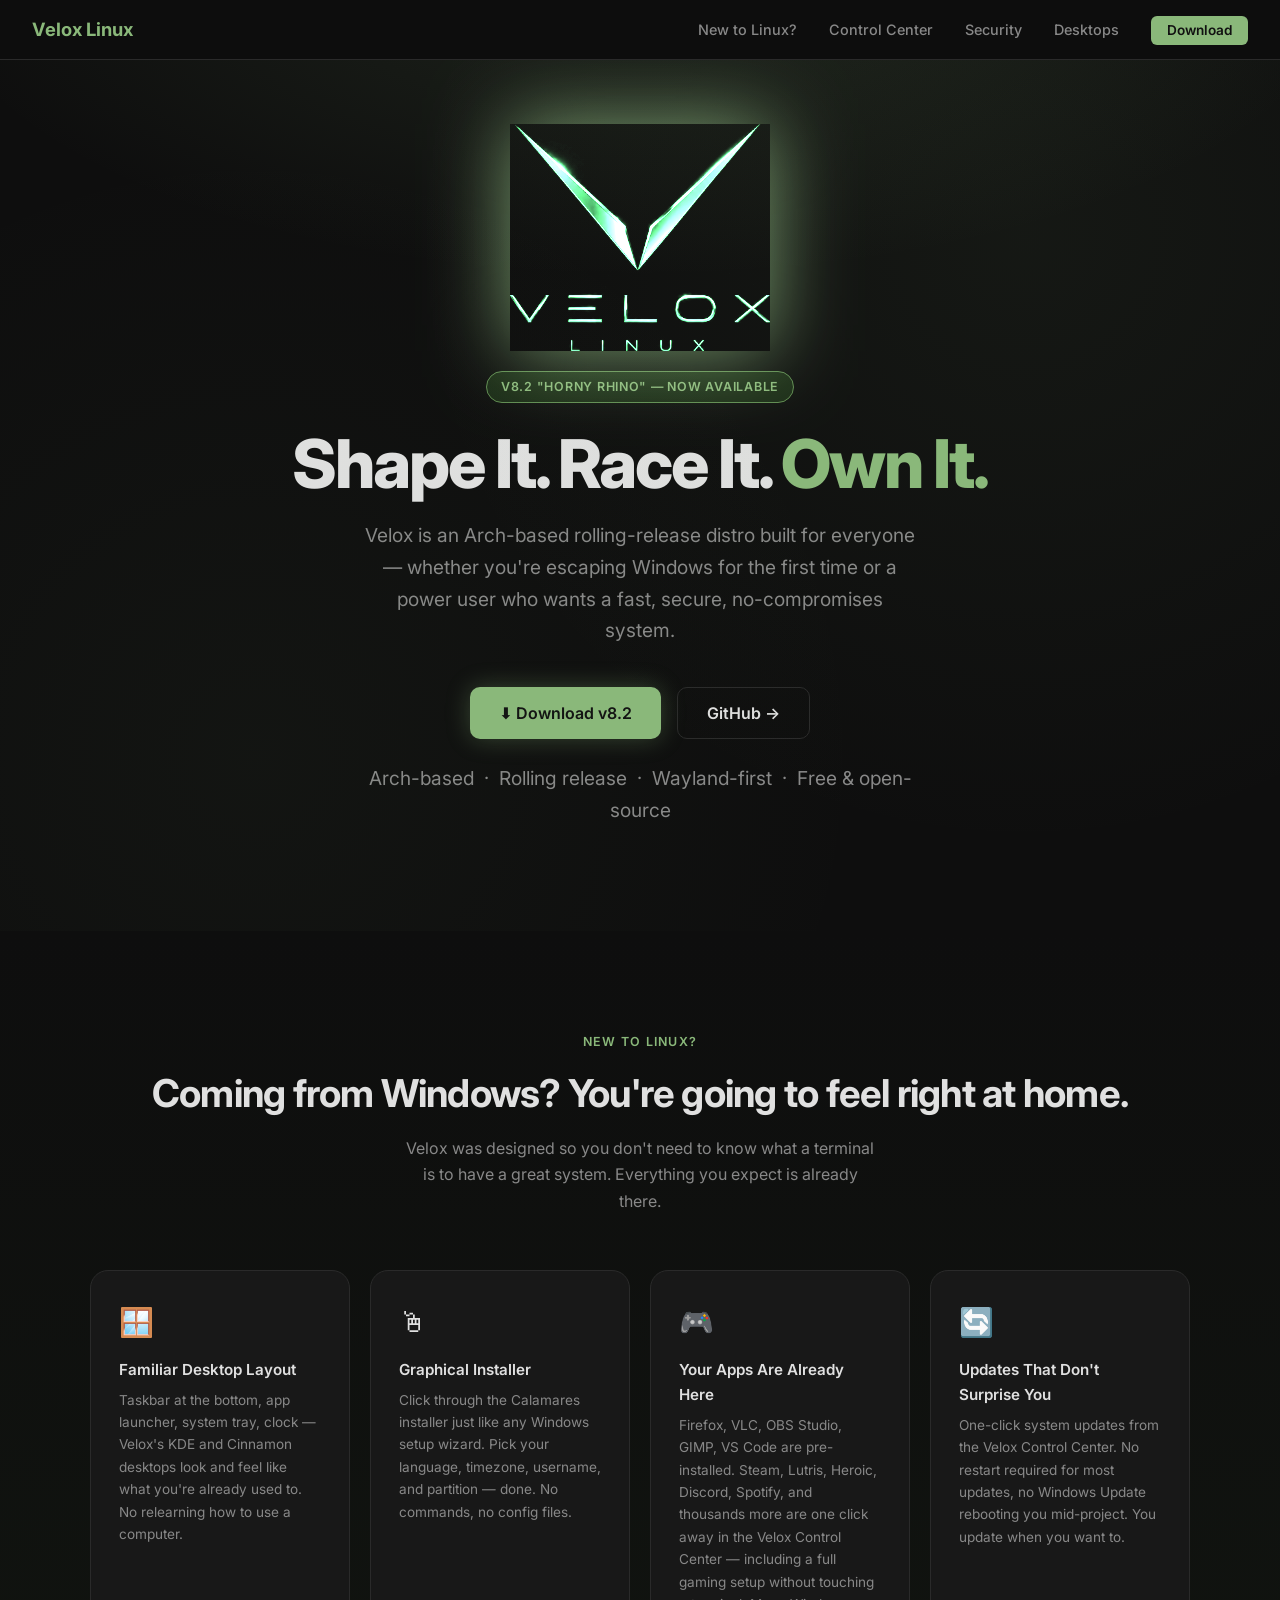
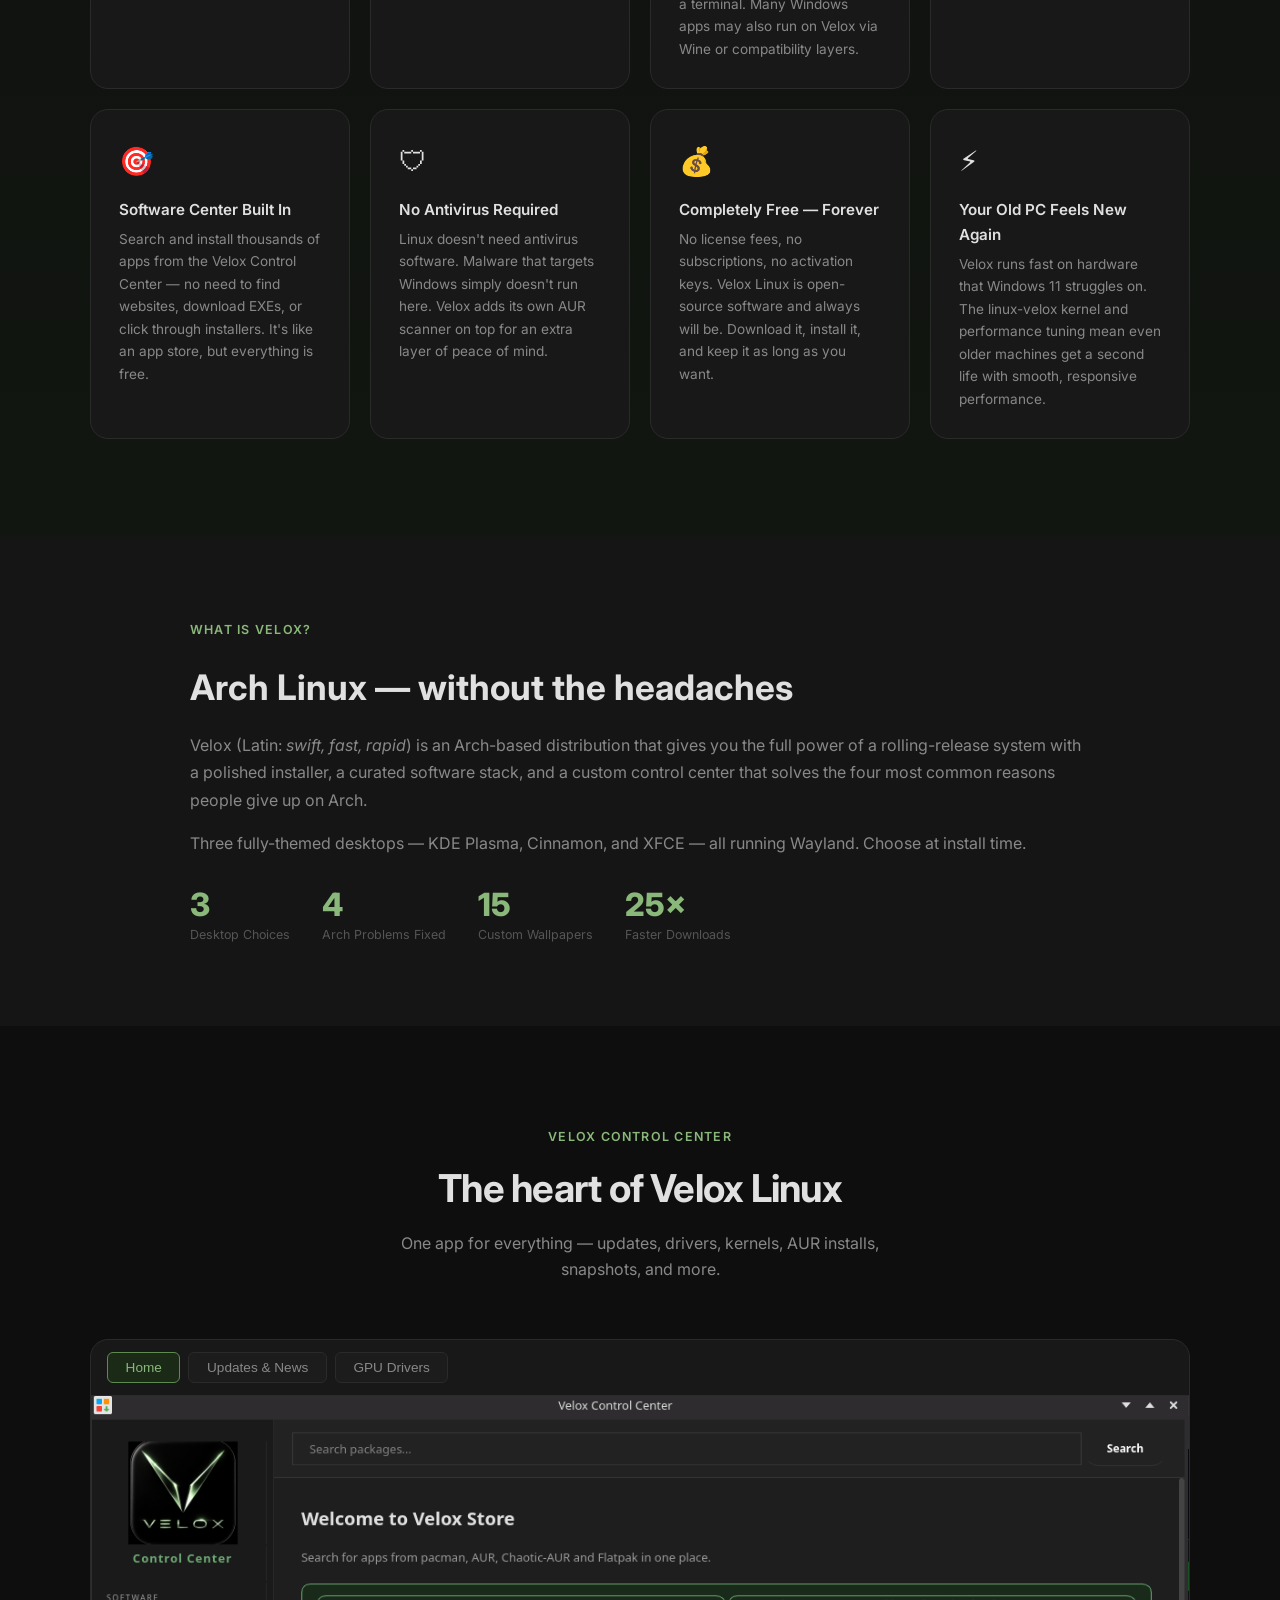
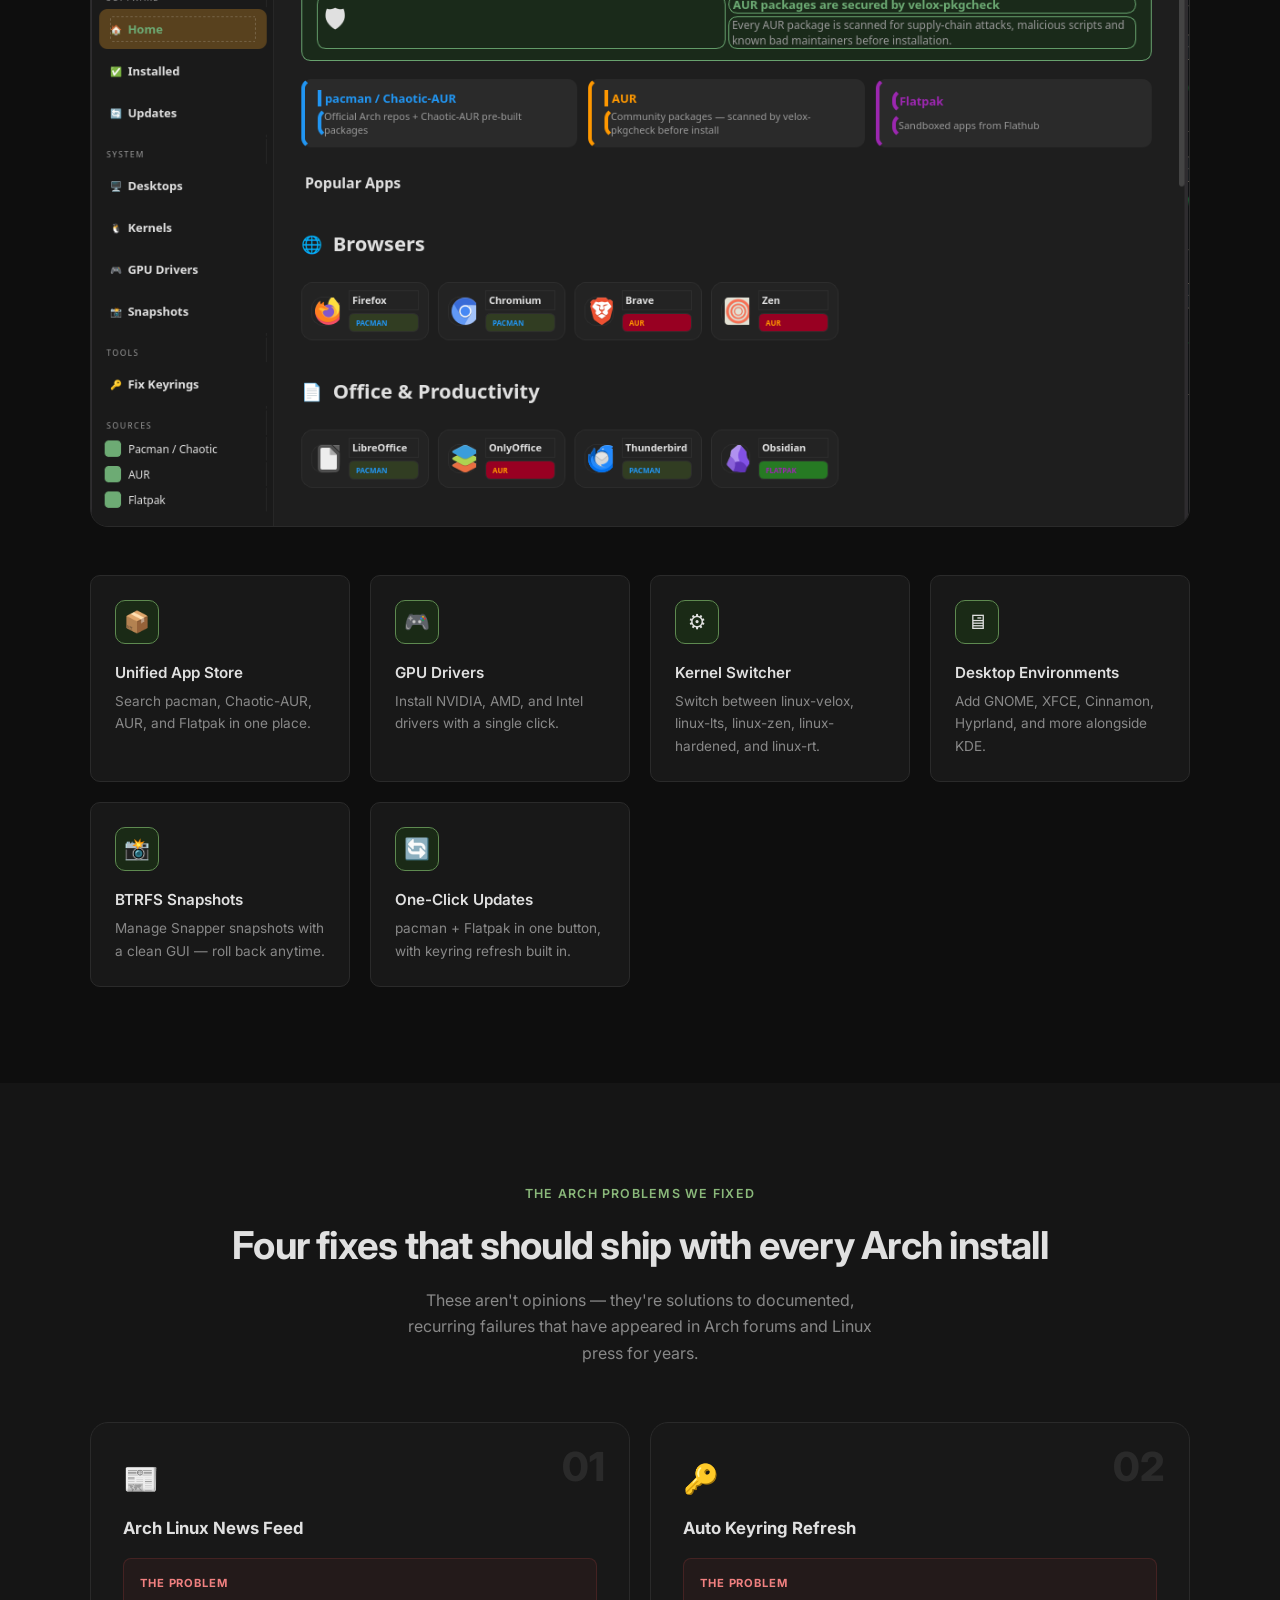
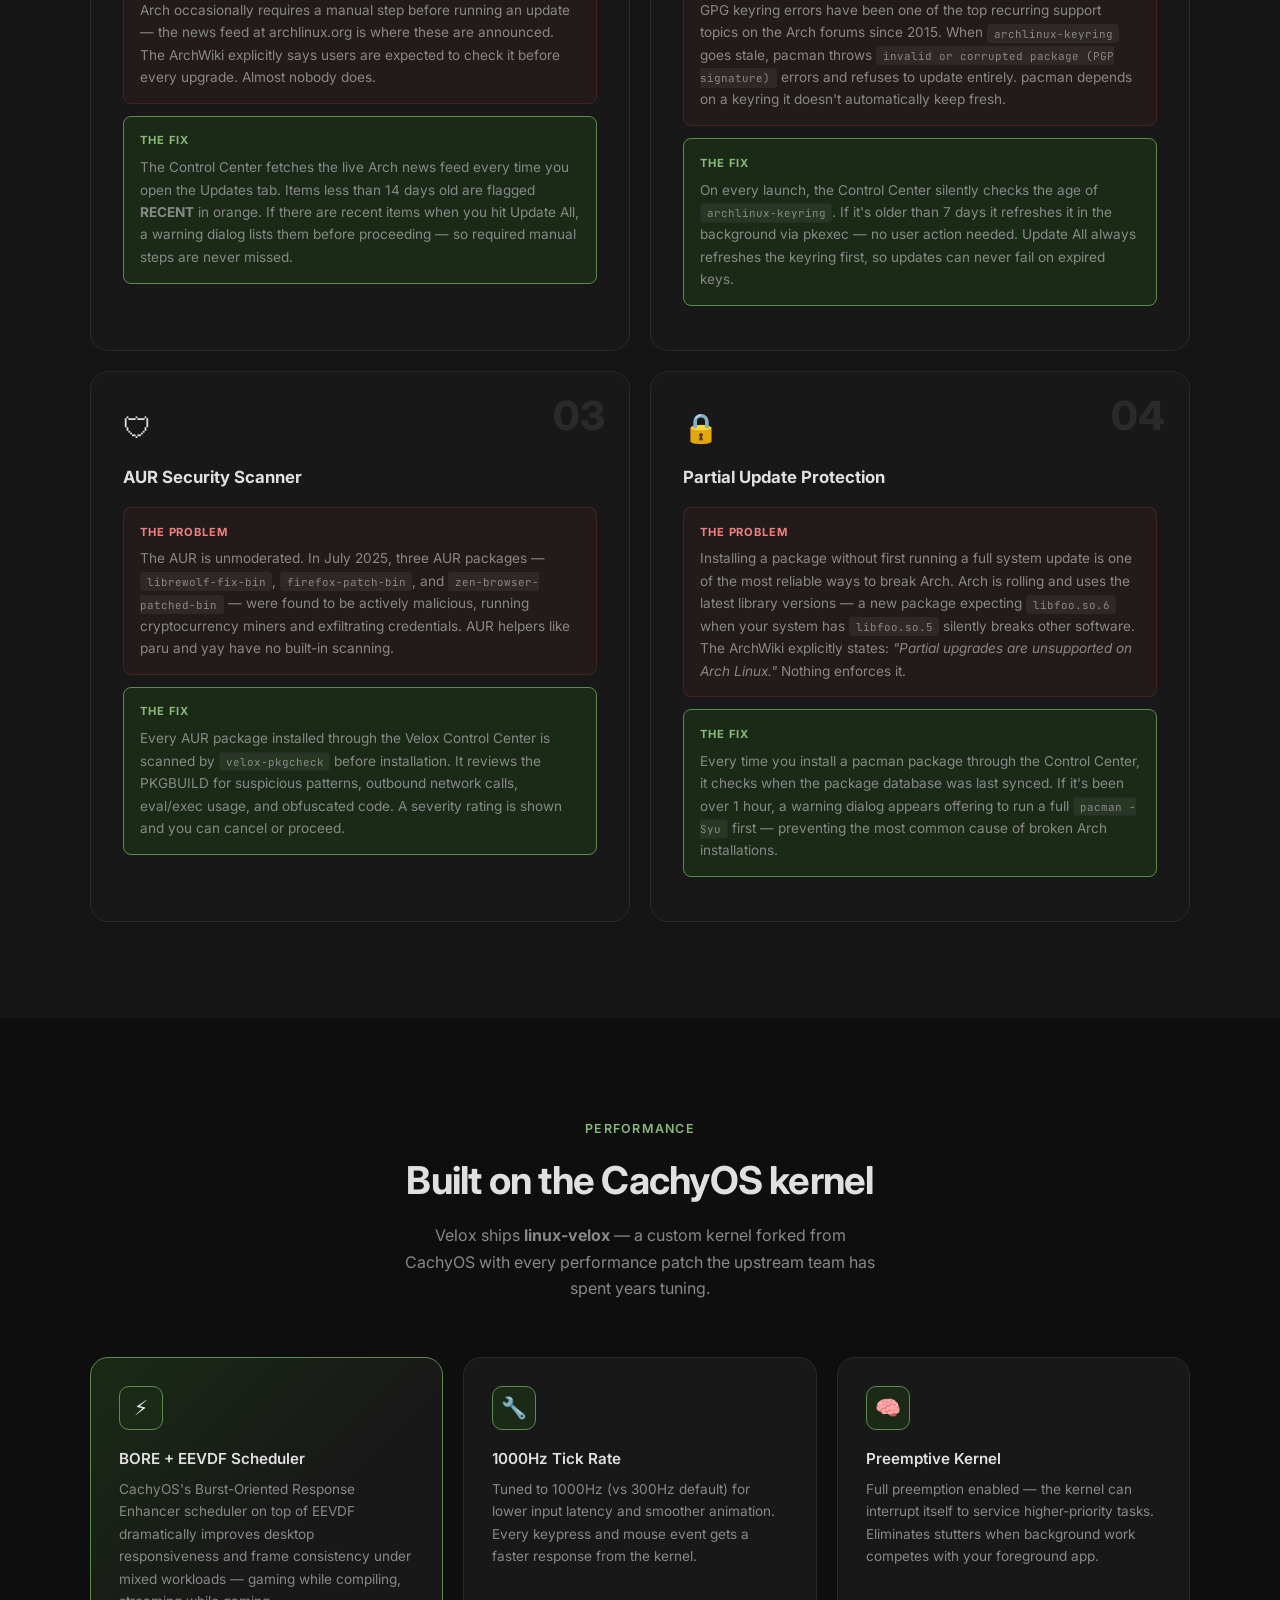
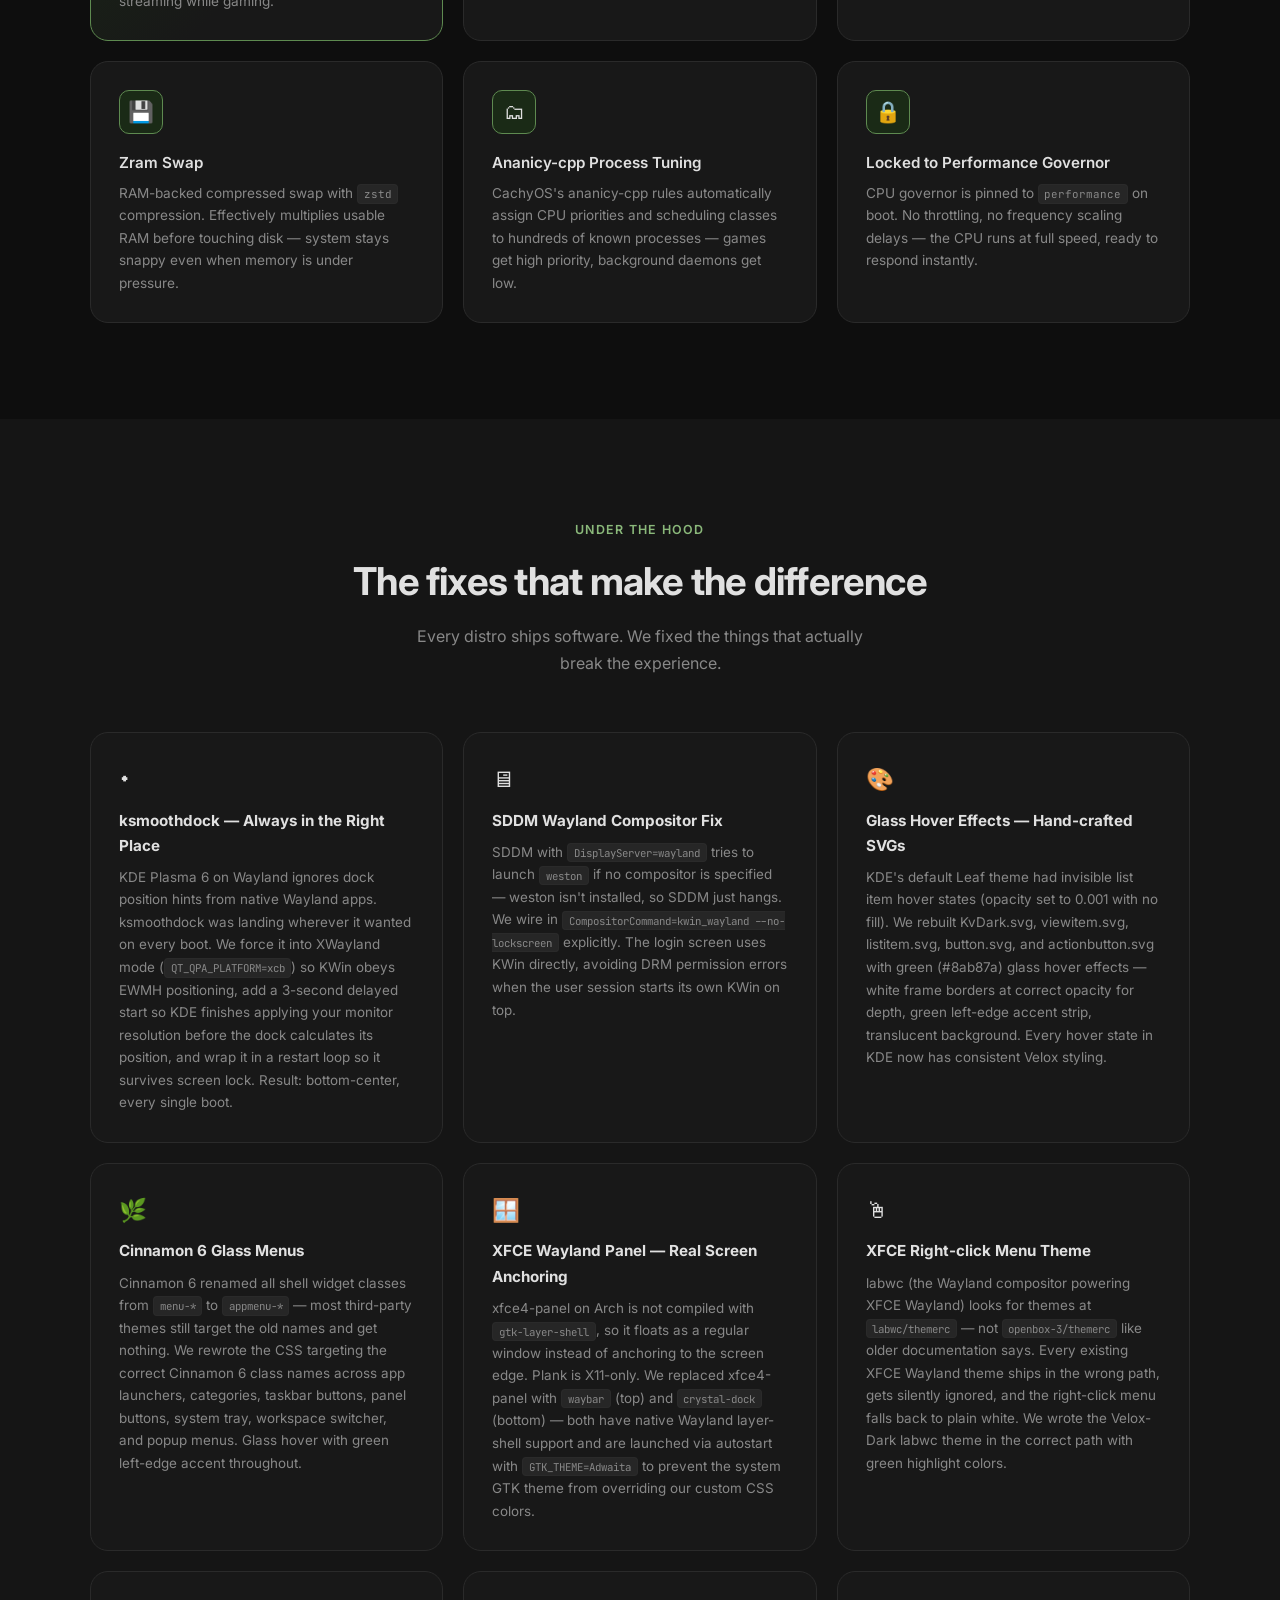
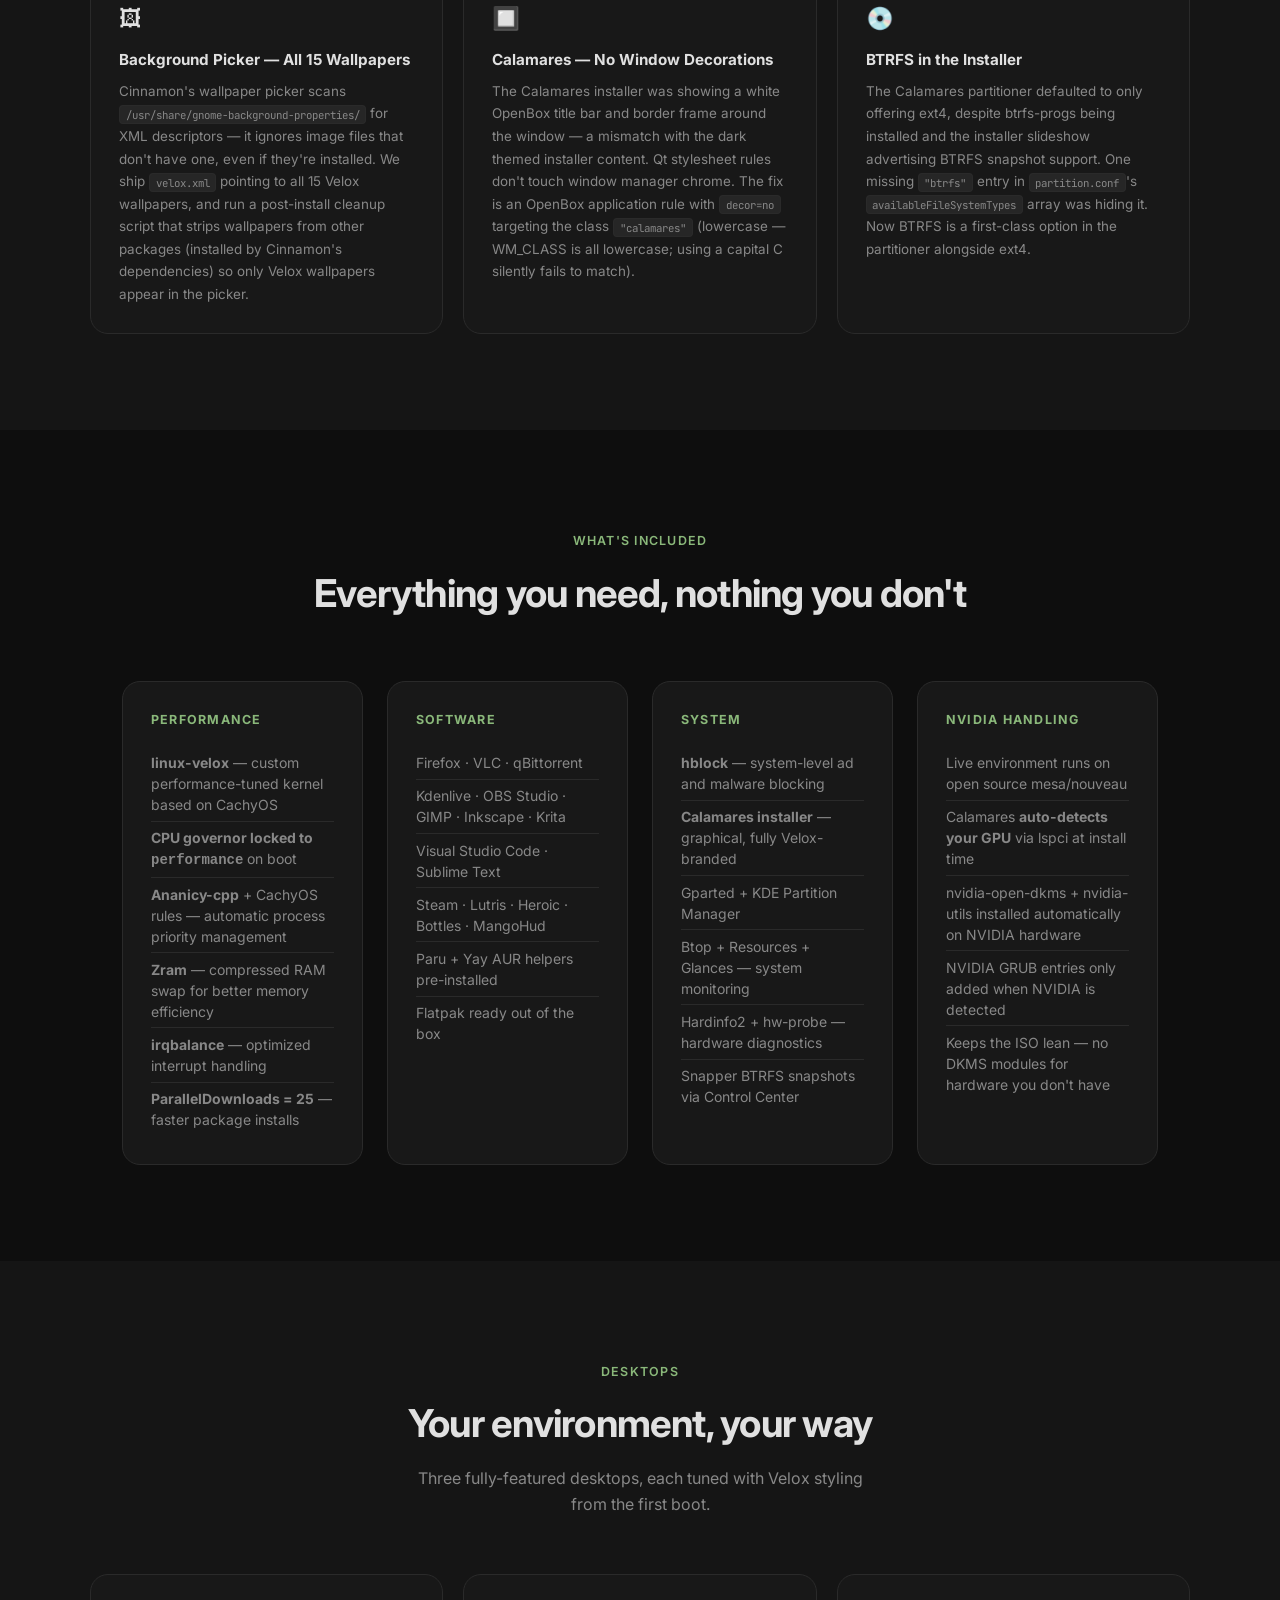
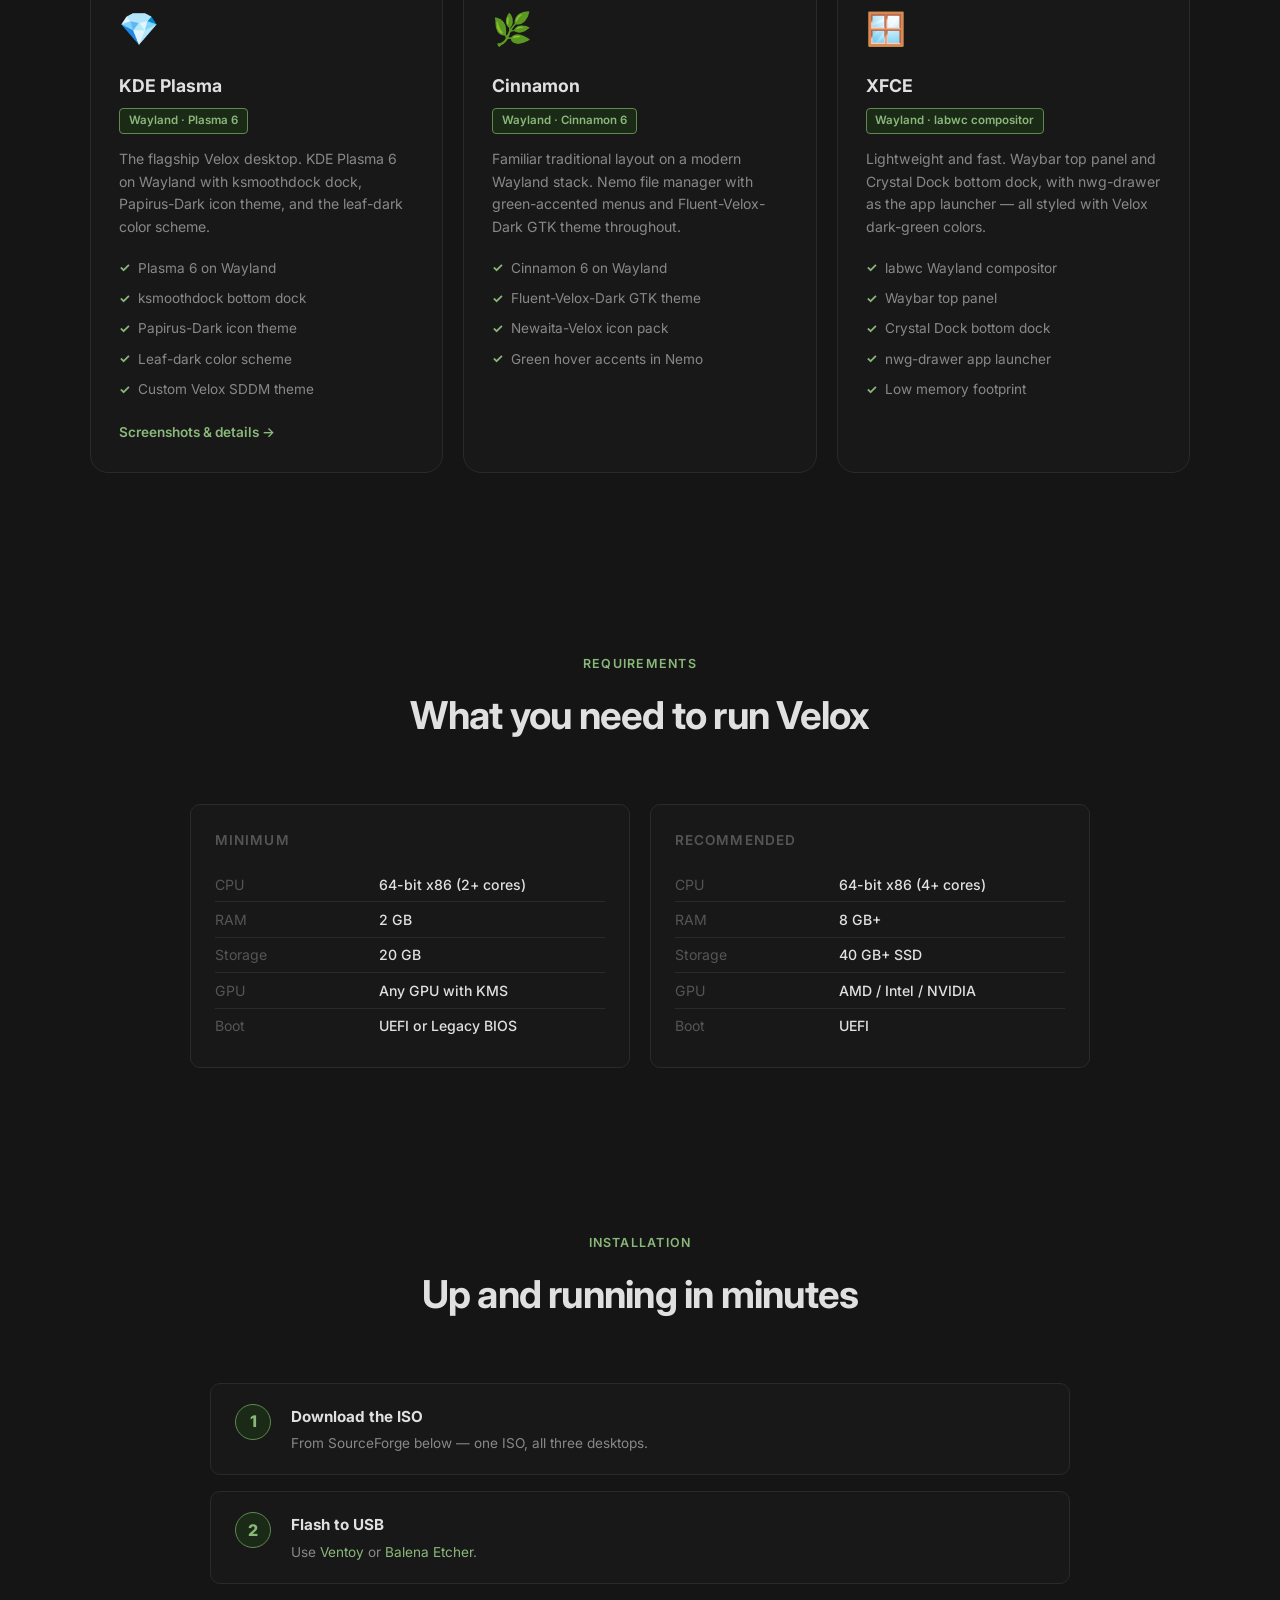
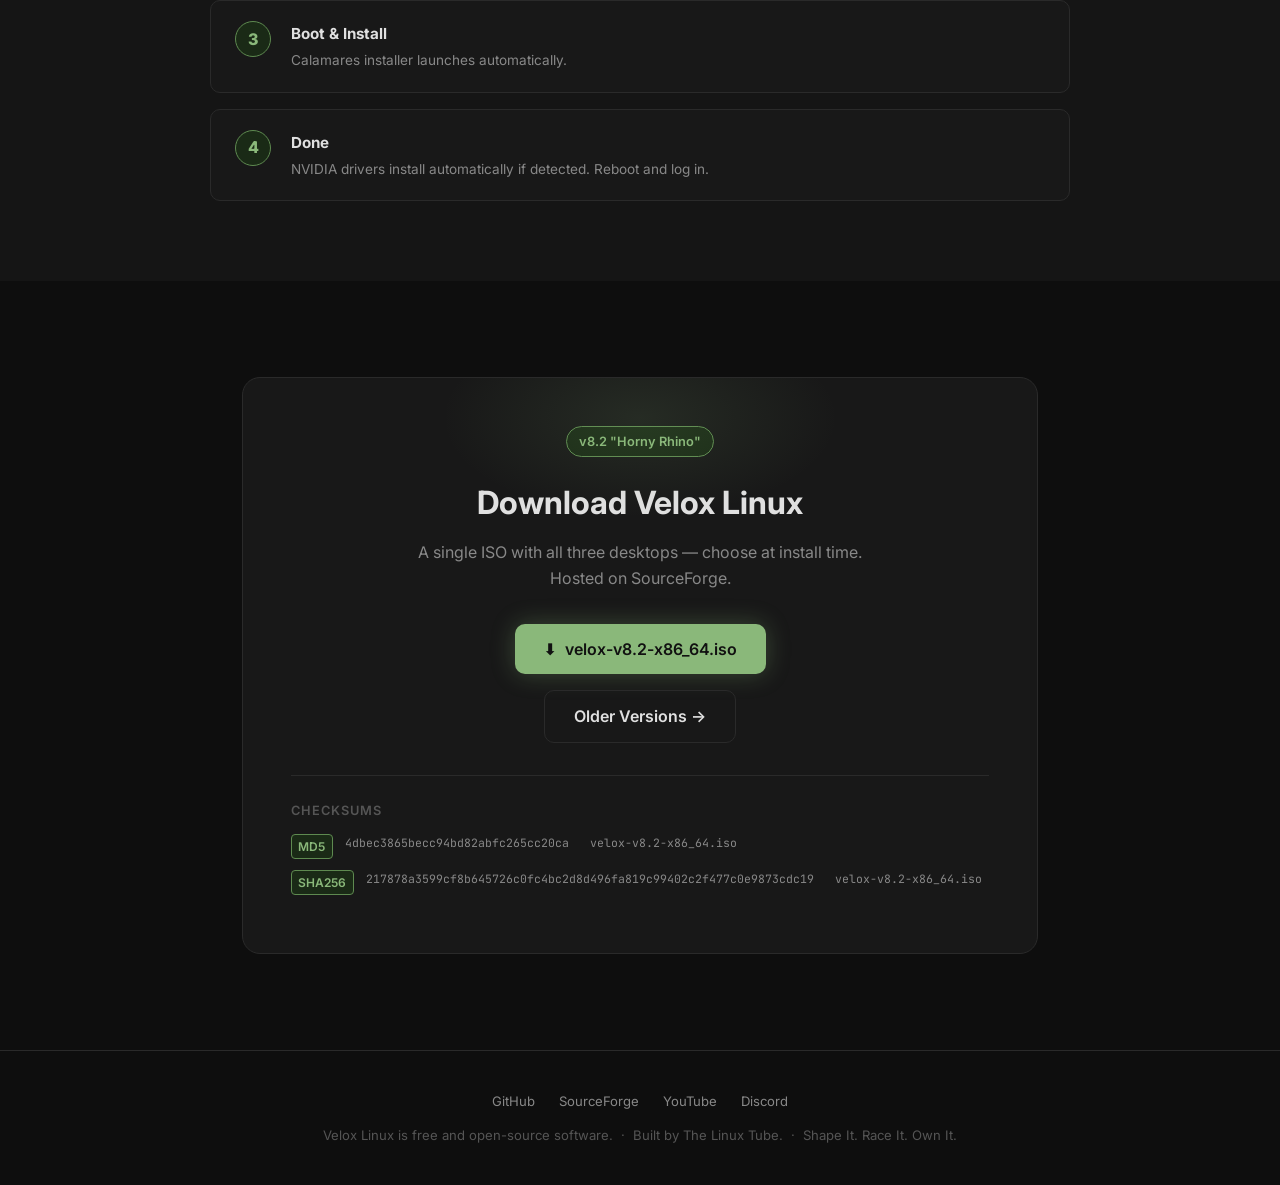
==== index.html @ d71df4a2 "Add KDE desktop page with screenshots and theming details Co-Authored-By: Claude Sonnet 4.6 <noreply" ====
<!DOCTYPE html>
<html lang="en">
<head>
  <meta charset="UTF-8" />
  <meta name="viewport" content="width=device-width, initial-scale=1.0" />
  <title>Velox Linux — Shape It. Race It. Own It.</title>
  <meta name="description" content="Velox Linux is a rolling-release, Arch-based distribution with KDE Plasma, Cinnamon, and XFCE desktops — built for speed, security, and simplicity." />
  <meta property="og:title" content="Velox Linux" />
  <meta property="og:description" content="Fast, secure, Arch-based Linux with your choice of desktop." />
  <meta property="og:type" content="website" />
  <link rel="preconnect" href="https://fonts.googleapis.com" />
  <link rel="preconnect" href="https://fonts.gstatic.com" crossorigin />
  <link href="https://fonts.googleapis.com/css2?family=Inter:wght@400;500;600;700;800&family=JetBrains+Mono:wght@400;600&display=swap" rel="stylesheet" />
  <link rel="stylesheet" href="css/style.css" />
</head>
<body>

<!-- ─── NAV ─── -->
<nav>
  <a class="nav-logo" href="#">
    Velox Linux
  </a>
  <ul class="nav-links">
    <li><a href="#new-to-linux">New to Linux?</a></li>
    <li><a href="#control-center">Control Center</a></li>
    <li><a href="#security">Security</a></li>
    <li><a href="#desktops">Desktops</a></li>
    <li><a href="#download" class="nav-cta">Download</a></li>
  </ul>
</nav>

<!-- ─── HERO ─── -->
<section class="hero">
  <img src="img/velox-logo-green.png" alt="Velox Linux" class="hero-icon" />
  <div class="badge">v8.2 "Horny Rhino" — Now Available</div>
  <h1>Shape It. Race It. <span>Own It.</span></h1>
  <p>Velox is an Arch-based rolling-release distro built for everyone — whether you're escaping Windows for the first time or a power user who wants a fast, secure, no-compromises system.</p>
  <div class="btn-row">
    <a href="#download" class="btn btn-primary">⬇ Download v8.2</a>
    <a href="https://github.com/thelinutubetltos/velox-iso" class="btn btn-ghost" target="_blank" rel="noopener">GitHub →</a>
  </div>
  <p class="hero-meta">Arch-based &nbsp;·&nbsp; Rolling release &nbsp;·&nbsp; Wayland-first &nbsp;·&nbsp; Free &amp; open-source</p>
</section>

<!-- ─── WINDOWS WELCOME ─── -->
<section class="windows-welcome" id="new-to-linux">
  <div class="windows-welcome-inner">
    <div class="section-header">
      <span class="section-label">New to Linux?</span>
      <h2>Coming from Windows? You're going to feel right at home.</h2>
      <p>Velox was designed so you don't need to know what a terminal is to have a great system. Everything you expect is already there.</p>
    </div>
    <div class="welcome-grid">
      <div class="welcome-card">
        <div class="welcome-icon">🪟</div>
        <h3>Familiar Desktop Layout</h3>
        <p>Taskbar at the bottom, app launcher, system tray, clock — Velox's KDE and Cinnamon desktops look and feel like what you're already used to. No relearning how to use a computer.</p>
      </div>
      <div class="welcome-card">
        <div class="welcome-icon">🖱</div>
        <h3>Graphical Installer</h3>
        <p>Click through the Calamares installer just like any Windows setup wizard. Pick your language, timezone, username, and partition — done. No commands, no config files.</p>
      </div>
      <div class="welcome-card">
        <div class="welcome-icon">🎮</div>
        <h3>Your Apps Are Already Here</h3>
        <p>Firefox, VLC, OBS Studio, GIMP, VS Code are pre-installed. Steam, Lutris, Heroic, Discord, Spotify, and thousands more are one click away in the Velox Control Center — including a full gaming setup without touching a terminal. Many Windows apps may also run on Velox via Wine or compatibility layers.</p>
      </div>
      <div class="welcome-card">
        <div class="welcome-icon">🔄</div>
        <h3>Updates That Don't Surprise You</h3>
        <p>One-click system updates from the Velox Control Center. No restart required for most updates, no Windows Update rebooting you mid-project. You update when you want to.</p>
      </div>
      <div class="welcome-card">
        <div class="welcome-icon">🎯</div>
        <h3>Software Center Built In</h3>
        <p>Search and install thousands of apps from the Velox Control Center — no need to find websites, download EXEs, or click through installers. It's like an app store, but everything is free.</p>
      </div>
      <div class="welcome-card">
        <div class="welcome-icon">🛡</div>
        <h3>No Antivirus Required</h3>
        <p>Linux doesn't need antivirus software. Malware that targets Windows simply doesn't run here. Velox adds its own AUR scanner on top for an extra layer of peace of mind.</p>
      </div>
      <div class="welcome-card">
        <div class="welcome-icon">💰</div>
        <h3>Completely Free — Forever</h3>
        <p>No license fees, no subscriptions, no activation keys. Velox Linux is open-source software and always will be. Download it, install it, and keep it as long as you want.</p>
      </div>
      <div class="welcome-card">
        <div class="welcome-icon">⚡</div>
        <h3>Your Old PC Feels New Again</h3>
        <p>Velox runs fast on hardware that Windows 11 struggles on. The linux-velox kernel and performance tuning mean even older machines get a second life with smooth, responsive performance.</p>
      </div>
    </div>
  </div>
</section>

<!-- ─── WHAT IS VELOX ─── -->
<section class="what-is">
  <div class="what-is-inner">
    <div class="what-is-text">
      <span class="section-label">What is Velox?</span>
      <h2>Arch Linux — without the headaches</h2>
      <p>Velox (Latin: <em>swift, fast, rapid</em>) is an Arch-based distribution that gives you the full power of a rolling-release system with a polished installer, a curated software stack, and a custom control center that solves the four most common reasons people give up on Arch.</p>
      <p>Three fully-themed desktops — KDE Plasma, Cinnamon, and XFCE — all running Wayland. Choose at install time.</p>
      <div class="stat-row">
        <div class="stat"><span>3</span><small>Desktop Choices</small></div>
        <div class="stat"><span>4</span><small>Arch Problems Fixed</small></div>
        <div class="stat"><span>15</span><small>Custom Wallpapers</small></div>
        <div class="stat"><span>25×</span><small>Faster Downloads</small></div>
      </div>
    </div>
  </div>
</section>

<!-- ─── VELOX CONTROL CENTER ─── -->
<section class="vcc" id="control-center">
  <div class="vcc-inner">
    <div class="section-header">
      <span class="section-label">Velox Control Center</span>
      <h2>The heart of Velox Linux</h2>
      <p>One app for everything — updates, drivers, kernels, AUR installs, snapshots, and more.</p>
    </div>

    <div class="vcc-screenshots">
      <div class="vcc-tabs">
        <button class="tab-btn active" onclick="showTab(0)">Home</button>
        <button class="tab-btn" onclick="showTab(1)">Updates &amp; News</button>
        <button class="tab-btn" onclick="showTab(2)">GPU Drivers</button>
      </div>
      <div class="vcc-img-wrap">
        <img id="vcc-img-0" src="img/control-center-1.png" alt="Velox Control Center" class="vcc-img active" />
        <img id="vcc-img-1" src="img/control-center-2.png" alt="Velox Control Center Updates" class="vcc-img" />
        <img id="vcc-img-2" src="img/control-center-3.png" alt="Velox Control Center GPU Drivers" class="vcc-img" />
      </div>
    </div>

    <div class="vcc-features">
      <div class="vcc-feat">
        <div class="feature-icon">📦</div>
        <h3>Unified App Store</h3>
        <p>Search pacman, Chaotic-AUR, AUR, and Flatpak in one place.</p>
      </div>
      <div class="vcc-feat">
        <div class="feature-icon">🎮</div>
        <h3>GPU Drivers</h3>
        <p>Install NVIDIA, AMD, and Intel drivers with a single click.</p>
      </div>
      <div class="vcc-feat">
        <div class="feature-icon">⚙️</div>
        <h3>Kernel Switcher</h3>
        <p>Switch between linux-velox, linux-lts, linux-zen, linux-hardened, and linux-rt.</p>
      </div>
      <div class="vcc-feat">
        <div class="feature-icon">🖥</div>
        <h3>Desktop Environments</h3>
        <p>Add GNOME, XFCE, Cinnamon, Hyprland, and more alongside KDE.</p>
      </div>
      <div class="vcc-feat">
        <div class="feature-icon">📸</div>
        <h3>BTRFS Snapshots</h3>
        <p>Manage Snapper snapshots with a clean GUI — roll back anytime.</p>
      </div>
      <div class="vcc-feat">
        <div class="feature-icon">🔄</div>
        <h3>One-Click Updates</h3>
        <p>pacman + Flatpak in one button, with keyring refresh built in.</p>
      </div>
    </div>
  </div>
</section>

<!-- ─── SECURITY / ARCH FIXES ─── -->
<section class="security" id="security">
  <div class="security-inner">
    <div class="section-header">
      <span class="section-label">The Arch Problems We Fixed</span>
      <h2>Four fixes that should ship with every Arch install</h2>
      <p>These aren't opinions — they're solutions to documented, recurring failures that have appeared in Arch forums and Linux press for years.</p>
    </div>

    <div class="fix-grid">

      <div class="fix-card">
        <div class="fix-number">01</div>
        <div class="fix-icon">📰</div>
        <h3>Arch Linux News Feed</h3>
        <div class="fix-problem">
          <span class="problem-label">The Problem</span>
          Arch occasionally requires a manual step before running an update — the news feed at archlinux.org is where these are announced. The ArchWiki explicitly says users are expected to check it before every upgrade. Almost nobody does.
        </div>
        <div class="fix-solution">
          <span class="solution-label">The Fix</span>
          The Control Center fetches the live Arch news feed every time you open the Updates tab. Items less than 14 days old are flagged <strong>RECENT</strong> in orange. If there are recent items when you hit Update All, a warning dialog lists them before proceeding — so required manual steps are never missed.
        </div>
      </div>

      <div class="fix-card">
        <div class="fix-number">02</div>
        <div class="fix-icon">🔑</div>
        <h3>Auto Keyring Refresh</h3>
        <div class="fix-problem">
          <span class="problem-label">The Problem</span>
          GPG keyring errors have been one of the top recurring support topics on the Arch forums since 2015. When <code>archlinux-keyring</code> goes stale, pacman throws <code>invalid or corrupted package (PGP signature)</code> errors and refuses to update entirely. pacman depends on a keyring it doesn't automatically keep fresh.
        </div>
        <div class="fix-solution">
          <span class="solution-label">The Fix</span>
          On every launch, the Control Center silently checks the age of <code>archlinux-keyring</code>. If it's older than 7 days it refreshes it in the background via pkexec — no user action needed. Update All always refreshes the keyring first, so updates can never fail on expired keys.
        </div>
      </div>

      <div class="fix-card">
        <div class="fix-number">03</div>
        <div class="fix-icon">🛡</div>
        <h3>AUR Security Scanner</h3>
        <div class="fix-problem">
          <span class="problem-label">The Problem</span>
          The AUR is unmoderated. In July 2025, three AUR packages — <code>librewolf-fix-bin</code>, <code>firefox-patch-bin</code>, and <code>zen-browser-patched-bin</code> — were found to be actively malicious, running cryptocurrency miners and exfiltrating credentials. AUR helpers like paru and yay have no built-in scanning.
        </div>
        <div class="fix-solution">
          <span class="solution-label">The Fix</span>
          Every AUR package installed through the Velox Control Center is scanned by <code>velox-pkgcheck</code> before installation. It reviews the PKGBUILD for suspicious patterns, outbound network calls, eval/exec usage, and obfuscated code. A severity rating is shown and you can cancel or proceed.
        </div>
      </div>

      <div class="fix-card">
        <div class="fix-number">04</div>
        <div class="fix-icon">🔒</div>
        <h3>Partial Update Protection</h3>
        <div class="fix-problem">
          <span class="problem-label">The Problem</span>
          Installing a package without first running a full system update is one of the most reliable ways to break Arch. Arch is rolling and uses the latest library versions — a new package expecting <code>libfoo.so.6</code> when your system has <code>libfoo.so.5</code> silently breaks other software. The ArchWiki explicitly states: <em>"Partial upgrades are unsupported on Arch Linux."</em> Nothing enforces it.
        </div>
        <div class="fix-solution">
          <span class="solution-label">The Fix</span>
          Every time you install a pacman package through the Control Center, it checks when the package database was last synced. If it's been over 1 hour, a warning dialog appears offering to run a full <code>pacman -Syu</code> first — preventing the most common cause of broken Arch installations.
        </div>
      </div>

    </div>
  </div>
</section>

<!-- ─── KERNEL / PERFORMANCE ─── -->
<section class="kernel-section">
  <div class="kernel-inner">
    <div class="section-header">
      <span class="section-label">Performance</span>
      <h2>Built on the CachyOS kernel</h2>
      <p>Velox ships <strong>linux-velox</strong> — a custom kernel forked from CachyOS with every performance patch the upstream team has spent years tuning.</p>
    </div>
    <div class="kernel-grid">
      <div class="kernel-card highlight-card">
        <div class="feature-icon">⚡</div>
        <h3>BORE + EEVDF Scheduler</h3>
        <p>CachyOS's Burst-Oriented Response Enhancer scheduler on top of EEVDF dramatically improves desktop responsiveness and frame consistency under mixed workloads — gaming while compiling, streaming while gaming.</p>
      </div>
      <div class="kernel-card">
        <div class="feature-icon">🔧</div>
        <h3>1000Hz Tick Rate</h3>
        <p>Tuned to 1000Hz (vs 300Hz default) for lower input latency and smoother animation. Every keypress and mouse event gets a faster response from the kernel.</p>
      </div>
      <div class="kernel-card">
        <div class="feature-icon">🧠</div>
        <h3>Preemptive Kernel</h3>
        <p>Full preemption enabled — the kernel can interrupt itself to service higher-priority tasks. Eliminates stutters when background work competes with your foreground app.</p>
      </div>
      <div class="kernel-card">
        <div class="feature-icon">💾</div>
        <h3>Zram Swap</h3>
        <p>RAM-backed compressed swap with <code>zstd</code> compression. Effectively multiplies usable RAM before touching disk — system stays snappy even when memory is under pressure.</p>
      </div>
      <div class="kernel-card">
        <div class="feature-icon">🗂</div>
        <h3>Ananicy-cpp Process Tuning</h3>
        <p>CachyOS's ananicy-cpp rules automatically assign CPU priorities and scheduling classes to hundreds of known processes — games get high priority, background daemons get low.</p>
      </div>
      <div class="kernel-card">
        <div class="feature-icon">🔒</div>
        <h3>Locked to Performance Governor</h3>
        <p>CPU governor is pinned to <code>performance</code> on boot. No throttling, no frequency scaling delays — the CPU runs at full speed, ready to respond instantly.</p>
      </div>
    </div>
  </div>
</section>

<!-- ─── UNDER THE HOOD ─── -->
<section class="hood">
  <div class="hood-inner">
    <div class="section-header">
      <span class="section-label">Under the Hood</span>
      <h2>The fixes that make the difference</h2>
      <p>Every distro ships software. We fixed the things that actually break the experience.</p>
    </div>
    <div class="hood-grid">

      <div class="hood-card">
        <div class="hood-icon">🞄</div>
        <h3>ksmoothdock — Always in the Right Place</h3>
        <p>KDE Plasma 6 on Wayland ignores dock position hints from native Wayland apps. ksmoothdock was landing wherever it wanted on every boot. We force it into XWayland mode (<code>QT_QPA_PLATFORM=xcb</code>) so KWin obeys EWMH positioning, add a 3-second delayed start so KDE finishes applying your monitor resolution before the dock calculates its position, and wrap it in a restart loop so it survives screen lock. Result: bottom-center, every single boot.</p>
      </div>

      <div class="hood-card">
        <div class="hood-icon">🖥</div>
        <h3>SDDM Wayland Compositor Fix</h3>
        <p>SDDM with <code>DisplayServer=wayland</code> tries to launch <code>weston</code> if no compositor is specified — weston isn't installed, so SDDM just hangs. We wire in <code>CompositorCommand=kwin_wayland --no-lockscreen</code> explicitly. The login screen uses KWin directly, avoiding DRM permission errors when the user session starts its own KWin on top.</p>
      </div>

      <div class="hood-card">
        <div class="hood-icon">🎨</div>
        <h3>Glass Hover Effects — Hand-crafted SVGs</h3>
        <p>KDE's default Leaf theme had invisible list item hover states (opacity set to 0.001 with no fill). We rebuilt KvDark.svg, viewitem.svg, listitem.svg, button.svg, and actionbutton.svg with green (#8ab87a) glass hover effects — white frame borders at correct opacity for depth, green left-edge accent strip, translucent background. Every hover state in KDE now has consistent Velox styling.</p>
      </div>

      <div class="hood-card">
        <div class="hood-icon">🌿</div>
        <h3>Cinnamon 6 Glass Menus</h3>
        <p>Cinnamon 6 renamed all shell widget classes from <code>menu-*</code> to <code>appmenu-*</code> — most third-party themes still target the old names and get nothing. We rewrote the CSS targeting the correct Cinnamon 6 class names across app launchers, categories, taskbar buttons, panel buttons, system tray, workspace switcher, and popup menus. Glass hover with green left-edge accent throughout.</p>
      </div>

      <div class="hood-card">
        <div class="hood-icon">🪟</div>
        <h3>XFCE Wayland Panel — Real Screen Anchoring</h3>
        <p>xfce4-panel on Arch is not compiled with <code>gtk-layer-shell</code>, so it floats as a regular window instead of anchoring to the screen edge. Plank is X11-only. We replaced xfce4-panel with <code>waybar</code> (top) and <code>crystal-dock</code> (bottom) — both have native Wayland layer-shell support and are launched via autostart with <code>GTK_THEME=Adwaita</code> to prevent the system GTK theme from overriding our custom CSS colors.</p>
      </div>

      <div class="hood-card">
        <div class="hood-icon">🖱</div>
        <h3>XFCE Right-click Menu Theme</h3>
        <p>labwc (the Wayland compositor powering XFCE Wayland) looks for themes at <code>labwc/themerc</code> — not <code>openbox-3/themerc</code> like older documentation says. Every existing XFCE Wayland theme ships in the wrong path, gets silently ignored, and the right-click menu falls back to plain white. We wrote the Velox-Dark labwc theme in the correct path with green highlight colors.</p>
      </div>

      <div class="hood-card">
        <div class="hood-icon">🖼</div>
        <h3>Background Picker — All 15 Wallpapers</h3>
        <p>Cinnamon's wallpaper picker scans <code>/usr/share/gnome-background-properties/</code> for XML descriptors — it ignores image files that don't have one, even if they're installed. We ship <code>velox.xml</code> pointing to all 15 Velox wallpapers, and run a post-install cleanup script that strips wallpapers from other packages (installed by Cinnamon's dependencies) so only Velox wallpapers appear in the picker.</p>
      </div>

      <div class="hood-card">
        <div class="hood-icon">🔲</div>
        <h3>Calamares — No Window Decorations</h3>
        <p>The Calamares installer was showing a white OpenBox title bar and border frame around the window — a mismatch with the dark themed installer content. Qt stylesheet rules don't touch window manager chrome. The fix is an OpenBox application rule with <code>decor=no</code> targeting the class <code>"calamares"</code> (lowercase — WM_CLASS is all lowercase; using a capital C silently fails to match).</p>
      </div>

      <div class="hood-card">
        <div class="hood-icon">💿</div>
        <h3>BTRFS in the Installer</h3>
        <p>The Calamares partitioner defaulted to only offering ext4, despite btrfs-progs being installed and the installer slideshow advertising BTRFS snapshot support. One missing <code>"btrfs"</code> entry in <code>partition.conf</code>'s <code>availableFileSystemTypes</code> array was hiding it. Now BTRFS is a first-class option in the partitioner alongside ext4.</p>
      </div>

    </div>
  </div>
</section>

<!-- ─── FEATURES ─── -->
<section class="features" id="features">
  <div class="features-inner">
    <div class="section-header">
      <span class="section-label">What's Included</span>
      <h2>Everything you need, nothing you don't</h2>
    </div>

    <div class="features-cols">
      <div class="feat-group">
        <h3 class="feat-group-title">Performance</h3>
        <ul class="feat-list">
          <li><strong>linux-velox</strong> — custom performance-tuned kernel based on CachyOS</li>
          <li><strong>CPU governor locked to <code>performance</code></strong> on boot</li>
          <li><strong>Ananicy-cpp</strong> + CachyOS rules — automatic process priority management</li>
          <li><strong>Zram</strong> — compressed RAM swap for better memory efficiency</li>
          <li><strong>irqbalance</strong> — optimized interrupt handling</li>
          <li><strong>ParallelDownloads = 25</strong> — faster package installs</li>
        </ul>
      </div>

      <div class="feat-group">
        <h3 class="feat-group-title">Software</h3>
        <ul class="feat-list">
          <li>Firefox · VLC · qBittorrent</li>
          <li>Kdenlive · OBS Studio · GIMP · Inkscape · Krita</li>
          <li>Visual Studio Code · Sublime Text</li>
          <li>Steam · Lutris · Heroic · Bottles · MangoHud</li>
          <li>Paru + Yay AUR helpers pre-installed</li>
          <li>Flatpak ready out of the box</li>
        </ul>
      </div>

      <div class="feat-group">
        <h3 class="feat-group-title">System</h3>
        <ul class="feat-list">
          <li><strong>hblock</strong> — system-level ad and malware blocking</li>
          <li><strong>Calamares installer</strong> — graphical, fully Velox-branded</li>
          <li>Gparted + KDE Partition Manager</li>
          <li>Btop + Resources + Glances — system monitoring</li>
          <li>Hardinfo2 + hw-probe — hardware diagnostics</li>
          <li>Snapper BTRFS snapshots via Control Center</li>
        </ul>
      </div>

      <div class="feat-group">
        <h3 class="feat-group-title">NVIDIA Handling</h3>
        <ul class="feat-list">
          <li>Live environment runs on open source mesa/nouveau</li>
          <li>Calamares <strong>auto-detects your GPU</strong> via lspci at install time</li>
          <li>nvidia-open-dkms + nvidia-utils installed automatically on NVIDIA hardware</li>
          <li>NVIDIA GRUB entries only added when NVIDIA is detected</li>
          <li>Keeps the ISO lean — no DKMS modules for hardware you don't have</li>
        </ul>
      </div>
    </div>
  </div>
</section>

<!-- ─── DESKTOPS ─── -->
<section class="desktops" id="desktops">
  <div class="desktops-inner">
    <div class="section-header">
      <span class="section-label">Desktops</span>
      <h2>Your environment, your way</h2>
      <p>Three fully-featured desktops, each tuned with Velox styling from the first boot.</p>
    </div>
    <div class="desktop-cards">

      <div class="desktop-card">
        <div class="desktop-card-icon">💎</div>
        <h3>KDE Plasma</h3>
        <span class="de-tag">Wayland · Plasma 6</span>
        <p>The flagship Velox desktop. KDE Plasma 6 on Wayland with ksmoothdock dock, Papirus-Dark icon theme, and the leaf-dark color scheme.</p>
        <ul>
          <li>Plasma 6 on Wayland</li>
          <li>ksmoothdock bottom dock</li>
          <li>Papirus-Dark icon theme</li>
          <li>Leaf-dark color scheme</li>
          <li>Custom Velox SDDM theme</li>
        </ul>
        <a href="kde.html" style="display:inline-block;margin-top:1rem;font-size:.85rem;color:var(--green);font-weight:600;">Screenshots &amp; details →</a>
      </div>

      <div class="desktop-card">
        <div class="desktop-card-icon">🌿</div>
        <h3>Cinnamon</h3>
        <span class="de-tag">Wayland · Cinnamon 6</span>
        <p>Familiar traditional layout on a modern Wayland stack. Nemo file manager with green-accented menus and Fluent-Velox-Dark GTK theme throughout.</p>
        <ul>
          <li>Cinnamon 6 on Wayland</li>
          <li>Fluent-Velox-Dark GTK theme</li>
          <li>Newaita-Velox icon pack</li>
          <li>Green hover accents in Nemo</li>
        </ul>
      </div>

      <div class="desktop-card">
        <div class="desktop-card-icon">🪟</div>
        <h3>XFCE</h3>
        <span class="de-tag">Wayland · labwc compositor</span>
        <p>Lightweight and fast. Waybar top panel and Crystal Dock bottom dock, with nwg-drawer as the app launcher — all styled with Velox dark-green colors.</p>
        <ul>
          <li>labwc Wayland compositor</li>
          <li>Waybar top panel</li>
          <li>Crystal Dock bottom dock</li>
          <li>nwg-drawer app launcher</li>
          <li>Low memory footprint</li>
        </ul>
      </div>

    </div>
  </div>
</section>

<!-- ─── REQUIREMENTS ─── -->
<section class="requirements" id="requirements">
  <div class="req-inner">
    <div class="section-header">
      <span class="section-label">Requirements</span>
      <h2>What you need to run Velox</h2>
    </div>
    <div class="req-grid">
      <div class="req-card">
        <h3>Minimum</h3>
        <table>
          <tr><td>CPU</td><td>64-bit x86 (2+ cores)</td></tr>
          <tr><td>RAM</td><td>2 GB</td></tr>
          <tr><td>Storage</td><td>20 GB</td></tr>
          <tr><td>GPU</td><td>Any GPU with KMS</td></tr>
          <tr><td>Boot</td><td>UEFI or Legacy BIOS</td></tr>
        </table>
      </div>
      <div class="req-card">
        <h3>Recommended</h3>
        <table>
          <tr><td>CPU</td><td>64-bit x86 (4+ cores)</td></tr>
          <tr><td>RAM</td><td>8 GB+</td></tr>
          <tr><td>Storage</td><td>40 GB+ SSD</td></tr>
          <tr><td>GPU</td><td>AMD / Intel / NVIDIA</td></tr>
          <tr><td>Boot</td><td>UEFI</td></tr>
        </table>
      </div>
    </div>
  </div>
</section>

<!-- ─── INSTALLATION ─── -->
<section class="install">
  <div class="install-inner">
    <div class="section-header">
      <span class="section-label">Installation</span>
      <h2>Up and running in minutes</h2>
    </div>
    <div class="steps">
      <div class="step"><span class="step-num">1</span><div><strong>Download the ISO</strong><p>From SourceForge below — one ISO, all three desktops.</p></div></div>
      <div class="step"><span class="step-num">2</span><div><strong>Flash to USB</strong><p>Use <a href="https://www.ventoy.net" target="_blank" rel="noopener">Ventoy</a> or <a href="https://etcher.balena.io" target="_blank" rel="noopener">Balena Etcher</a>.</p></div></div>
      <div class="step"><span class="step-num">3</span><div><strong>Boot &amp; Install</strong><p>Calamares installer launches automatically.</p></div></div>
      <div class="step"><span class="step-num">4</span><div><strong>Done</strong><p>NVIDIA drivers install automatically if detected. Reboot and log in.</p></div></div>
    </div>
  </div>
</section>

<!-- ─── DOWNLOAD ─── -->
<section class="download" id="download">
  <div class="download-card">
    <span class="version-badge">v8.2 "Horny Rhino"</span>
    <h2>Download Velox Linux</h2>
    <p>A single ISO with all three desktops — choose at install time.<br>Hosted on SourceForge.</p>
    <div class="download-btn-row">
      <a href="https://sourceforge.net/projects/velox-linux/files/8.2/velox-v8.2-x86_64.iso/download"
         class="btn btn-primary" target="_blank" rel="noopener">
        ⬇ &nbsp;velox-v8.2-x86_64.iso
      </a>
      <a href="https://sourceforge.net/projects/velox-linux/files/"
         class="btn btn-ghost" target="_blank" rel="noopener">
        Older Versions →
      </a>
    </div>
    <div class="checksums">
      <h4>Checksums</h4>
      <div class="checksum-row">
        <span class="checksum-label">MD5</span>
        <span class="checksum-val">4dbec3865becc94bd82abfc265cc20ca &nbsp; velox-v8.2-x86_64.iso</span>
      </div>
      <div class="checksum-row">
        <span class="checksum-label">SHA256</span>
        <span class="checksum-val">217878a3599cf8b645726c0fc4bc2d8d496fa819c99402c2f477c0e9873cdc19 &nbsp; velox-v8.2-x86_64.iso</span>
      </div>
    </div>
  </div>
</section>

<!-- ─── FOOTER ─── -->
<footer>
  <div class="footer-links">
    <a href="https://github.com/thelinutubetltos/velox-iso" target="_blank" rel="noopener">GitHub</a>
    <a href="https://sourceforge.net/projects/velox-linux/" target="_blank" rel="noopener">SourceForge</a>
    <a href="https://www.youtube.com/@thelinuxtube" target="_blank" rel="noopener">YouTube</a>
    <a href="https://discord.gg/htBPZ3Sb" target="_blank" rel="noopener">Discord</a>
  </div>
  <p>Velox Linux is free and open-source software. &nbsp;·&nbsp; Built by The Linux Tube. &nbsp;·&nbsp; Shape It. Race It. Own It.</p>
</footer>

<script>
function showTab(n) {
  document.querySelectorAll('.vcc-img').forEach((el, i) => el.classList.toggle('active', i === n));
  document.querySelectorAll('.tab-btn').forEach((el, i) => el.classList.toggle('active', i === n));
}
</script>

</body>
</html>
---- css/style.css ----
/* Velox Linux — Dark Theme */

:root {
  --bg:        #0e0e0e;
  --bg2:       #151515;
  --bg3:       #1c1c1c;
  --card:      #181818;
  --border:    #2a2a2a;
  --green:     #8ab87a;
  --green-dim: #5e8a50;
  --green-bg:  #1a2a16;
  --text:      #e0e0e0;
  --text-dim:  #888;
  --text-muted:#555;
  --radius:    10px;
  --radius-lg: 18px;
}

*, *::before, *::after { box-sizing: border-box; margin: 0; padding: 0; }

html { scroll-behavior: smooth; }

body {
  font-family: 'Inter', system-ui, -apple-system, sans-serif;
  background: var(--bg);
  color: var(--text);
  line-height: 1.65;
  font-size: 16px;
}

a { color: var(--green); text-decoration: none; }
a:hover { text-decoration: underline; }

img { max-width: 100%; display: block; }

/* ─── NAV ─── */
nav {
  position: sticky;
  top: 0;
  z-index: 100;
  background: rgba(14,14,14,.92);
  backdrop-filter: blur(12px);
  border-bottom: 1px solid var(--border);
  display: flex;
  align-items: center;
  justify-content: space-between;
  padding: 0 2rem;
  height: 60px;
}

.nav-logo {
  display: flex;
  align-items: center;
  gap: .6rem;
  font-weight: 700;
  font-size: 1.15rem;
  color: var(--text);
  text-decoration: none;
}

.nav-logo {
  color: var(--green) !important;
}

.nav-links {
  display: flex;
  gap: 2rem;
  list-style: none;
}

.nav-links a {
  color: var(--text-dim);
  font-size: .9rem;
  font-weight: 500;
  transition: color .2s;
}

.nav-links a:hover { color: var(--text); text-decoration: none; }

.nav-cta {
  background: var(--green);
  color: #111 !important;
  padding: .4rem 1rem;
  border-radius: 6px;
  font-weight: 600 !important;
  font-size: .85rem !important;
  transition: background .2s !important;
}

.nav-cta:hover { background: #a0cf8e !important; }

/* ─── HERO ─── */
.hero {
  min-height: 88vh;
  display: flex;
  flex-direction: column;
  align-items: center;
  justify-content: center;
  text-align: center;
  padding: 4rem 2rem;
  background:
    radial-gradient(ellipse 80% 50% at 50% -10%, rgba(138,184,122,.12) 0%, transparent 70%),
    var(--bg);
  position: relative;
  overflow: hidden;
}

.hero::before {
  content: '';
  position: absolute;
  inset: 0;
  background:
    radial-gradient(circle at 20% 80%, rgba(138,184,122,.04) 0%, transparent 50%),
    radial-gradient(circle at 80% 20%, rgba(138,184,122,.06) 0%, transparent 50%);
  pointer-events: none;
}

.badge {
  display: inline-flex;
  align-items: center;
  gap: .4rem;
  background: var(--green-bg);
  border: 1px solid var(--green-dim);
  color: var(--green);
  font-size: .78rem;
  font-weight: 600;
  letter-spacing: .06em;
  text-transform: uppercase;
  padding: .3rem .85rem;
  border-radius: 999px;
  margin-bottom: 1.5rem;
}

.hero h1 {
  font-size: clamp(2.4rem, 6vw, 4.2rem);
  font-weight: 800;
  line-height: 1.1;
  letter-spacing: -.03em;
  max-width: 820px;
  margin-bottom: 1.2rem;
}

.hero h1 span { color: var(--green); }

.hero p {
  font-size: clamp(1rem, 2vw, 1.2rem);
  color: var(--text-dim);
  max-width: 560px;
  margin-bottom: 2.5rem;
}

.btn-row {
  display: flex;
  gap: 1rem;
  flex-wrap: wrap;
  justify-content: center;
}

.btn {
  display: inline-flex;
  align-items: center;
  gap: .5rem;
  padding: .75rem 1.8rem;
  border-radius: var(--radius);
  font-weight: 600;
  font-size: 1rem;
  cursor: pointer;
  transition: all .2s;
  text-decoration: none !important;
}

.btn-primary {
  background: var(--green);
  color: #111;
  box-shadow: 0 0 24px rgba(138,184,122,.3);
}

.btn-primary:hover {
  background: #a0cf8e;
  box-shadow: 0 0 32px rgba(138,184,122,.45);
  transform: translateY(-1px);
}

.btn-ghost {
  background: transparent;
  color: var(--text);
  border: 1px solid var(--border);
}

.btn-ghost:hover {
  border-color: var(--green-dim);
  color: var(--green);
  transform: translateY(-1px);
}

.hero-icon {
  width: 260px;
  height: auto;
  margin-bottom: 1.25rem;
  mix-blend-mode: screen;
  filter: sepia(1) hue-rotate(85deg) saturate(2.5) brightness(2.2) drop-shadow(0 0 40px rgba(138,184,122,.8));
}

.hero-meta {
  margin-top: 1.5rem;
  font-size: .8rem;
  color: var(--text-muted);
}

/* ─── WHAT IS ─── */
.what-is {
  background: var(--bg2);
  padding: 5rem 2rem;
}

.what-is-inner {
  max-width: 900px;
  margin: 0 auto;
}

.what-is-text h2 {
  font-size: clamp(1.6rem, 3vw, 2.2rem);
  font-weight: 700;
  margin: .5rem 0 1rem;
}

.what-is-text p {
  color: var(--text-dim);
  margin-bottom: 1rem;
  line-height: 1.7;
}

.stat-row {
  display: flex;
  gap: 2rem;
  margin-top: 2rem;
  flex-wrap: wrap;
}

.stat {
  display: flex;
  flex-direction: column;
}

.stat span {
  font-size: 2rem;
  font-weight: 800;
  color: var(--green);
  line-height: 1;
}

.stat small {
  font-size: .78rem;
  color: var(--text-muted);
  margin-top: .25rem;
}

/* ─── VCC ─── */
.vcc {
  padding: 6rem 2rem;
}

.vcc-inner {
  max-width: 1100px;
  margin: 0 auto;
}

.vcc-screenshots {
  margin: 3rem 0;
  border: 1px solid var(--border);
  border-radius: var(--radius-lg);
  overflow: hidden;
  background: var(--card);
}

.vcc-tabs {
  display: flex;
  gap: 0;
  border-bottom: 1px solid var(--border);
  padding: .75rem 1rem;
  gap: .5rem;
}

.vcc-img-wrap {
  position: relative;
  width: 100%;
}

.vcc-img {
  width: 100%;
  display: none;
}

.vcc-img.active { display: block; }

.vcc-features {
  display: grid;
  grid-template-columns: repeat(auto-fit, minmax(260px, 1fr));
  gap: 1.25rem;
  margin-top: 1rem;
}

.vcc-feat {
  background: var(--card);
  border: 1px solid var(--border);
  border-radius: var(--radius);
  padding: 1.5rem;
  transition: border-color .2s, transform .2s;
}

.vcc-feat:hover {
  border-color: var(--green-dim);
  transform: translateY(-2px);
}

.vcc-feat h3 {
  font-size: .95rem;
  font-weight: 600;
  margin: .6rem 0 .3rem;
}

.vcc-feat p {
  font-size: .85rem;
  color: var(--text-dim);
}

/* ─── SECURITY / FIXES ─── */
.security {
  background: var(--bg2);
  padding: 6rem 2rem;
}

.security-inner {
  max-width: 1100px;
  margin: 0 auto;
}

.fix-grid {
  display: grid;
  grid-template-columns: repeat(auto-fit, minmax(480px, 1fr));
  gap: 1.25rem;
  margin-top: 3rem;
}

.fix-card {
  background: var(--card);
  border: 1px solid var(--border);
  border-radius: var(--radius-lg);
  padding: 2rem;
  position: relative;
  transition: border-color .2s;
}

.fix-card:hover { border-color: var(--green-dim); }

.fix-number {
  position: absolute;
  top: 1.5rem;
  right: 1.5rem;
  font-size: 2.5rem;
  font-weight: 800;
  color: var(--border);
  line-height: 1;
}

.fix-icon {
  font-size: 1.8rem;
  margin-bottom: .75rem;
}

.fix-card h3 {
  font-size: 1.05rem;
  font-weight: 700;
  margin-bottom: 1rem;
}

.fix-problem, .fix-solution {
  font-size: .85rem;
  line-height: 1.65;
  padding: .9rem 1rem;
  border-radius: 8px;
  margin-bottom: .75rem;
}

.fix-problem {
  background: rgba(255,80,80,.05);
  border: 1px solid rgba(255,80,80,.15);
  color: var(--text-dim);
}

.fix-solution {
  background: var(--green-bg);
  border: 1px solid var(--green-dim);
  color: var(--text-dim);
}

.problem-label, .solution-label {
  display: block;
  font-size: .7rem;
  font-weight: 700;
  letter-spacing: .08em;
  text-transform: uppercase;
  margin-bottom: .4rem;
}

.problem-label { color: #f08080; }
.solution-label { color: var(--green); }

.fix-card code {
  background: rgba(255,255,255,.06);
  border: 1px solid var(--border);
  padding: .1rem .35rem;
  border-radius: 4px;
  font-family: 'JetBrains Mono', monospace;
  font-size: .8em;
}

/* ─── FEATURES COLS ─── */
.features {
  padding: 6rem 2rem;
}

.features-inner {
  max-width: 1100px;
  margin: 0 auto;
}

.features-cols {
  display: grid;
  grid-template-columns: repeat(auto-fit, minmax(240px, 1fr));
  gap: 1.5rem;
  margin-top: 3rem;
}

.feat-group {
  background: var(--card);
  border: 1px solid var(--border);
  border-radius: var(--radius-lg);
  padding: 1.75rem;
}

.feat-group-title {
  font-size: .78rem;
  font-weight: 700;
  letter-spacing: .1em;
  text-transform: uppercase;
  color: var(--green);
  margin-bottom: 1rem;
}

.feat-list {
  list-style: none;
}

.feat-list li {
  font-size: .875rem;
  color: var(--text-dim);
  padding: .35rem 0;
  border-bottom: 1px solid var(--border);
  line-height: 1.5;
}

.feat-list li:last-child { border-bottom: none; }

/* ─── INSTALL ─── */
.install {
  background: var(--bg2);
  padding: 5rem 2rem;
}

.install-inner {
  max-width: 860px;
  margin: 0 auto;
}

.steps {
  display: flex;
  flex-direction: column;
  gap: 1rem;
  margin-top: 3rem;
}

.step {
  display: flex;
  align-items: flex-start;
  gap: 1.25rem;
  background: var(--card);
  border: 1px solid var(--border);
  border-radius: var(--radius);
  padding: 1.25rem 1.5rem;
}

.step-num {
  background: var(--green-bg);
  border: 1px solid var(--green-dim);
  color: var(--green);
  font-weight: 800;
  font-size: 1rem;
  width: 36px;
  height: 36px;
  border-radius: 50%;
  display: flex;
  align-items: center;
  justify-content: center;
  flex-shrink: 0;
}

.step strong {
  display: block;
  font-size: .95rem;
  margin-bottom: .2rem;
}

.step p {
  font-size: .85rem;
  color: var(--text-dim);
  margin: 0;
}

/* ─── KERNEL SECTION ─── */
.kernel-section {
  padding: 6rem 2rem;
}

.kernel-inner {
  max-width: 1100px;
  margin: 0 auto;
}

.kernel-grid {
  display: grid;
  grid-template-columns: repeat(auto-fit, minmax(280px, 1fr));
  gap: 1.25rem;
  margin-top: 3rem;
}

.kernel-card {
  background: var(--card);
  border: 1px solid var(--border);
  border-radius: var(--radius-lg);
  padding: 1.75rem;
  transition: border-color .2s, transform .2s;
}

.kernel-card:hover {
  border-color: var(--green-dim);
  transform: translateY(-2px);
}

.kernel-card.highlight-card {
  border-color: var(--green-dim);
  background: linear-gradient(135deg, var(--green-bg) 0%, var(--card) 60%);
}

.kernel-card h3 {
  font-size: .95rem;
  font-weight: 600;
  margin: .6rem 0 .4rem;
}

.kernel-card p {
  font-size: .85rem;
  color: var(--text-dim);
  line-height: 1.65;
}

.kernel-card code {
  background: rgba(255,255,255,.06);
  border: 1px solid var(--border);
  padding: .1rem .35rem;
  border-radius: 4px;
  font-family: 'JetBrains Mono', monospace;
  font-size: .8em;
}

/* ─── UNDER THE HOOD ─── */
.hood {
  background: var(--bg2);
  padding: 6rem 2rem;
}

.hood-inner {
  max-width: 1100px;
  margin: 0 auto;
}

.hood-grid {
  display: grid;
  grid-template-columns: repeat(auto-fit, minmax(320px, 1fr));
  gap: 1.25rem;
  margin-top: 3rem;
}

.hood-card {
  background: var(--card);
  border: 1px solid var(--border);
  border-radius: var(--radius-lg);
  padding: 1.75rem;
  transition: border-color .2s;
}

.hood-card:hover { border-color: var(--green-dim); }

.hood-icon {
  font-size: 1.4rem;
  margin-bottom: .6rem;
}

.hood-card h3 {
  font-size: .95rem;
  font-weight: 700;
  margin-bottom: .5rem;
  color: var(--text);
}

.hood-card p {
  font-size: .84rem;
  color: var(--text-dim);
  line-height: 1.68;
}

.hood-card code {
  background: rgba(255,255,255,.06);
  border: 1px solid var(--border);
  padding: .1rem .35rem;
  border-radius: 4px;
  font-family: 'JetBrains Mono', monospace;
  font-size: .8em;
}

/* ─── WINDOWS WELCOME ─── */
.windows-welcome {
  padding: 6rem 2rem;
  background: linear-gradient(180deg, var(--bg) 0%, rgba(26,42,22,.3) 100%);
}

.windows-welcome-inner {
  max-width: 1100px;
  margin: 0 auto;
}

.welcome-grid {
  display: grid;
  grid-template-columns: repeat(auto-fit, minmax(260px, 1fr));
  gap: 1.25rem;
  margin-top: 3rem;
}

.welcome-card {
  background: var(--card);
  border: 1px solid var(--border);
  border-radius: var(--radius-lg);
  padding: 1.75rem;
  transition: border-color .2s, transform .2s;
}

.welcome-card:hover {
  border-color: var(--green-dim);
  transform: translateY(-2px);
}

.welcome-card .welcome-icon {
  font-size: 1.75rem;
  margin-bottom: .75rem;
}

.welcome-card h3 {
  font-size: .95rem;
  font-weight: 600;
  margin-bottom: .4rem;
}

.welcome-card p {
  font-size: .85rem;
  color: var(--text-dim);
  line-height: 1.65;
}

@media (max-width: 780px) {
  .fix-grid { grid-template-columns: 1fr; }
  .hood-grid { grid-template-columns: 1fr; }
}

/* ─── SCREENSHOTS ─── */
.screenshot-strip {
  background: var(--bg2);
  padding: 4rem 2rem;
  overflow: hidden;
}

.screenshot-strip h2 {
  text-align: center;
  font-size: 1.1rem;
  color: var(--text-muted);
  font-weight: 500;
  letter-spacing: .08em;
  text-transform: uppercase;
  margin-bottom: 2rem;
}

.desktop-tabs {
  display: flex;
  justify-content: center;
  gap: .5rem;
  margin-bottom: 2rem;
  flex-wrap: wrap;
}

.tab-btn {
  background: var(--bg3);
  border: 1px solid var(--border);
  color: var(--text-dim);
  padding: .45rem 1.1rem;
  border-radius: 6px;
  font-size: .85rem;
  font-weight: 500;
  cursor: pointer;
  transition: all .2s;
}

.tab-btn:hover, .tab-btn.active {
  background: var(--green-bg);
  border-color: var(--green-dim);
  color: var(--green);
}

.desktop-preview {
  max-width: 980px;
  margin: 0 auto;
  border-radius: var(--radius-lg);
  overflow: hidden;
  border: 1px solid var(--border);
  background: var(--bg3);
  aspect-ratio: 16/9;
  display: flex;
  align-items: center;
  justify-content: center;
  position: relative;
}

.desktop-preview .placeholder-text {
  color: var(--text-muted);
  font-size: .9rem;
  text-align: center;
  padding: 2rem;
}

.desktop-placeholder {
  display: none;
  width: 100%;
  height: 100%;
  align-items: center;
  justify-content: center;
  flex-direction: column;
  gap: 1rem;
  position: absolute;
  inset: 0;
}

.desktop-placeholder.visible { display: flex; }

.desktop-placeholder .icon {
  font-size: 3rem;
  opacity: .3;
}

.desktop-placeholder p {
  color: var(--text-muted);
  font-size: .9rem;
}

/* ─── FEATURES ─── */
.features {
  padding: 6rem 2rem;
  max-width: 1100px;
  margin: 0 auto;
}

.section-header {
  text-align: center;
  margin-bottom: 3.5rem;
}

.section-label {
  display: inline-block;
  color: var(--green);
  font-size: .78rem;
  font-weight: 600;
  letter-spacing: .1em;
  text-transform: uppercase;
  margin-bottom: .6rem;
}

.section-header h2 {
  font-size: clamp(1.6rem, 3vw, 2.4rem);
  font-weight: 700;
  letter-spacing: -.02em;
}

.section-header p {
  color: var(--text-dim);
  margin-top: .6rem;
  max-width: 480px;
  margin-left: auto;
  margin-right: auto;
}

.features-grid {
  display: grid;
  grid-template-columns: repeat(auto-fit, minmax(280px, 1fr));
  gap: 1.25rem;
}

.feature-card {
  background: var(--card);
  border: 1px solid var(--border);
  border-radius: var(--radius-lg);
  padding: 1.75rem;
  transition: border-color .2s, transform .2s;
}

.feature-card:hover {
  border-color: var(--green-dim);
  transform: translateY(-2px);
}

.feature-icon {
  width: 44px;
  height: 44px;
  background: var(--green-bg);
  border: 1px solid var(--green-dim);
  border-radius: 10px;
  display: flex;
  align-items: center;
  justify-content: center;
  font-size: 1.3rem;
  margin-bottom: 1rem;
}

.feature-card h3 {
  font-size: 1rem;
  font-weight: 600;
  margin-bottom: .4rem;
}

.feature-card p {
  font-size: .88rem;
  color: var(--text-dim);
  line-height: 1.6;
}

/* ─── DESKTOPS SECTION ─── */
.desktops {
  background: var(--bg2);
  padding: 6rem 2rem;
}

.desktops-inner {
  max-width: 1100px;
  margin: 0 auto;
}

.desktop-cards {
  display: grid;
  grid-template-columns: repeat(auto-fit, minmax(300px, 1fr));
  gap: 1.25rem;
  margin-top: 3.5rem;
}

.desktop-card {
  background: var(--card);
  border: 1px solid var(--border);
  border-radius: var(--radius-lg);
  padding: 1.75rem;
  transition: border-color .2s, transform .2s;
}

.desktop-card:hover {
  border-color: var(--green-dim);
  transform: translateY(-2px);
}

.desktop-card-icon {
  font-size: 2rem;
  margin-bottom: 1rem;
}

.desktop-card h3 {
  font-size: 1.1rem;
  font-weight: 700;
  margin-bottom: .3rem;
}

.desktop-card .de-tag {
  display: inline-block;
  background: var(--green-bg);
  color: var(--green);
  font-size: .72rem;
  font-weight: 600;
  padding: .15rem .55rem;
  border-radius: 4px;
  border: 1px solid var(--green-dim);
  margin-bottom: .9rem;
}

.desktop-card p {
  font-size: .88rem;
  color: var(--text-dim);
  line-height: 1.6;
}

.desktop-card ul {
  list-style: none;
  margin-top: .9rem;
}

.desktop-card ul li {
  font-size: .85rem;
  color: var(--text-dim);
  padding: .25rem 0;
  display: flex;
  align-items: center;
  gap: .5rem;
}

.desktop-card ul li::before {
  content: '✓';
  color: var(--green);
  font-weight: 700;
  font-size: .8rem;
}

/* ─── DOWNLOAD ─── */
.download {
  padding: 6rem 2rem;
  max-width: 860px;
  margin: 0 auto;
}

.download-card {
  background: var(--card);
  border: 1px solid var(--border);
  border-radius: var(--radius-lg);
  padding: 3rem;
  text-align: center;
  position: relative;
  overflow: hidden;
}

.download-card::before {
  content: '';
  position: absolute;
  top: -60px;
  left: 50%;
  transform: translateX(-50%);
  width: 400px;
  height: 200px;
  background: radial-gradient(ellipse, rgba(138,184,122,.12) 0%, transparent 70%);
  pointer-events: none;
}

.download-card h2 {
  font-size: clamp(1.5rem, 3vw, 2rem);
  font-weight: 700;
  margin-bottom: .6rem;
}

.version-badge {
  display: inline-block;
  background: var(--green-bg);
  color: var(--green);
  font-size: .8rem;
  font-weight: 600;
  padding: .25rem .75rem;
  border-radius: 999px;
  border: 1px solid var(--green-dim);
  margin-bottom: 1.2rem;
}

.download-card > p {
  color: var(--text-dim);
  margin-bottom: 2rem;
}

.download-btn-row {
  display: flex;
  flex-direction: column;
  align-items: center;
  gap: 1rem;
}

.checksums {
  margin-top: 2rem;
  padding-top: 1.5rem;
  border-top: 1px solid var(--border);
  text-align: left;
}

.checksums h4 {
  font-size: .8rem;
  font-weight: 600;
  color: var(--text-muted);
  letter-spacing: .08em;
  text-transform: uppercase;
  margin-bottom: .75rem;
}

.checksum-row {
  display: flex;
  align-items: flex-start;
  gap: .75rem;
  margin-bottom: .6rem;
}

.checksum-label {
  font-size: .75rem;
  font-weight: 600;
  color: var(--green);
  background: var(--green-bg);
  border: 1px solid var(--green-dim);
  padding: .1rem .4rem;
  border-radius: 4px;
  white-space: nowrap;
  margin-top: .1rem;
}

.checksum-val {
  font-family: 'JetBrains Mono', 'Fira Mono', monospace;
  font-size: .72rem;
  color: var(--text-dim);
  word-break: break-all;
}

/* ─── REQUIREMENTS ─── */
.requirements {
  background: var(--bg2);
  padding: 5rem 2rem;
}

.req-inner {
  max-width: 900px;
  margin: 0 auto;
}

.req-grid {
  display: grid;
  grid-template-columns: 1fr 1fr;
  gap: 1.25rem;
  margin-top: 3rem;
}

.req-card {
  background: var(--card);
  border: 1px solid var(--border);
  border-radius: var(--radius);
  padding: 1.5rem;
}

.req-card h3 {
  font-size: .85rem;
  font-weight: 600;
  color: var(--text-muted);
  text-transform: uppercase;
  letter-spacing: .08em;
  margin-bottom: 1rem;
}

.req-card table {
  width: 100%;
  border-collapse: collapse;
}

.req-card td {
  padding: .35rem 0;
  font-size: .88rem;
  border-bottom: 1px solid var(--border);
}

.req-card td:first-child {
  color: var(--text-muted);
  width: 42%;
}

.req-card td:last-child {
  color: var(--text);
  font-weight: 500;
}

.req-card tr:last-child td { border-bottom: none; }

/* ─── FOOTER ─── */
footer {
  border-top: 1px solid var(--border);
  padding: 2.5rem 2rem;
  text-align: center;
  color: var(--text-muted);
  font-size: .82rem;
}

footer a { color: var(--text-dim); }
footer a:hover { color: var(--green); }

.footer-links {
  display: flex;
  justify-content: center;
  gap: 1.5rem;
  margin-bottom: .75rem;
  flex-wrap: wrap;
}

/* ─── RESPONSIVE ─── */
@media (max-width: 680px) {
  nav { padding: 0 1rem; }
  .nav-links { display: none; }
  .hero { padding: 3rem 1rem; }
  .req-grid { grid-template-columns: 1fr; }
  .download-card { padding: 2rem 1.25rem; }
  .features, .desktops-inner, .download, .req-inner { padding-left: 1rem; padding-right: 1rem; }
}
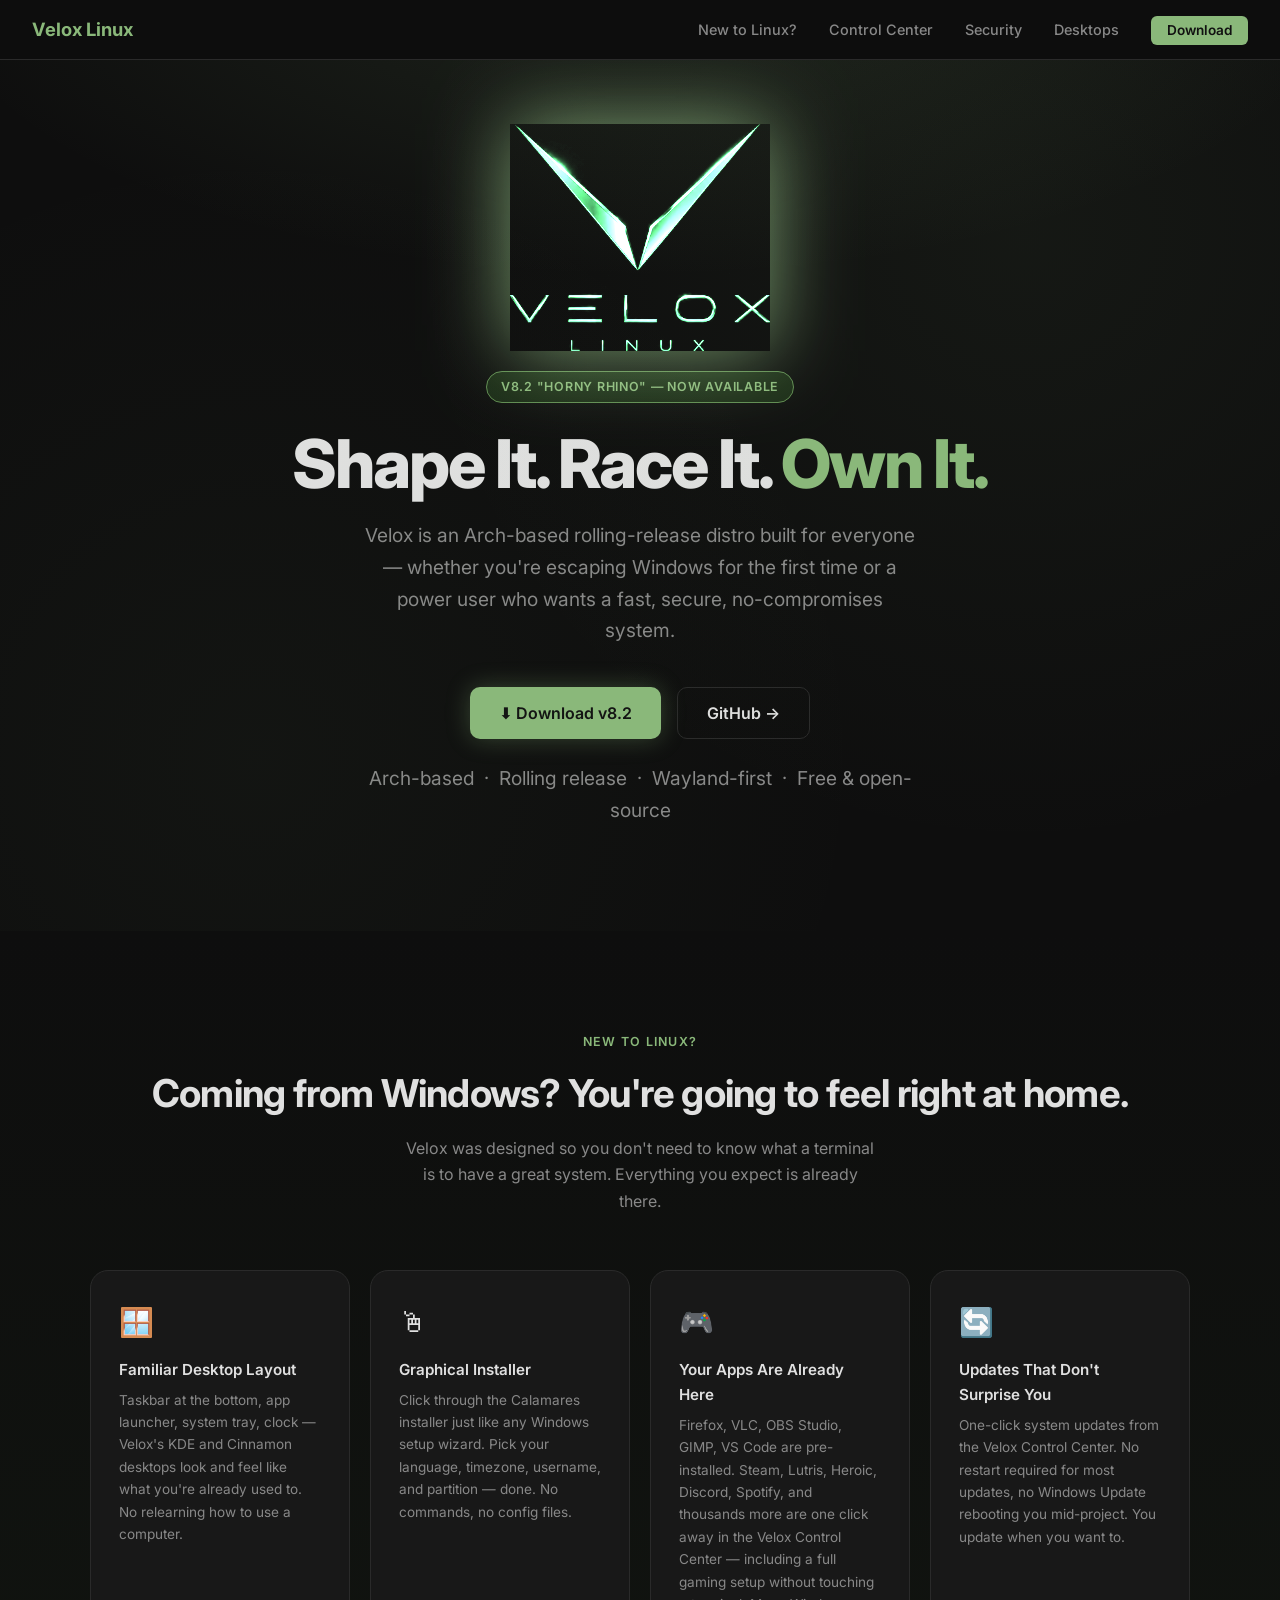
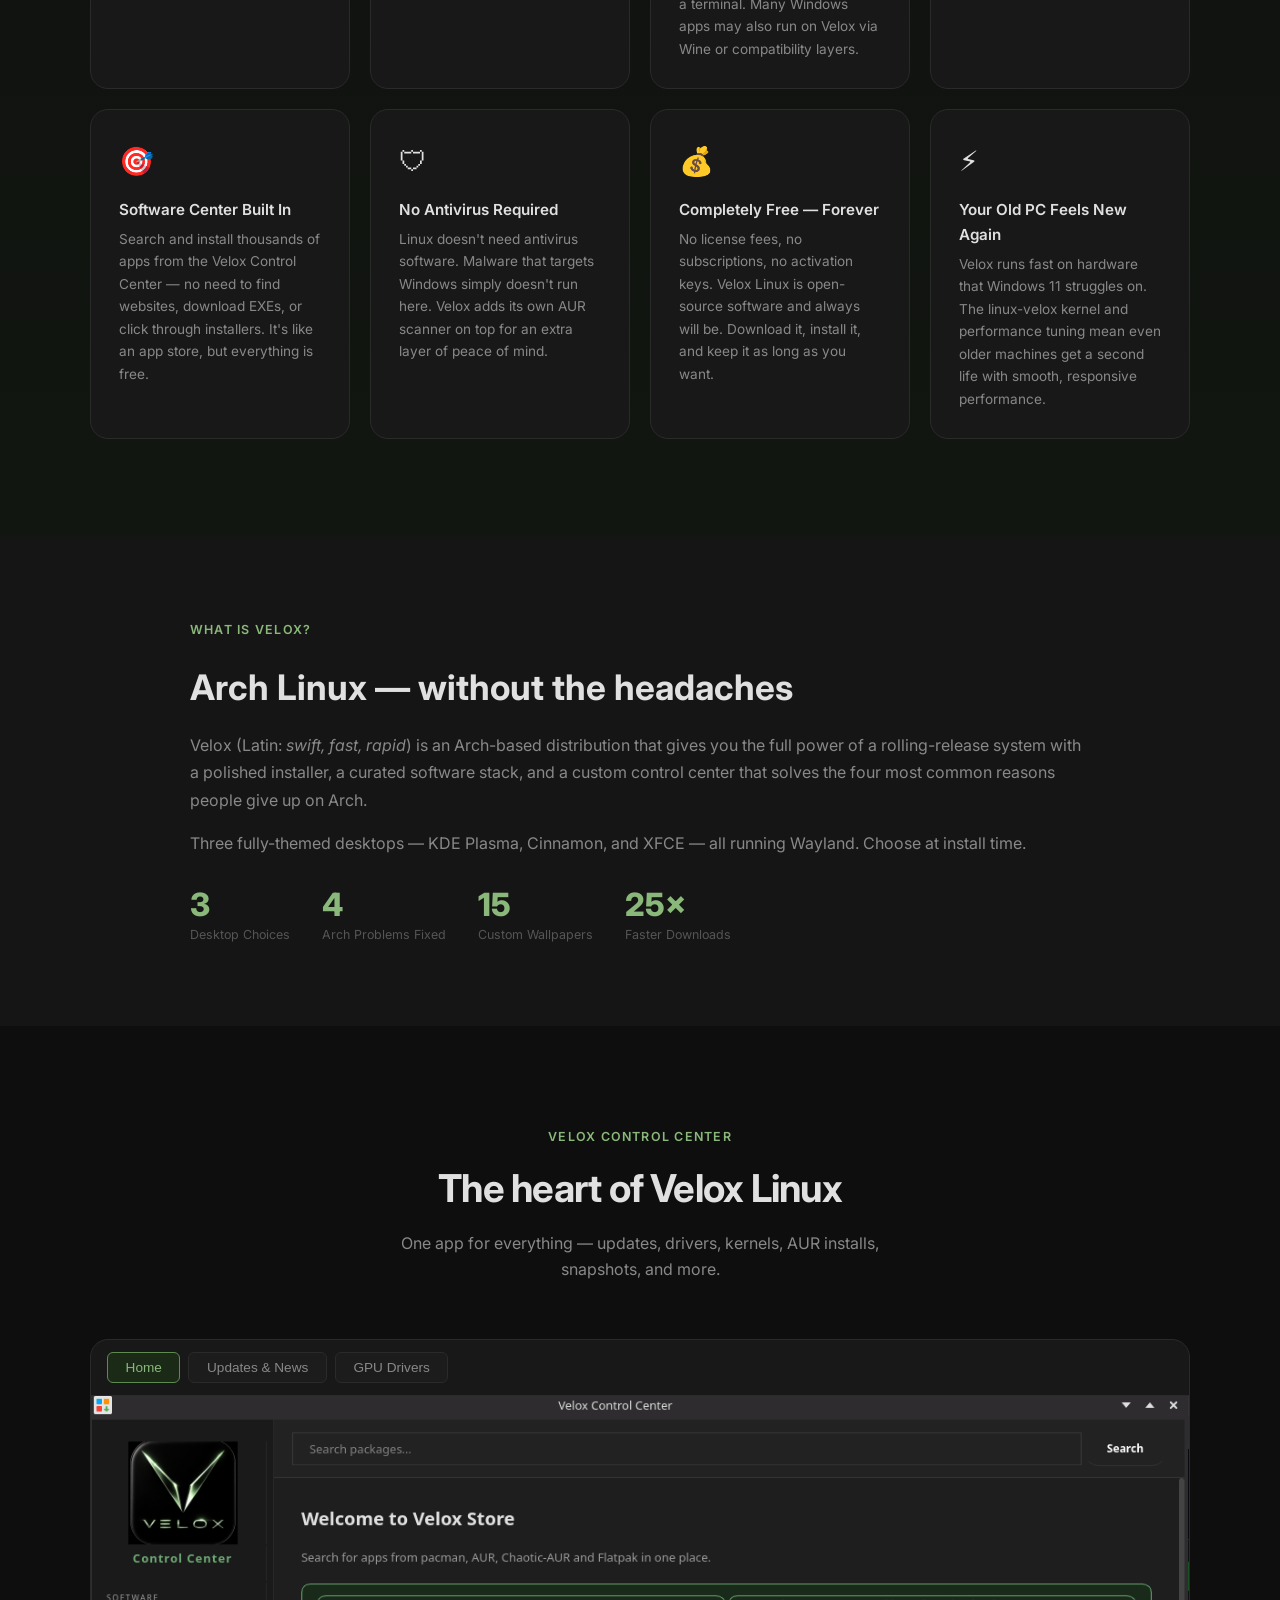
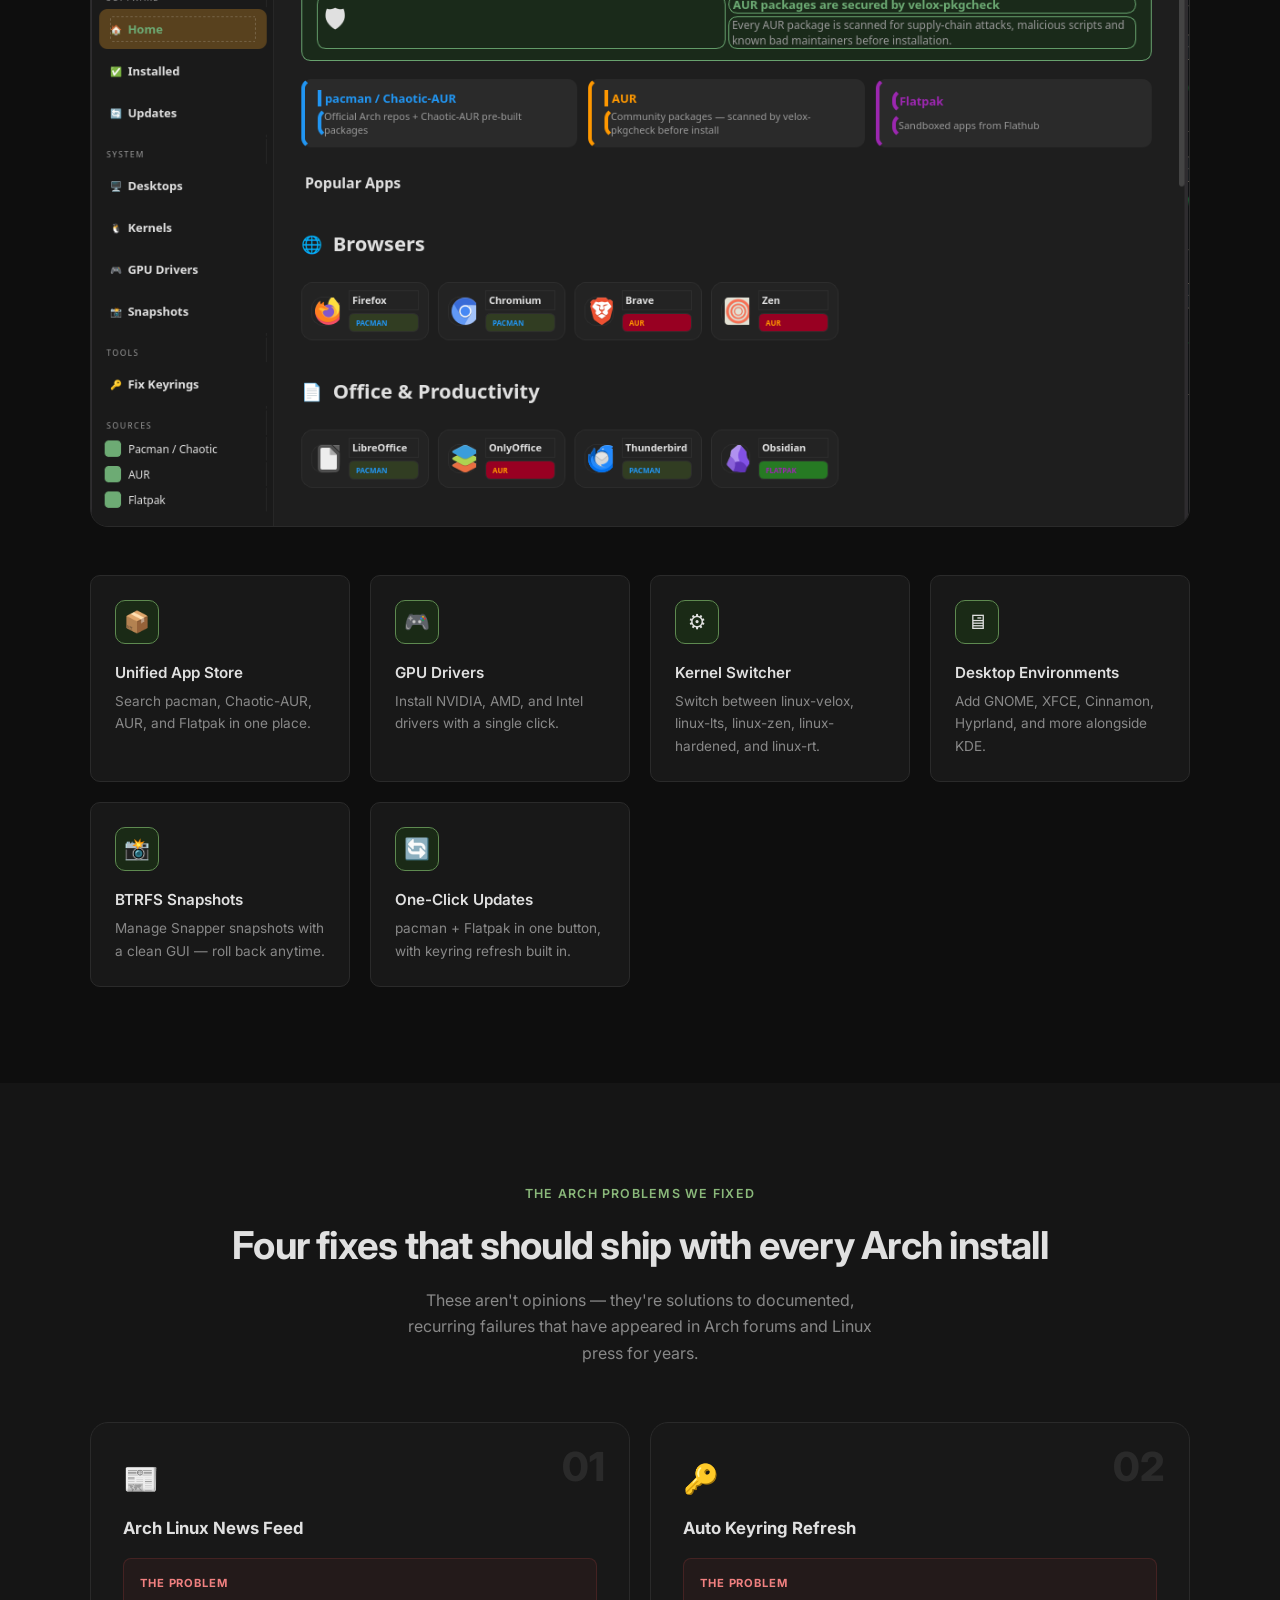
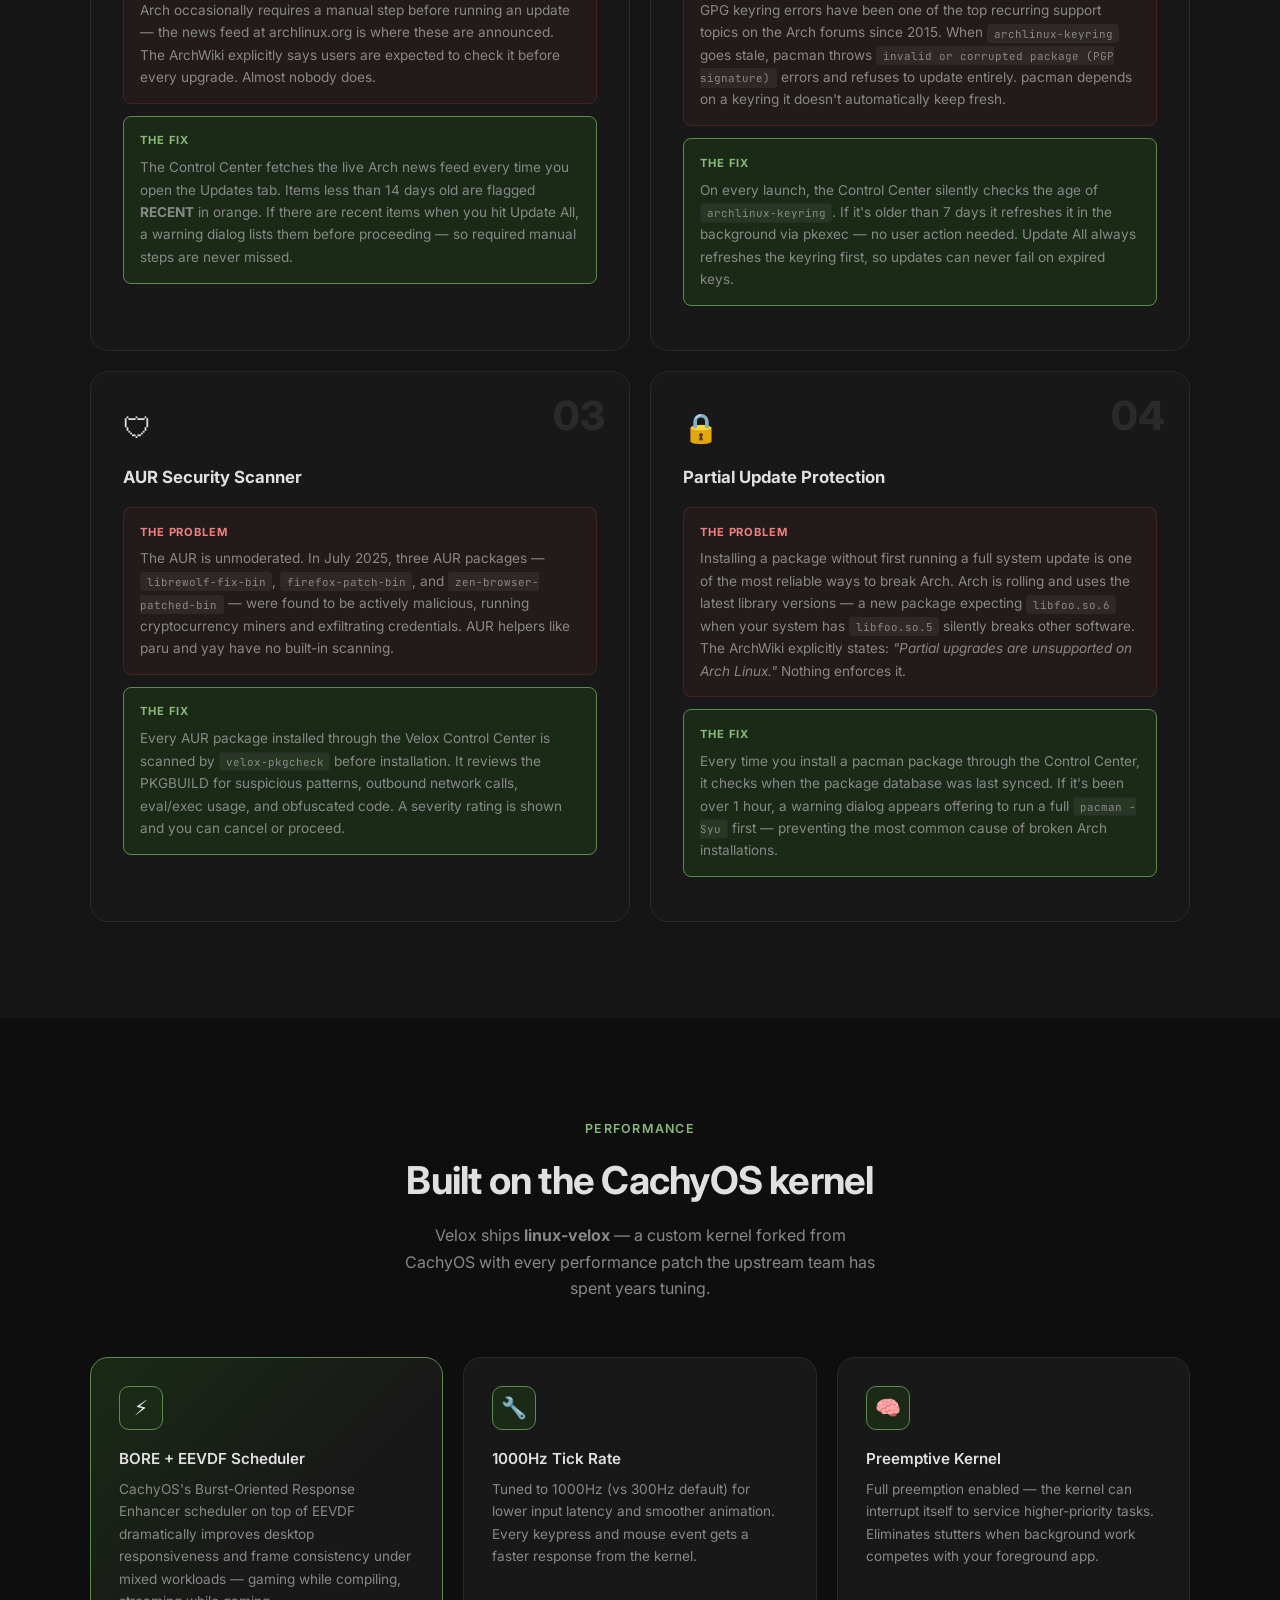
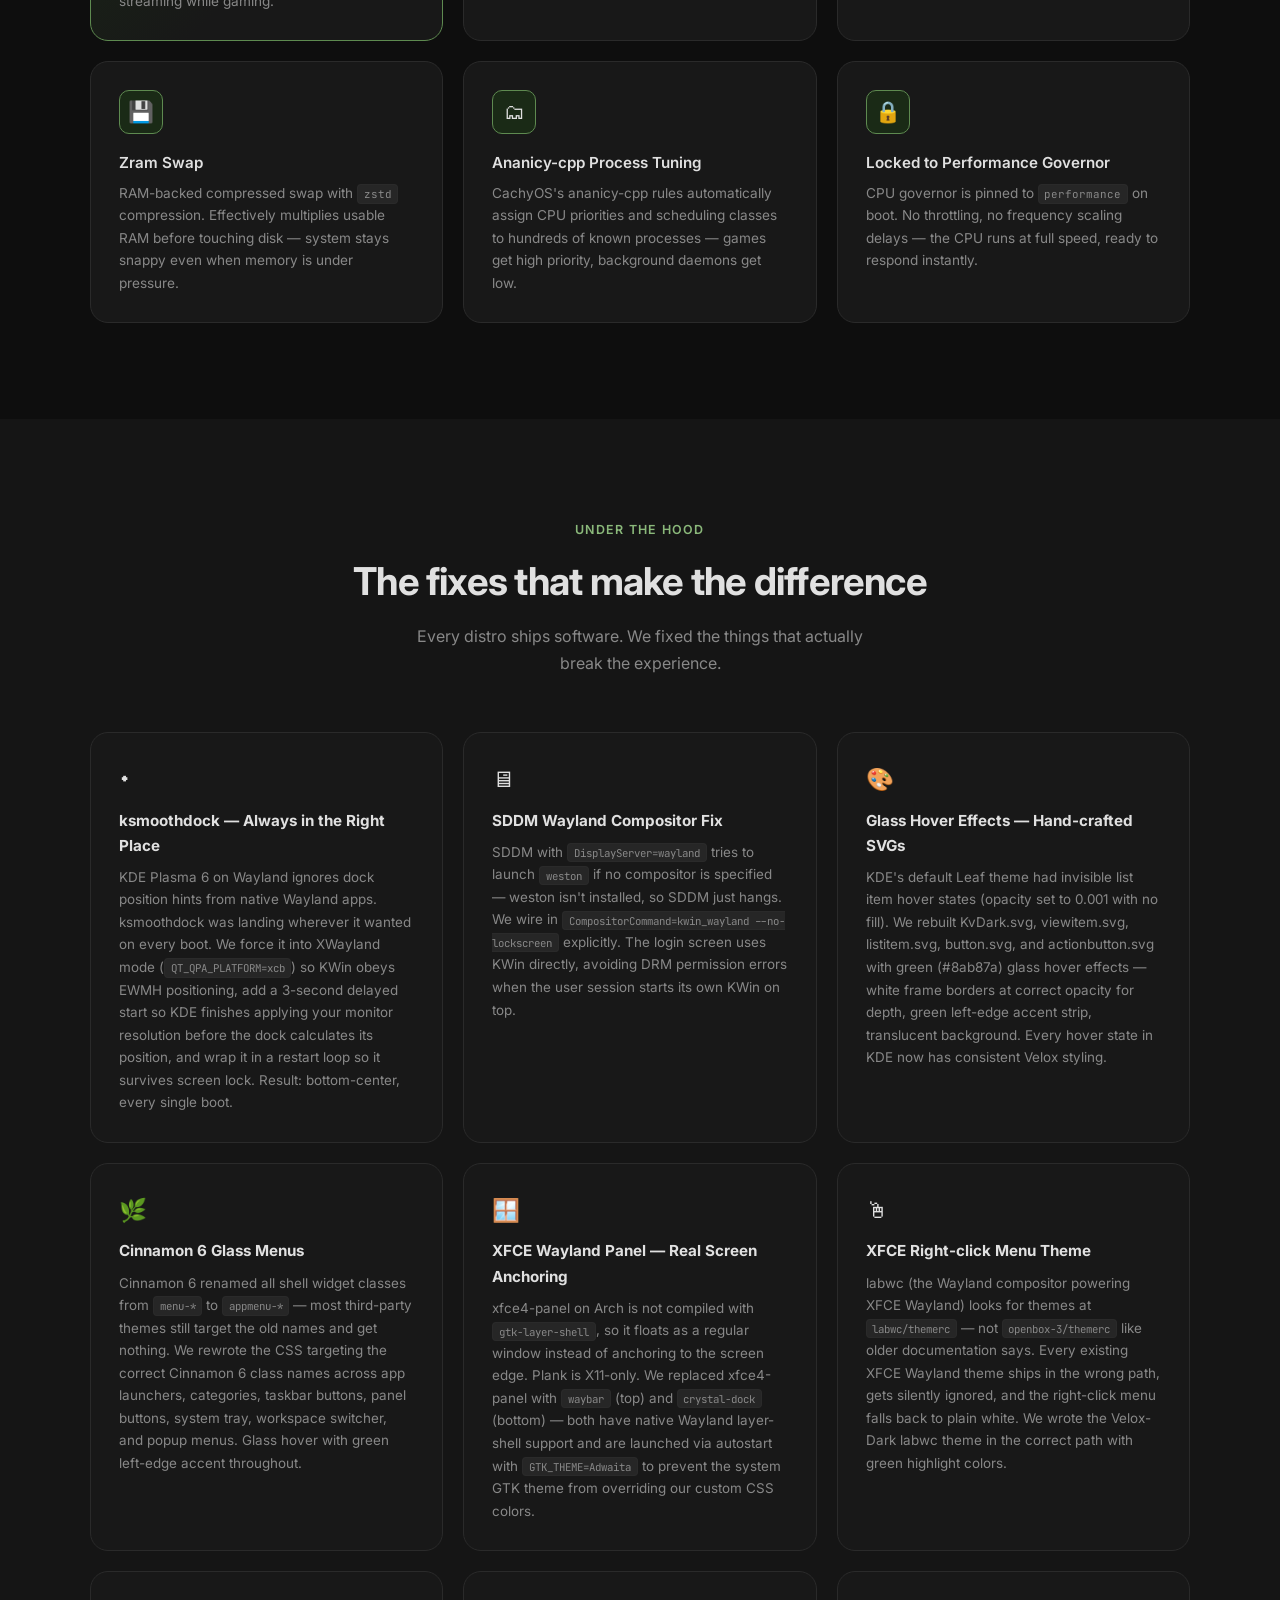
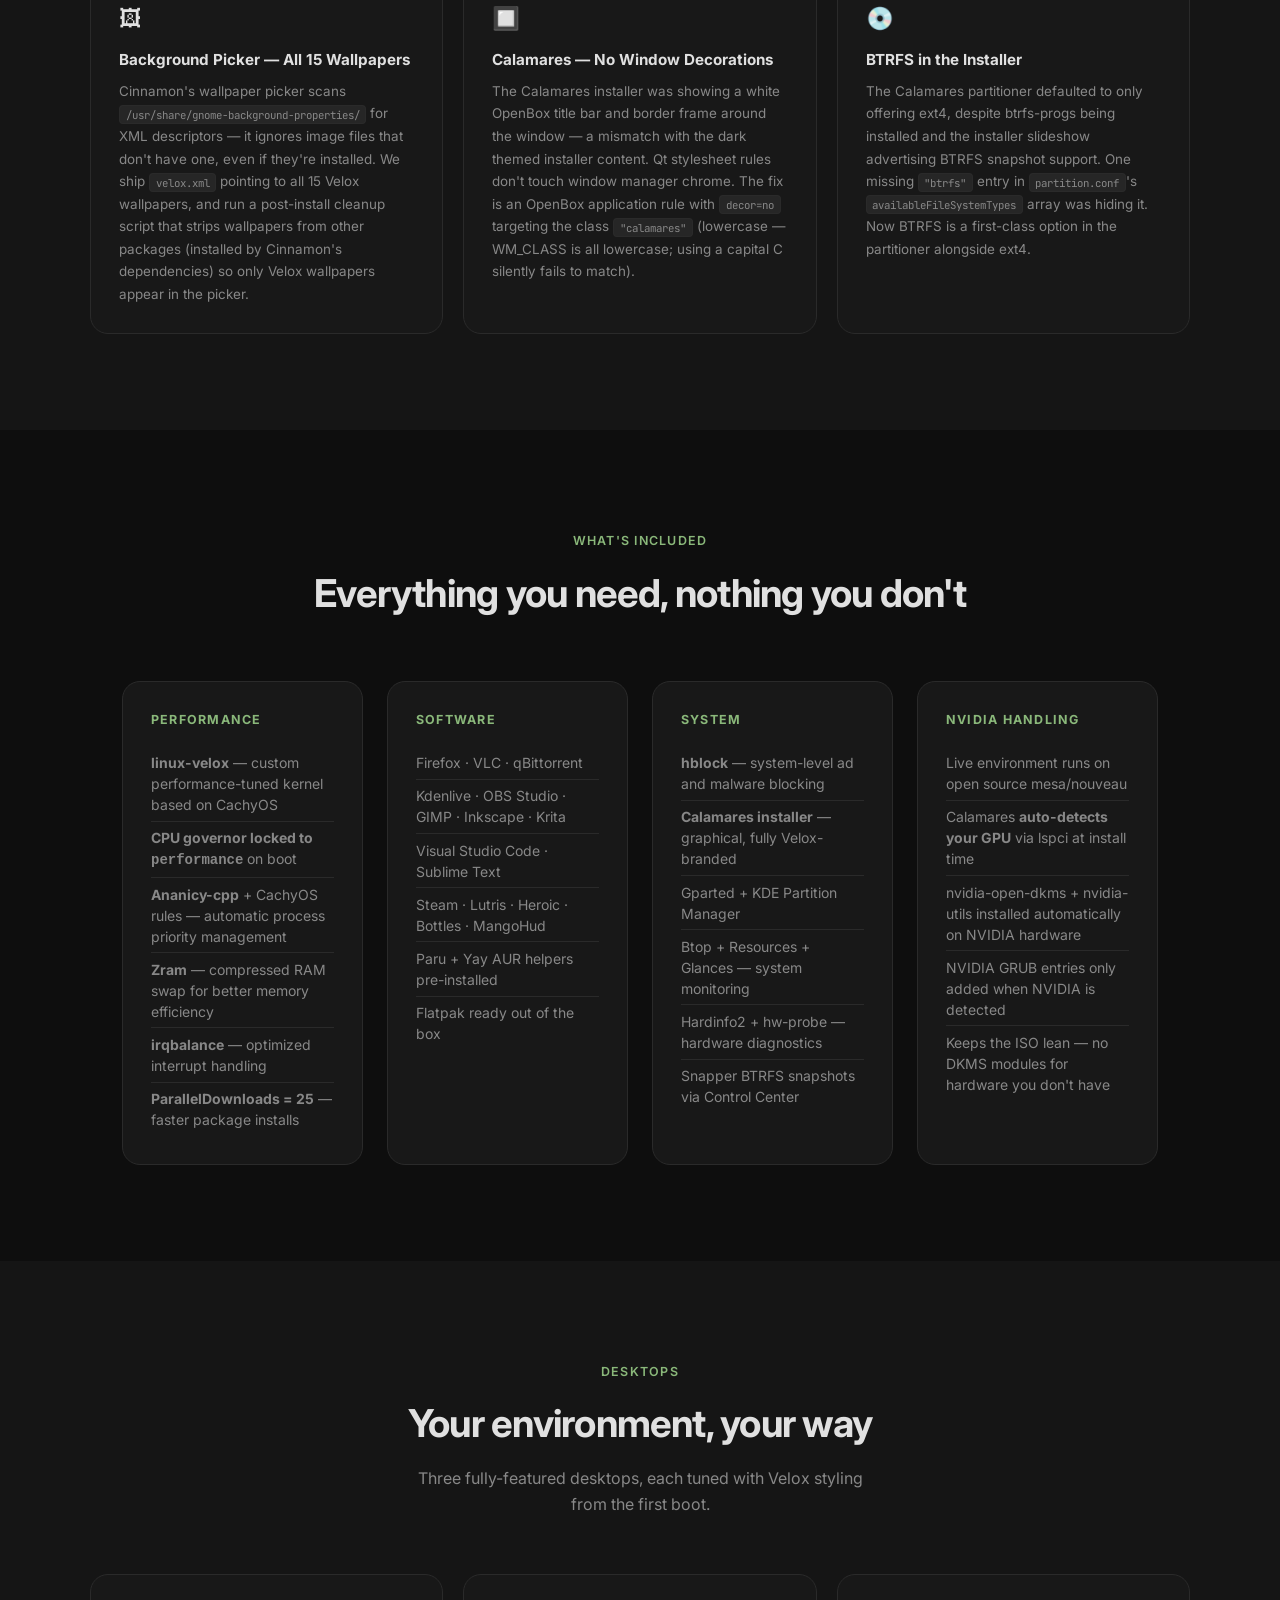
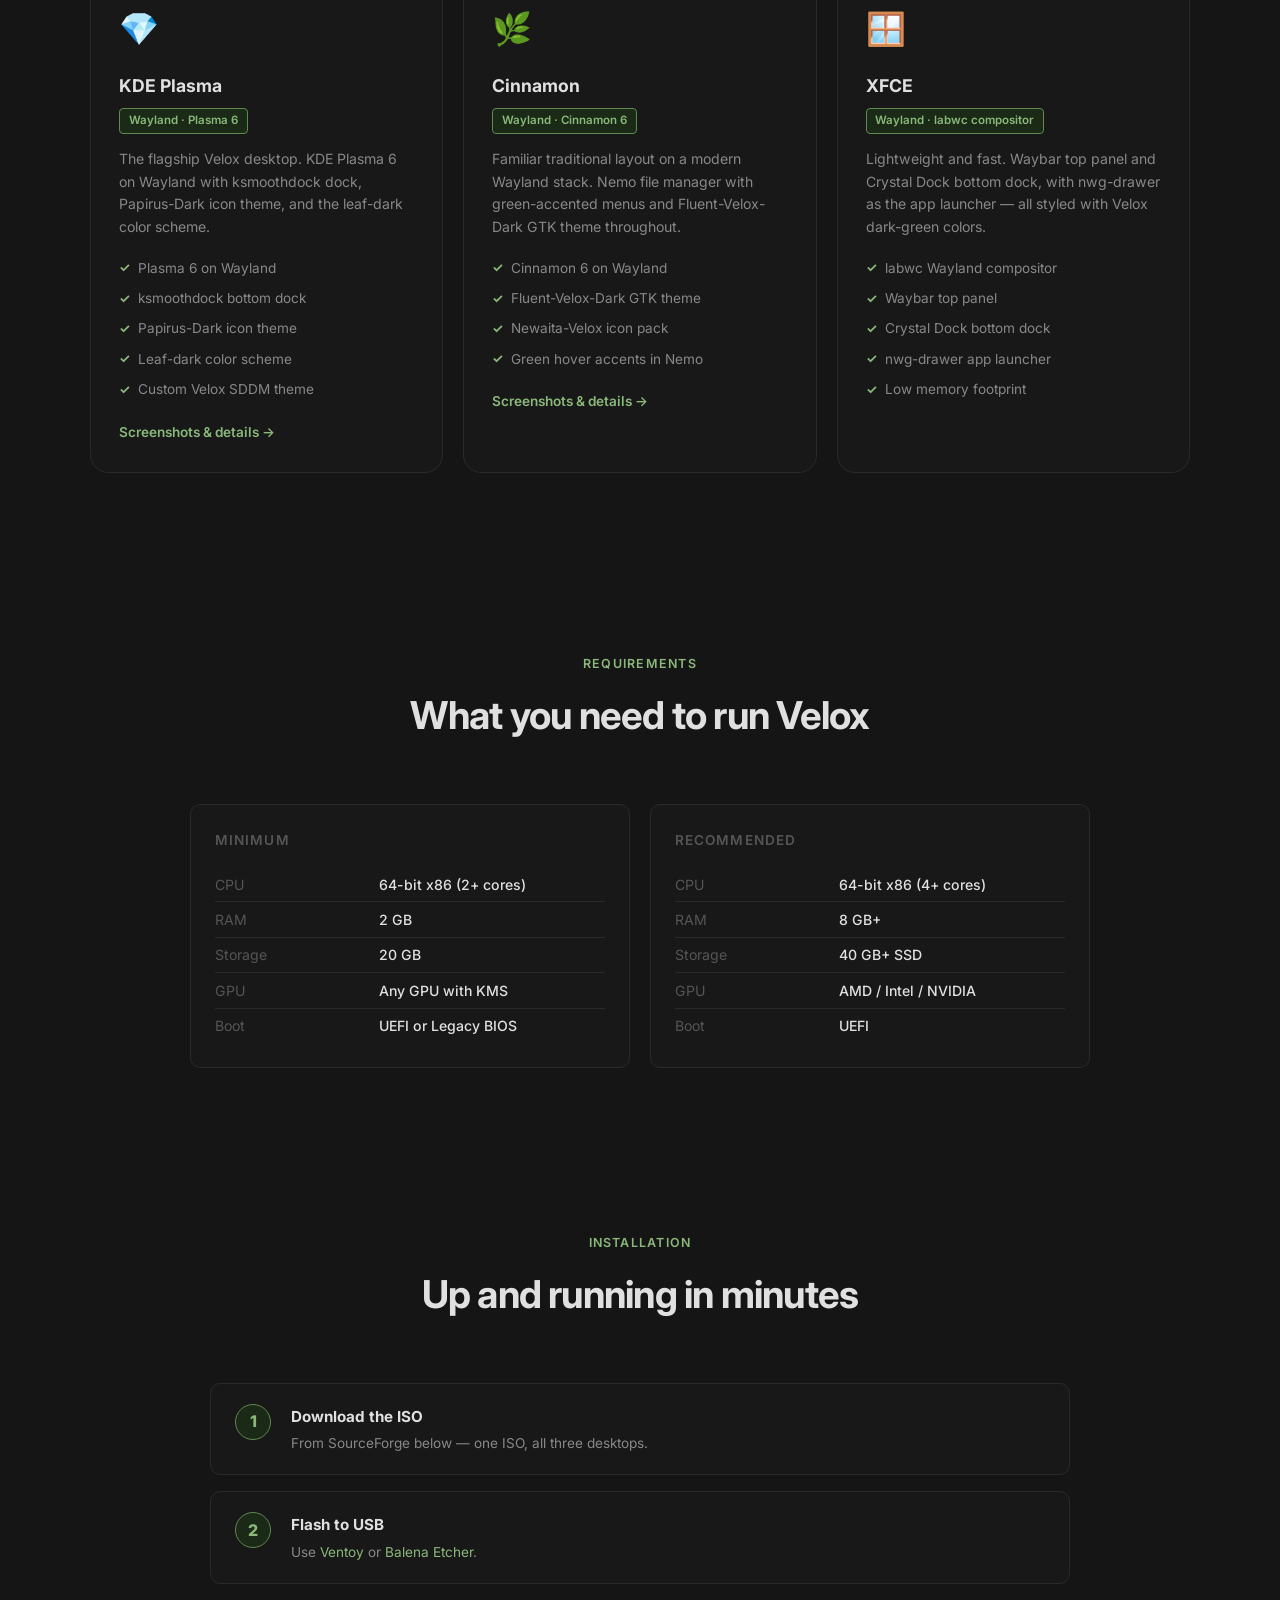
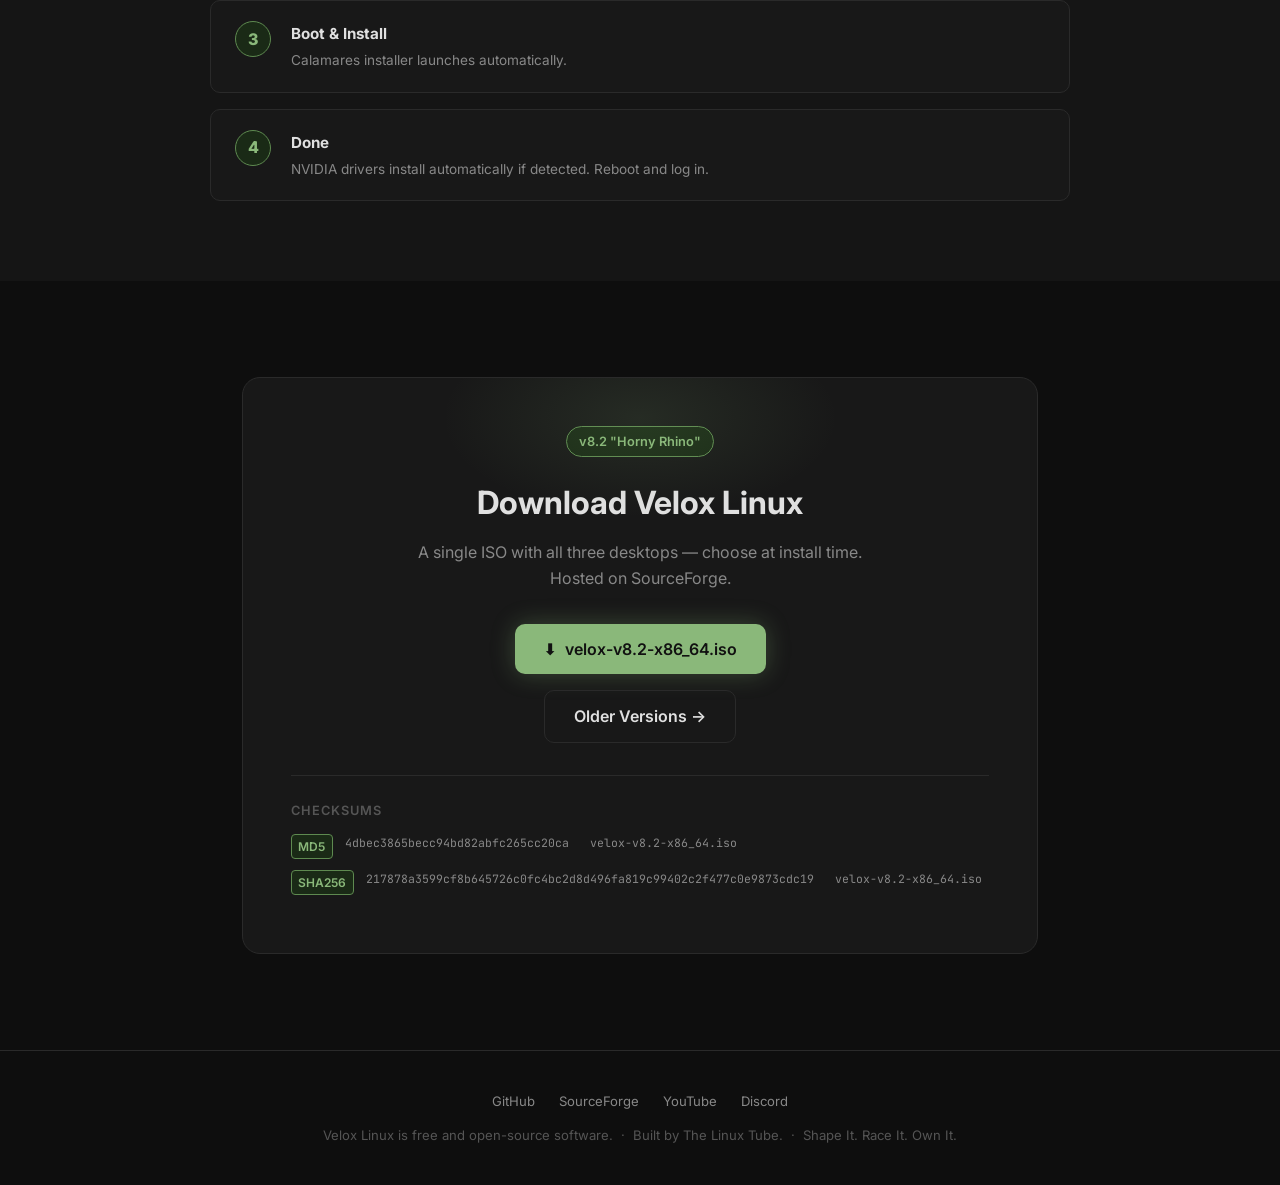
==== commit 7e90532c: "Add Cinnamon desktop page with screenshots and theming details Co-Authored-By: Claude Sonnet 4.6 <no" ====
--- a/index.html
+++ b/index.html
@@ -447,6 +447,7 @@
           <li>Newaita-Velox icon pack</li>
           <li>Green hover accents in Nemo</li>
         </ul>
+        <a href="cinnamon.html" style="display:inline-block;margin-top:1rem;font-size:.85rem;color:var(--green);font-weight:600;">Screenshots &amp; details →</a>
       </div>
 
       <div class="desktop-card">
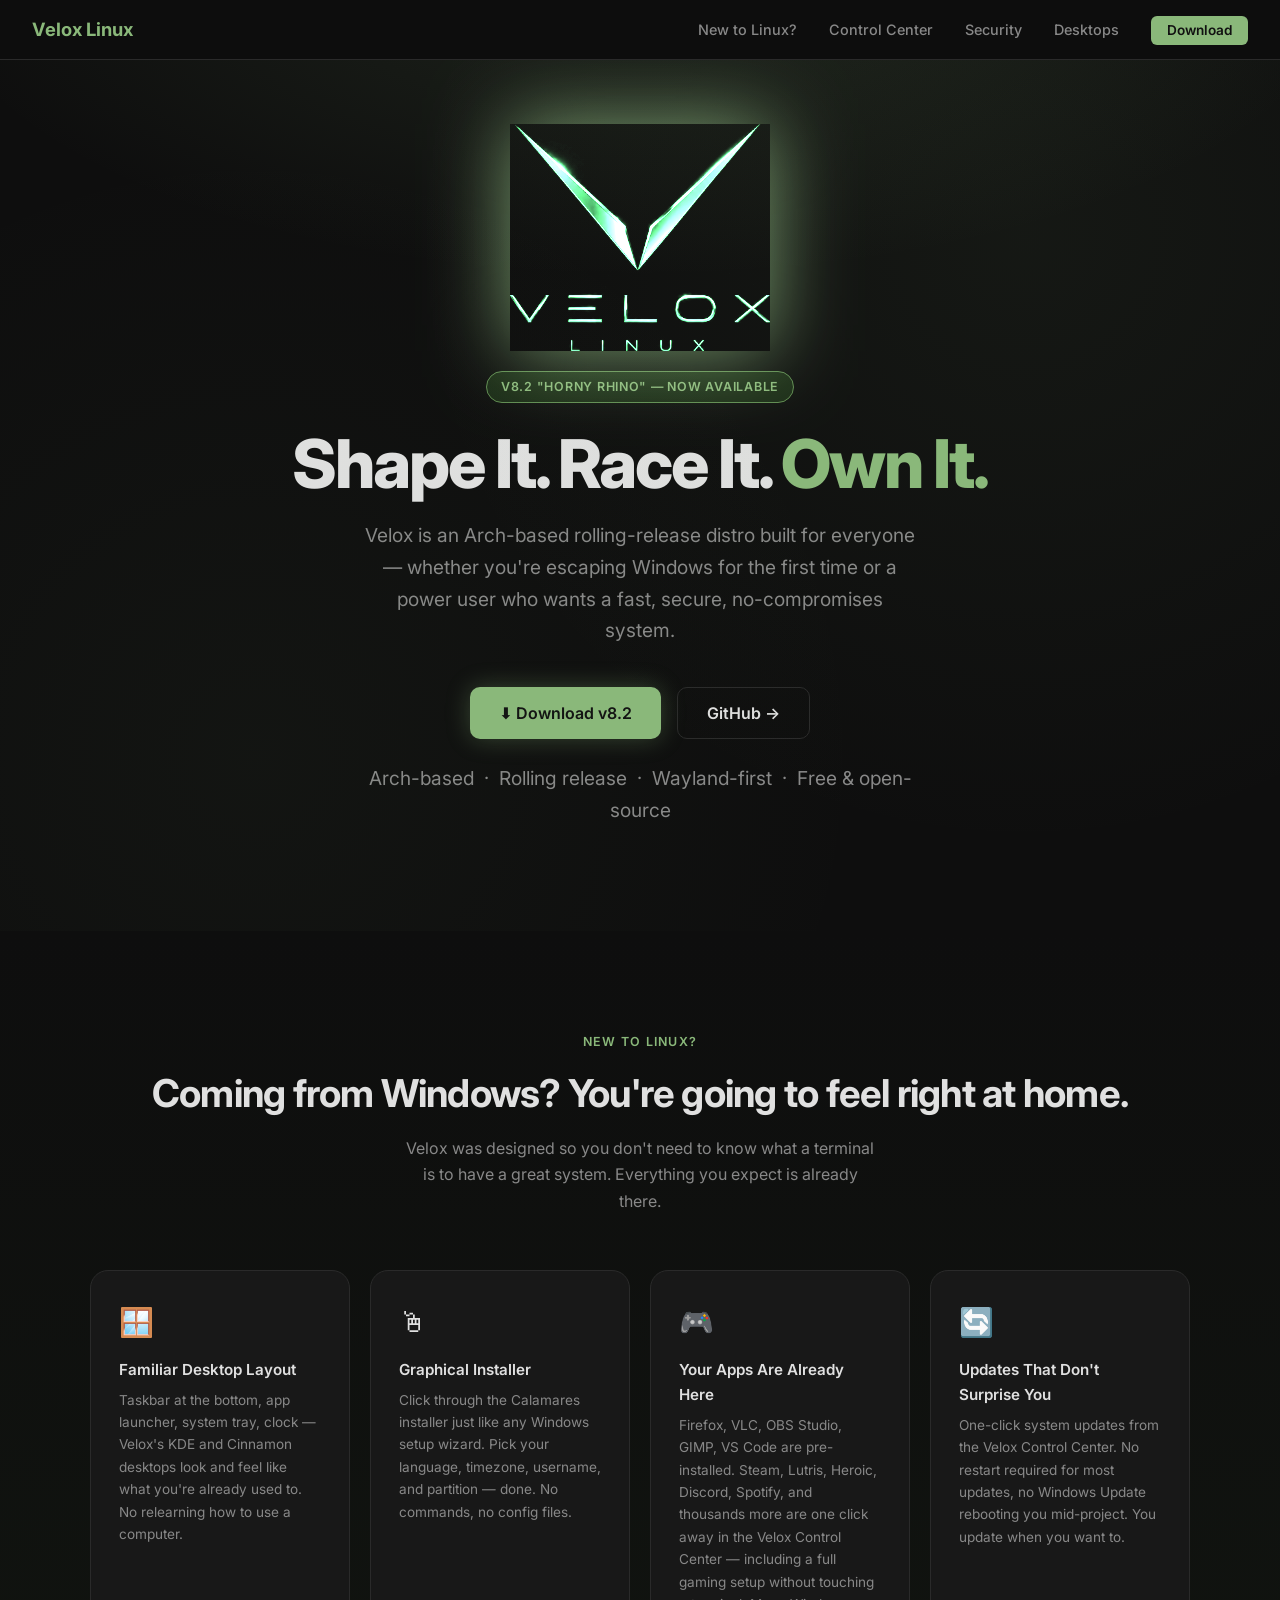
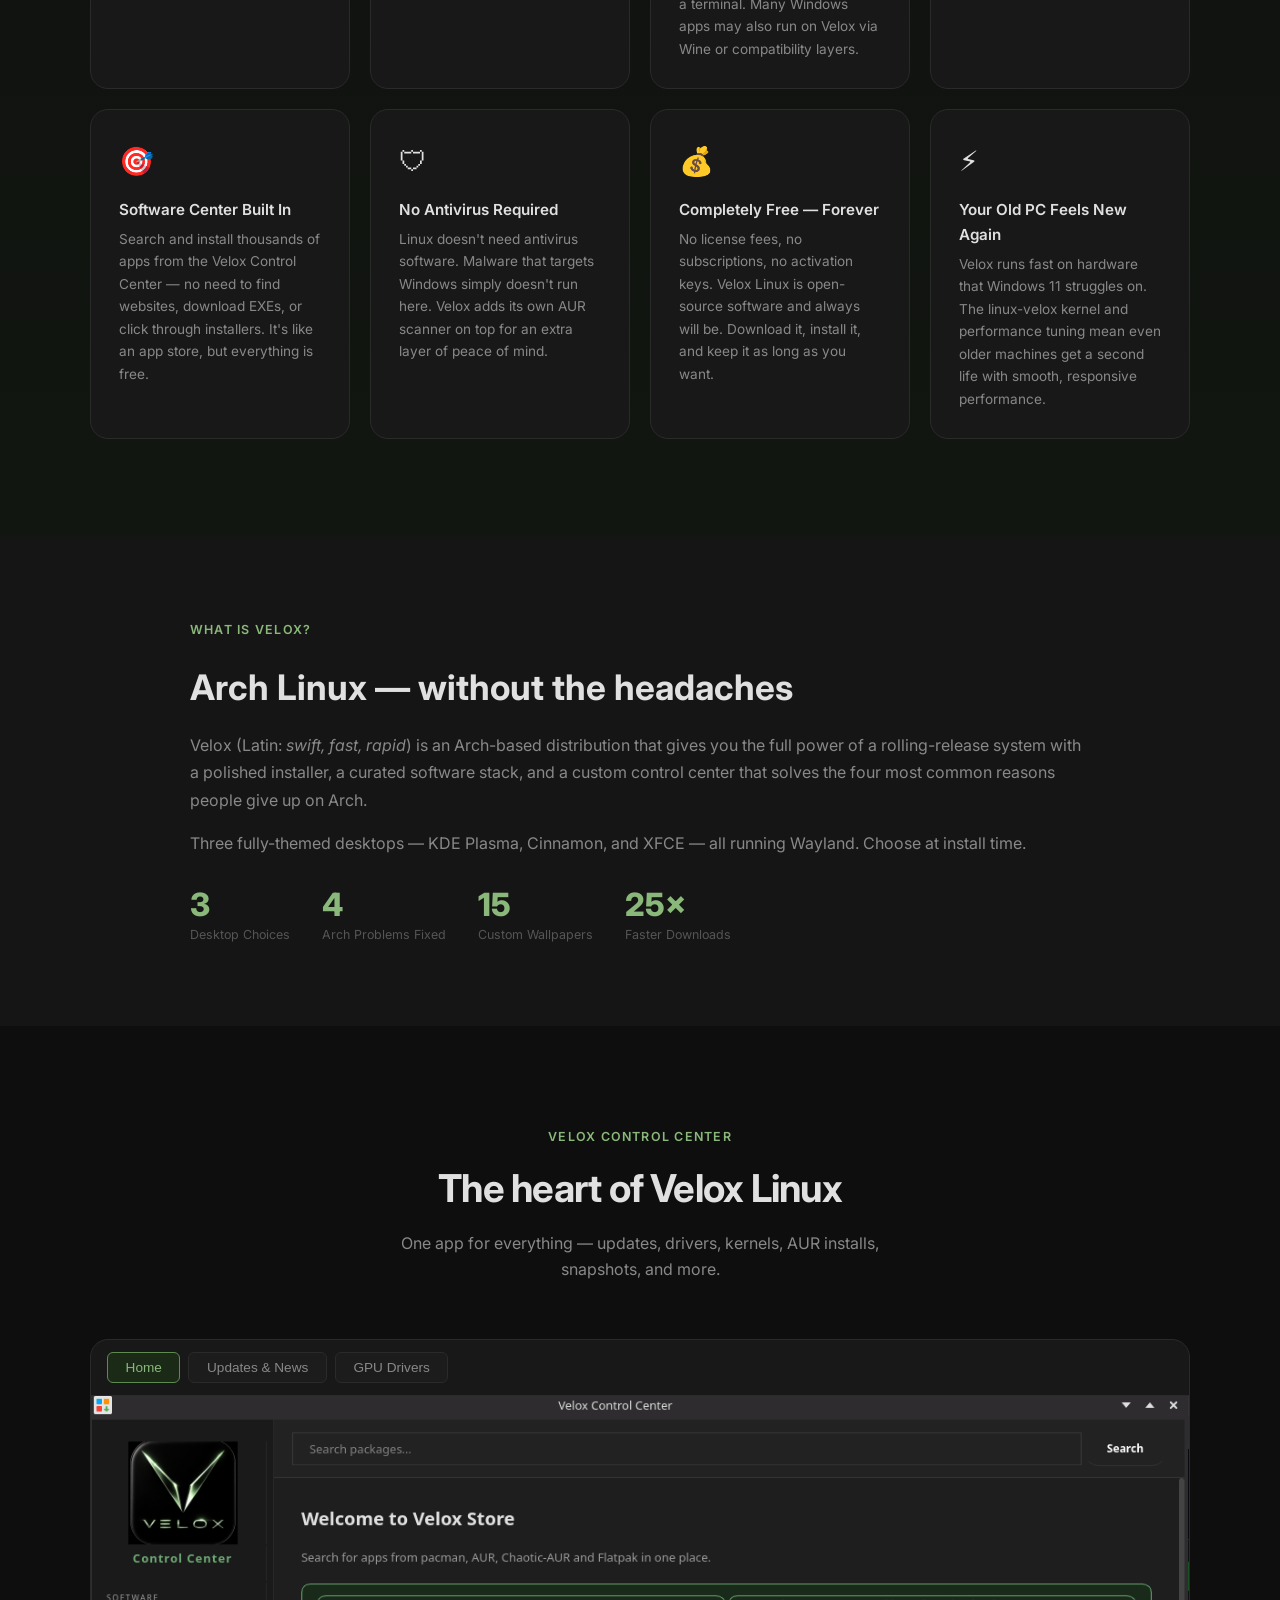
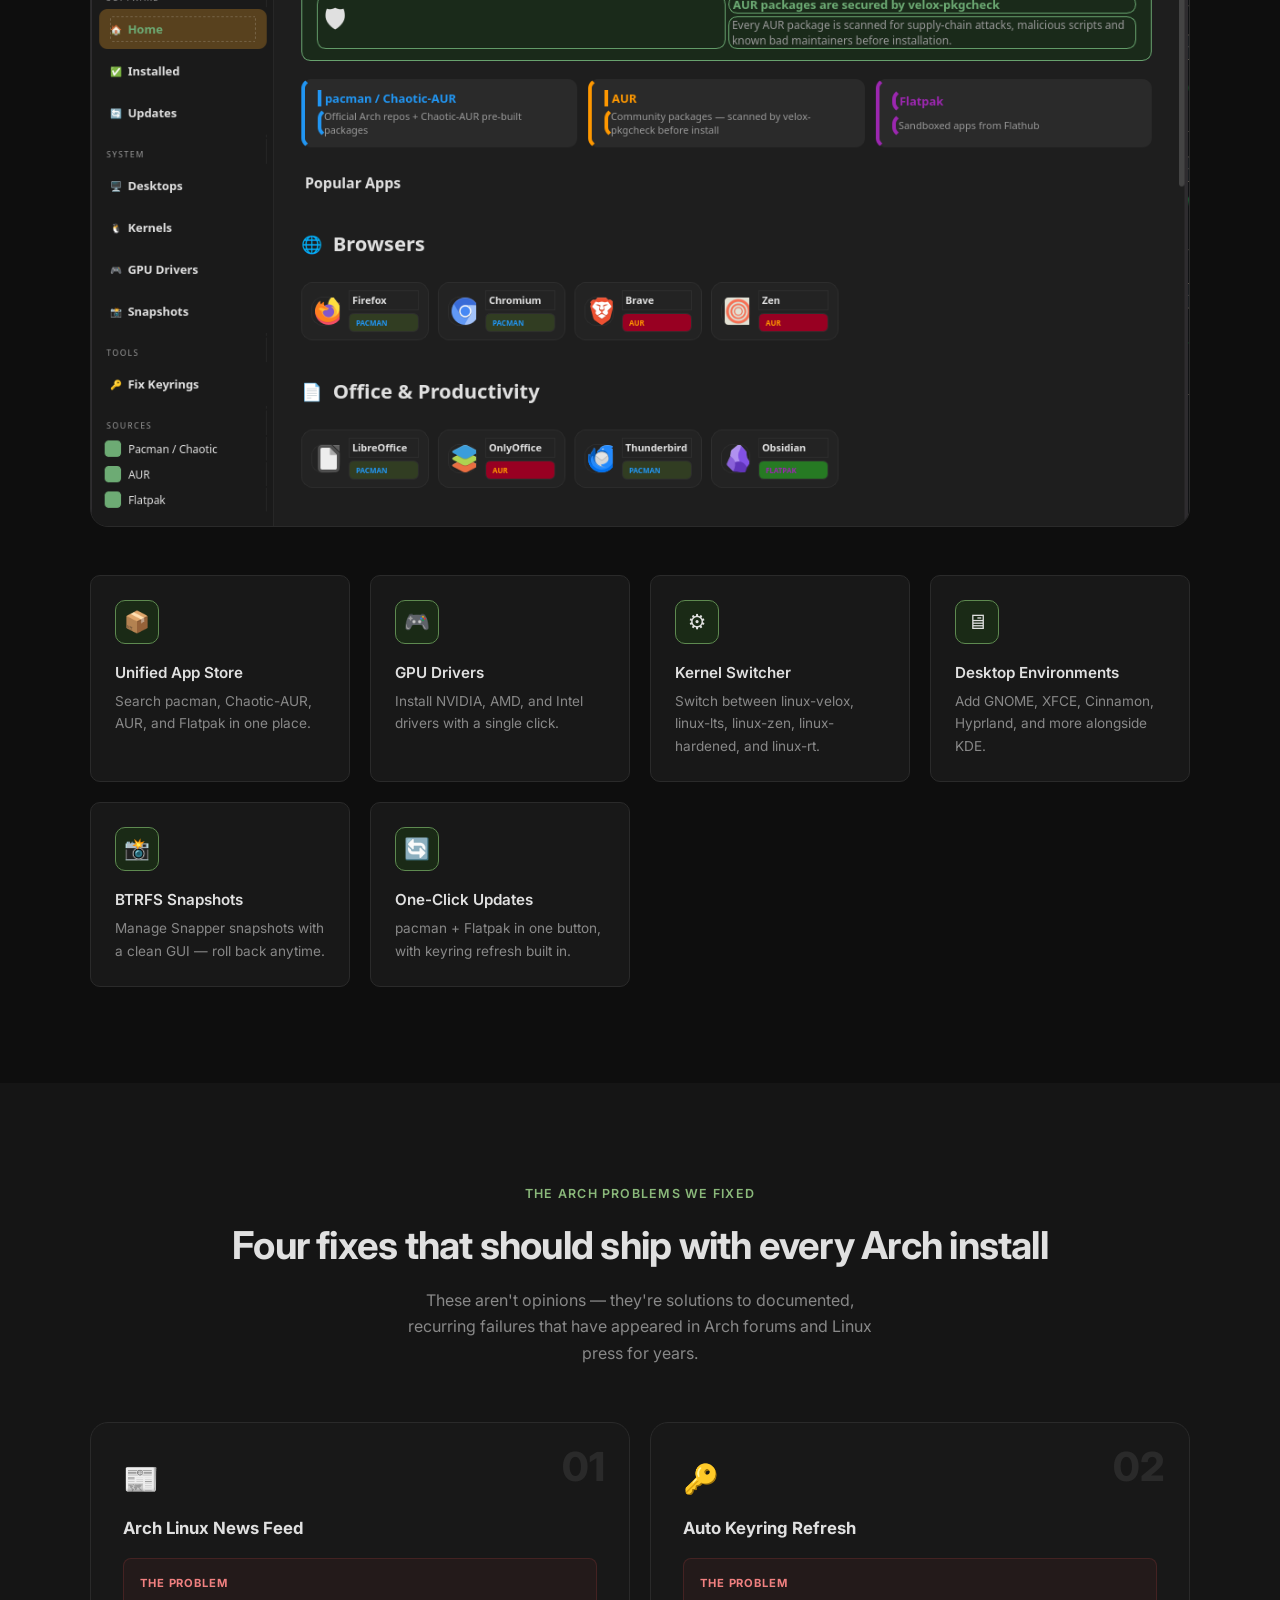
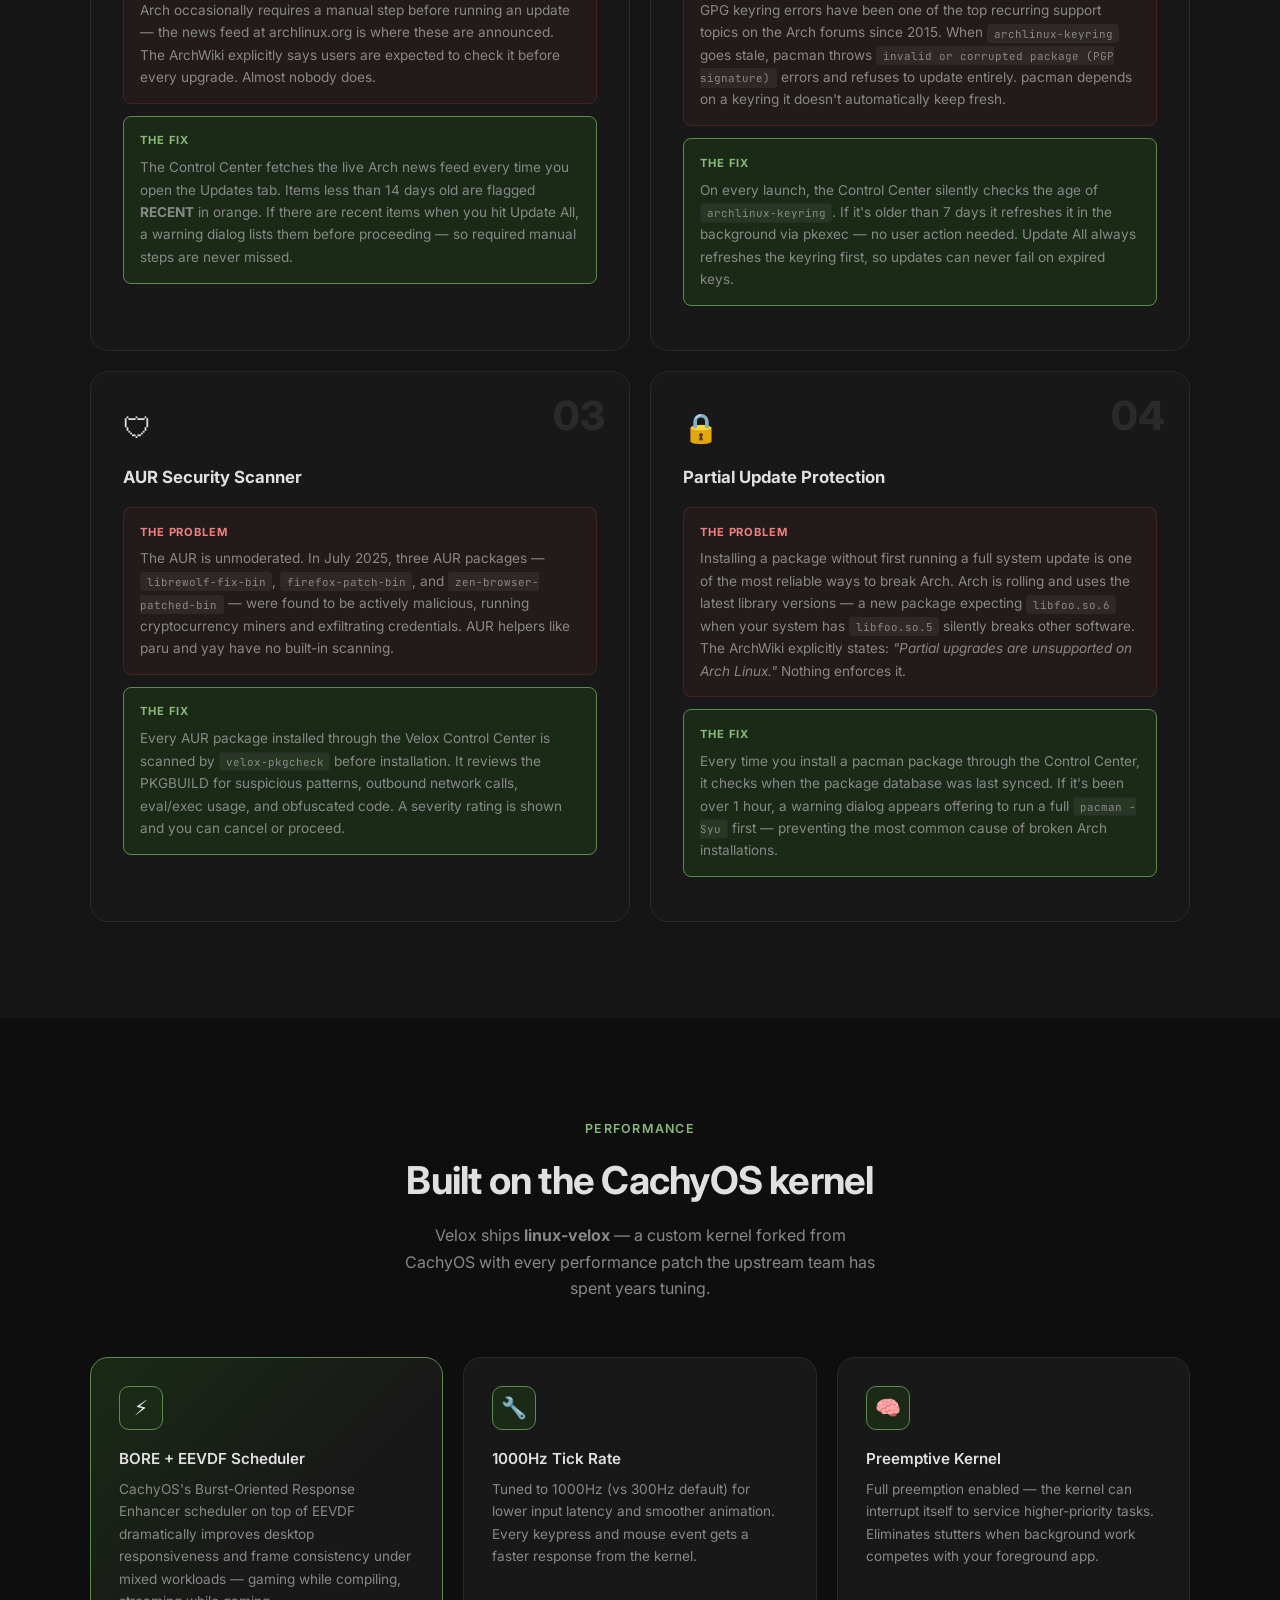
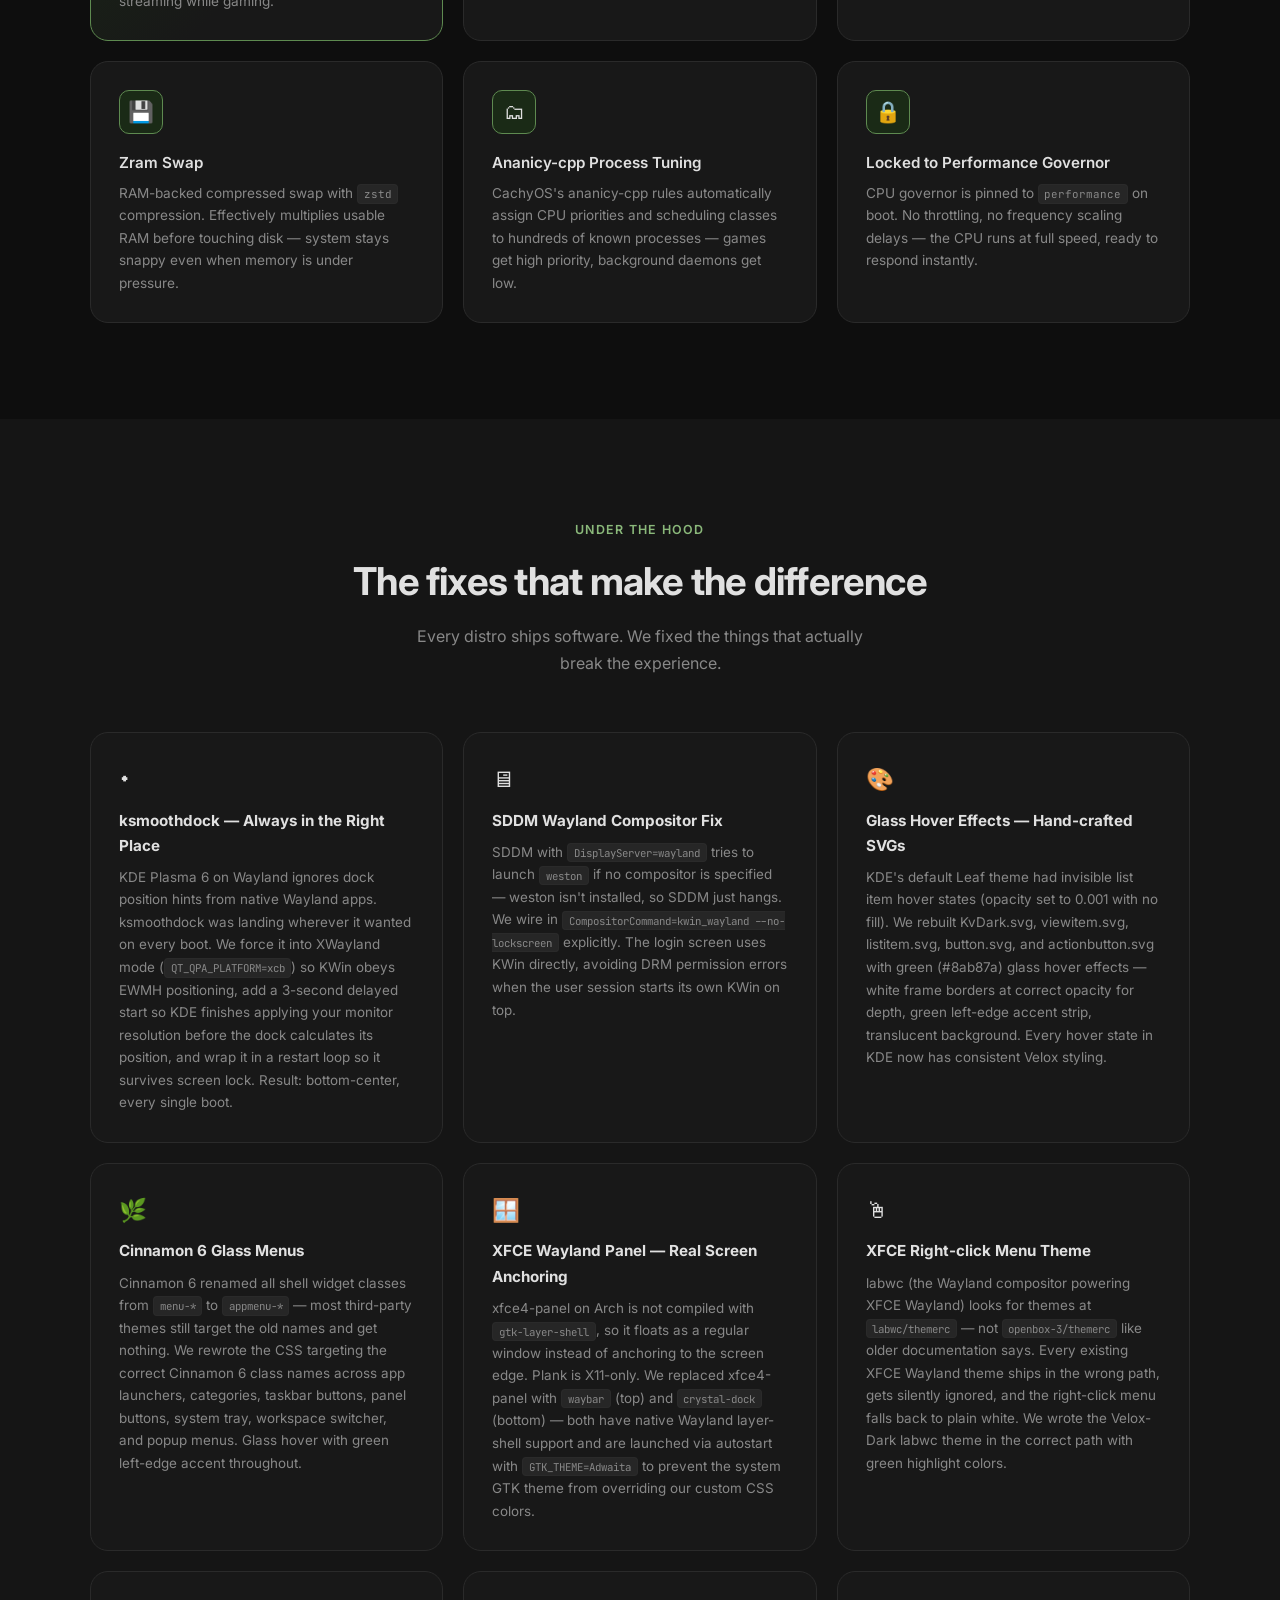
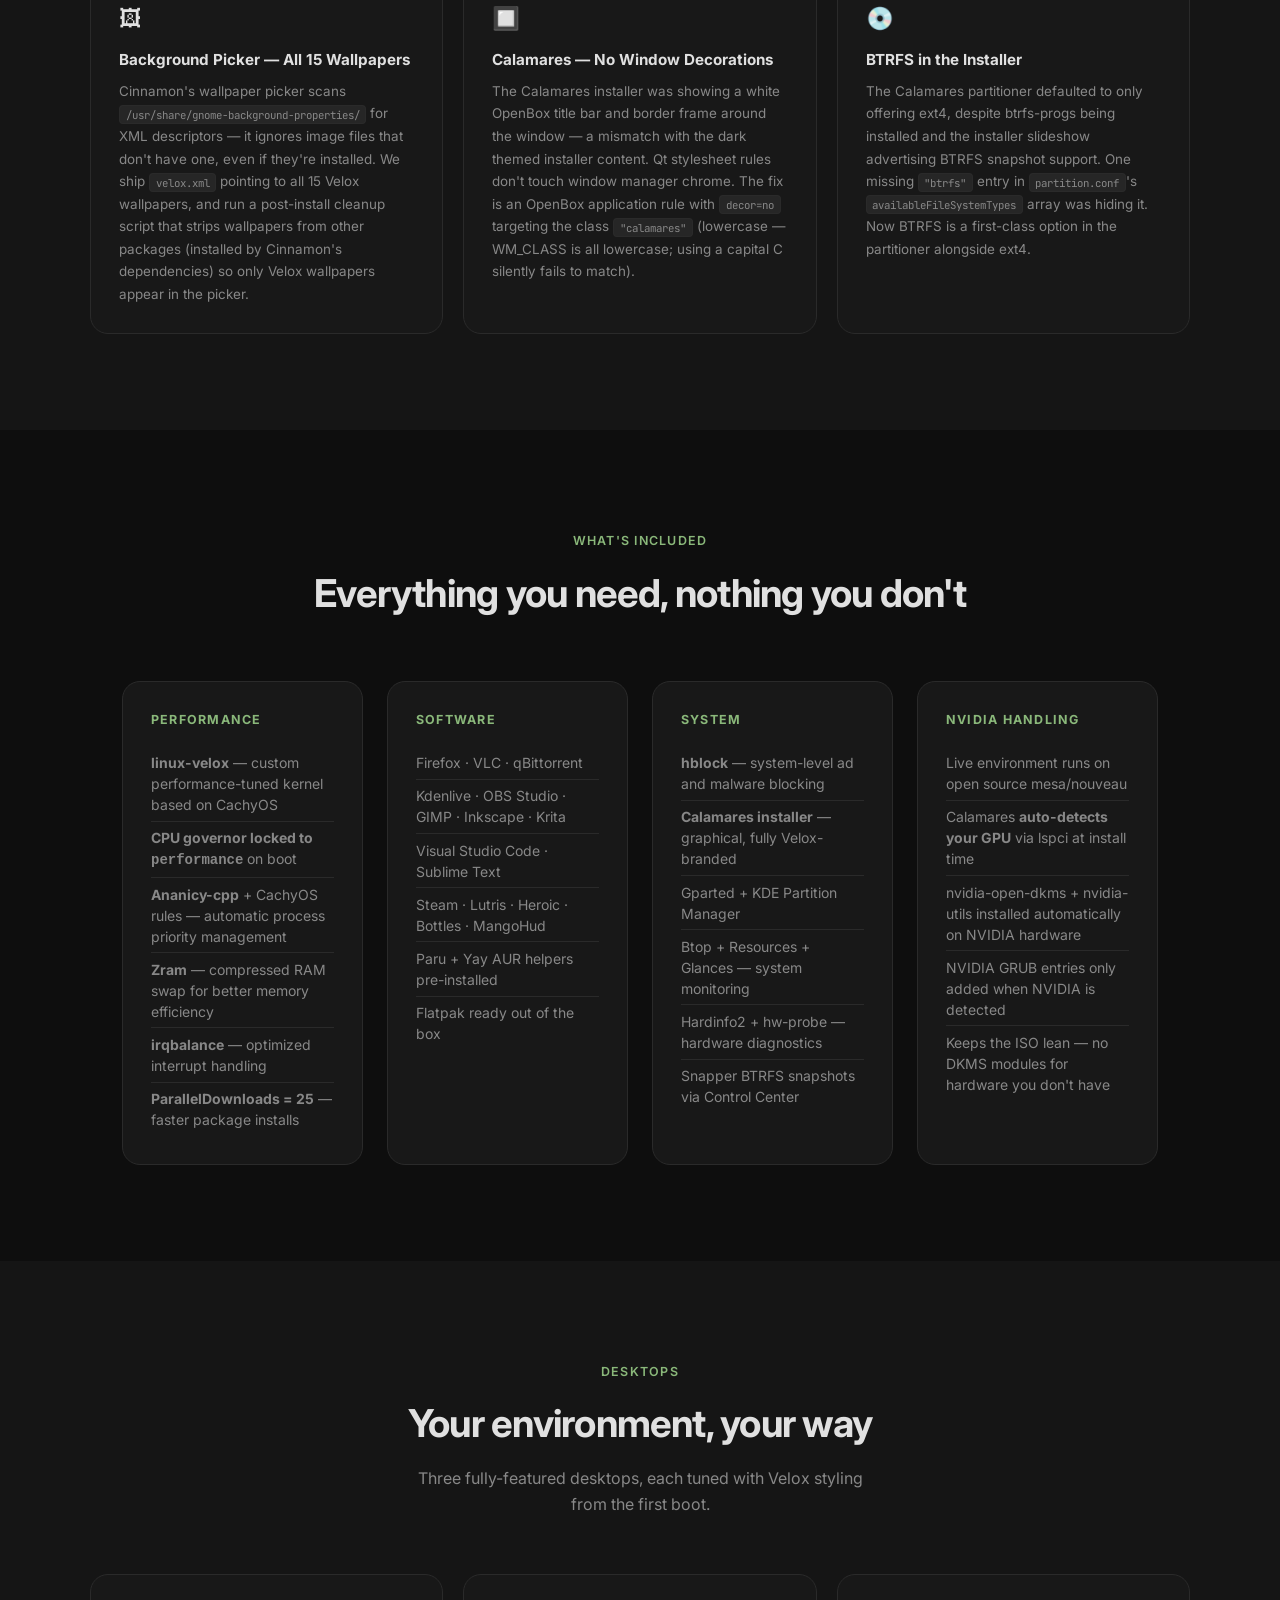
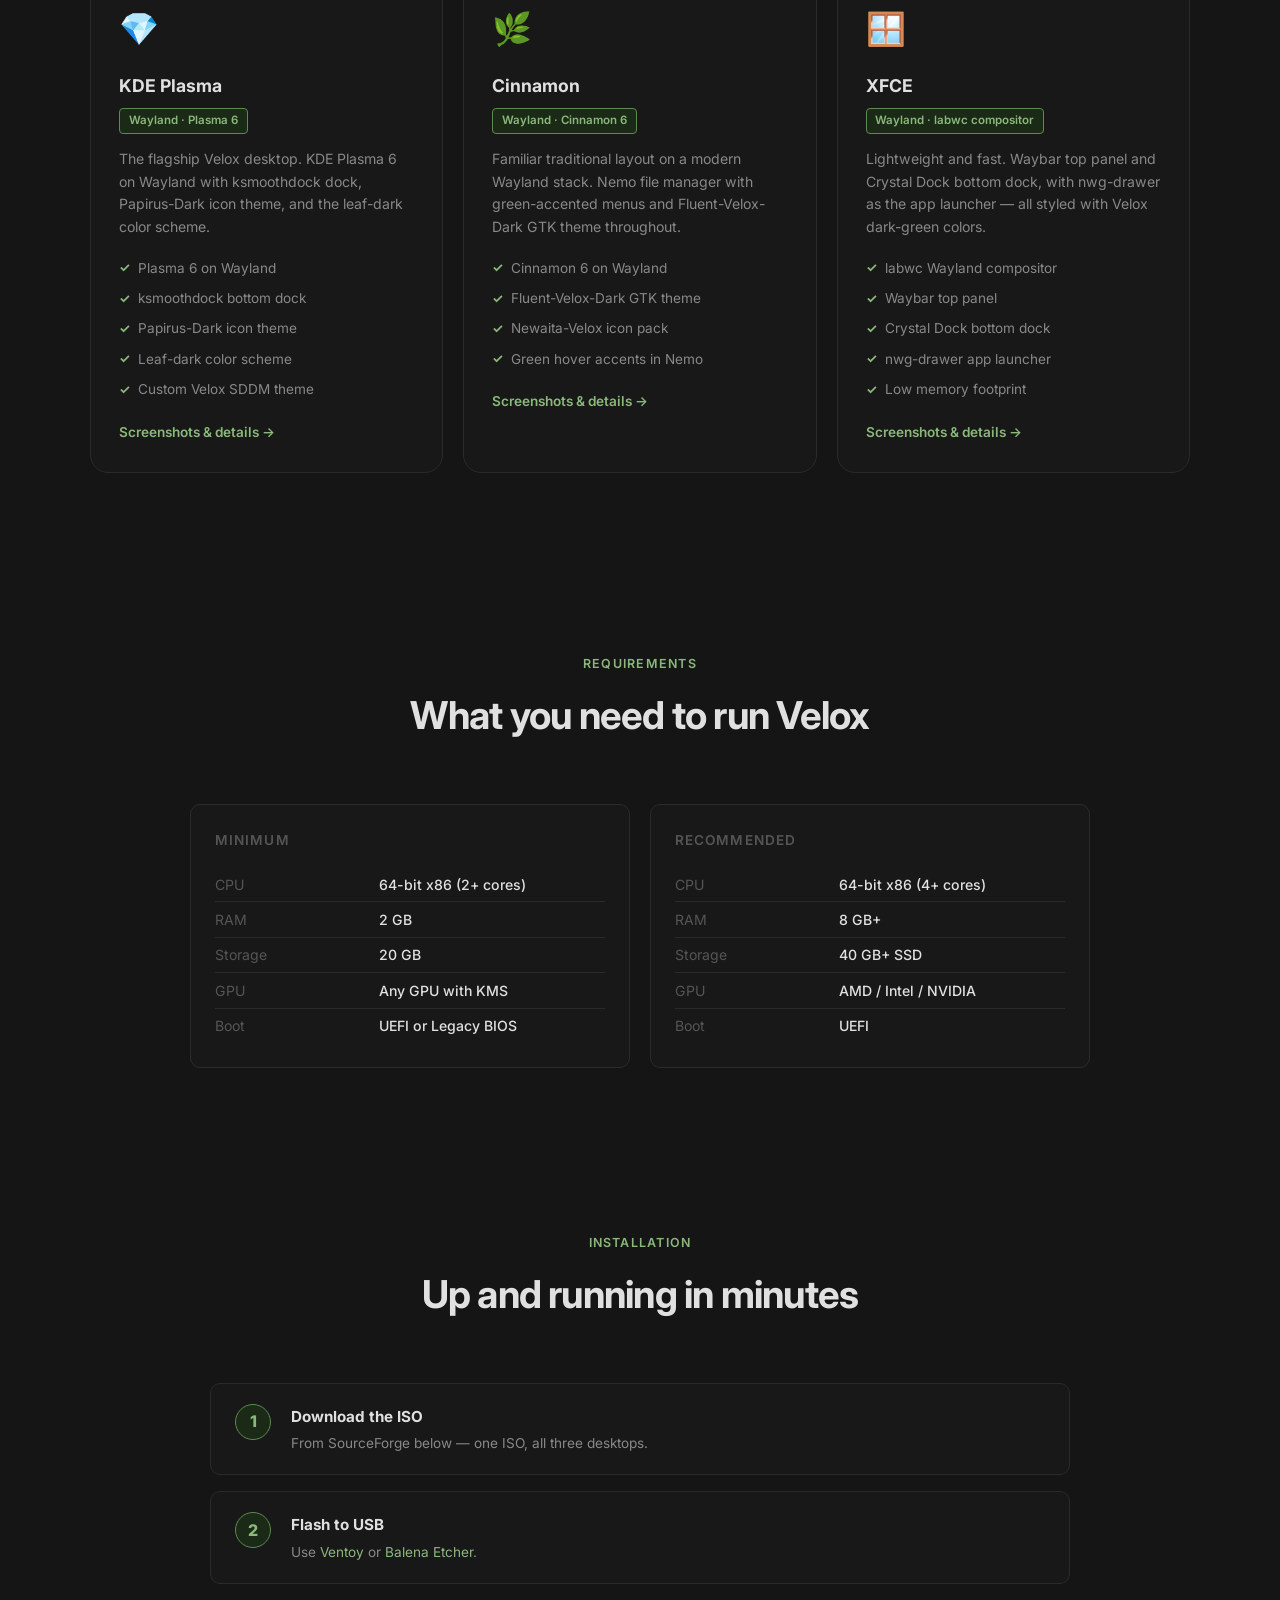
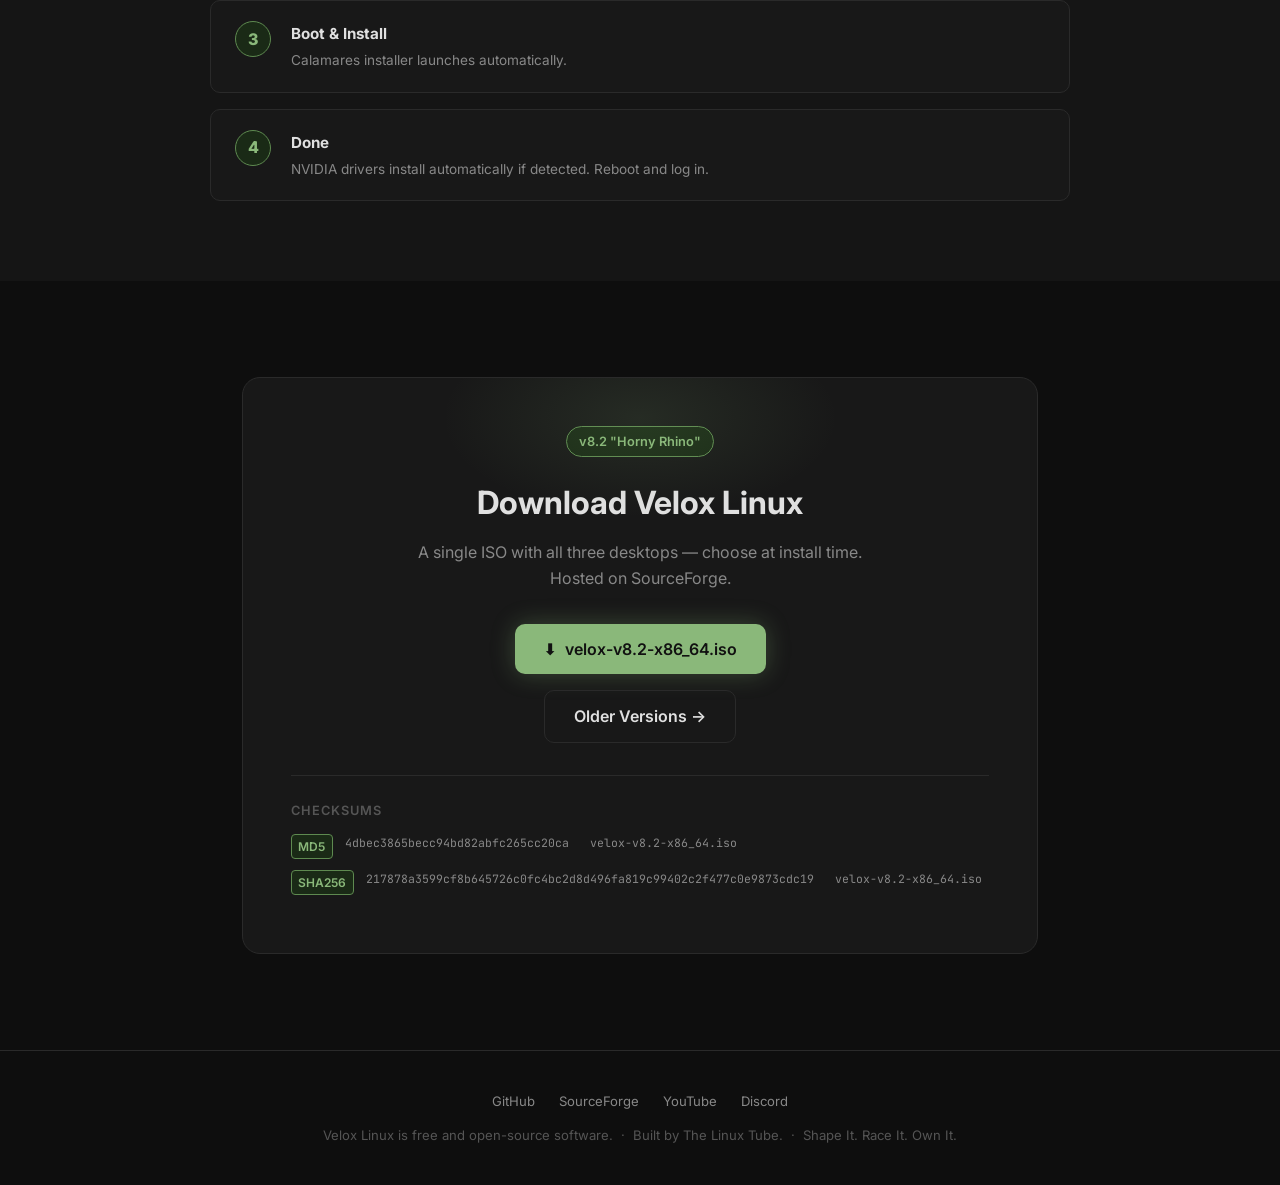
==== commit 940498a8: "Add XFCE desktop page with screenshots and theming details Co-Authored-By: Claude Sonnet 4.6 <norepl" ====
--- a/index.html
+++ b/index.html
@@ -462,6 +462,7 @@
           <li>nwg-drawer app launcher</li>
           <li>Low memory footprint</li>
         </ul>
+        <a href="xfce.html" style="display:inline-block;margin-top:1rem;font-size:.85rem;color:var(--green);font-weight:600;">Screenshots &amp; details →</a>
       </div>
 
     </div>
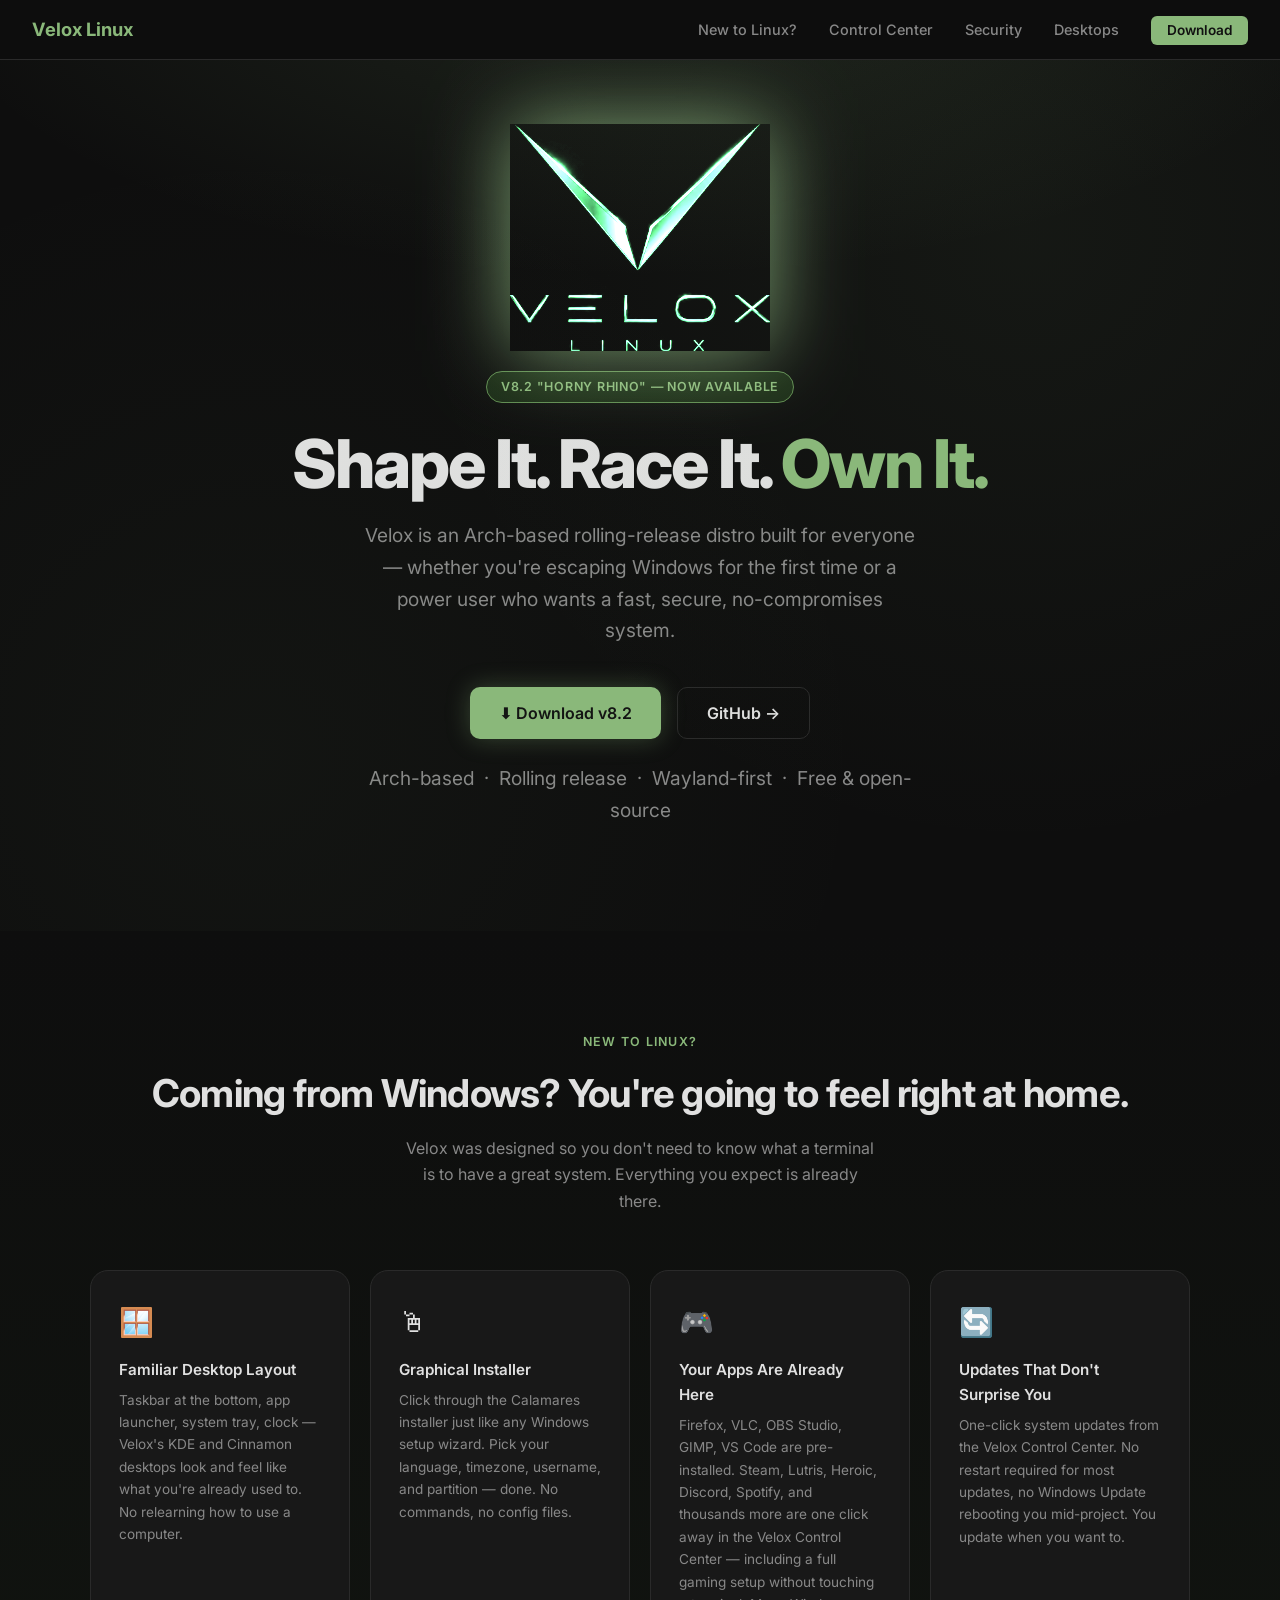
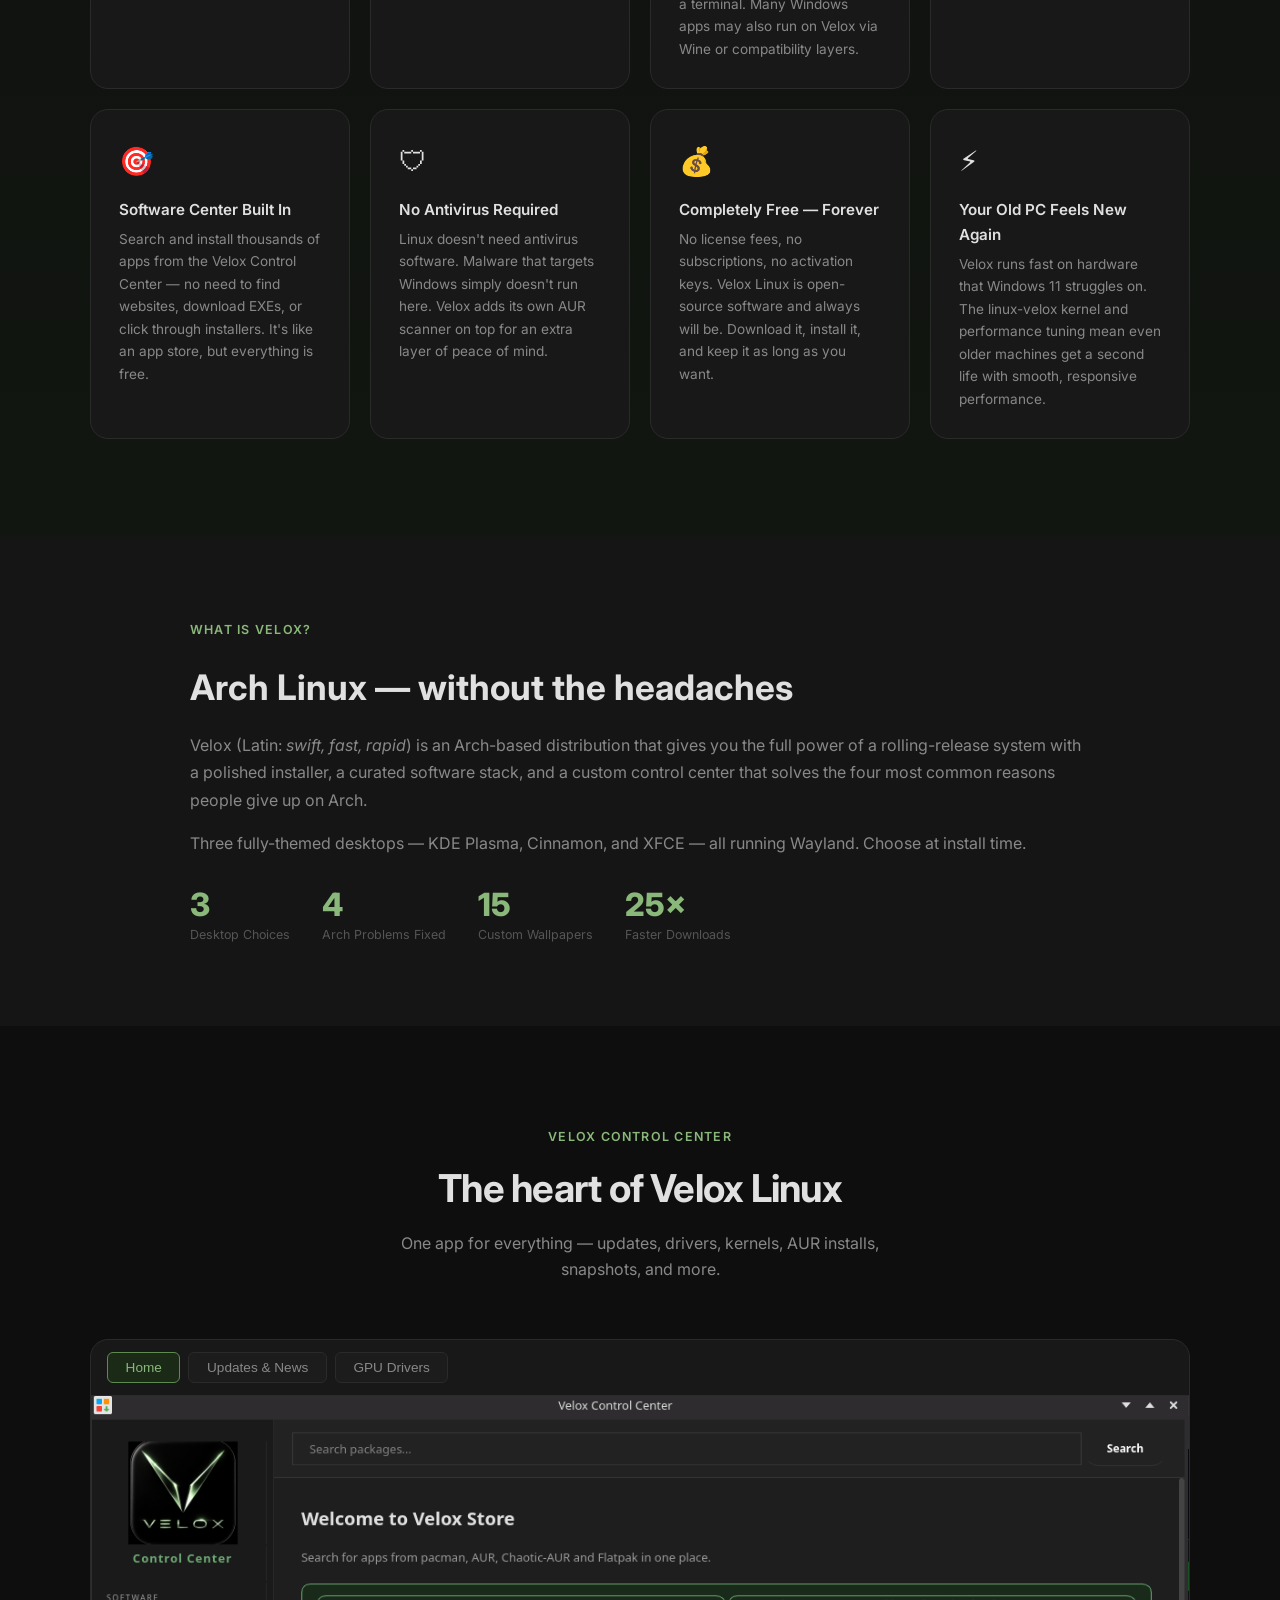
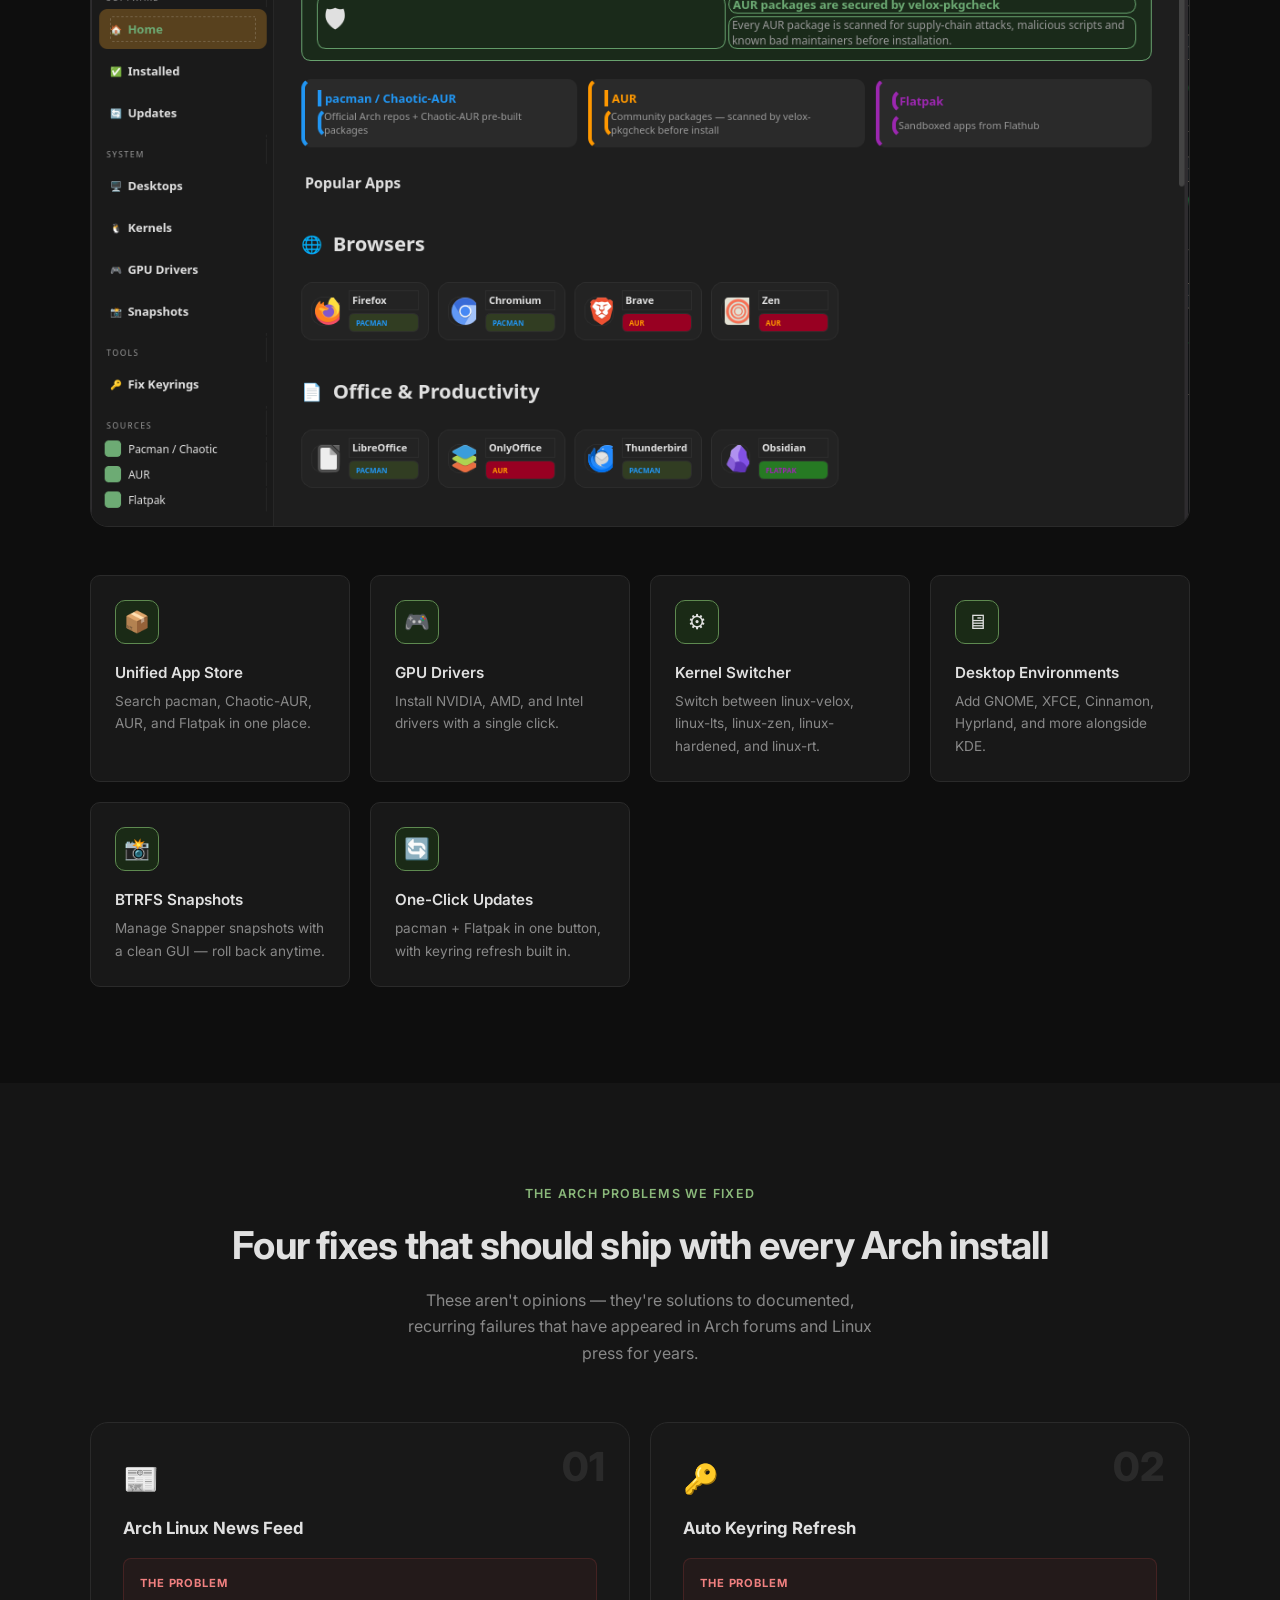
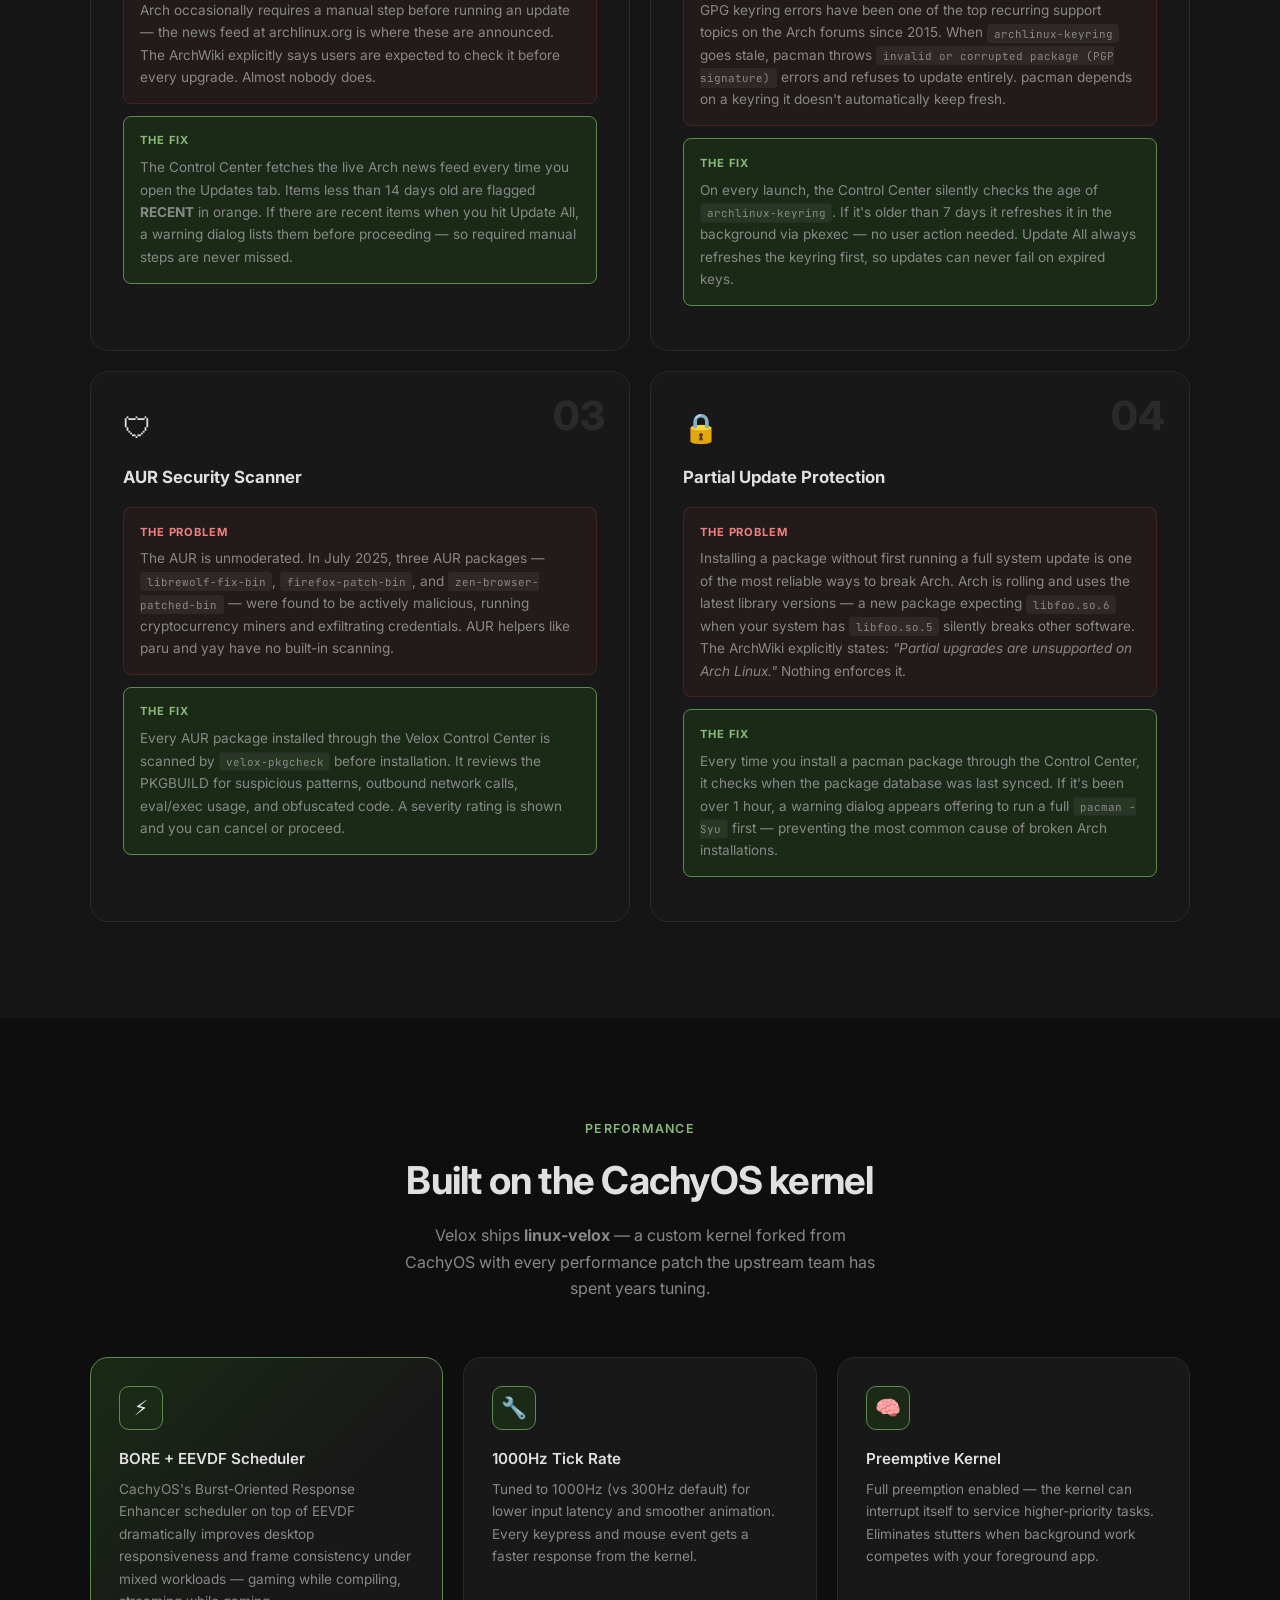
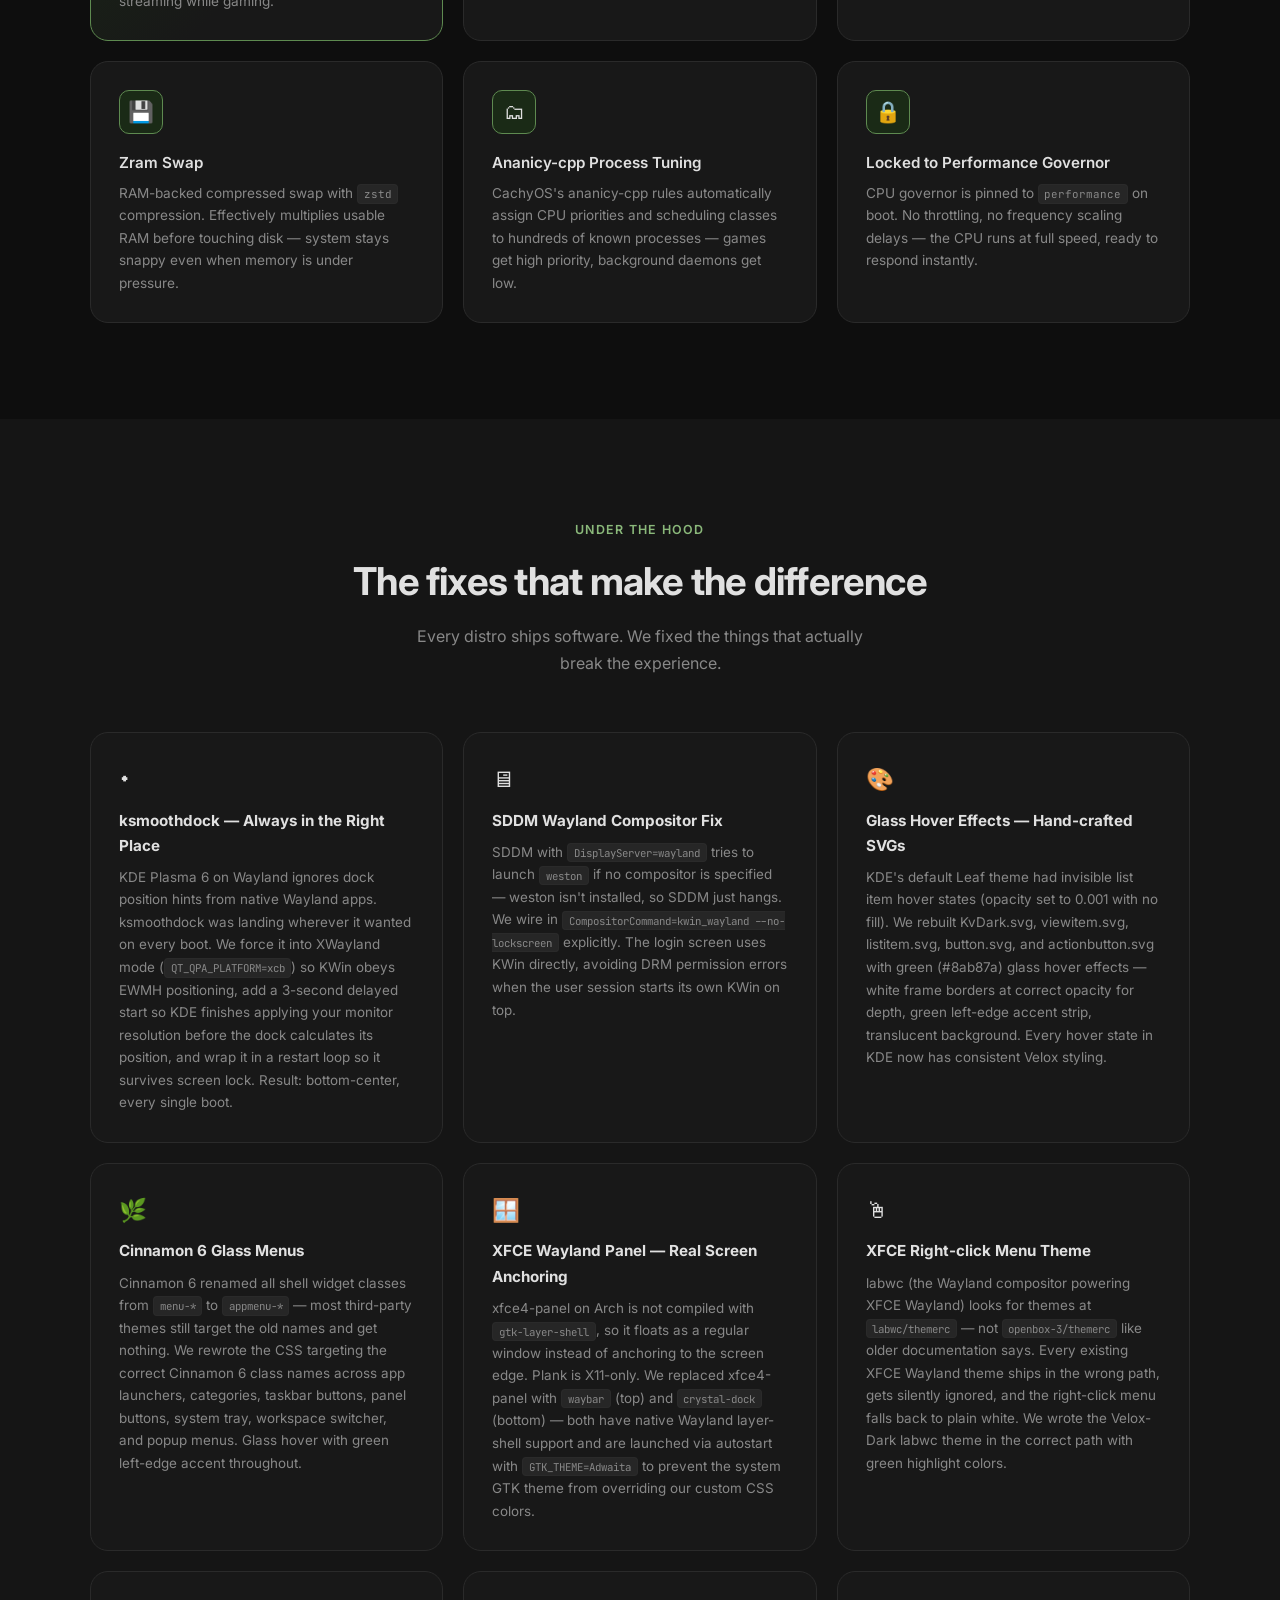
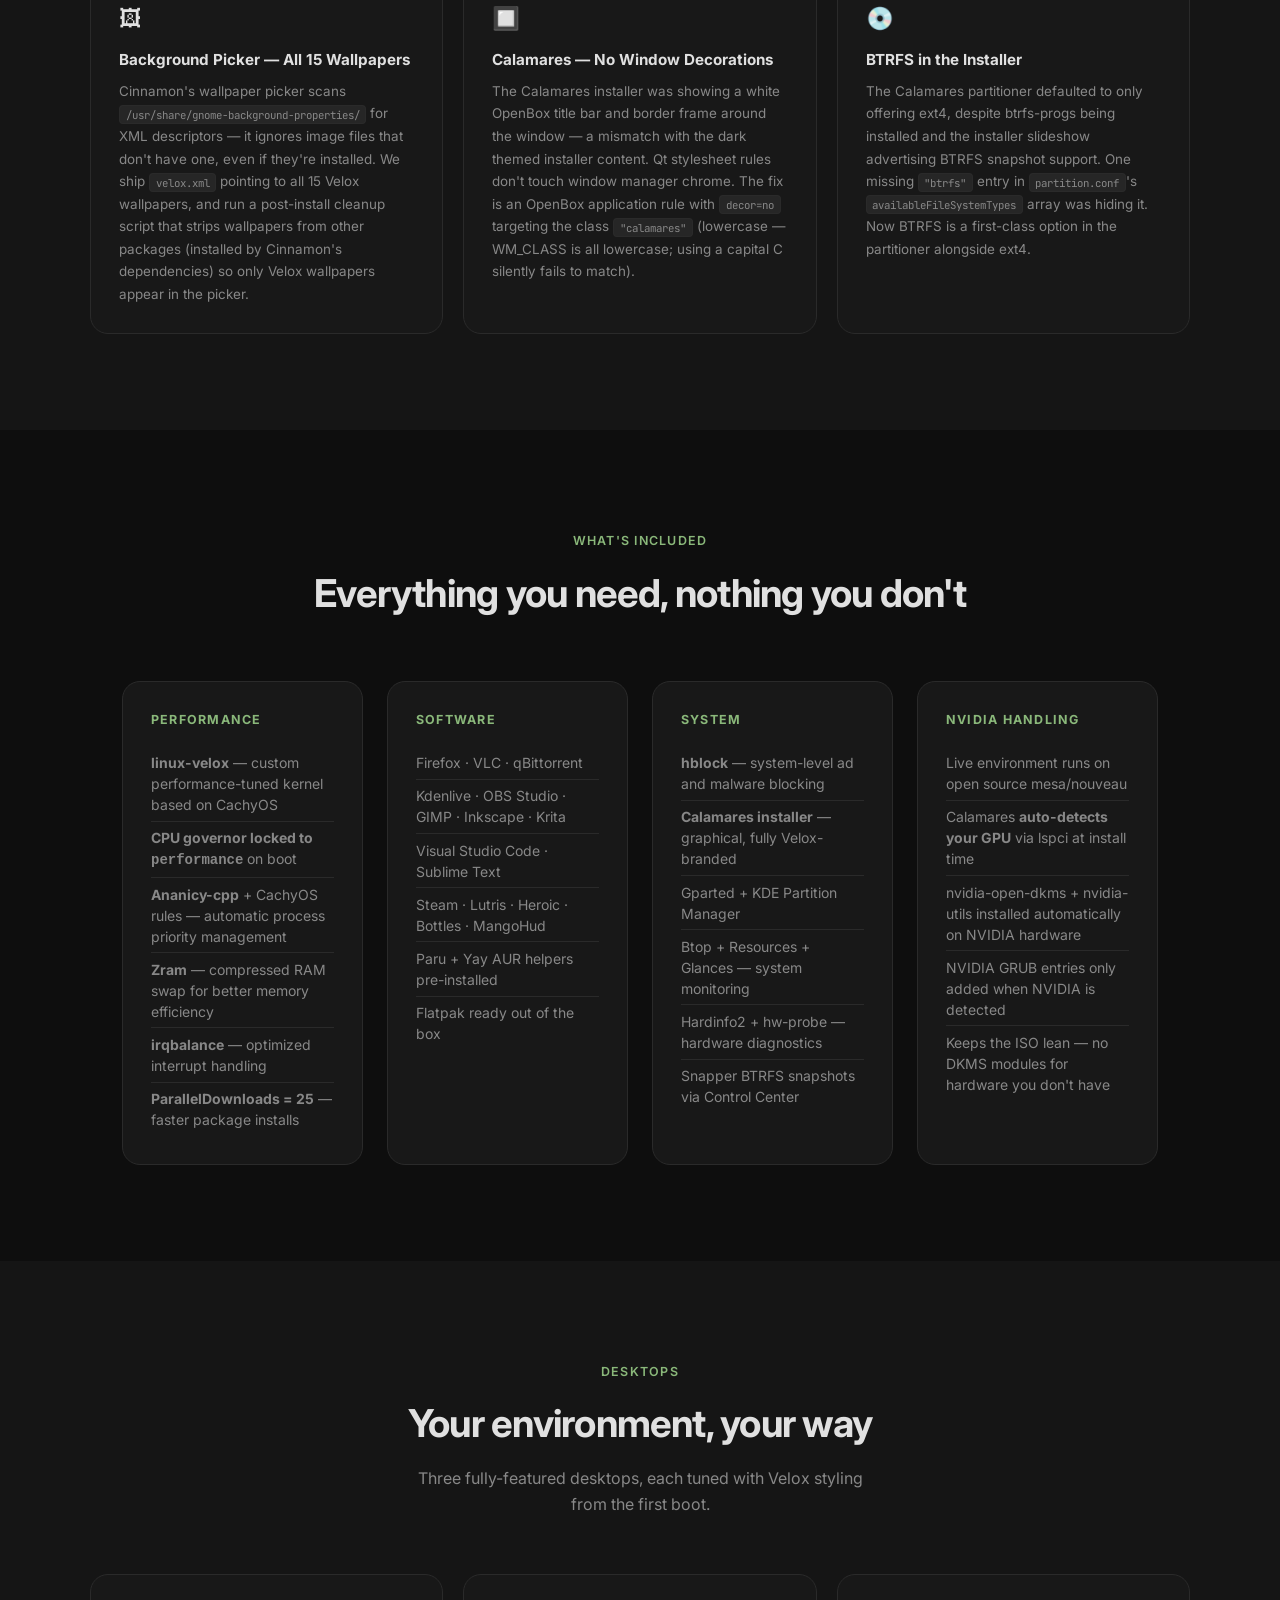
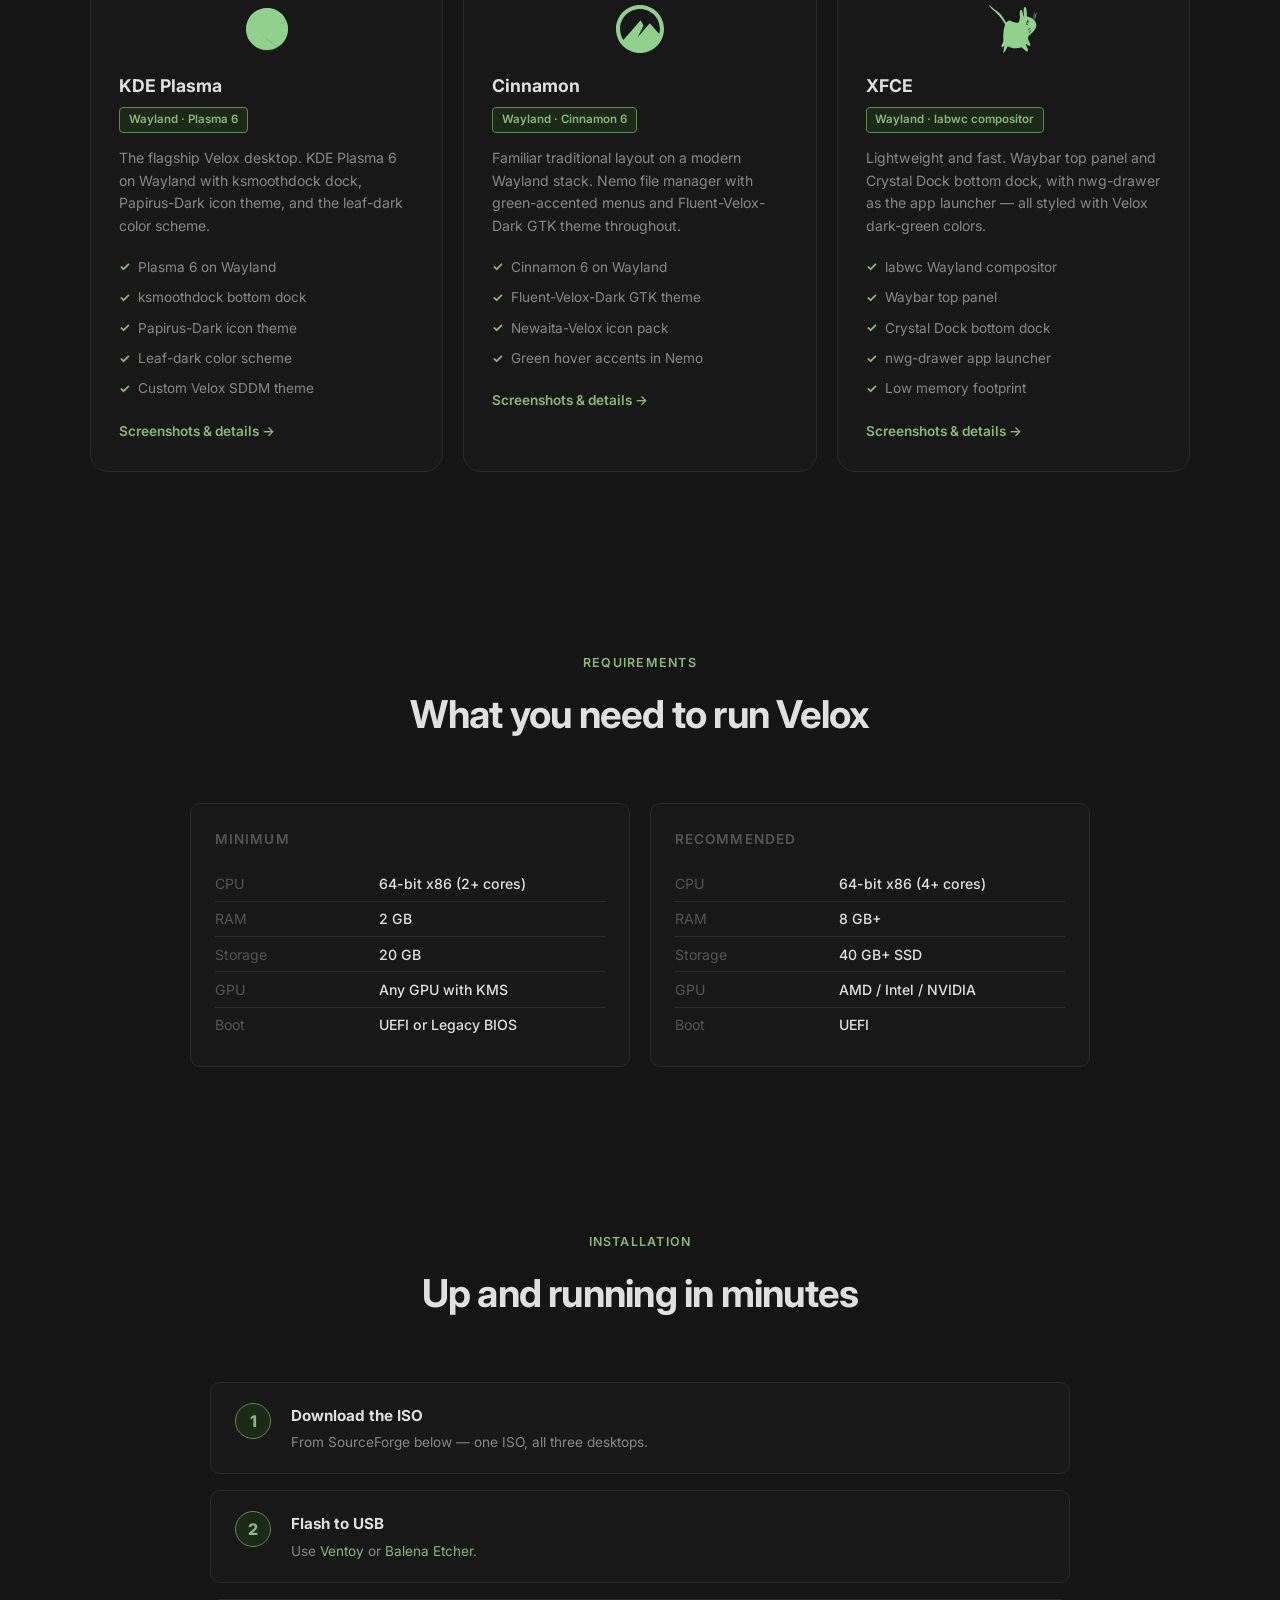
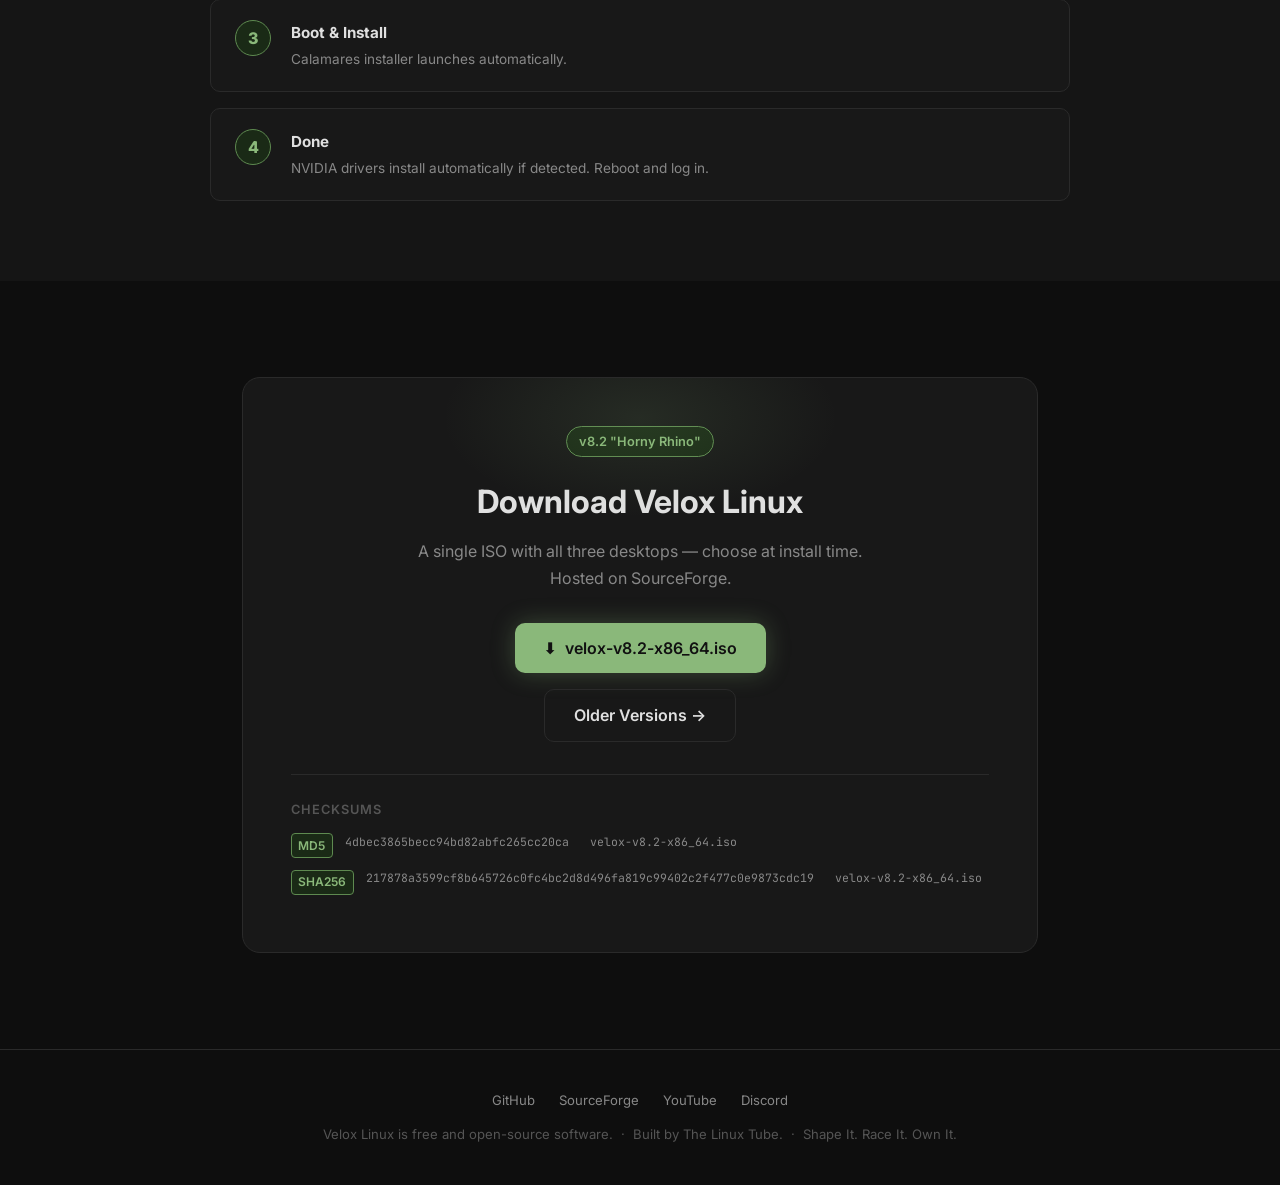
==== commit 70570b56: "Replace desktop card emojis with KDE, Cinnamon, XFCE logos Co-Authored-By: Claude Sonnet 4.6 <norepl" ====
--- a/index.html
+++ b/index.html
@@ -422,7 +422,7 @@
     <div class="desktop-cards">
 
       <div class="desktop-card">
-        <div class="desktop-card-icon">💎</div>
+        <div class="desktop-card-icon"><img src="img/logo-kde.svg" alt="KDE" style="width:48px;height:48px;filter:brightness(0) saturate(100%) invert(70%) sepia(30%) saturate(400%) hue-rotate(70deg);"></div>
         <h3>KDE Plasma</h3>
         <span class="de-tag">Wayland · Plasma 6</span>
         <p>The flagship Velox desktop. KDE Plasma 6 on Wayland with ksmoothdock dock, Papirus-Dark icon theme, and the leaf-dark color scheme.</p>
@@ -437,7 +437,7 @@
       </div>
 
       <div class="desktop-card">
-        <div class="desktop-card-icon">🌿</div>
+        <div class="desktop-card-icon"><img src="img/logo-cinnamon.svg" alt="Cinnamon" style="width:48px;height:48px;filter:brightness(0) saturate(100%) invert(70%) sepia(30%) saturate(400%) hue-rotate(70deg);"></div>
         <h3>Cinnamon</h3>
         <span class="de-tag">Wayland · Cinnamon 6</span>
         <p>Familiar traditional layout on a modern Wayland stack. Nemo file manager with green-accented menus and Fluent-Velox-Dark GTK theme throughout.</p>
@@ -451,7 +451,7 @@
       </div>
 
       <div class="desktop-card">
-        <div class="desktop-card-icon">🪟</div>
+        <div class="desktop-card-icon"><img src="img/logo-xfce.svg" alt="XFCE" style="width:48px;height:48px;filter:brightness(0) saturate(100%) invert(70%) sepia(30%) saturate(400%) hue-rotate(70deg);"></div>
         <h3>XFCE</h3>
         <span class="de-tag">Wayland · labwc compositor</span>
         <p>Lightweight and fast. Waybar top panel and Crystal Dock bottom dock, with nwg-drawer as the app launcher — all styled with Velox dark-green colors.</p>
--- a/css/style.css
+++ b/css/style.css
@@ -883,6 +883,10 @@
 .desktop-card-icon {
   font-size: 2rem;
   margin-bottom: 1rem;
+  display: flex;
+  align-items: center;
+  justify-content: center;
+  height: 52px;
 }
 
 .desktop-card h3 {
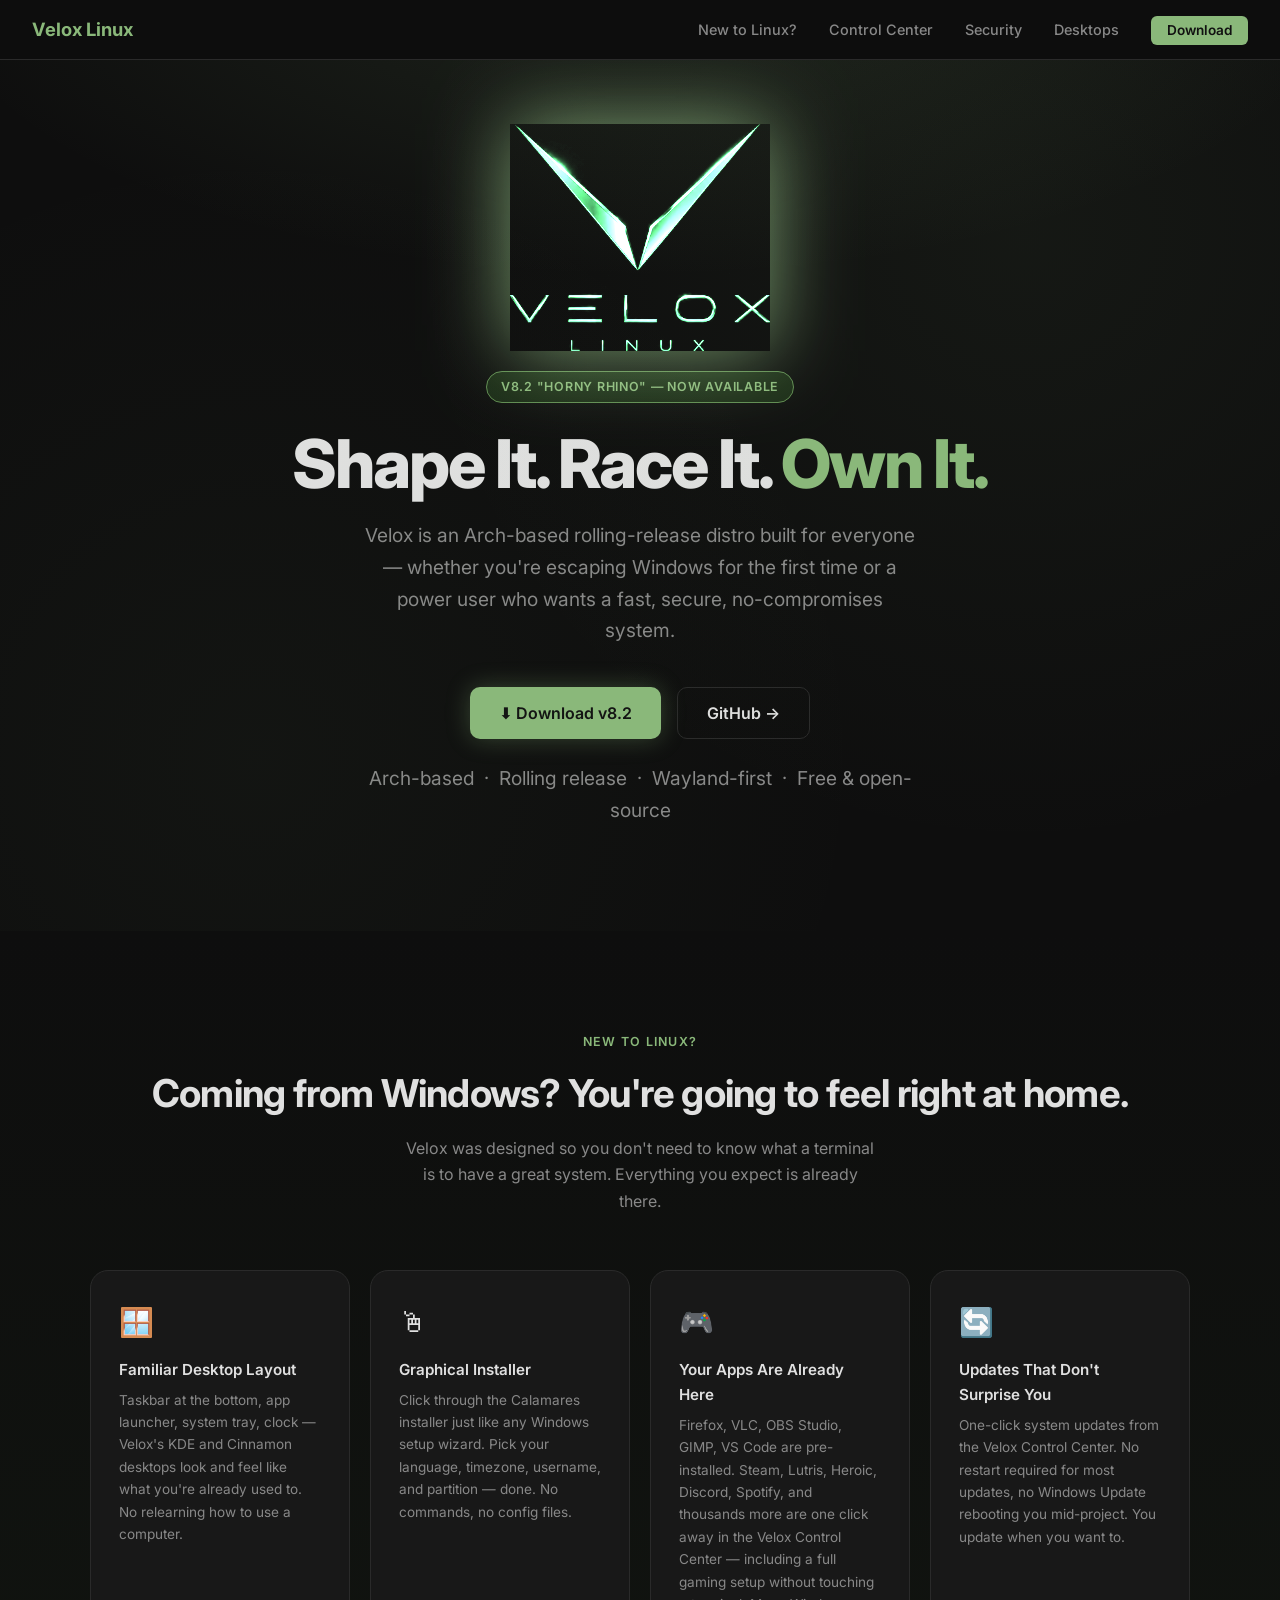
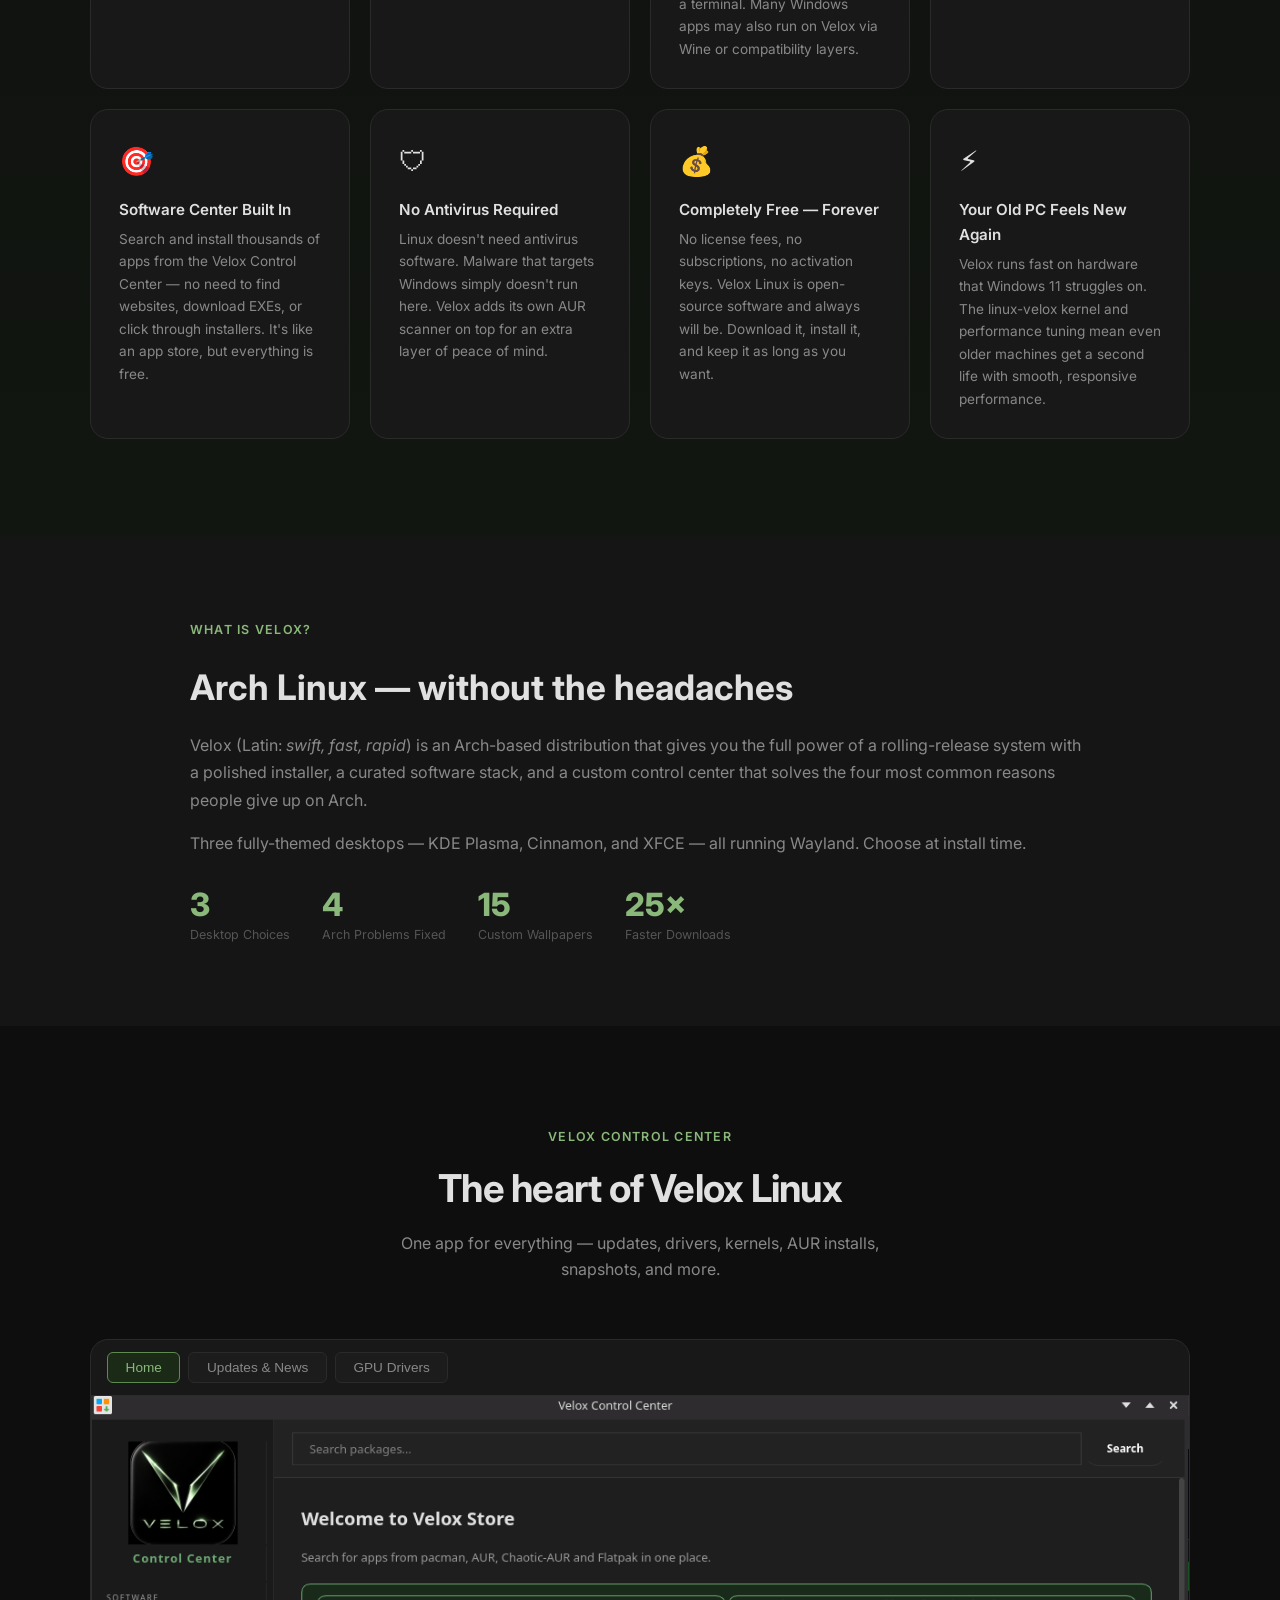
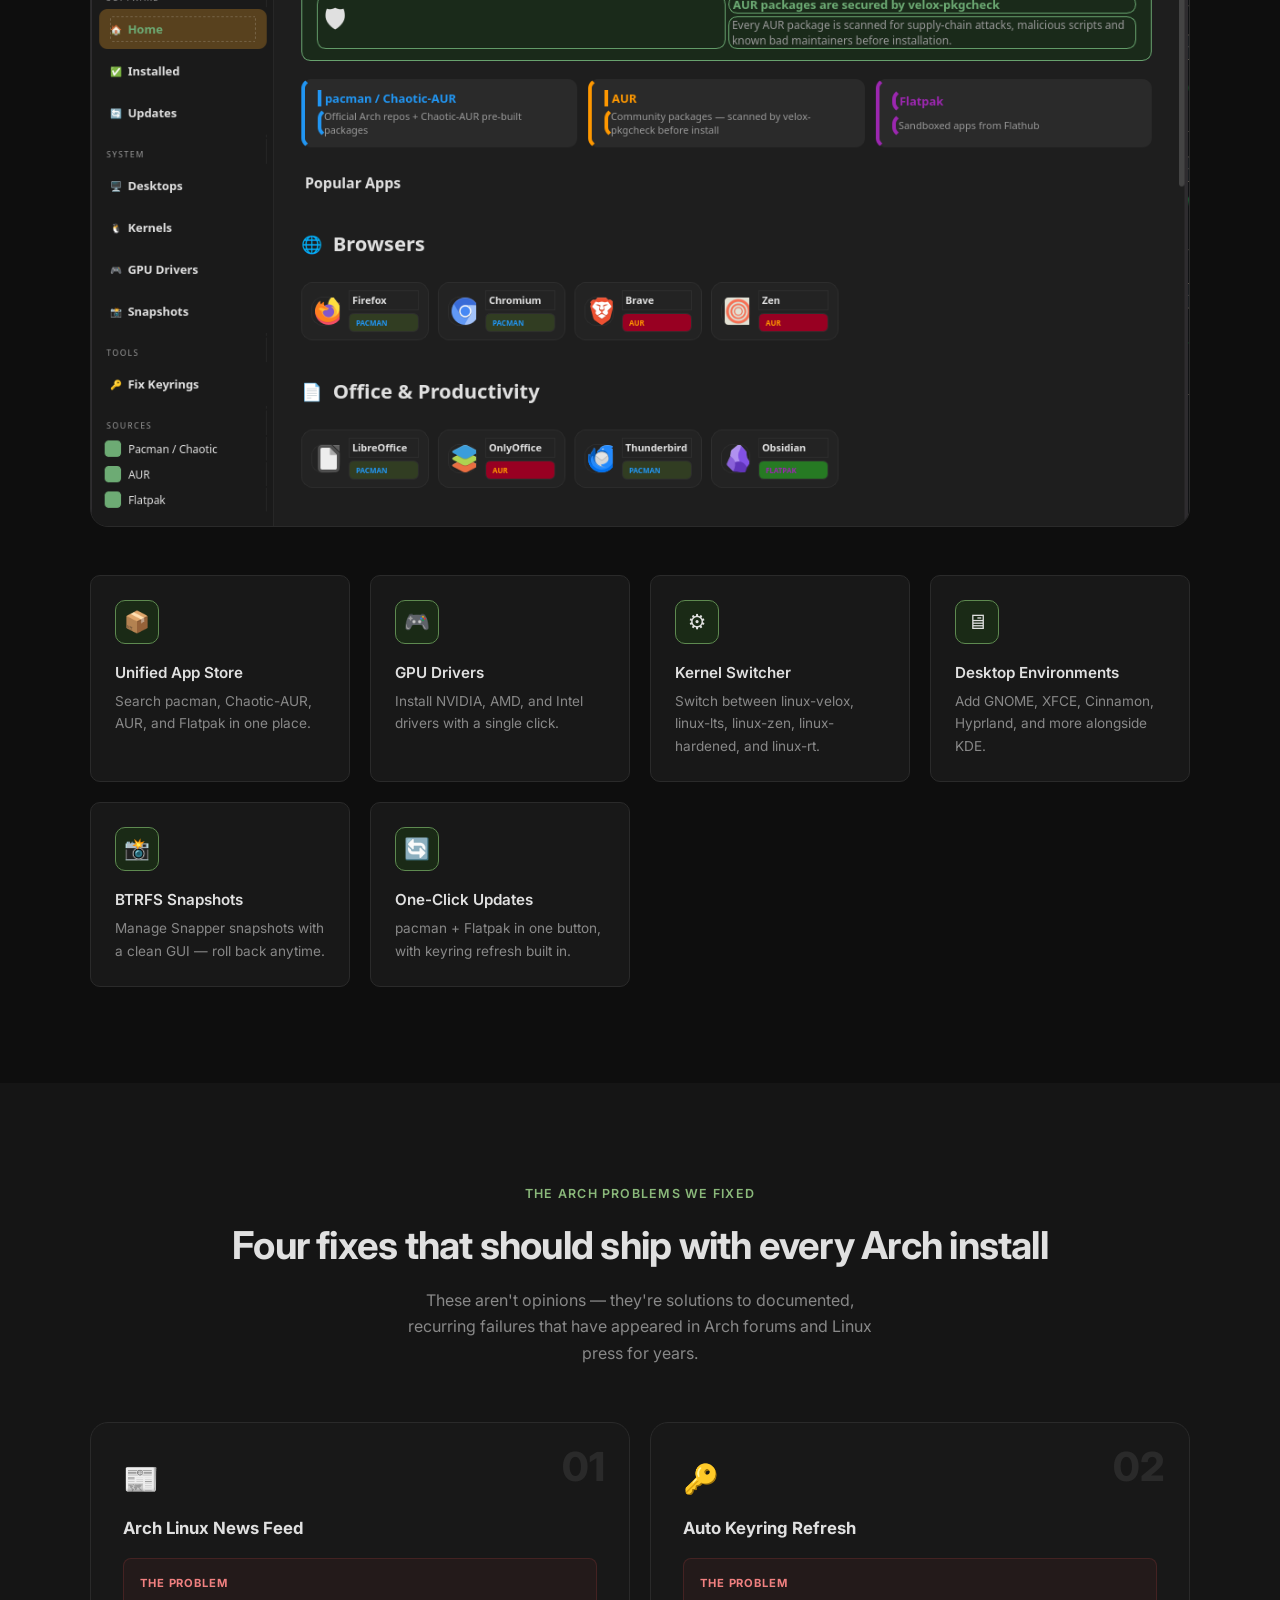
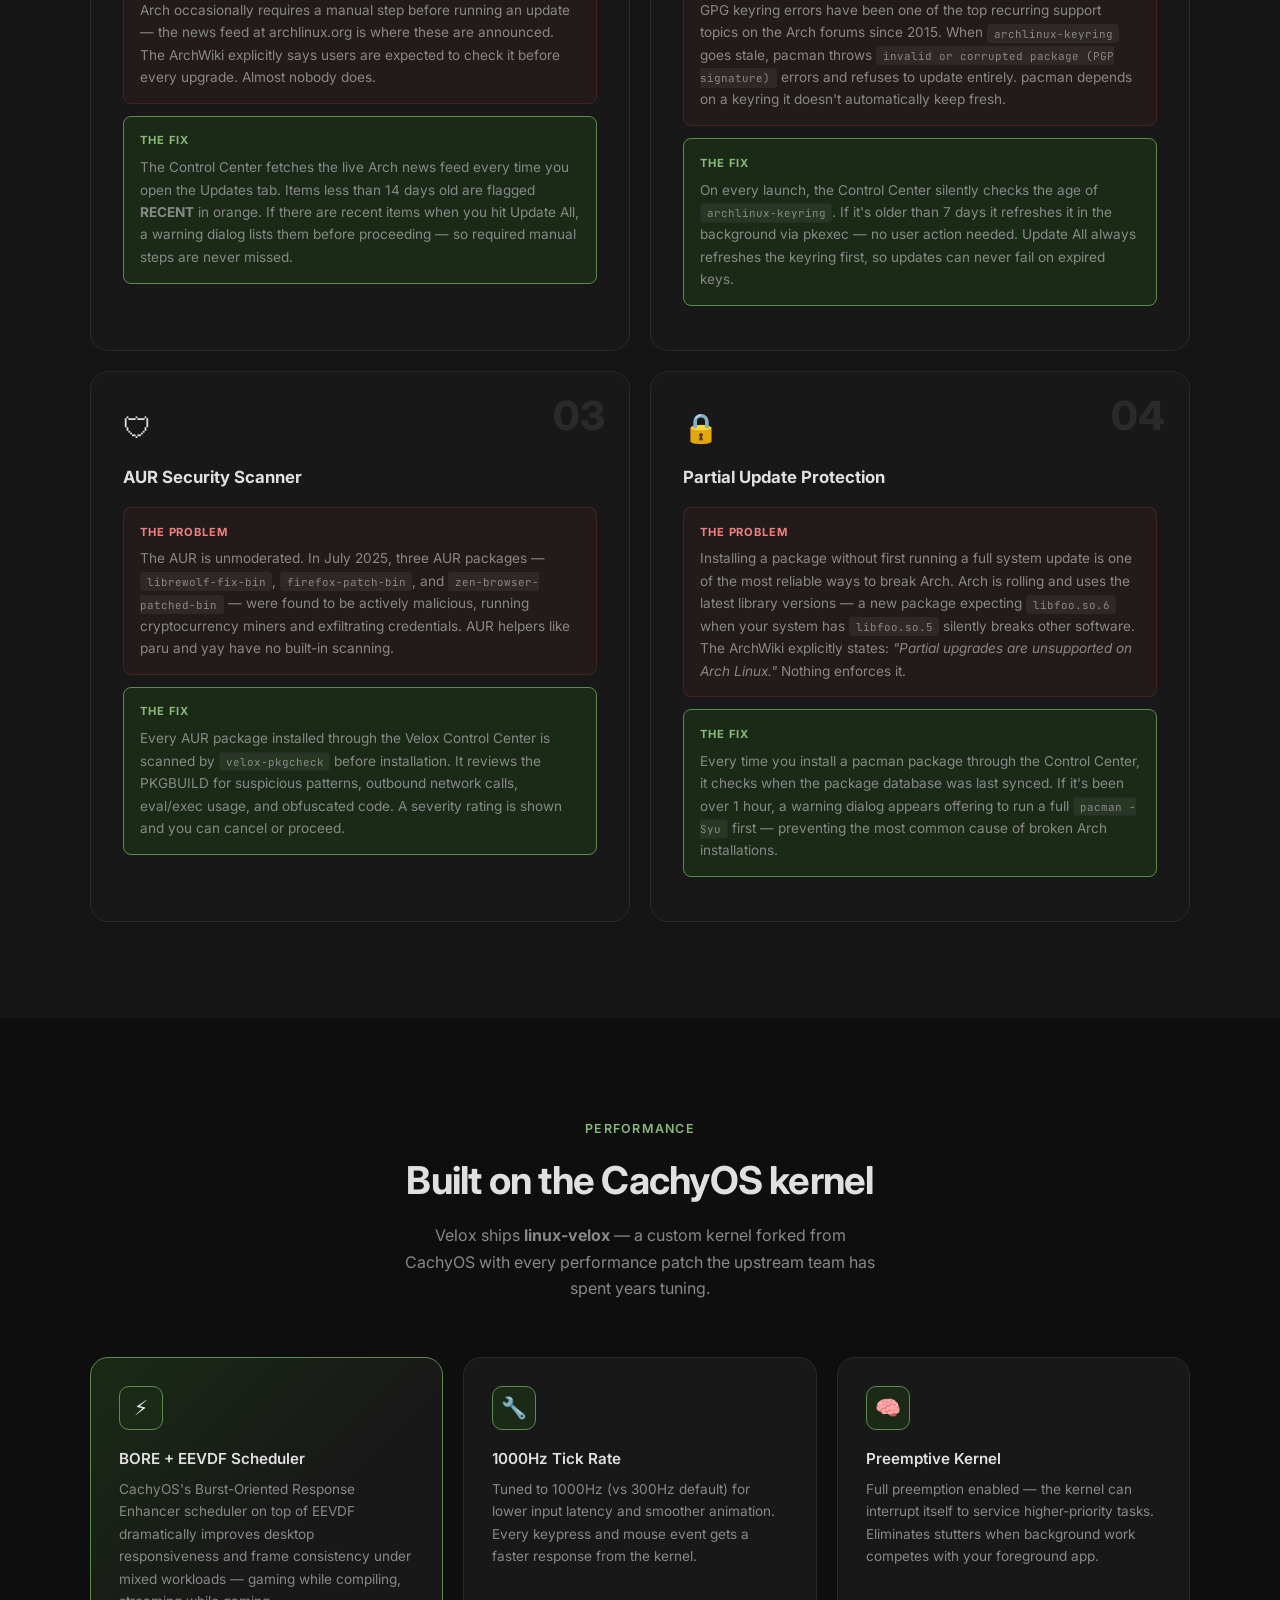
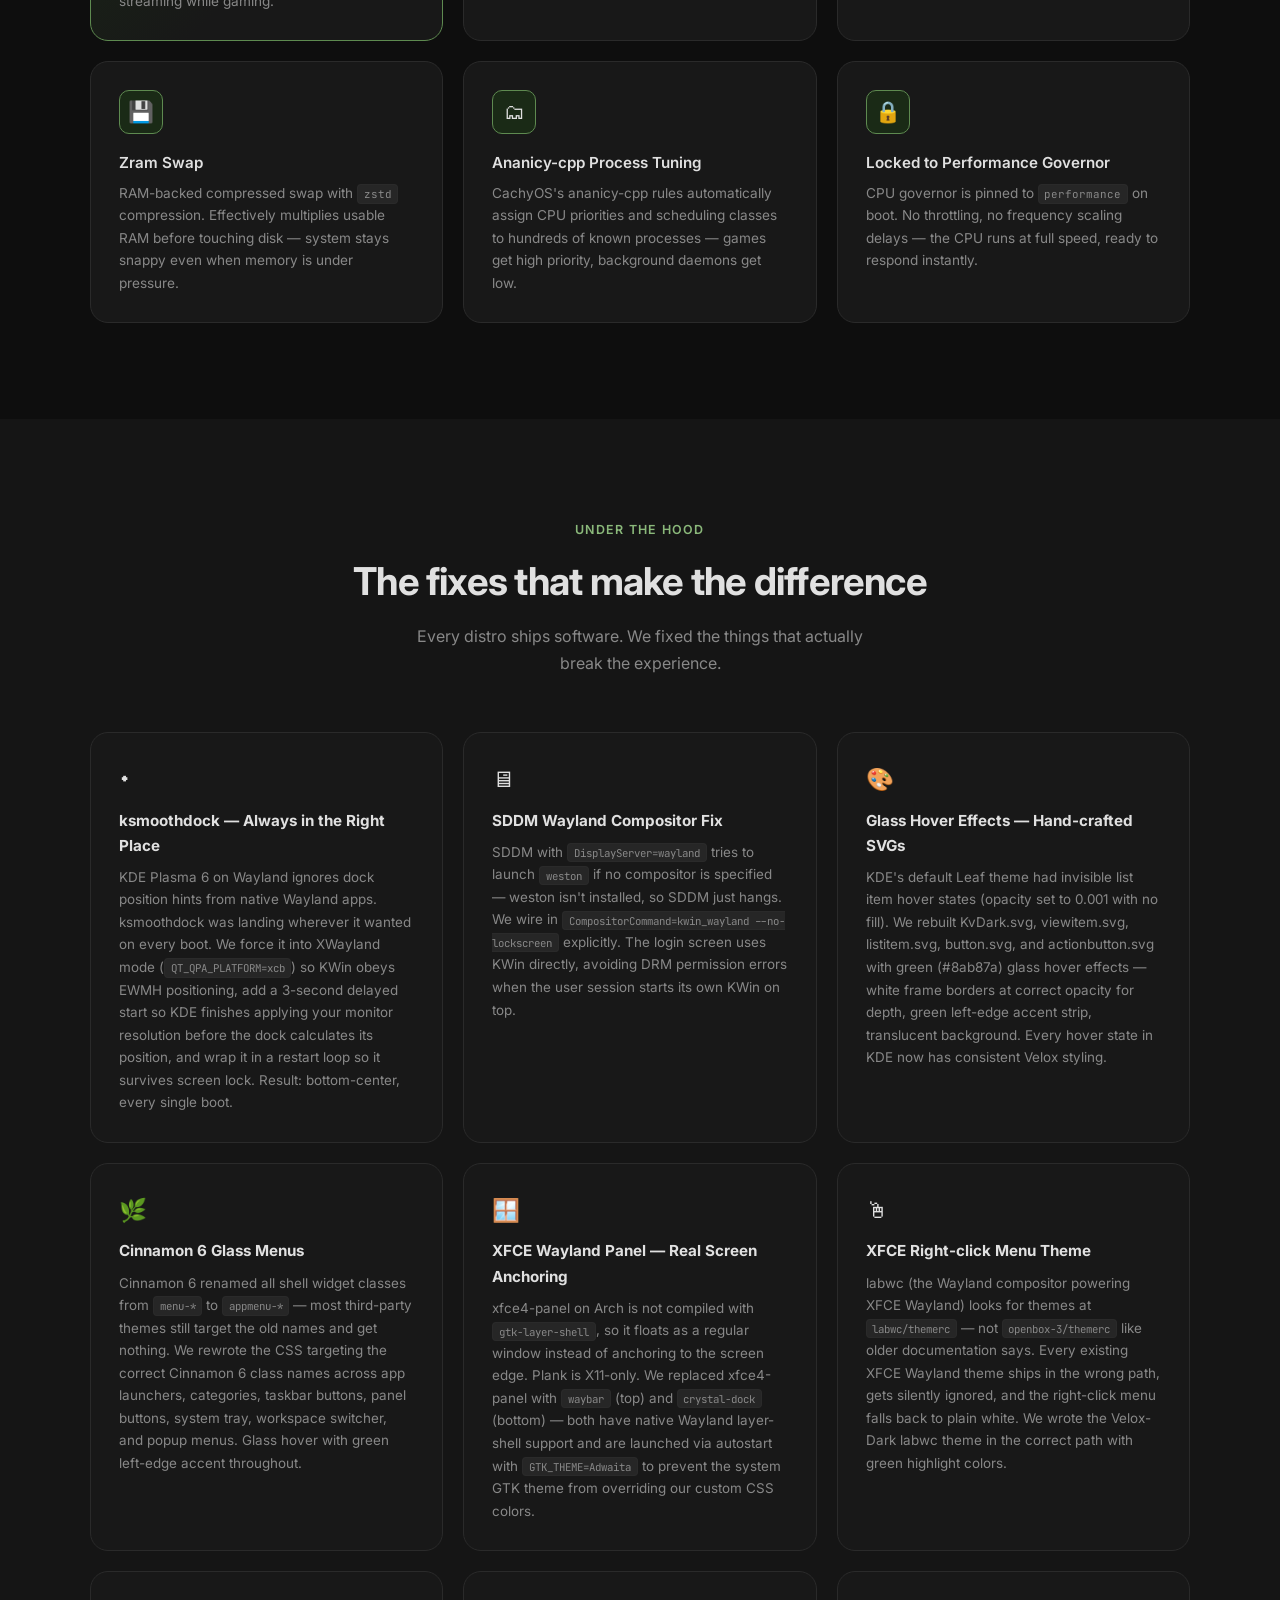
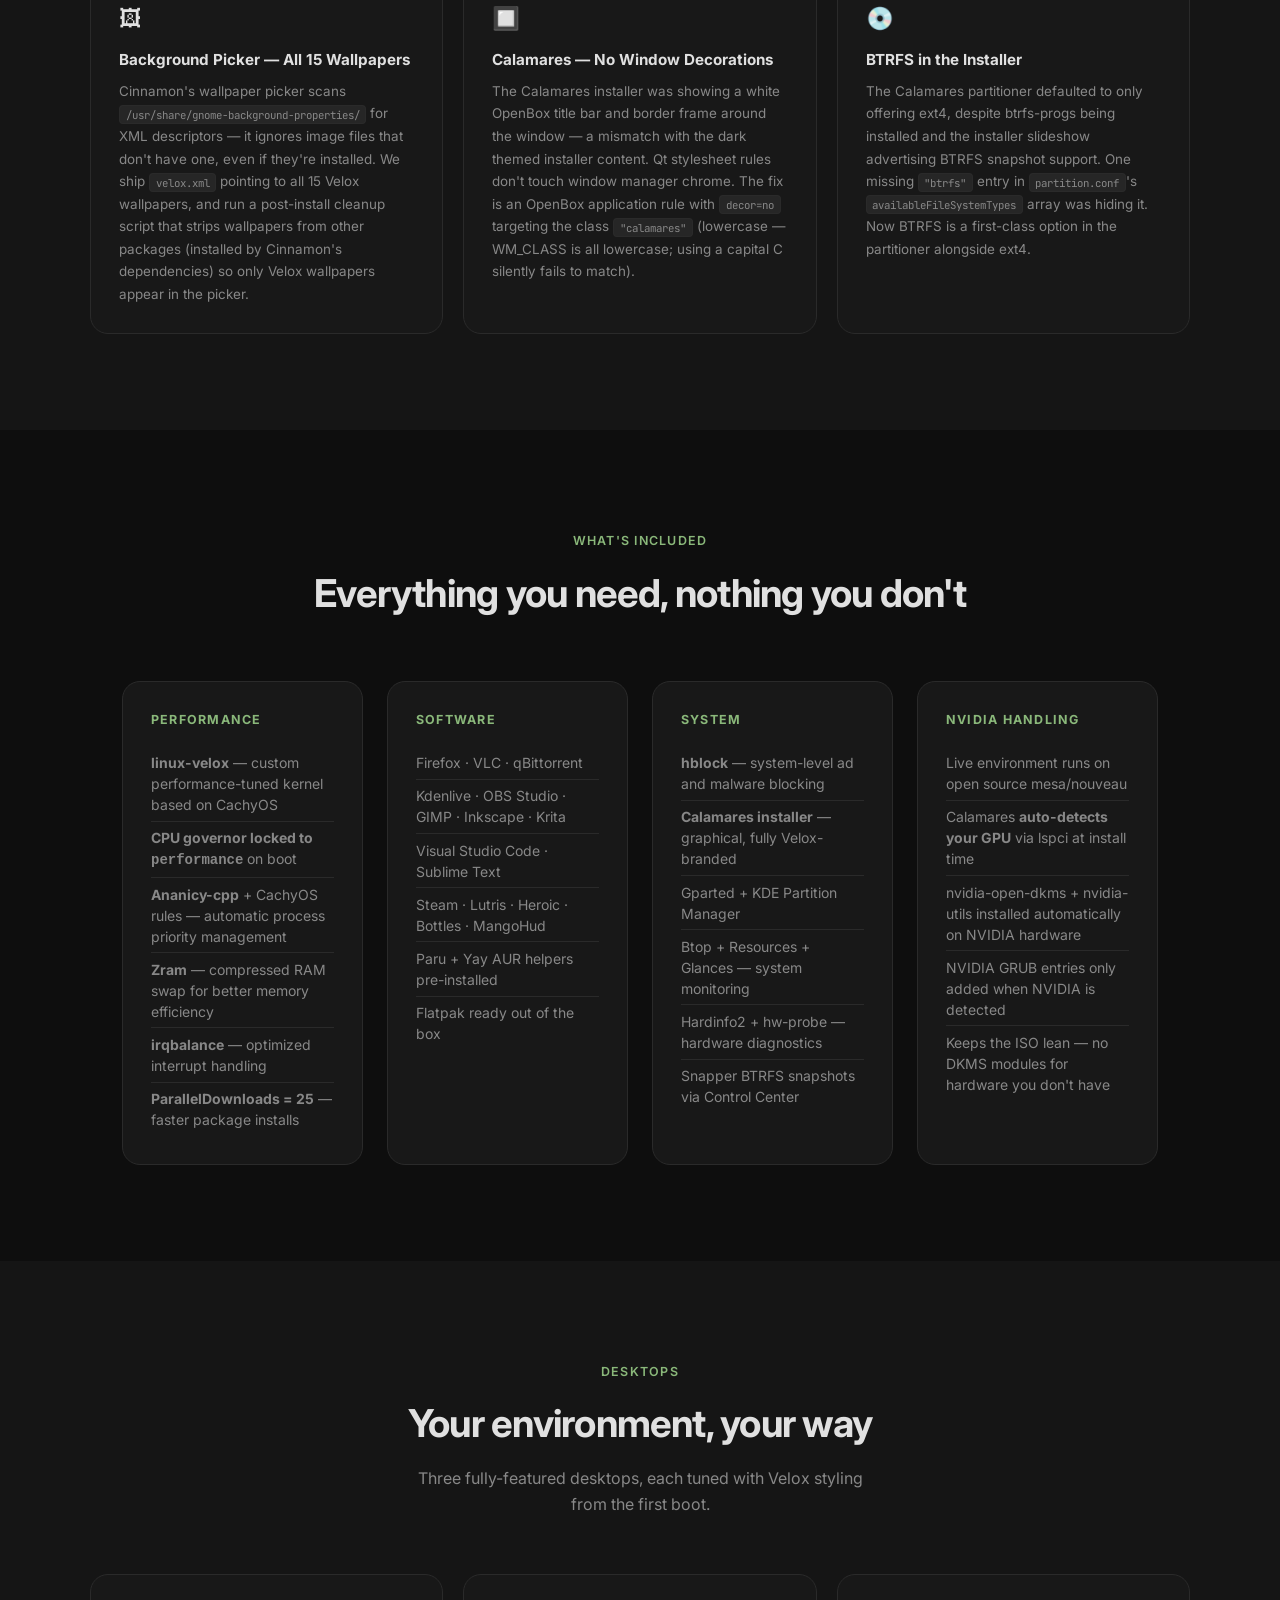
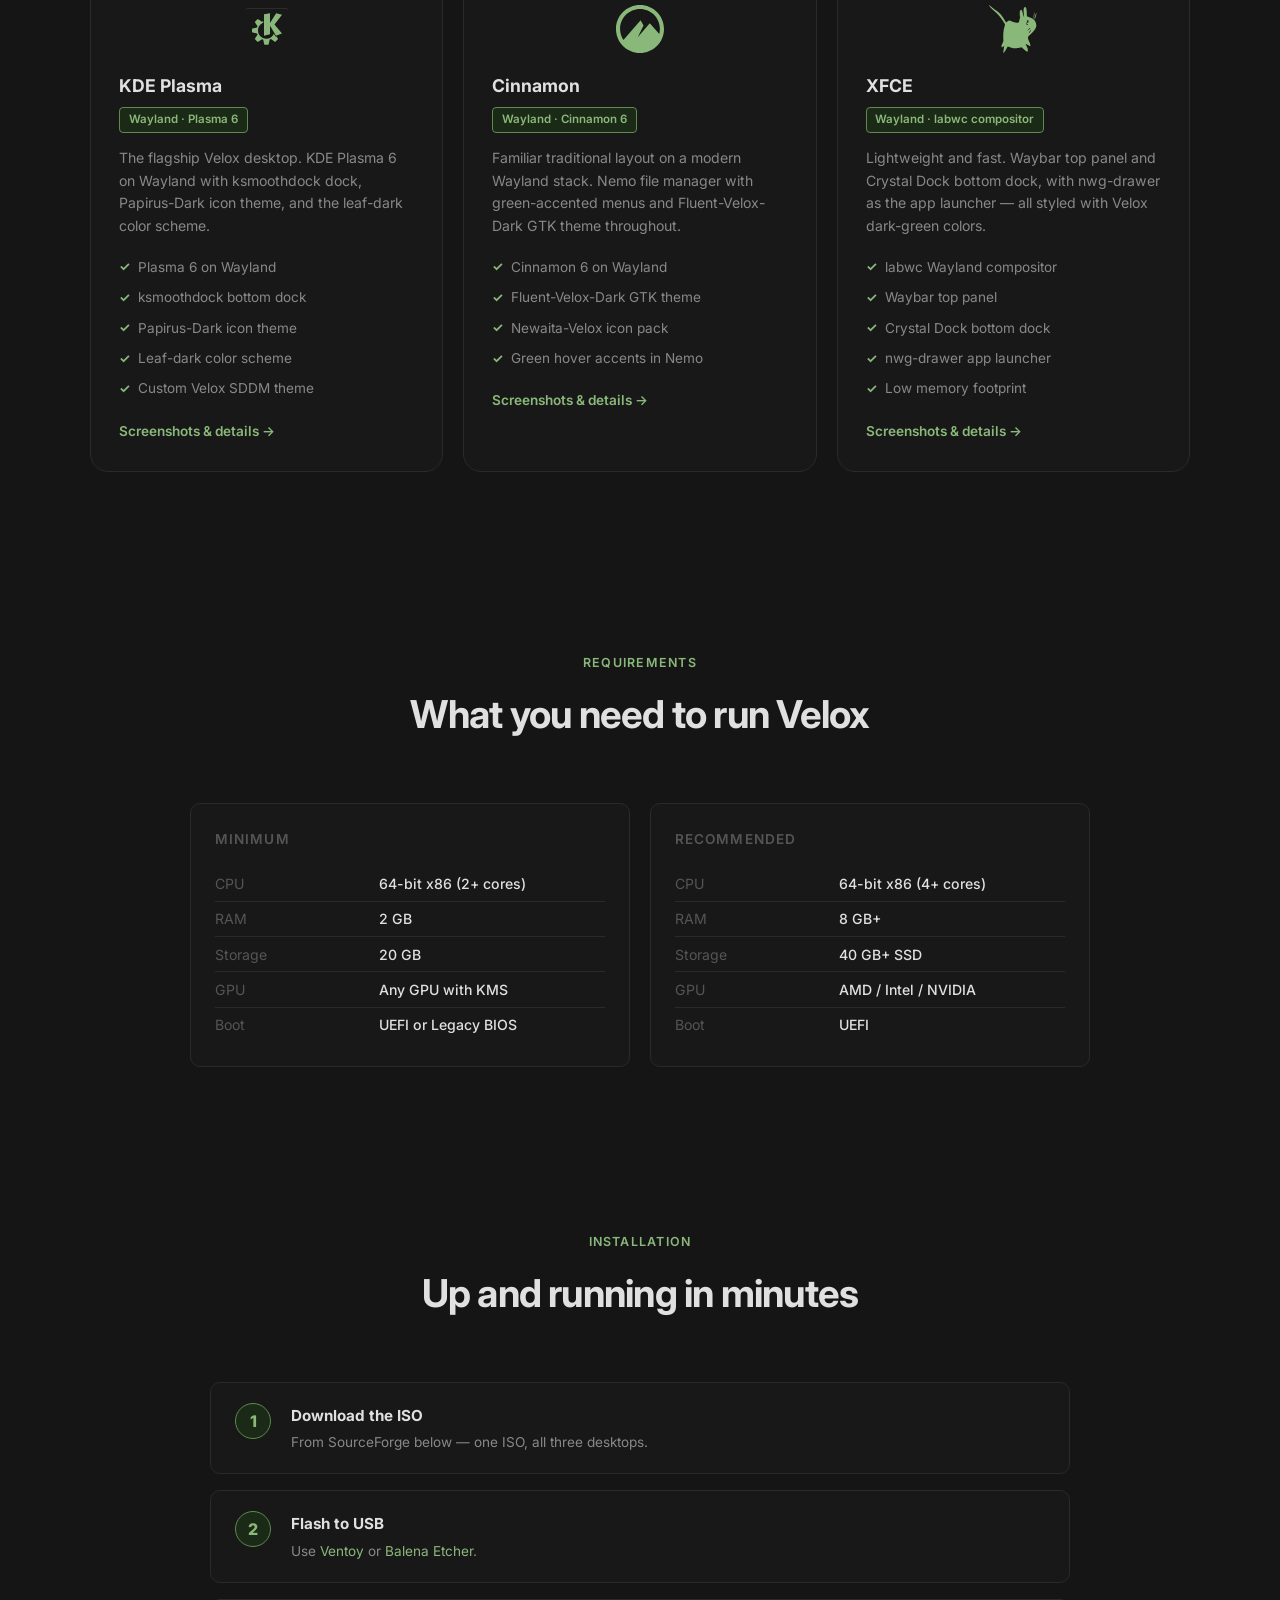
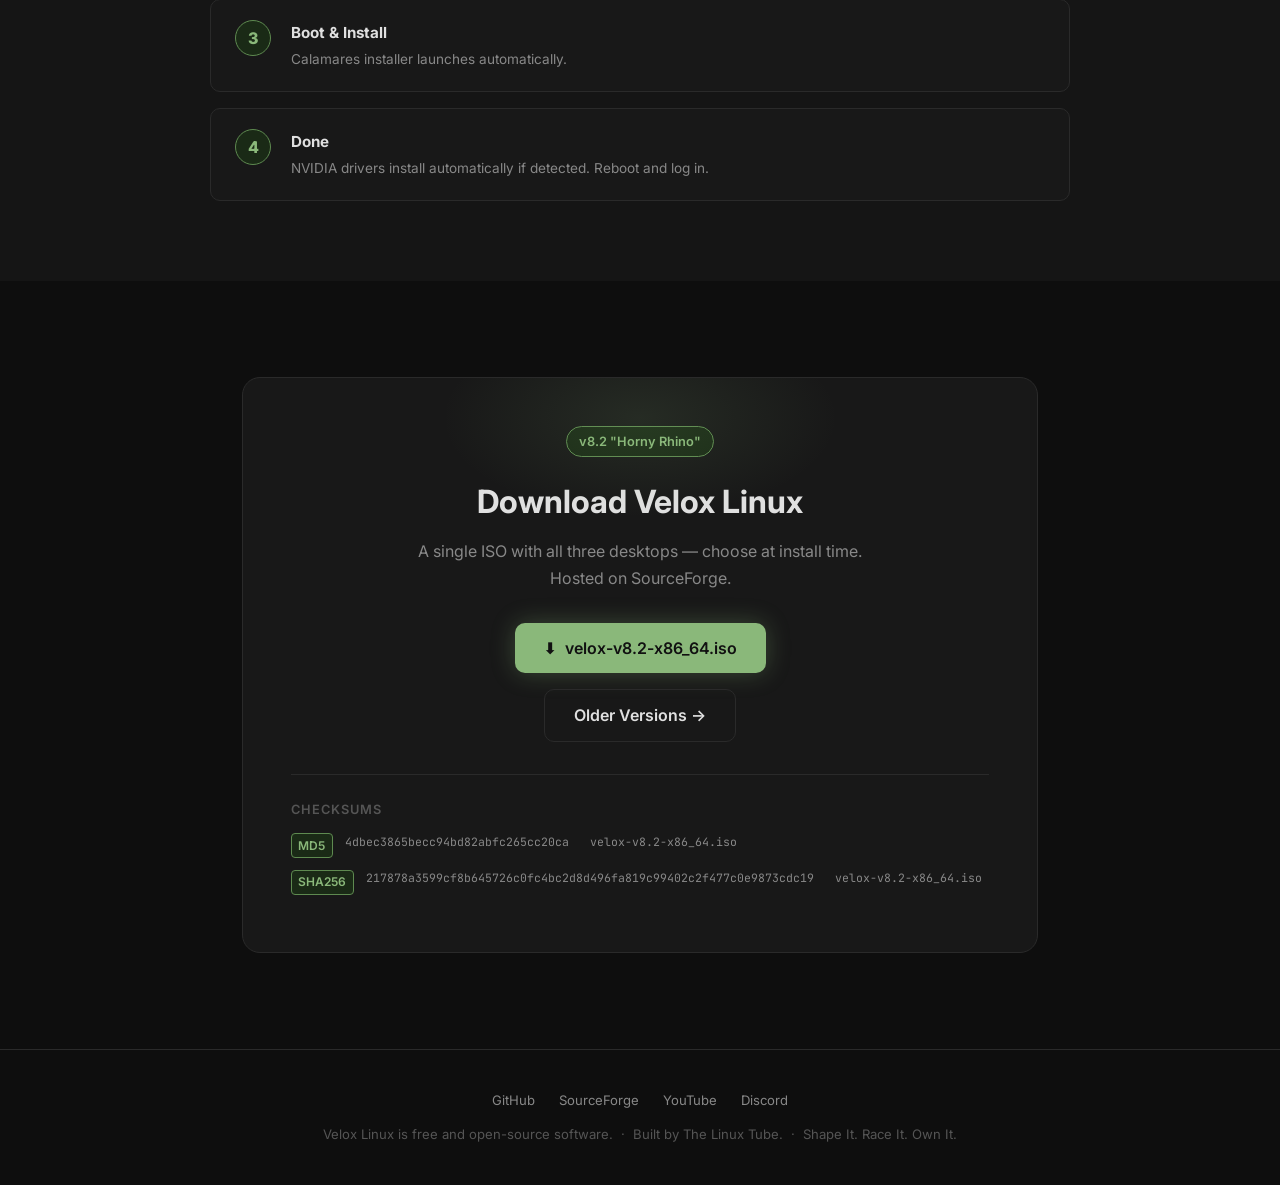
==== commit d1a1a09e: "Fix DE logos — recolor SVGs to Velox green, remove CSS filter Co-Authored-By: Claude Sonnet 4.6 <nor" ====
--- a/index.html
+++ b/index.html
@@ -422,7 +422,7 @@
     <div class="desktop-cards">
 
       <div class="desktop-card">
-        <div class="desktop-card-icon"><img src="img/logo-kde.svg" alt="KDE" style="width:48px;height:48px;filter:brightness(0) saturate(100%) invert(70%) sepia(30%) saturate(400%) hue-rotate(70deg);"></div>
+        <div class="desktop-card-icon"><img src="img/logo-kde.svg" alt="KDE" style="width:48px;height:48px;"></div>
         <h3>KDE Plasma</h3>
         <span class="de-tag">Wayland · Plasma 6</span>
         <p>The flagship Velox desktop. KDE Plasma 6 on Wayland with ksmoothdock dock, Papirus-Dark icon theme, and the leaf-dark color scheme.</p>
@@ -437,7 +437,7 @@
       </div>
 
       <div class="desktop-card">
-        <div class="desktop-card-icon"><img src="img/logo-cinnamon.svg" alt="Cinnamon" style="width:48px;height:48px;filter:brightness(0) saturate(100%) invert(70%) sepia(30%) saturate(400%) hue-rotate(70deg);"></div>
+        <div class="desktop-card-icon"><img src="img/logo-cinnamon.svg" alt="Cinnamon" style="width:48px;height:48px;"></div>
         <h3>Cinnamon</h3>
         <span class="de-tag">Wayland · Cinnamon 6</span>
         <p>Familiar traditional layout on a modern Wayland stack. Nemo file manager with green-accented menus and Fluent-Velox-Dark GTK theme throughout.</p>
@@ -451,7 +451,7 @@
       </div>
 
       <div class="desktop-card">
-        <div class="desktop-card-icon"><img src="img/logo-xfce.svg" alt="XFCE" style="width:48px;height:48px;filter:brightness(0) saturate(100%) invert(70%) sepia(30%) saturate(400%) hue-rotate(70deg);"></div>
+        <div class="desktop-card-icon"><img src="img/logo-xfce.svg" alt="XFCE" style="width:48px;height:48px;"></div>
         <h3>XFCE</h3>
         <span class="de-tag">Wayland · labwc compositor</span>
         <p>Lightweight and fast. Waybar top panel and Crystal Dock bottom dock, with nwg-drawer as the app launcher — all styled with Velox dark-green colors.</p>
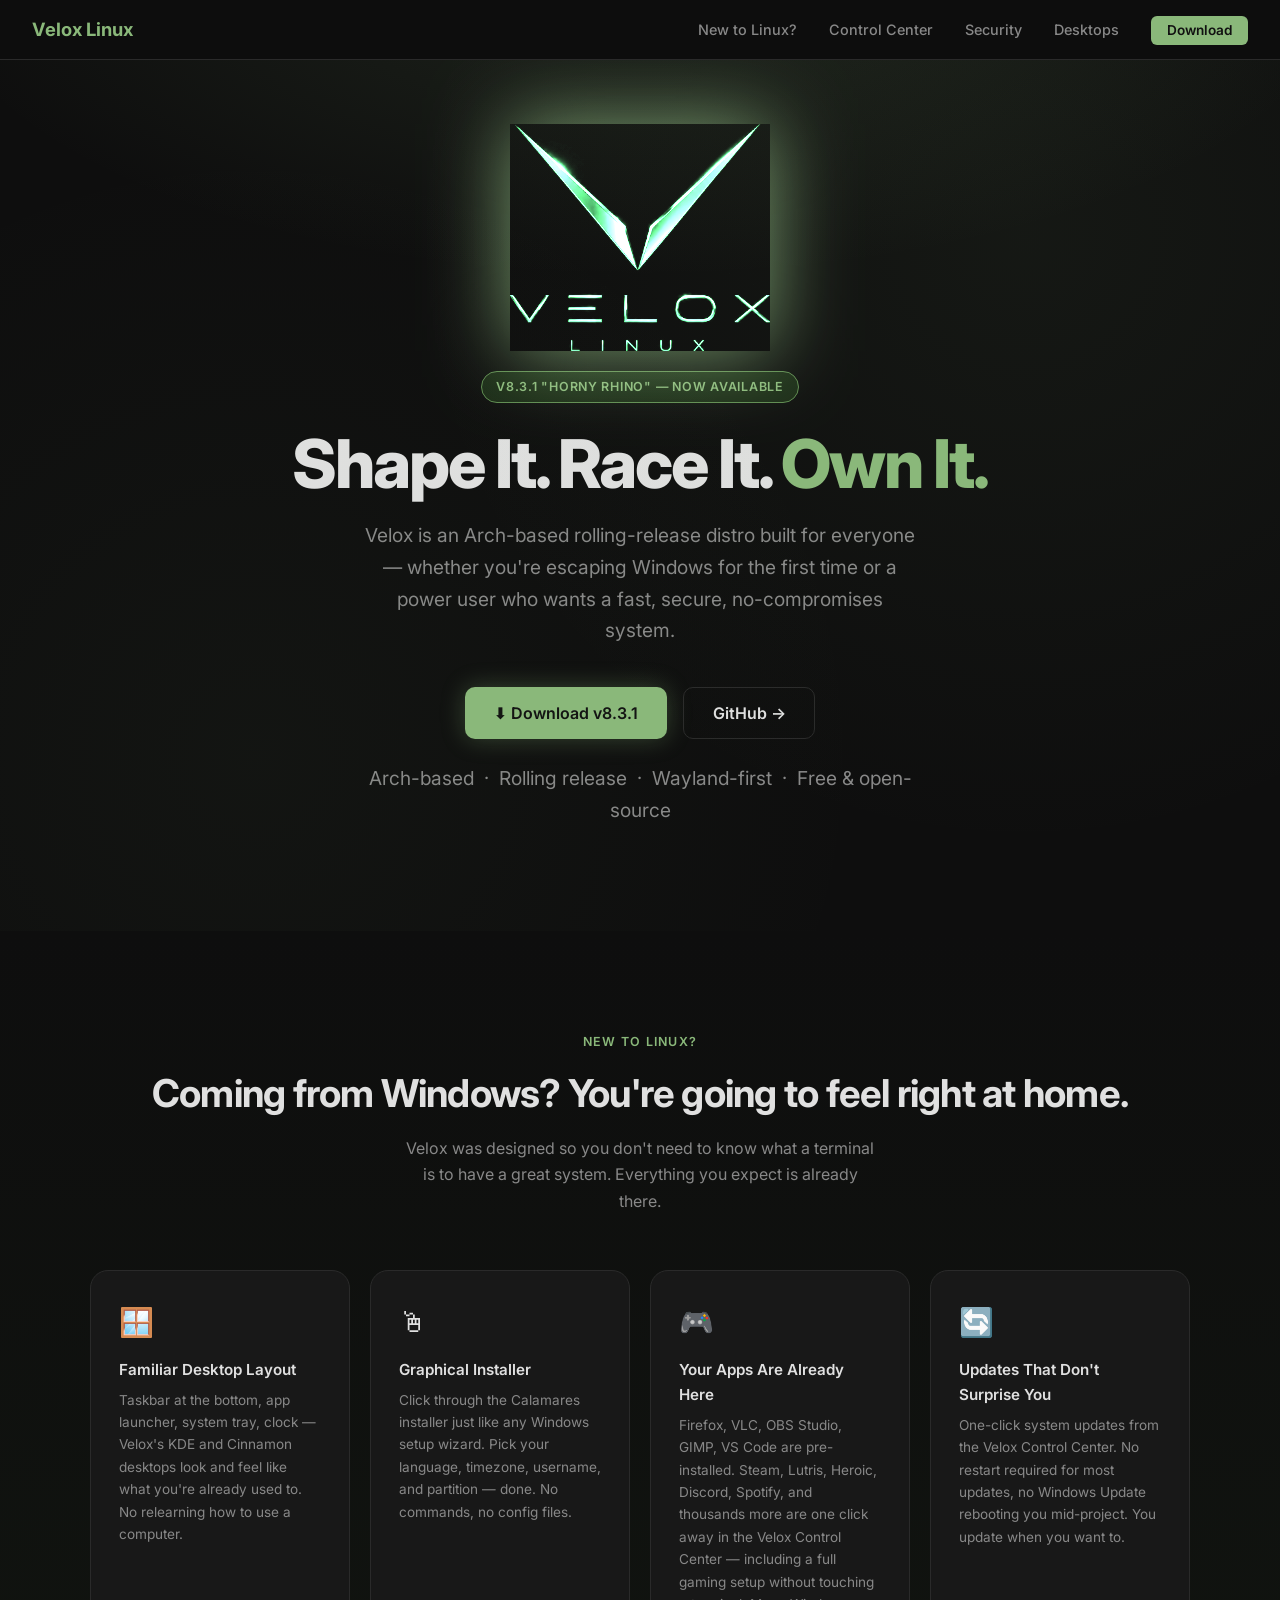
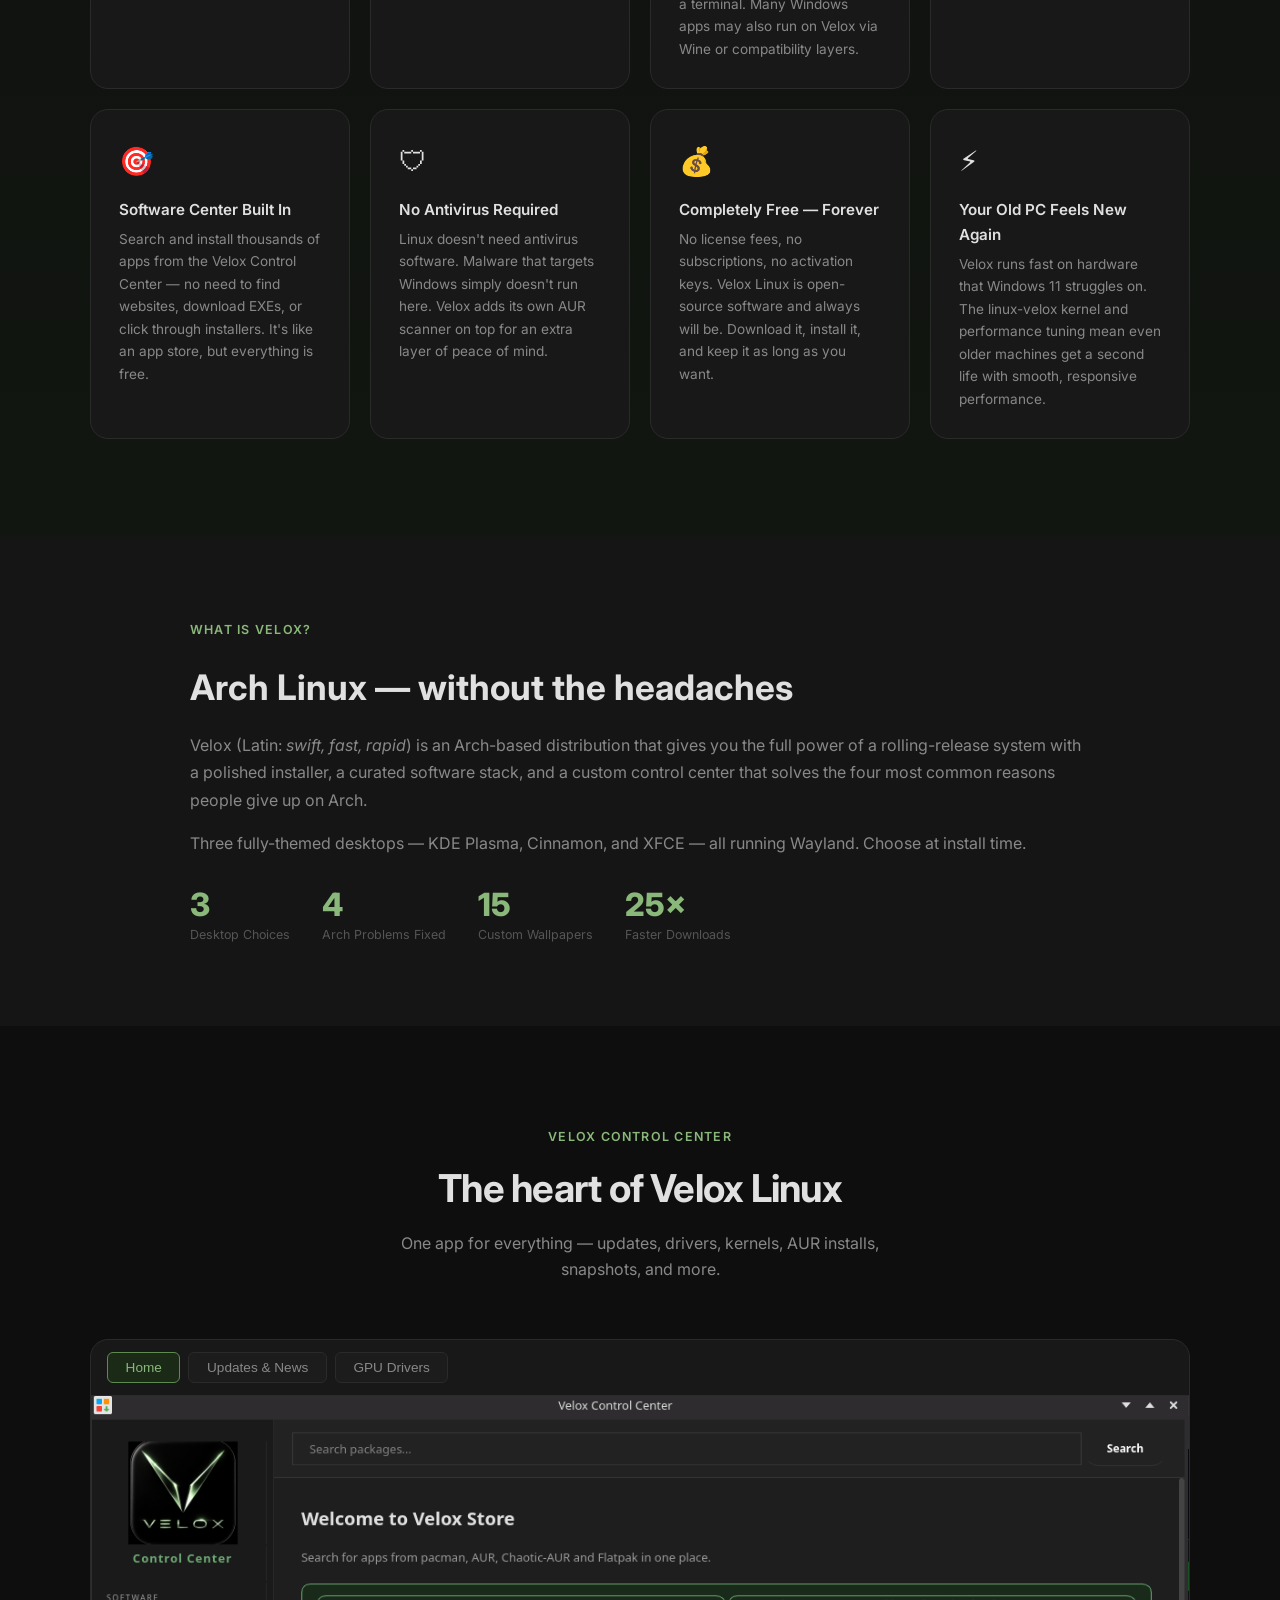
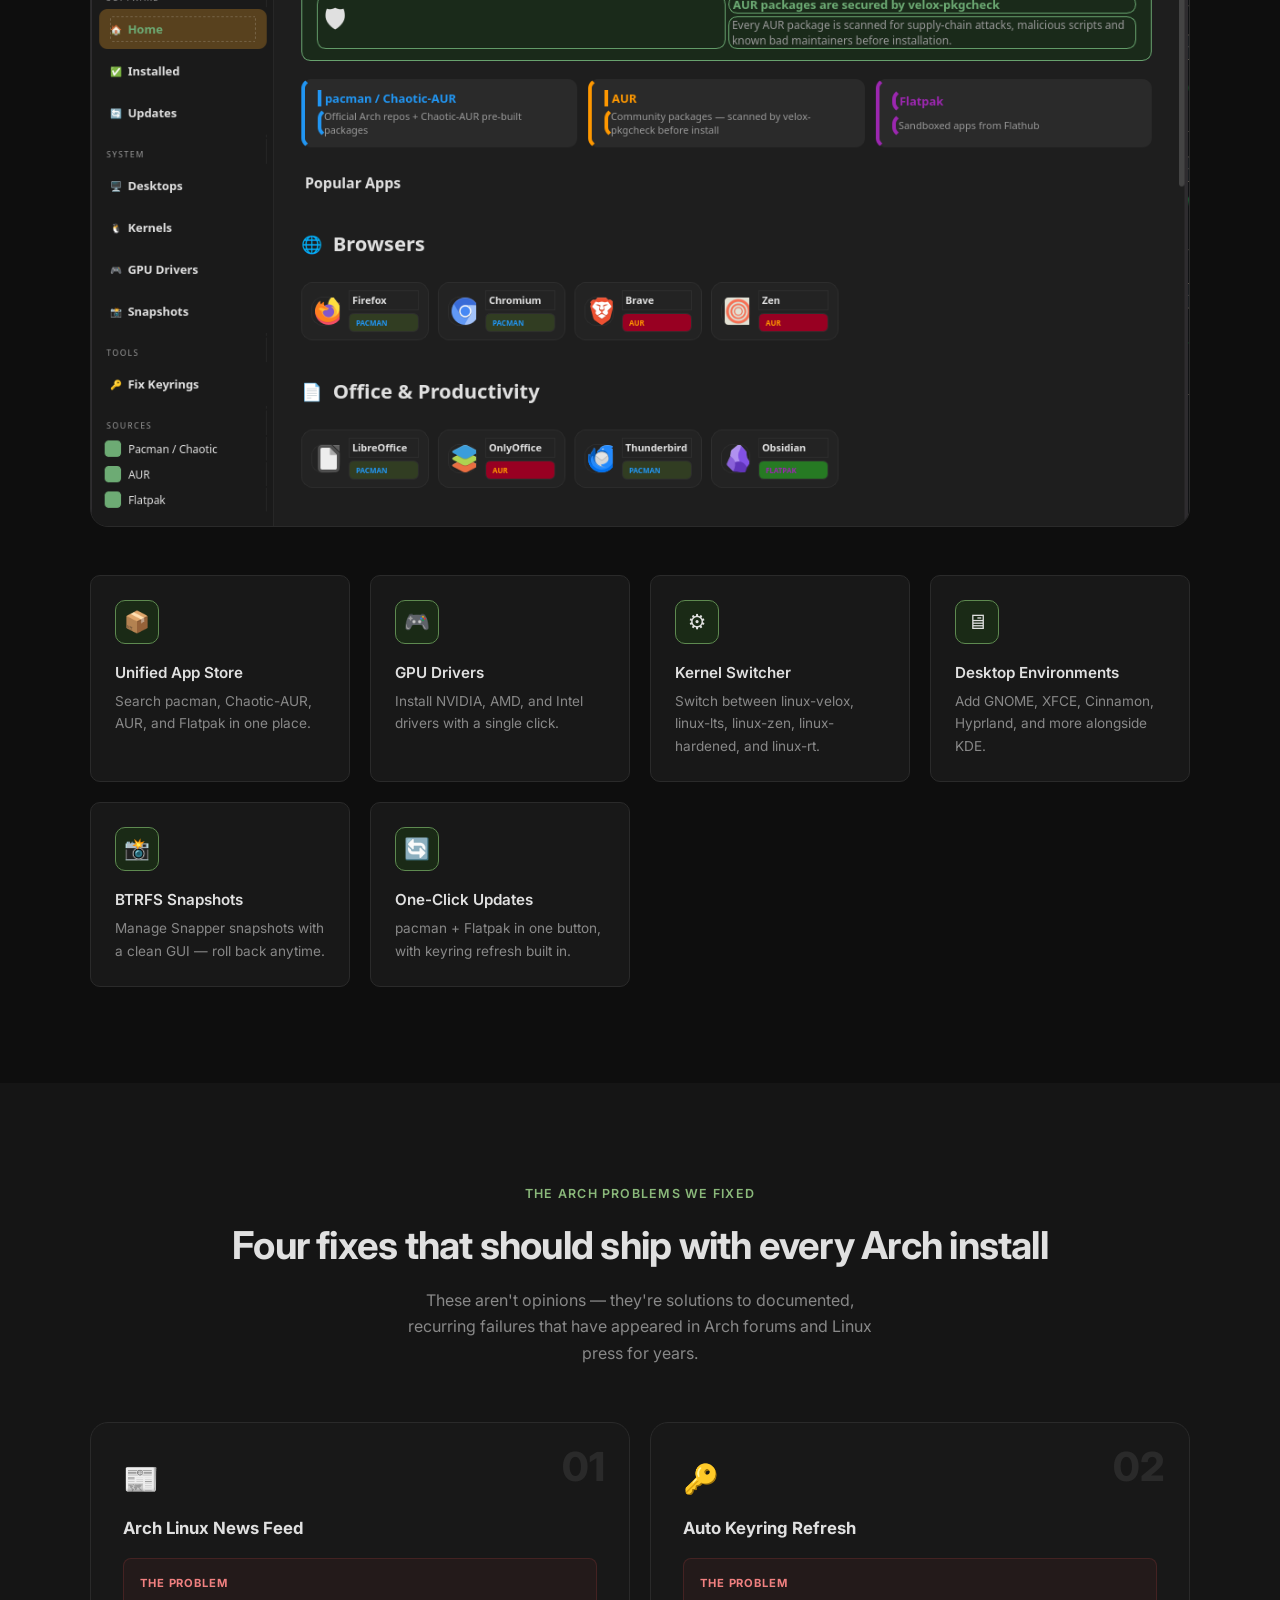
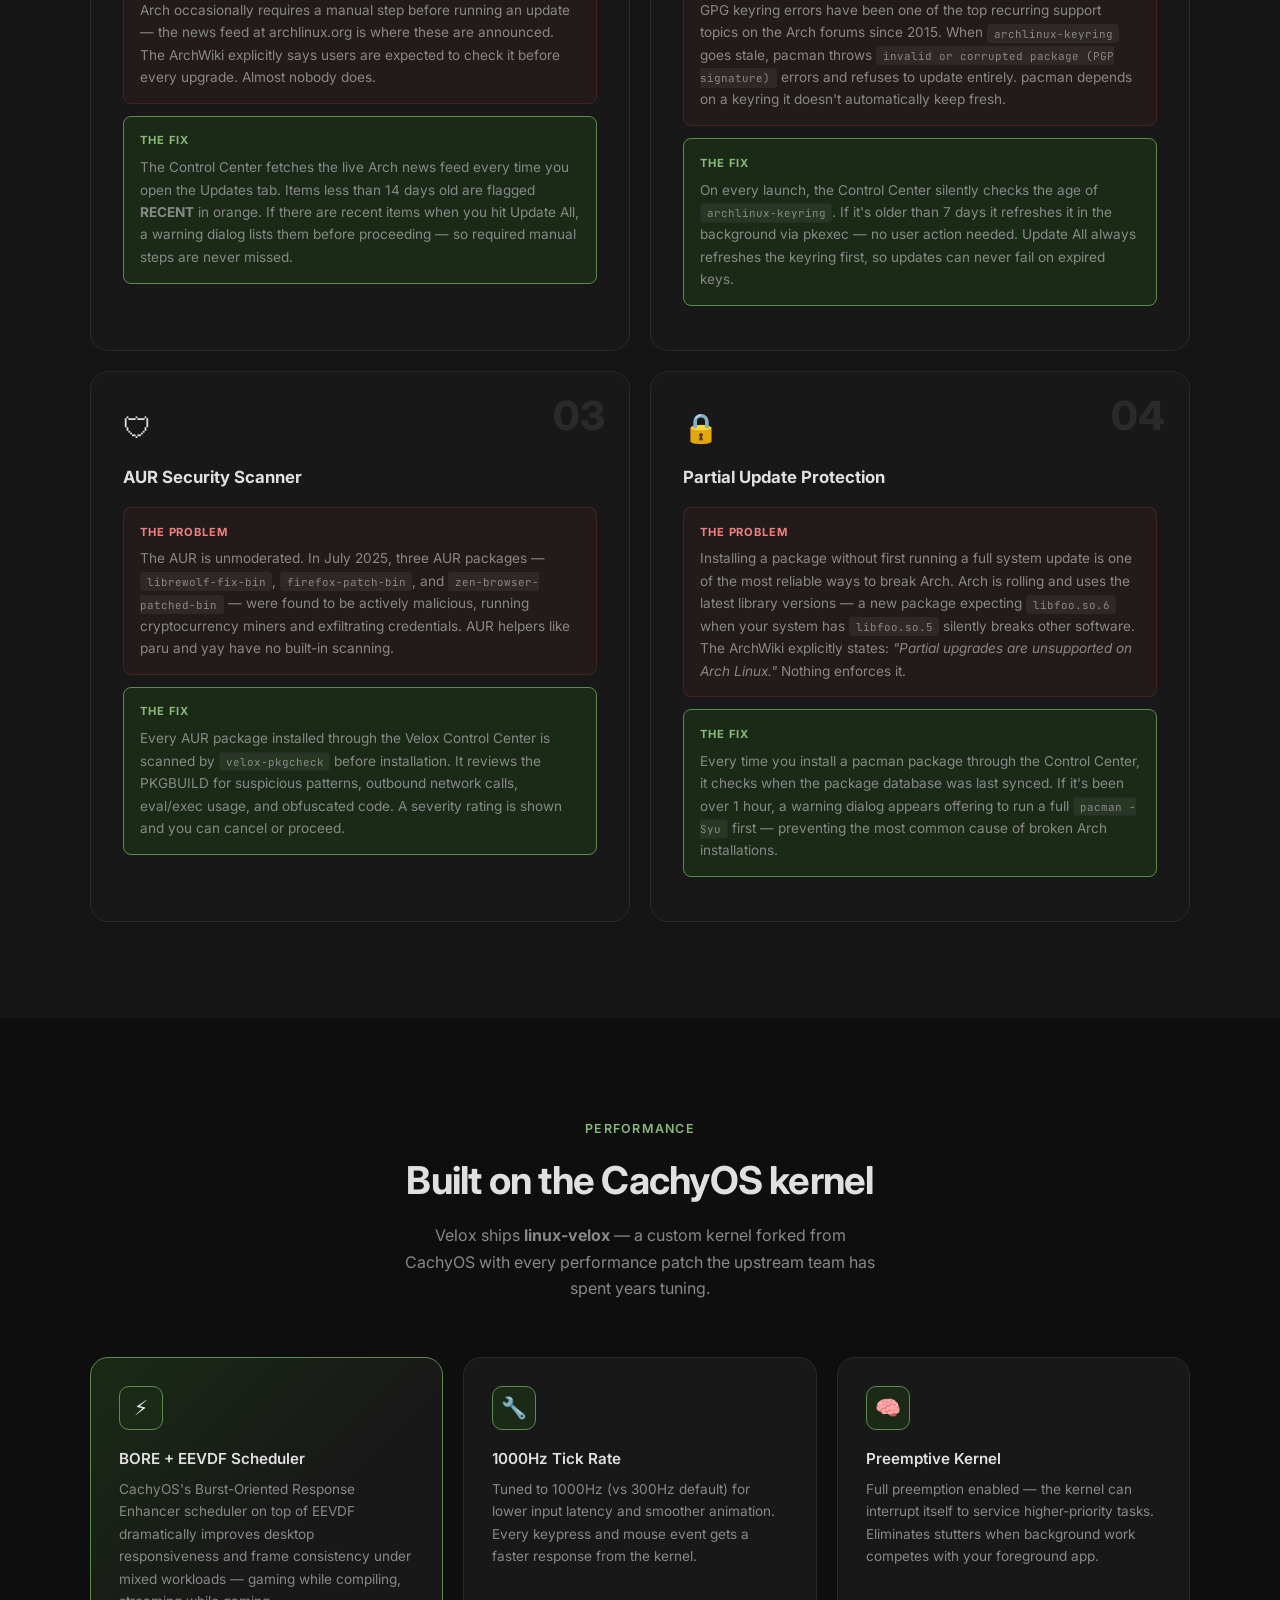
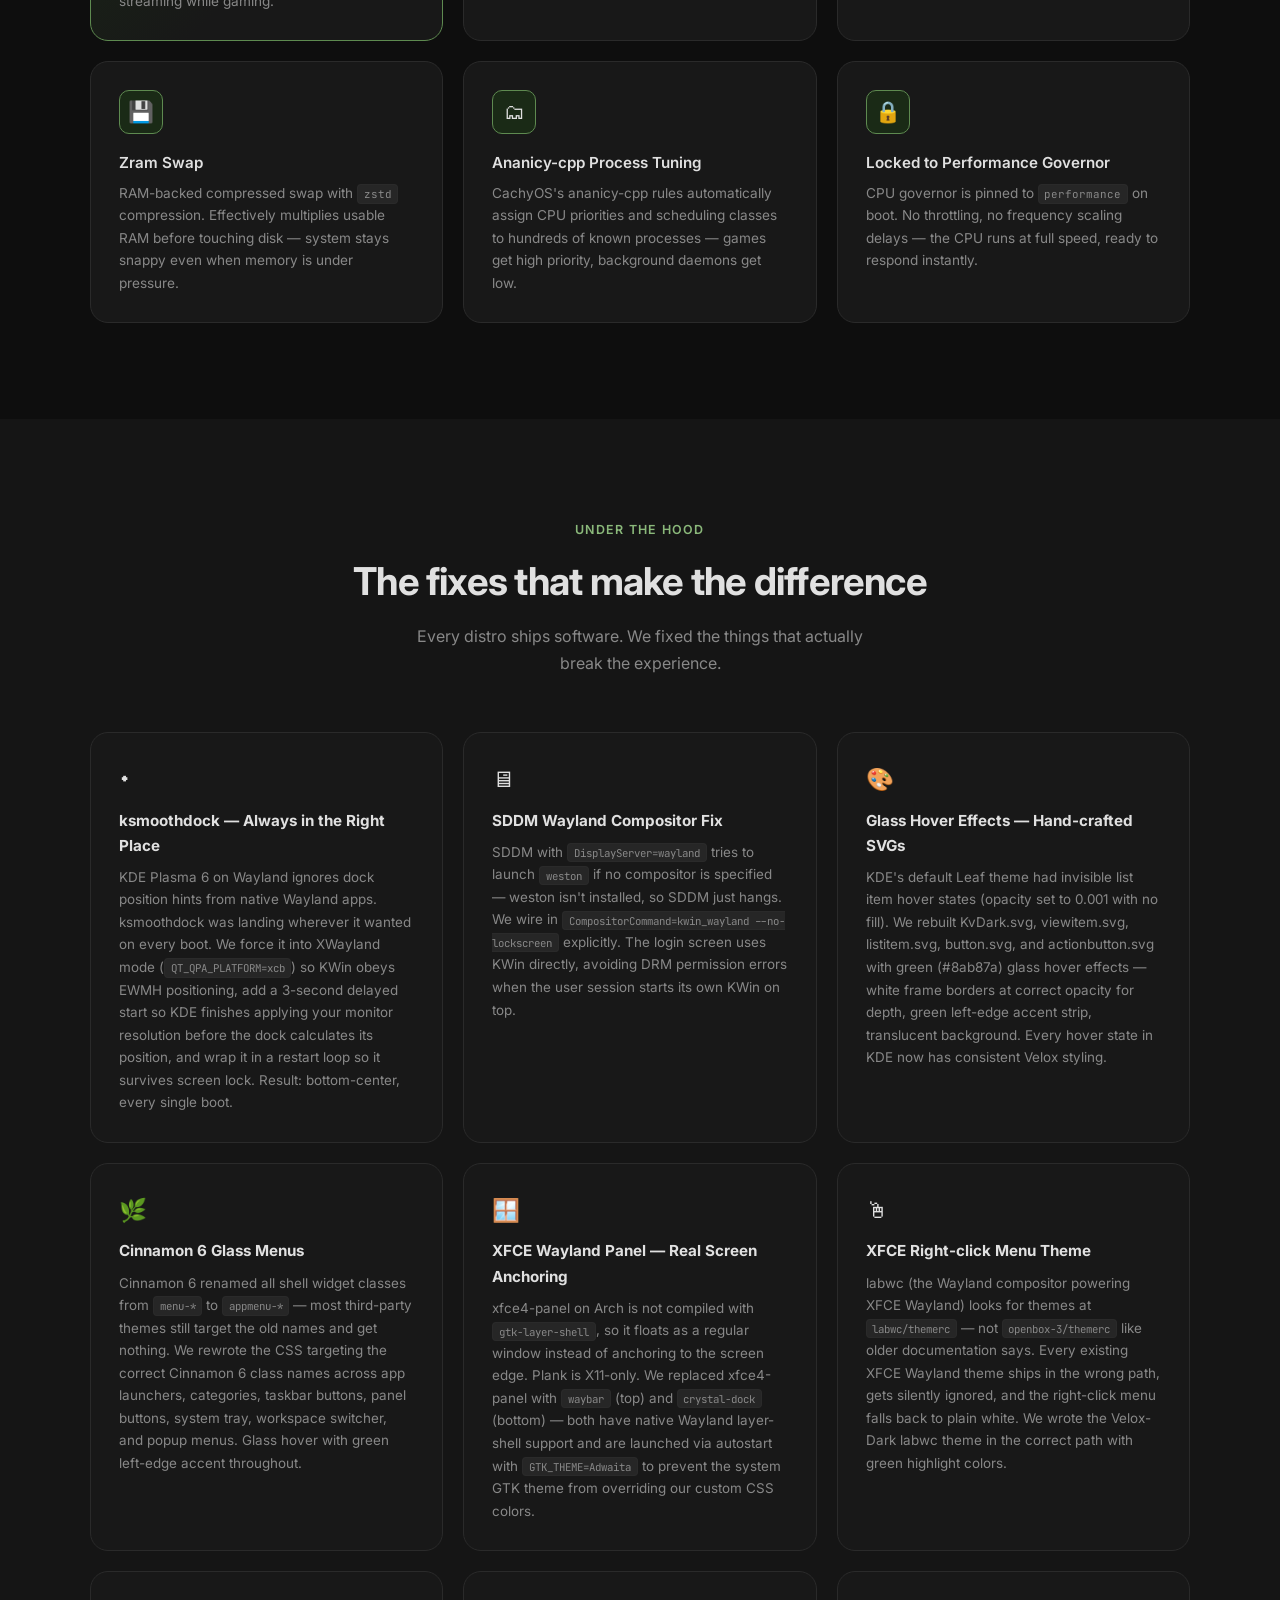
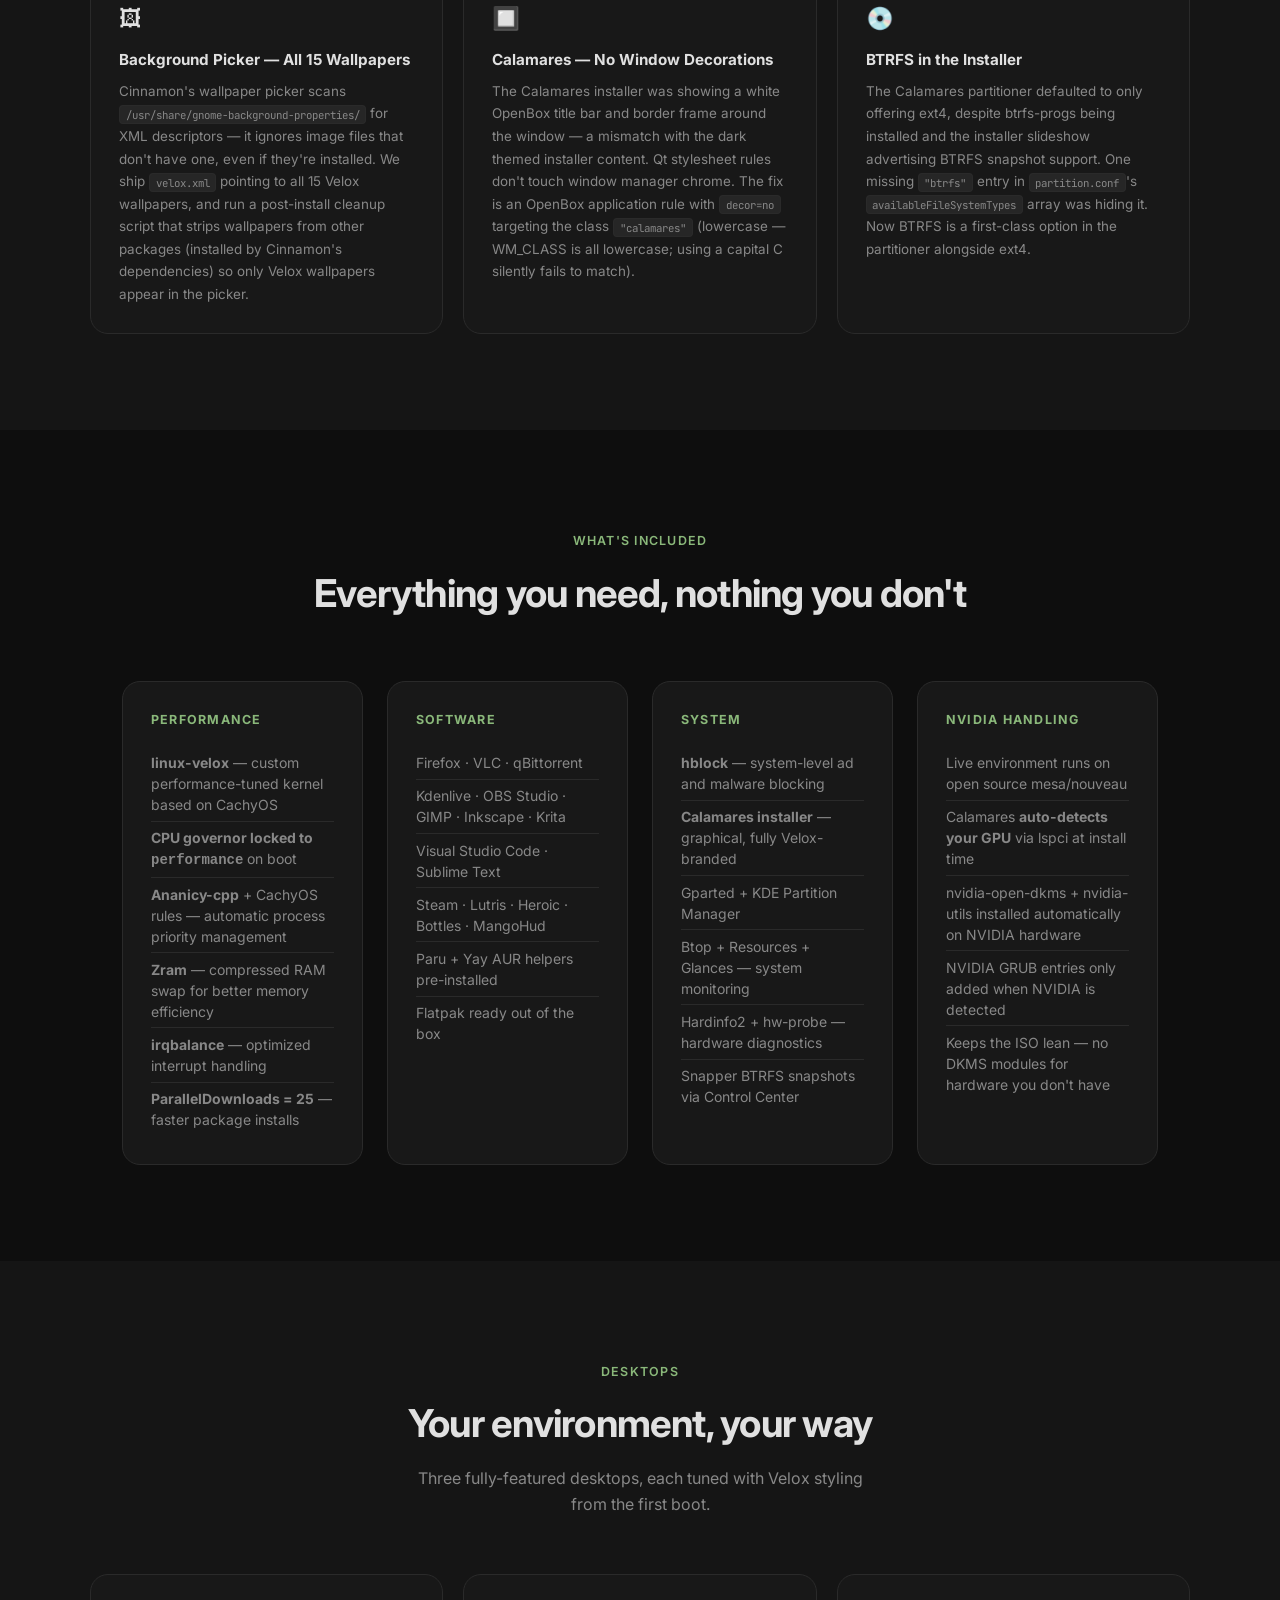
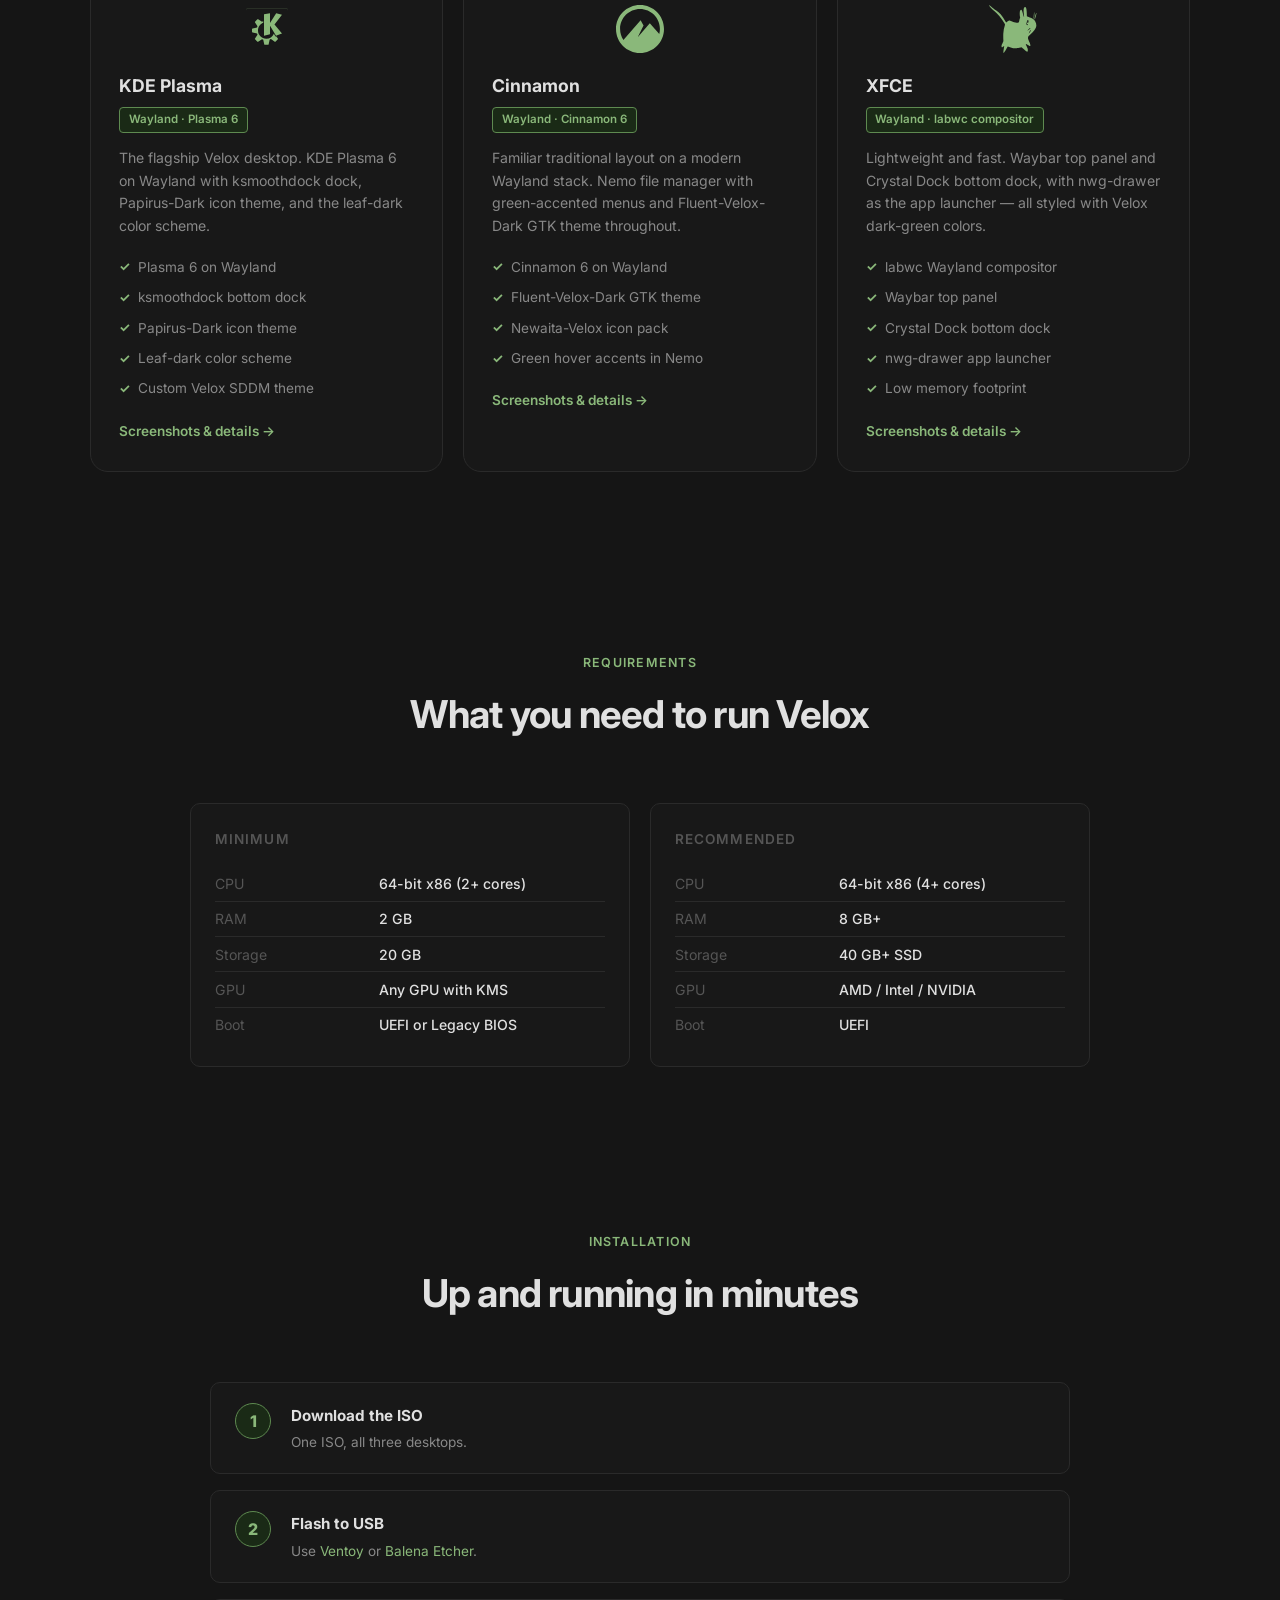
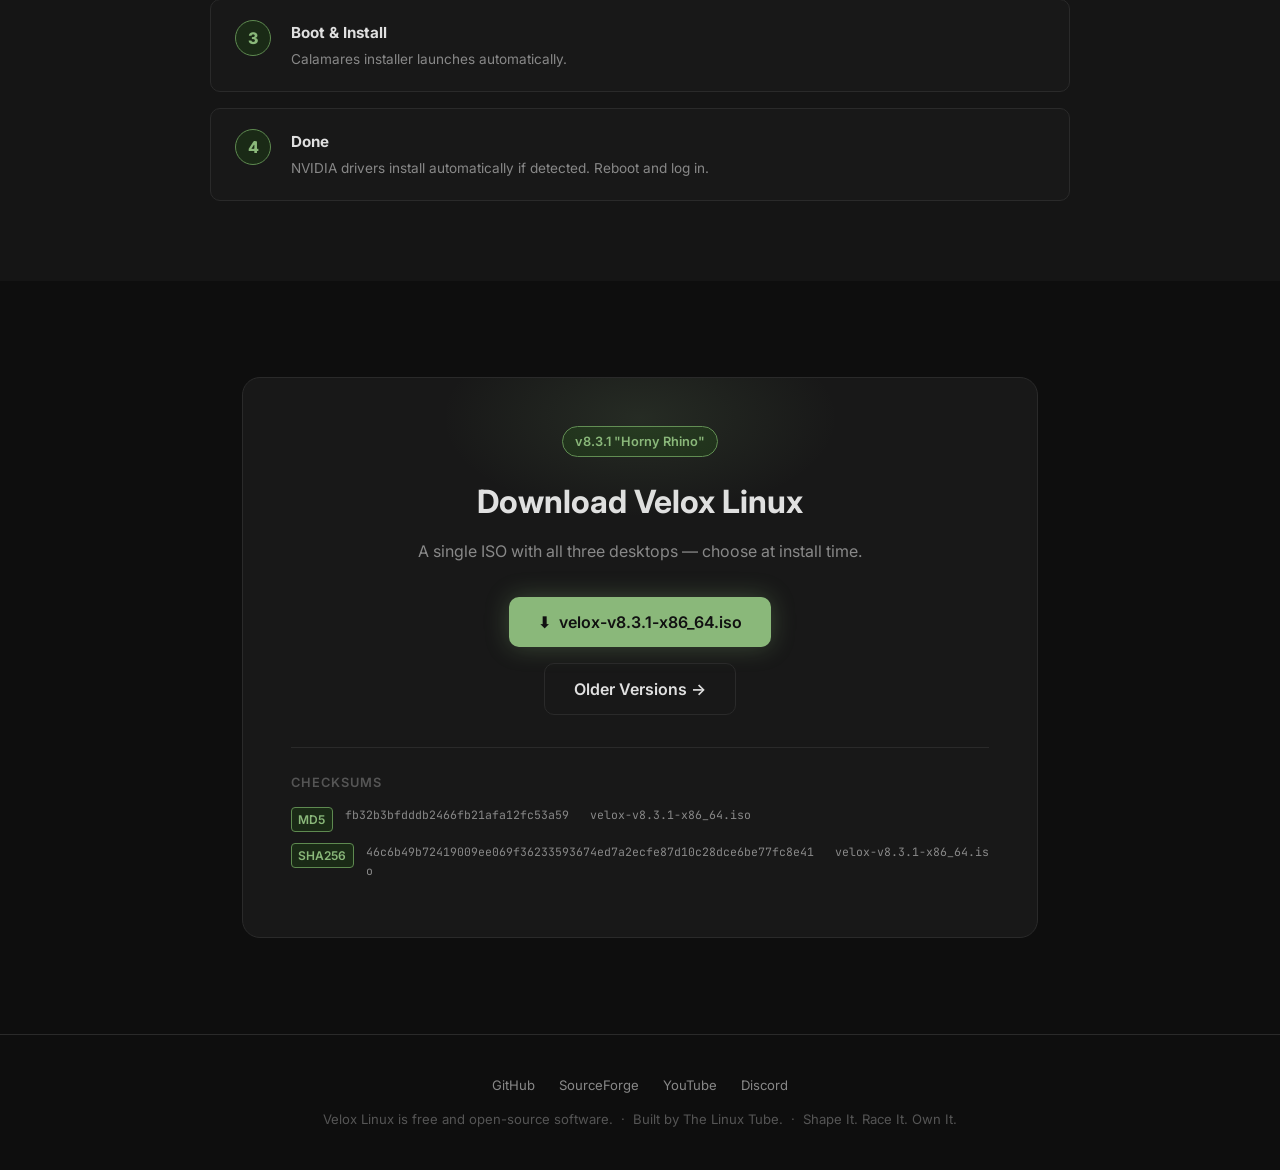
==== commit 72eb4b3a: "Update download section to v8.3.1, serve ISO from Cloudflare R2 Primary download now points to dl.ve" ====
--- a/index.html
+++ b/index.html
@@ -32,11 +32,11 @@
 <!-- ─── HERO ─── -->
 <section class="hero">
   <img src="img/velox-logo-green.png" alt="Velox Linux" class="hero-icon" />
-  <div class="badge">v8.2 "Horny Rhino" — Now Available</div>
+  <div class="badge">v8.3.1 "Horny Rhino" — Now Available</div>
   <h1>Shape It. Race It. <span>Own It.</span></h1>
   <p>Velox is an Arch-based rolling-release distro built for everyone — whether you're escaping Windows for the first time or a power user who wants a fast, secure, no-compromises system.</p>
   <div class="btn-row">
-    <a href="#download" class="btn btn-primary">⬇ Download v8.2</a>
+    <a href="#download" class="btn btn-primary">⬇ Download v8.3.1</a>
     <a href="https://github.com/thelinutubetltos/velox-iso" class="btn btn-ghost" target="_blank" rel="noopener">GitHub →</a>
   </div>
   <p class="hero-meta">Arch-based &nbsp;·&nbsp; Rolling release &nbsp;·&nbsp; Wayland-first &nbsp;·&nbsp; Free &amp; open-source</p>
@@ -509,7 +509,7 @@
       <h2>Up and running in minutes</h2>
     </div>
     <div class="steps">
-      <div class="step"><span class="step-num">1</span><div><strong>Download the ISO</strong><p>From SourceForge below — one ISO, all three desktops.</p></div></div>
+      <div class="step"><span class="step-num">1</span><div><strong>Download the ISO</strong><p>One ISO, all three desktops.</p></div></div>
       <div class="step"><span class="step-num">2</span><div><strong>Flash to USB</strong><p>Use <a href="https://www.ventoy.net" target="_blank" rel="noopener">Ventoy</a> or <a href="https://etcher.balena.io" target="_blank" rel="noopener">Balena Etcher</a>.</p></div></div>
       <div class="step"><span class="step-num">3</span><div><strong>Boot &amp; Install</strong><p>Calamares installer launches automatically.</p></div></div>
       <div class="step"><span class="step-num">4</span><div><strong>Done</strong><p>NVIDIA drivers install automatically if detected. Reboot and log in.</p></div></div>
@@ -520,13 +520,13 @@
 <!-- ─── DOWNLOAD ─── -->
 <section class="download" id="download">
   <div class="download-card">
-    <span class="version-badge">v8.2 "Horny Rhino"</span>
+    <span class="version-badge">v8.3.1 "Horny Rhino"</span>
     <h2>Download Velox Linux</h2>
-    <p>A single ISO with all three desktops — choose at install time.<br>Hosted on SourceForge.</p>
+    <p>A single ISO with all three desktops — choose at install time.</p>
     <div class="download-btn-row">
-      <a href="https://sourceforge.net/projects/velox-linux/files/8.2/velox-v8.2-x86_64.iso/download"
+      <a href="https://dl.velox-linux.xyz/8.3.1/velox-v8.3.1-x86_64.iso"
          class="btn btn-primary" target="_blank" rel="noopener">
-        ⬇ &nbsp;velox-v8.2-x86_64.iso
+        ⬇ &nbsp;velox-v8.3.1-x86_64.iso
       </a>
       <a href="https://sourceforge.net/projects/velox-linux/files/"
          class="btn btn-ghost" target="_blank" rel="noopener">
@@ -537,11 +537,11 @@
       <h4>Checksums</h4>
       <div class="checksum-row">
         <span class="checksum-label">MD5</span>
-        <span class="checksum-val">4dbec3865becc94bd82abfc265cc20ca &nbsp; velox-v8.2-x86_64.iso</span>
+        <span class="checksum-val">fb32b3bfdddb2466fb21afa12fc53a59 &nbsp; velox-v8.3.1-x86_64.iso</span>
       </div>
       <div class="checksum-row">
         <span class="checksum-label">SHA256</span>
-        <span class="checksum-val">217878a3599cf8b645726c0fc4bc2d8d496fa819c99402c2f477c0e9873cdc19 &nbsp; velox-v8.2-x86_64.iso</span>
+        <span class="checksum-val">46c6b49b72419009ee069f36233593674ed7a2ecfe87d10c28dce6be77fc8e41 &nbsp; velox-v8.3.1-x86_64.iso</span>
       </div>
     </div>
   </div>
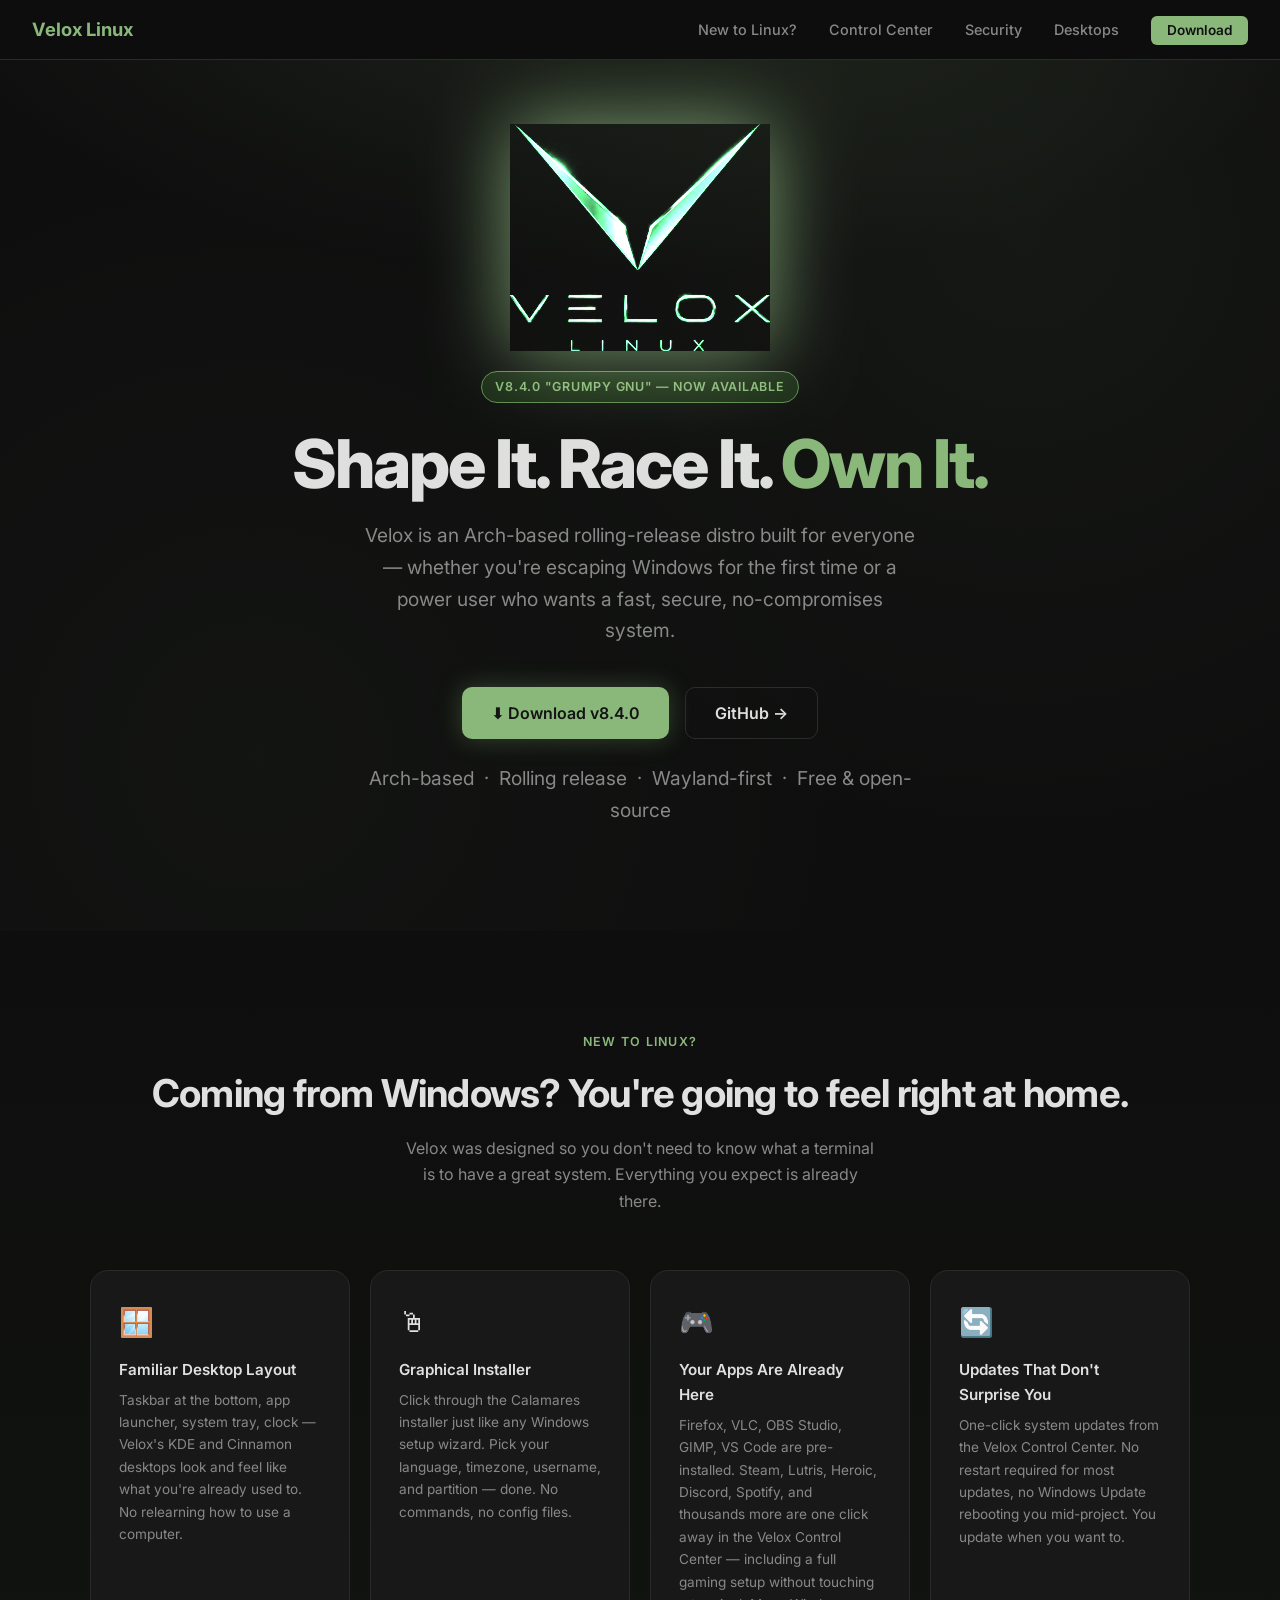
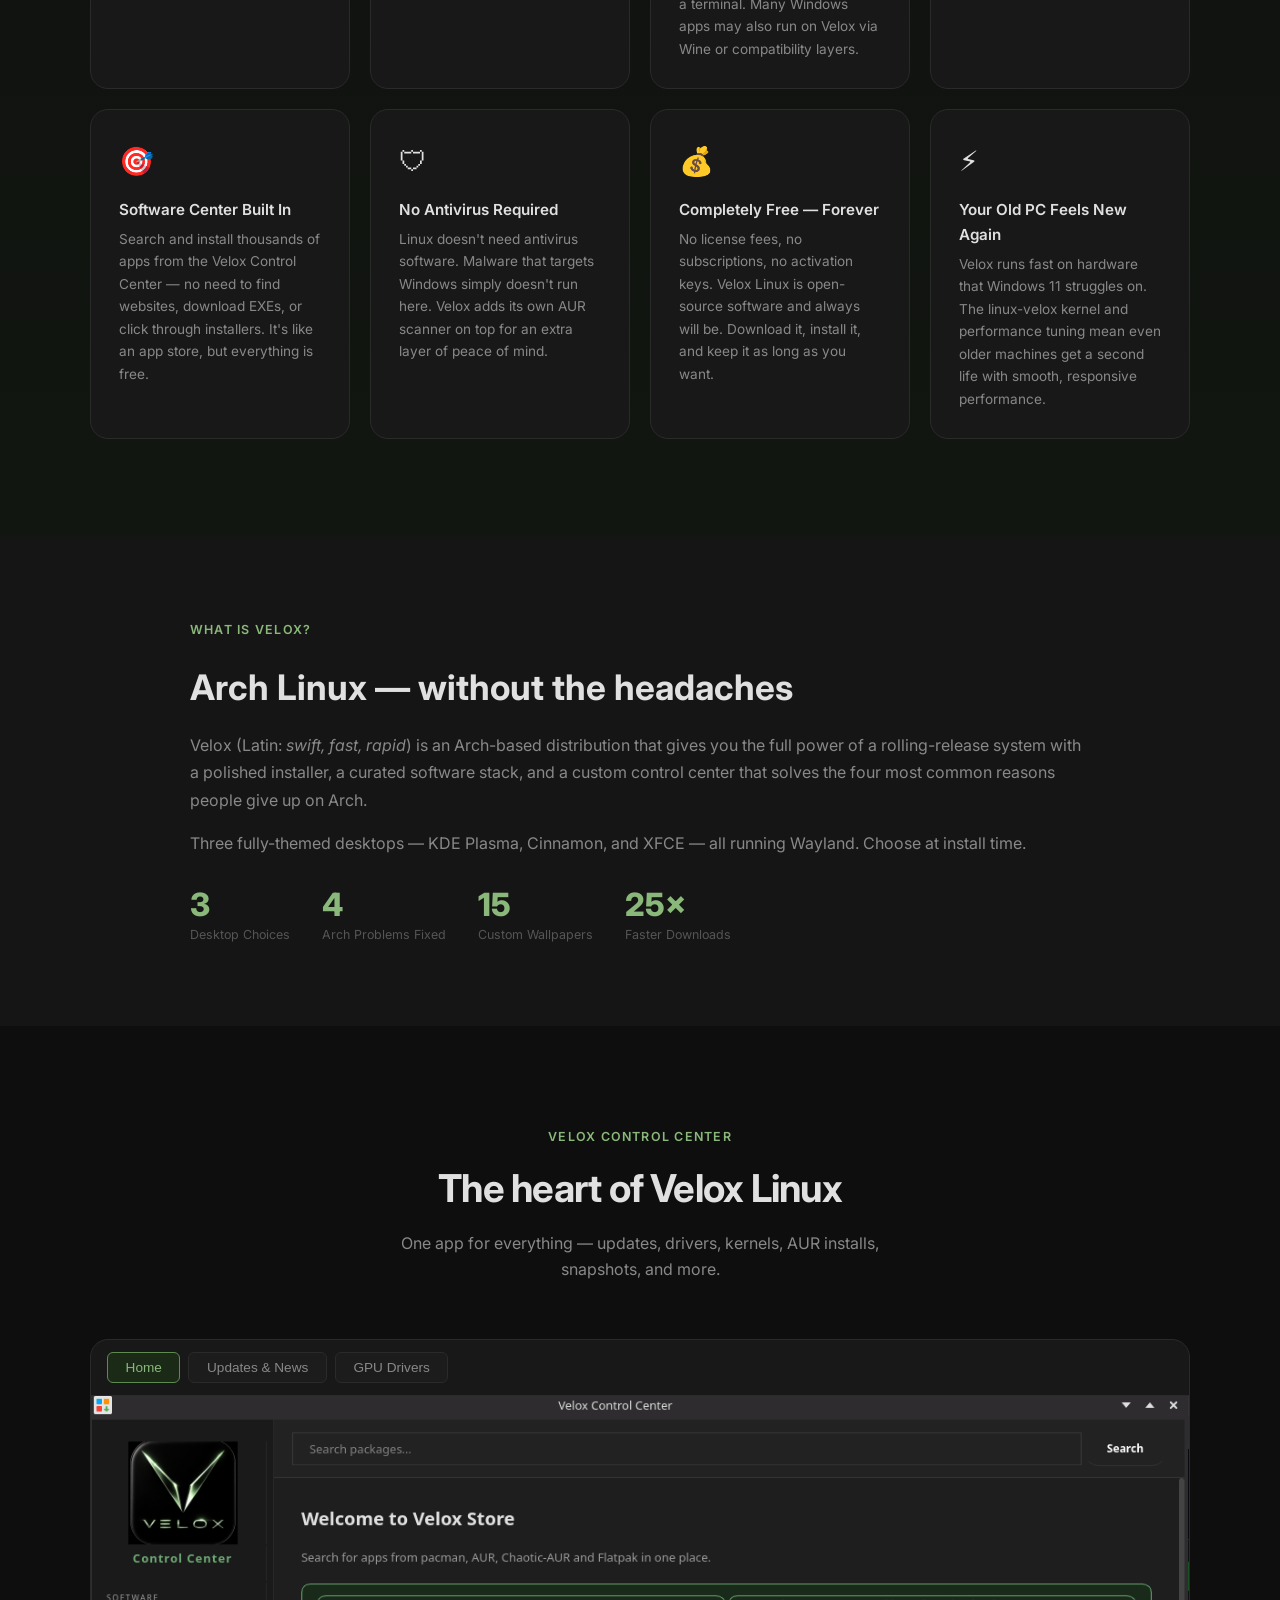
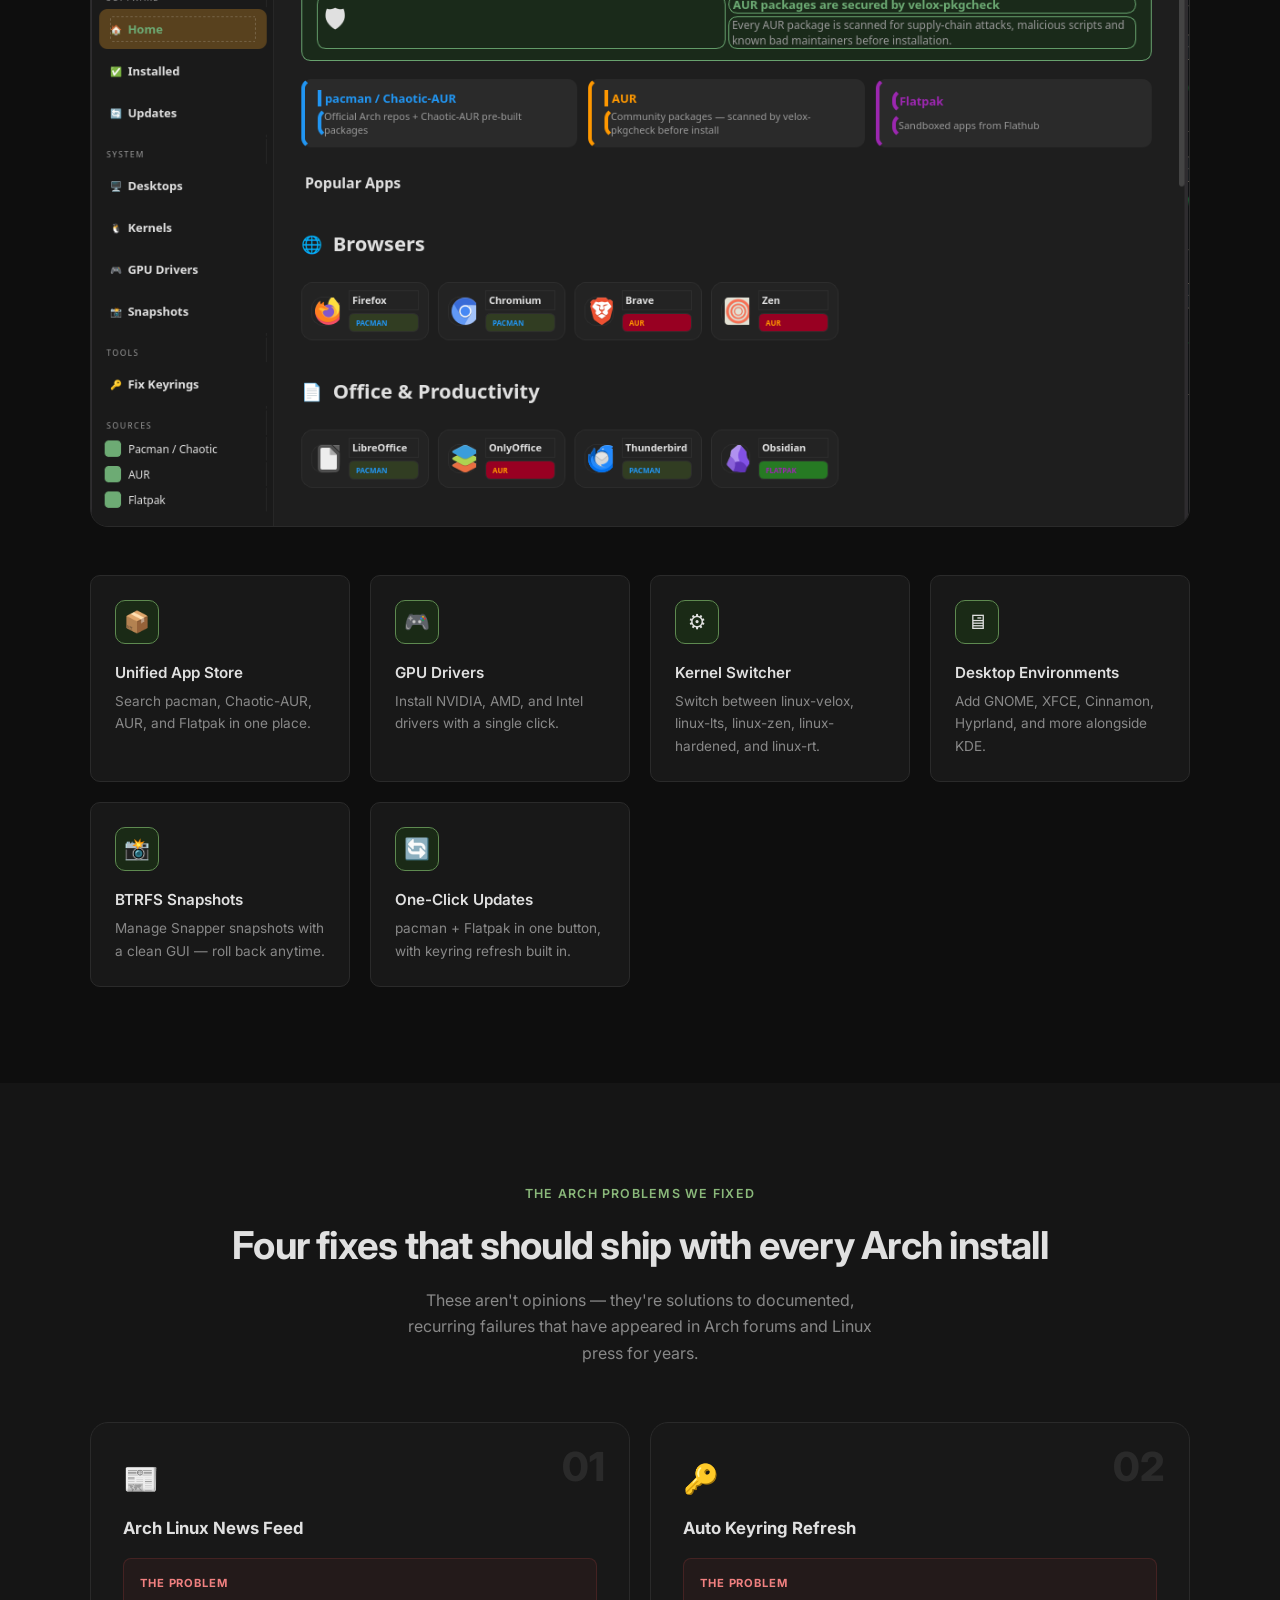
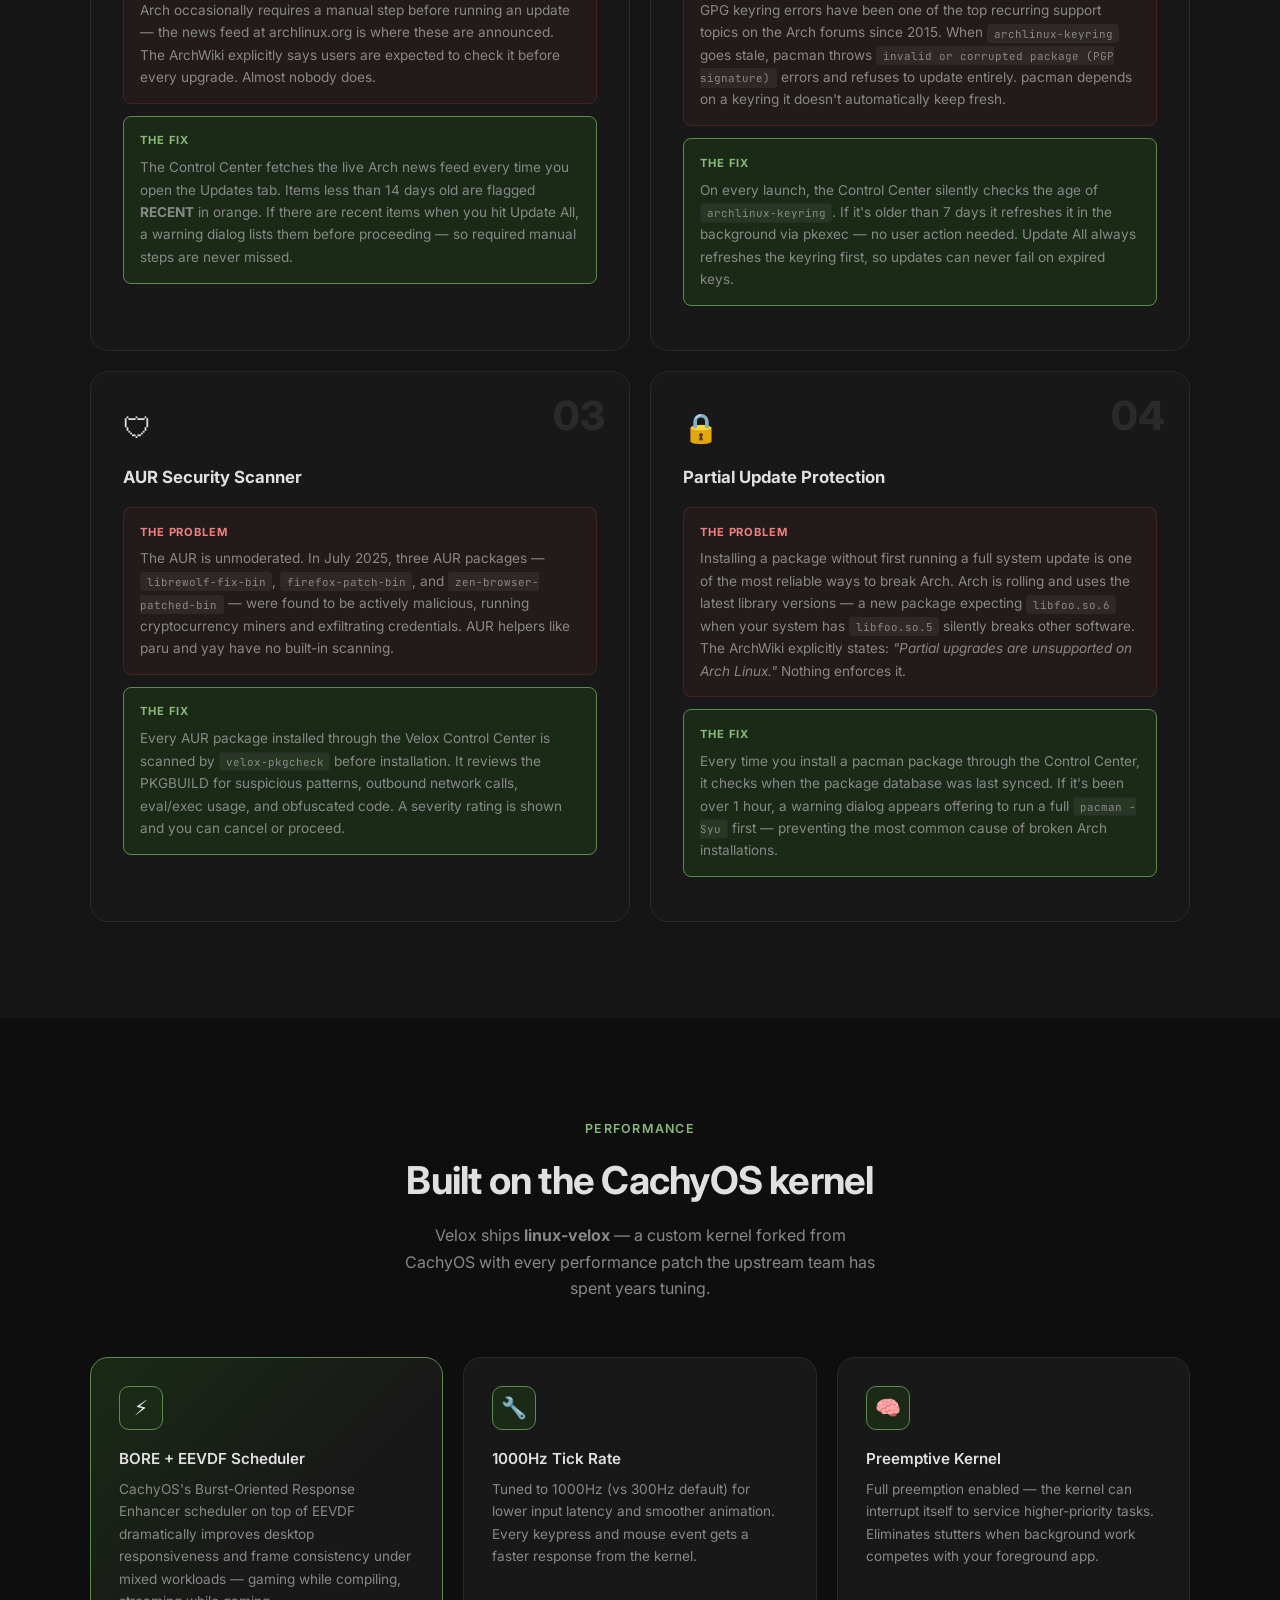
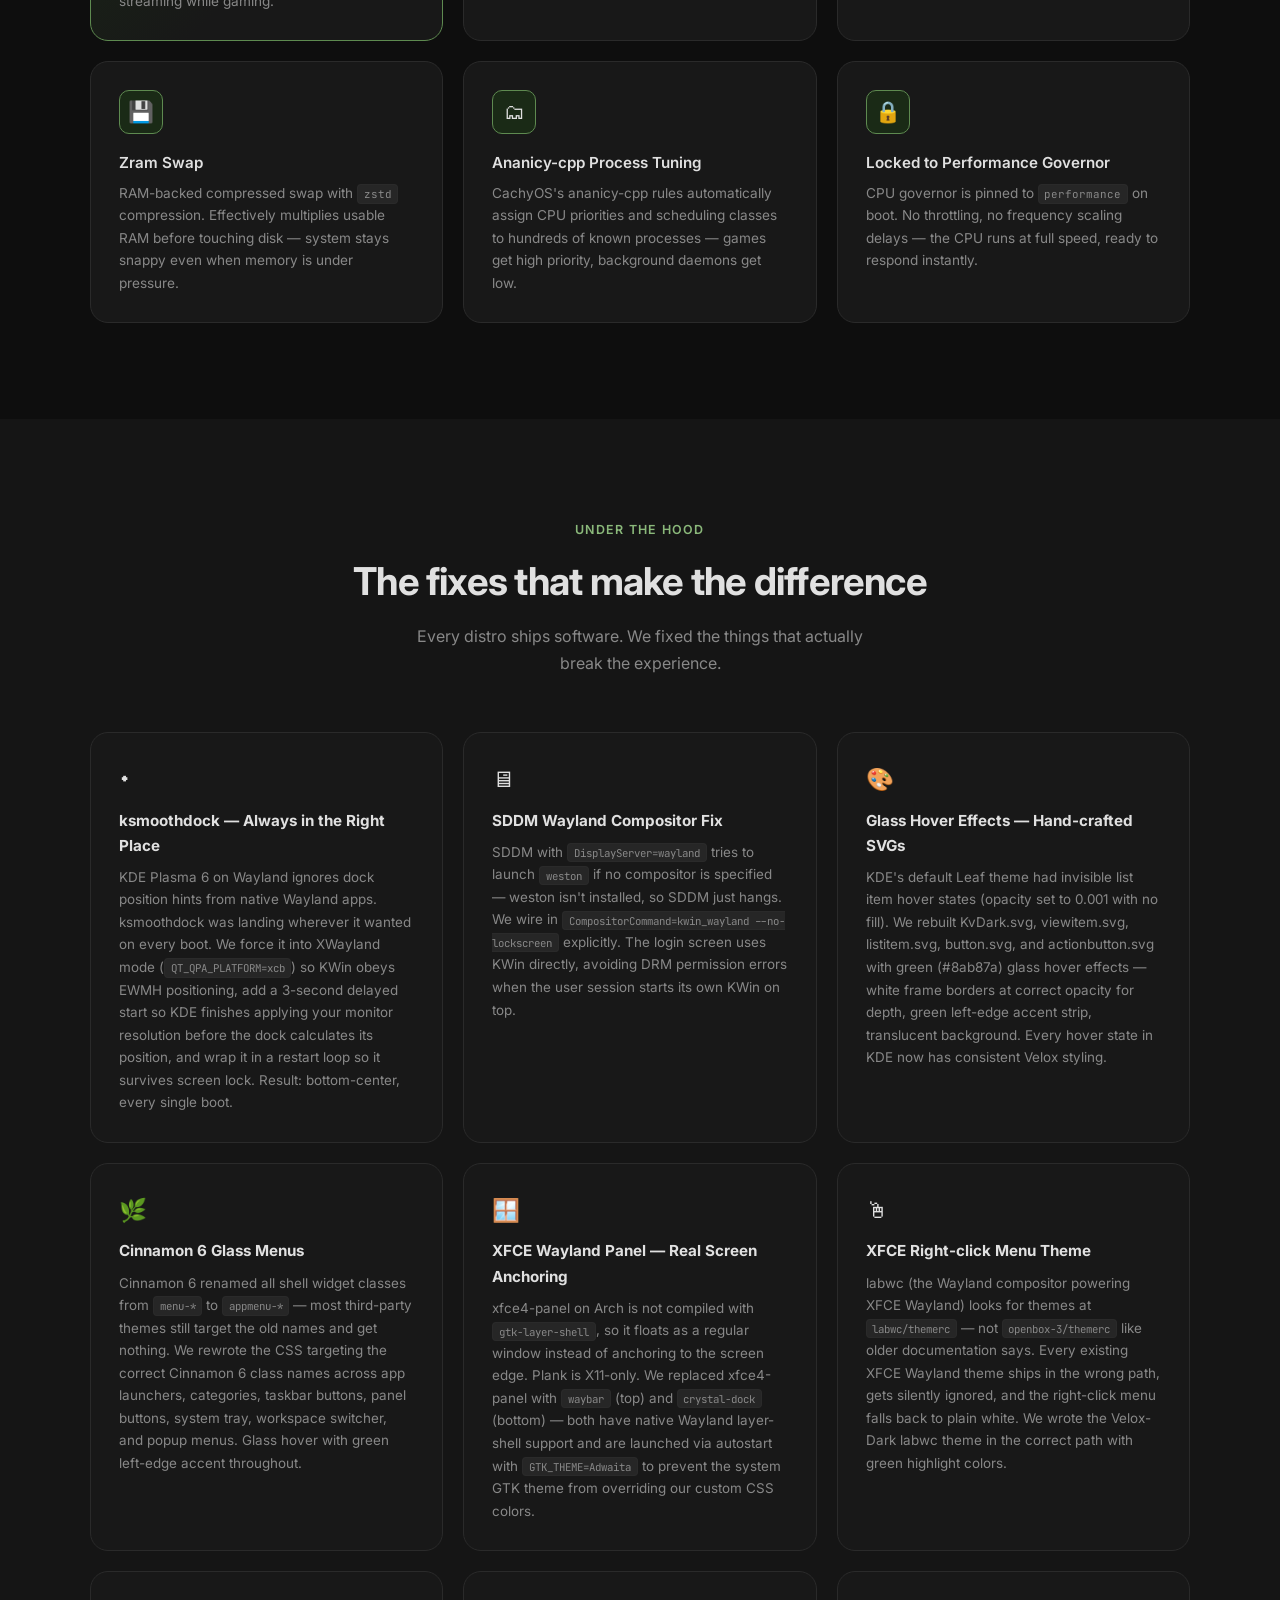
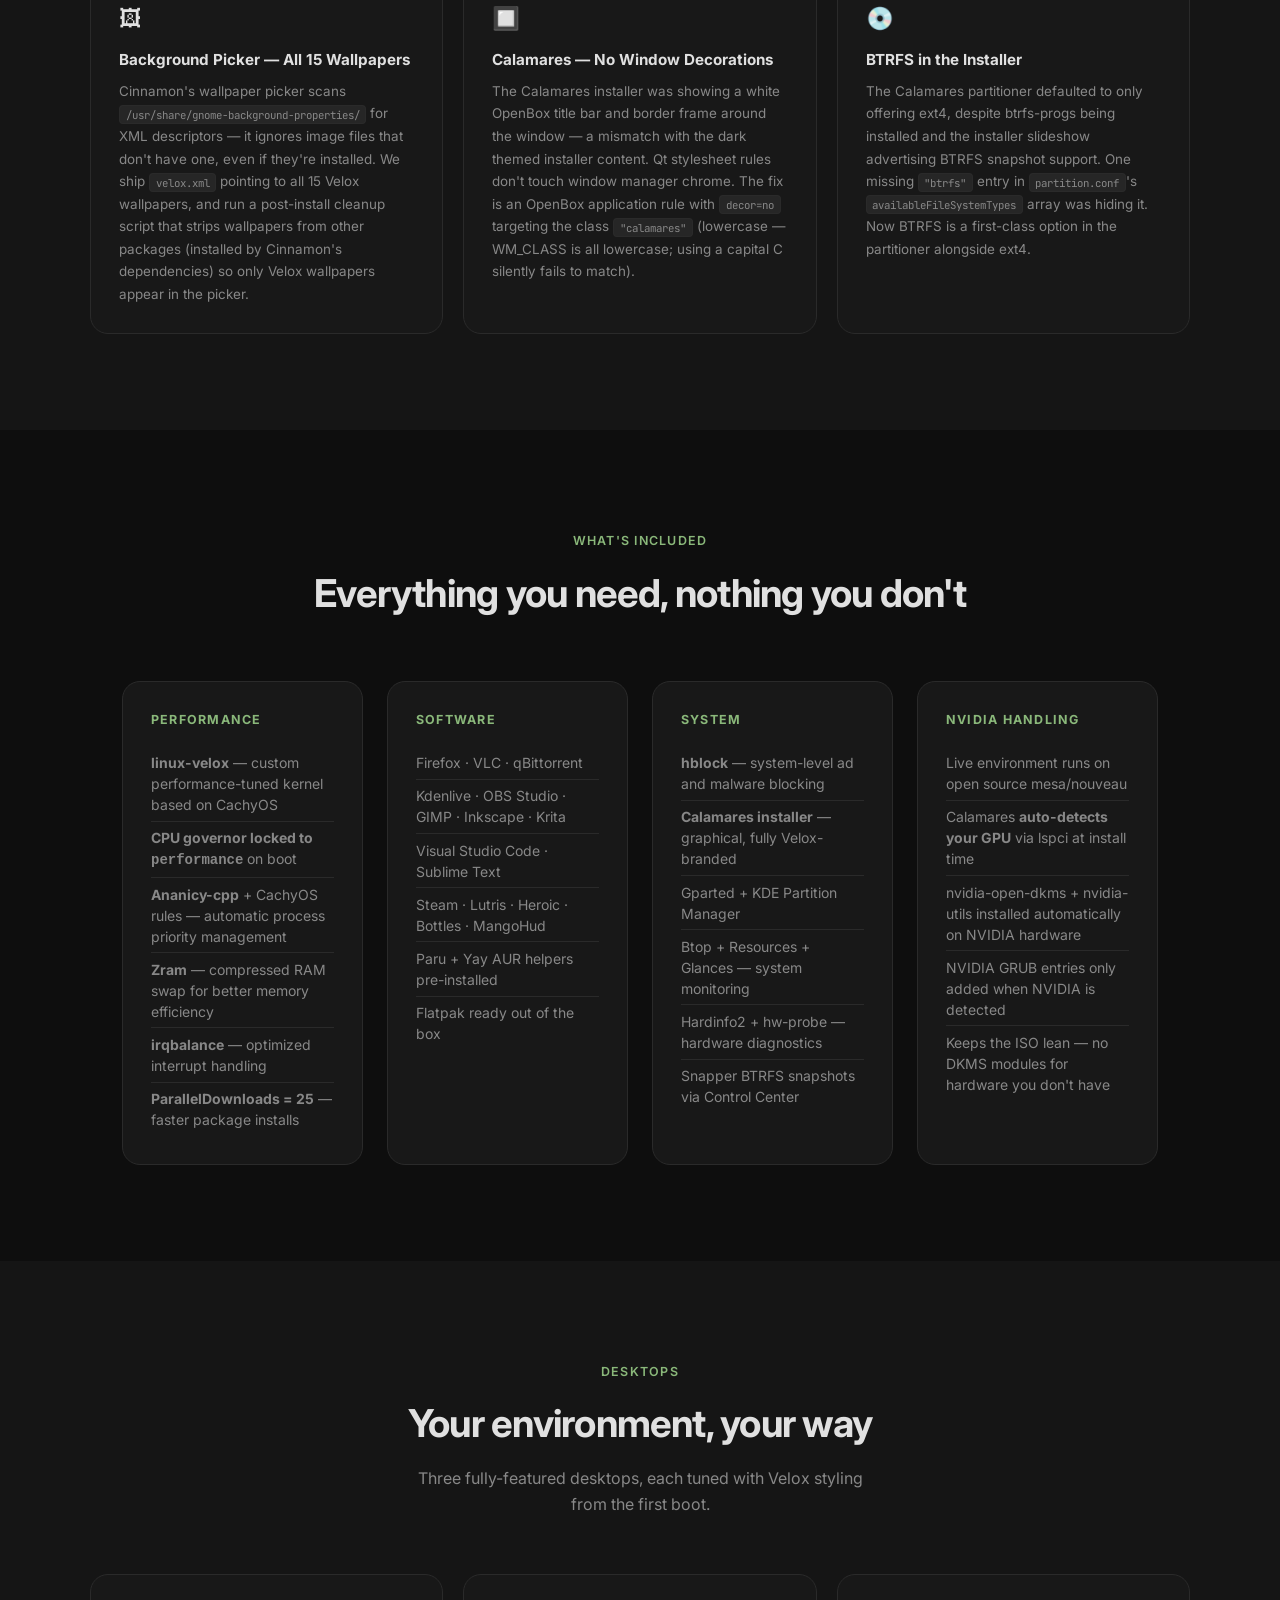
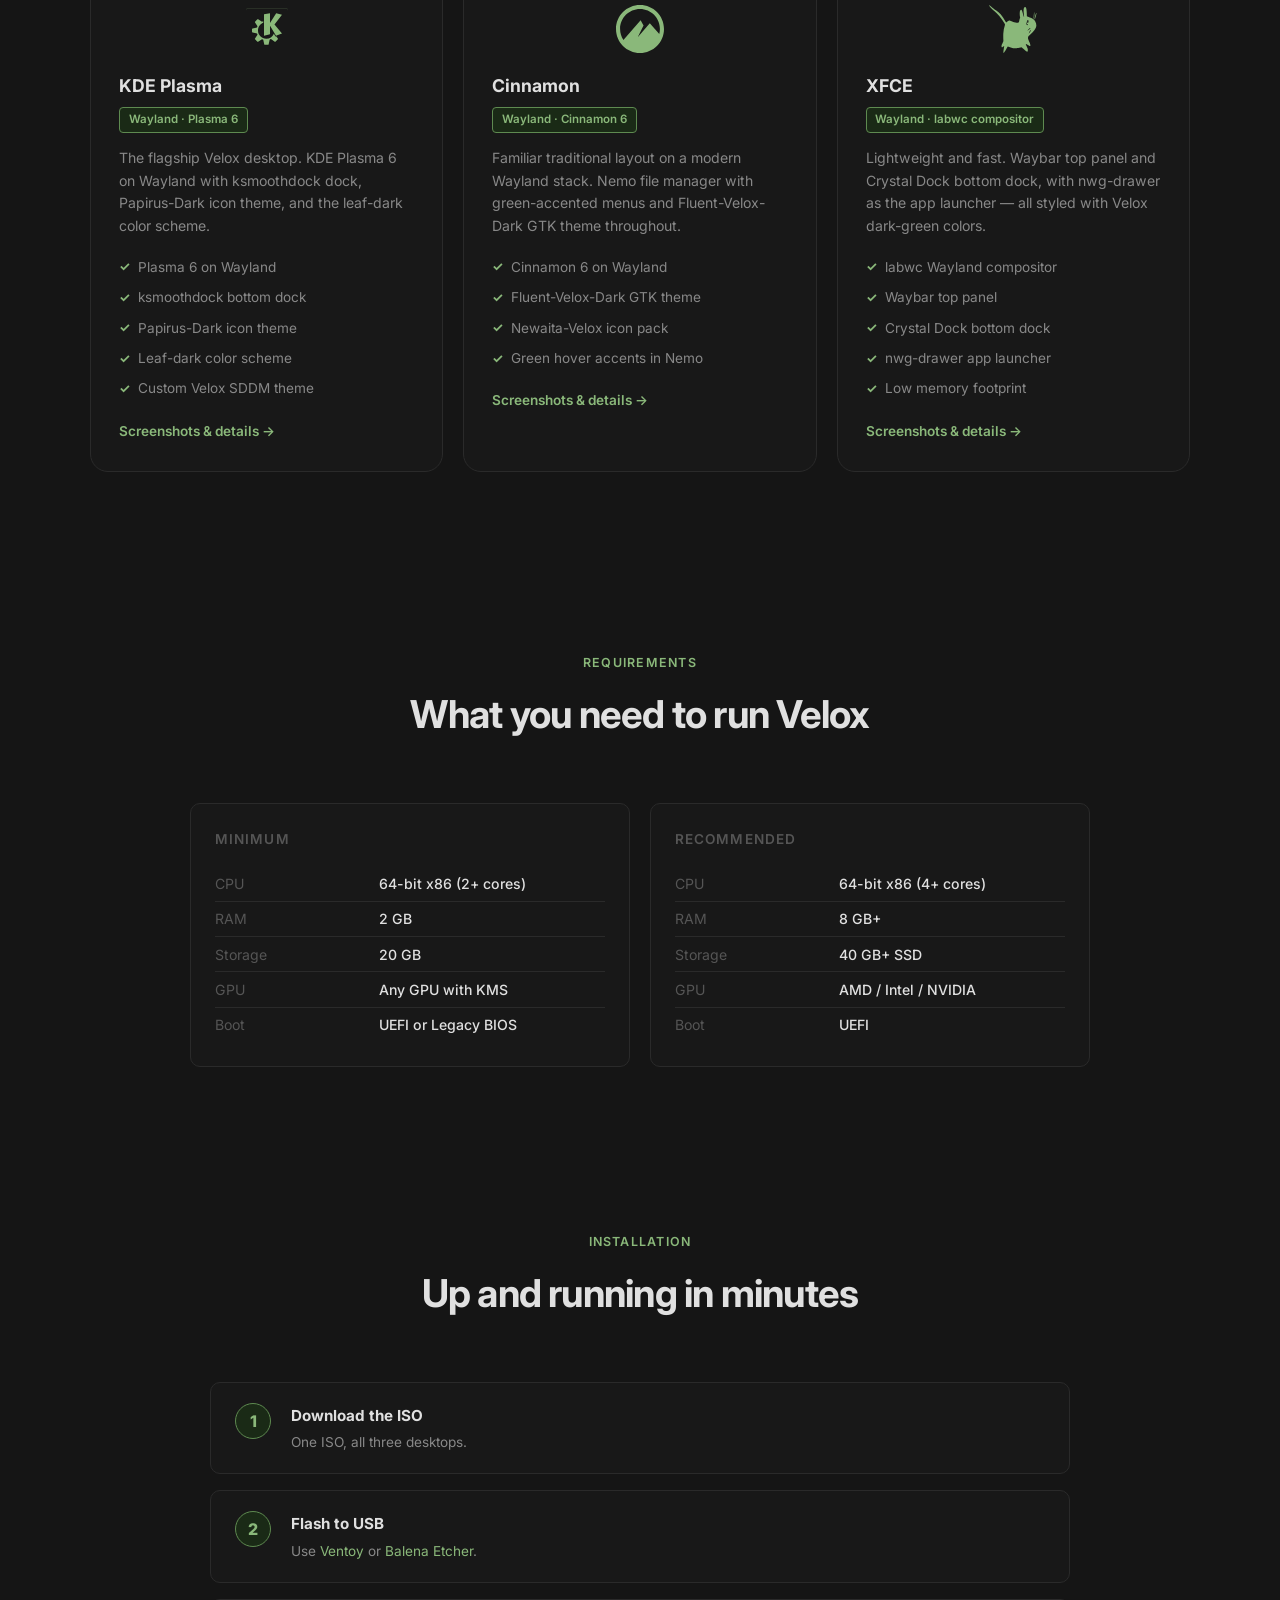
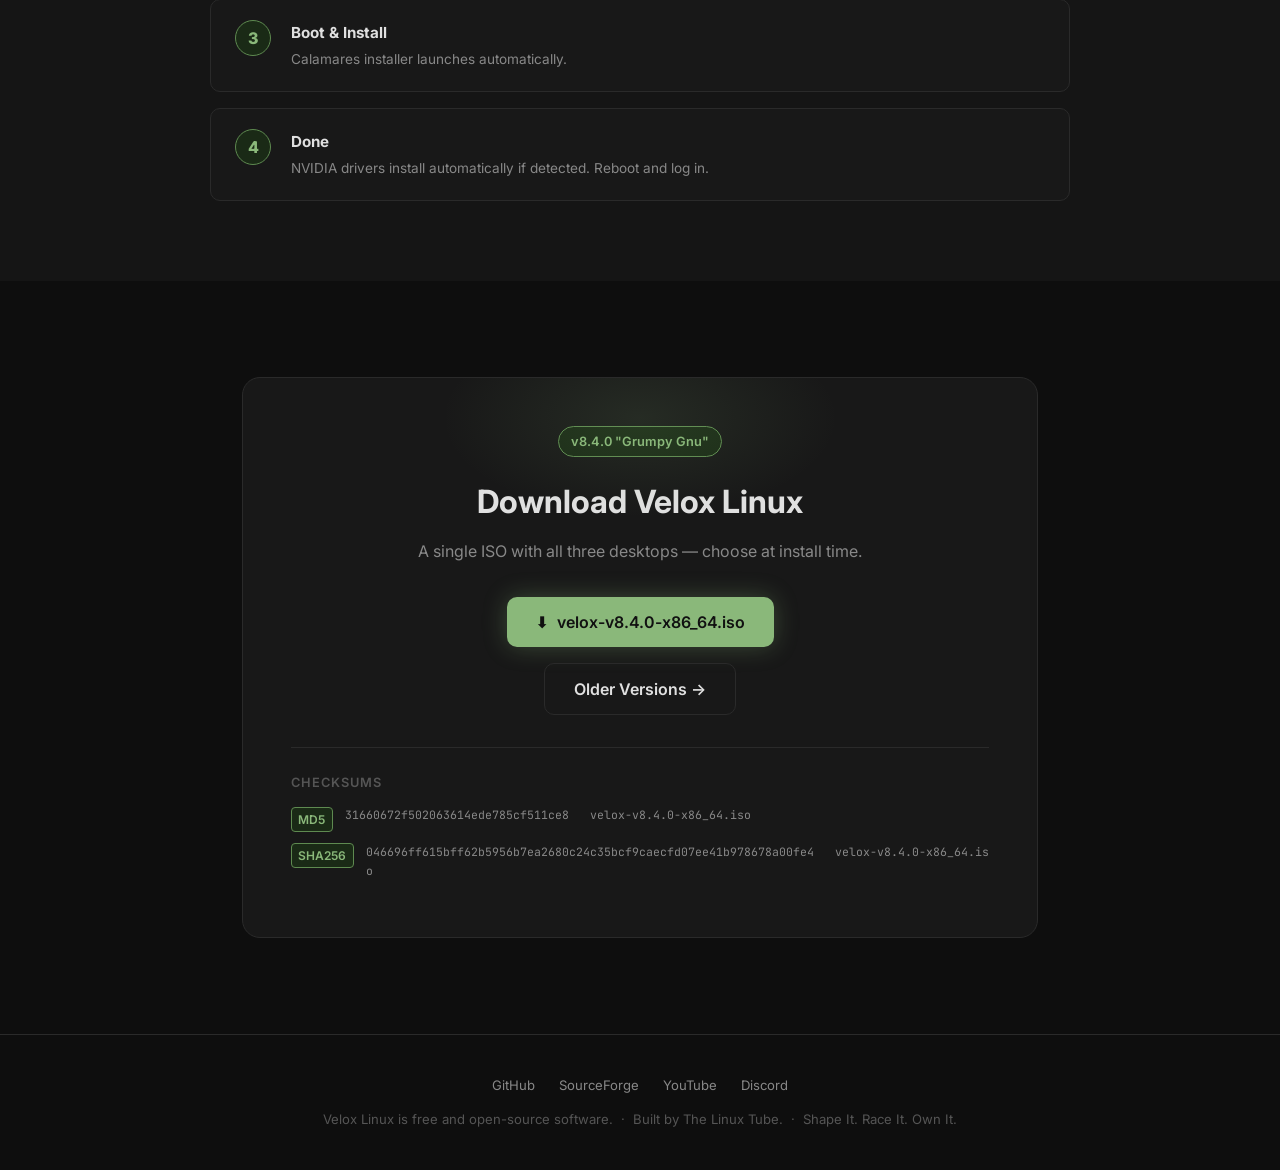
==== commit 861eb068: "Update to v8.4.0 "Grumpy Gnu" Co-Authored-By: Claude Sonnet 5 <noreply@anthropic.com>" ====
--- a/index.html
+++ b/index.html
@@ -32,11 +32,11 @@
 <!-- ─── HERO ─── -->
 <section class="hero">
   <img src="img/velox-logo-green.png" alt="Velox Linux" class="hero-icon" />
-  <div class="badge">v8.3.1 "Horny Rhino" — Now Available</div>
+  <div class="badge">v8.4.0 "Grumpy Gnu" — Now Available</div>
   <h1>Shape It. Race It. <span>Own It.</span></h1>
   <p>Velox is an Arch-based rolling-release distro built for everyone — whether you're escaping Windows for the first time or a power user who wants a fast, secure, no-compromises system.</p>
   <div class="btn-row">
-    <a href="#download" class="btn btn-primary">⬇ Download v8.3.1</a>
+    <a href="#download" class="btn btn-primary">⬇ Download v8.4.0</a>
     <a href="https://github.com/thelinutubetltos/velox-iso" class="btn btn-ghost" target="_blank" rel="noopener">GitHub →</a>
   </div>
   <p class="hero-meta">Arch-based &nbsp;·&nbsp; Rolling release &nbsp;·&nbsp; Wayland-first &nbsp;·&nbsp; Free &amp; open-source</p>
@@ -520,13 +520,13 @@
 <!-- ─── DOWNLOAD ─── -->
 <section class="download" id="download">
   <div class="download-card">
-    <span class="version-badge">v8.3.1 "Horny Rhino"</span>
+    <span class="version-badge">v8.4.0 "Grumpy Gnu"</span>
     <h2>Download Velox Linux</h2>
     <p>A single ISO with all three desktops — choose at install time.</p>
     <div class="download-btn-row">
-      <a href="https://dl.velox-linux.xyz/8.3.1/velox-v8.3.1-x86_64.iso"
+      <a href="https://dl.velox-linux.xyz/8.4.0/velox-v8.4.0-x86_64.iso"
          class="btn btn-primary" target="_blank" rel="noopener">
-        ⬇ &nbsp;velox-v8.3.1-x86_64.iso
+        ⬇ &nbsp;velox-v8.4.0-x86_64.iso
       </a>
       <a href="https://sourceforge.net/projects/velox-linux/files/"
          class="btn btn-ghost" target="_blank" rel="noopener">
@@ -537,11 +537,11 @@
       <h4>Checksums</h4>
       <div class="checksum-row">
         <span class="checksum-label">MD5</span>
-        <span class="checksum-val">fb32b3bfdddb2466fb21afa12fc53a59 &nbsp; velox-v8.3.1-x86_64.iso</span>
+        <span class="checksum-val">31660672f502063614ede785cf511ce8 &nbsp; velox-v8.4.0-x86_64.iso</span>
       </div>
       <div class="checksum-row">
         <span class="checksum-label">SHA256</span>
-        <span class="checksum-val">46c6b49b72419009ee069f36233593674ed7a2ecfe87d10c28dce6be77fc8e41 &nbsp; velox-v8.3.1-x86_64.iso</span>
+        <span class="checksum-val">046696ff615bff62b5956b7ea2680c24c35bcf9caecfd07ee41b978678a00fe4 &nbsp; velox-v8.4.0-x86_64.iso</span>
       </div>
     </div>
   </div>
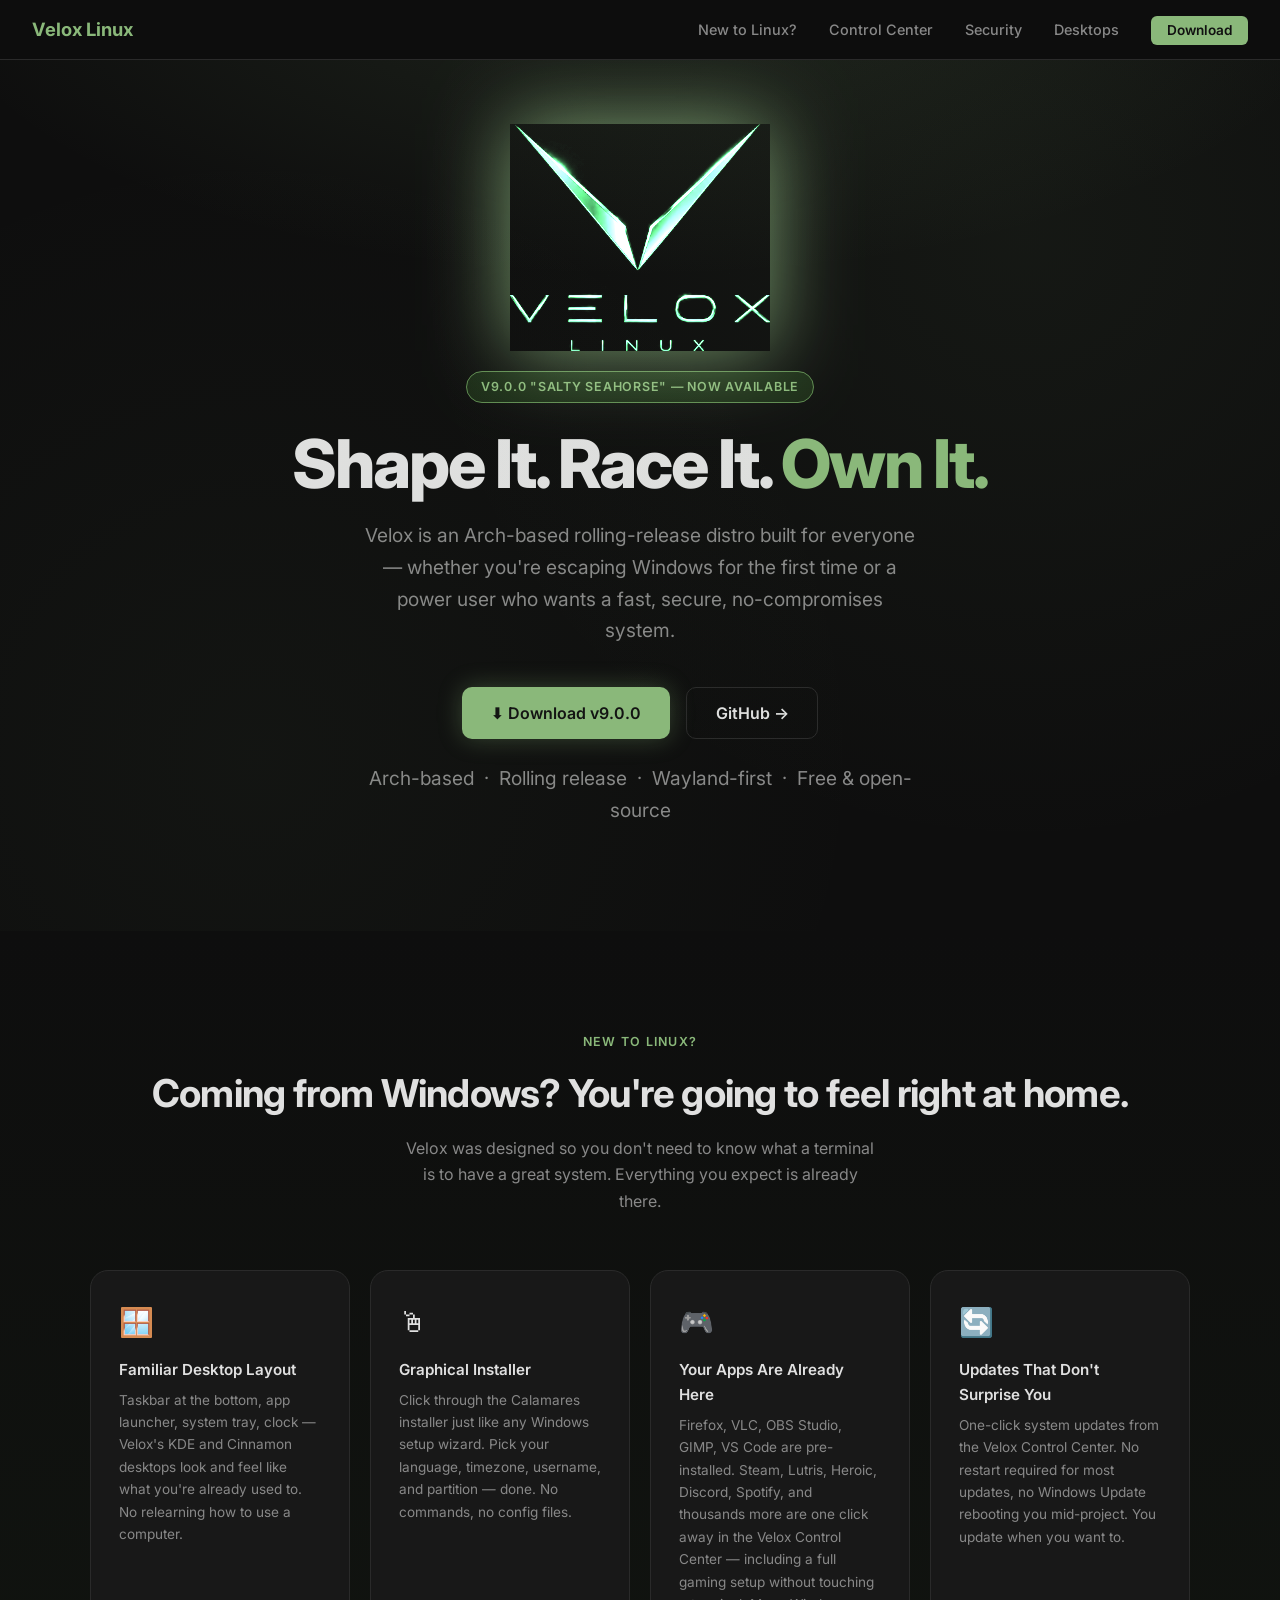
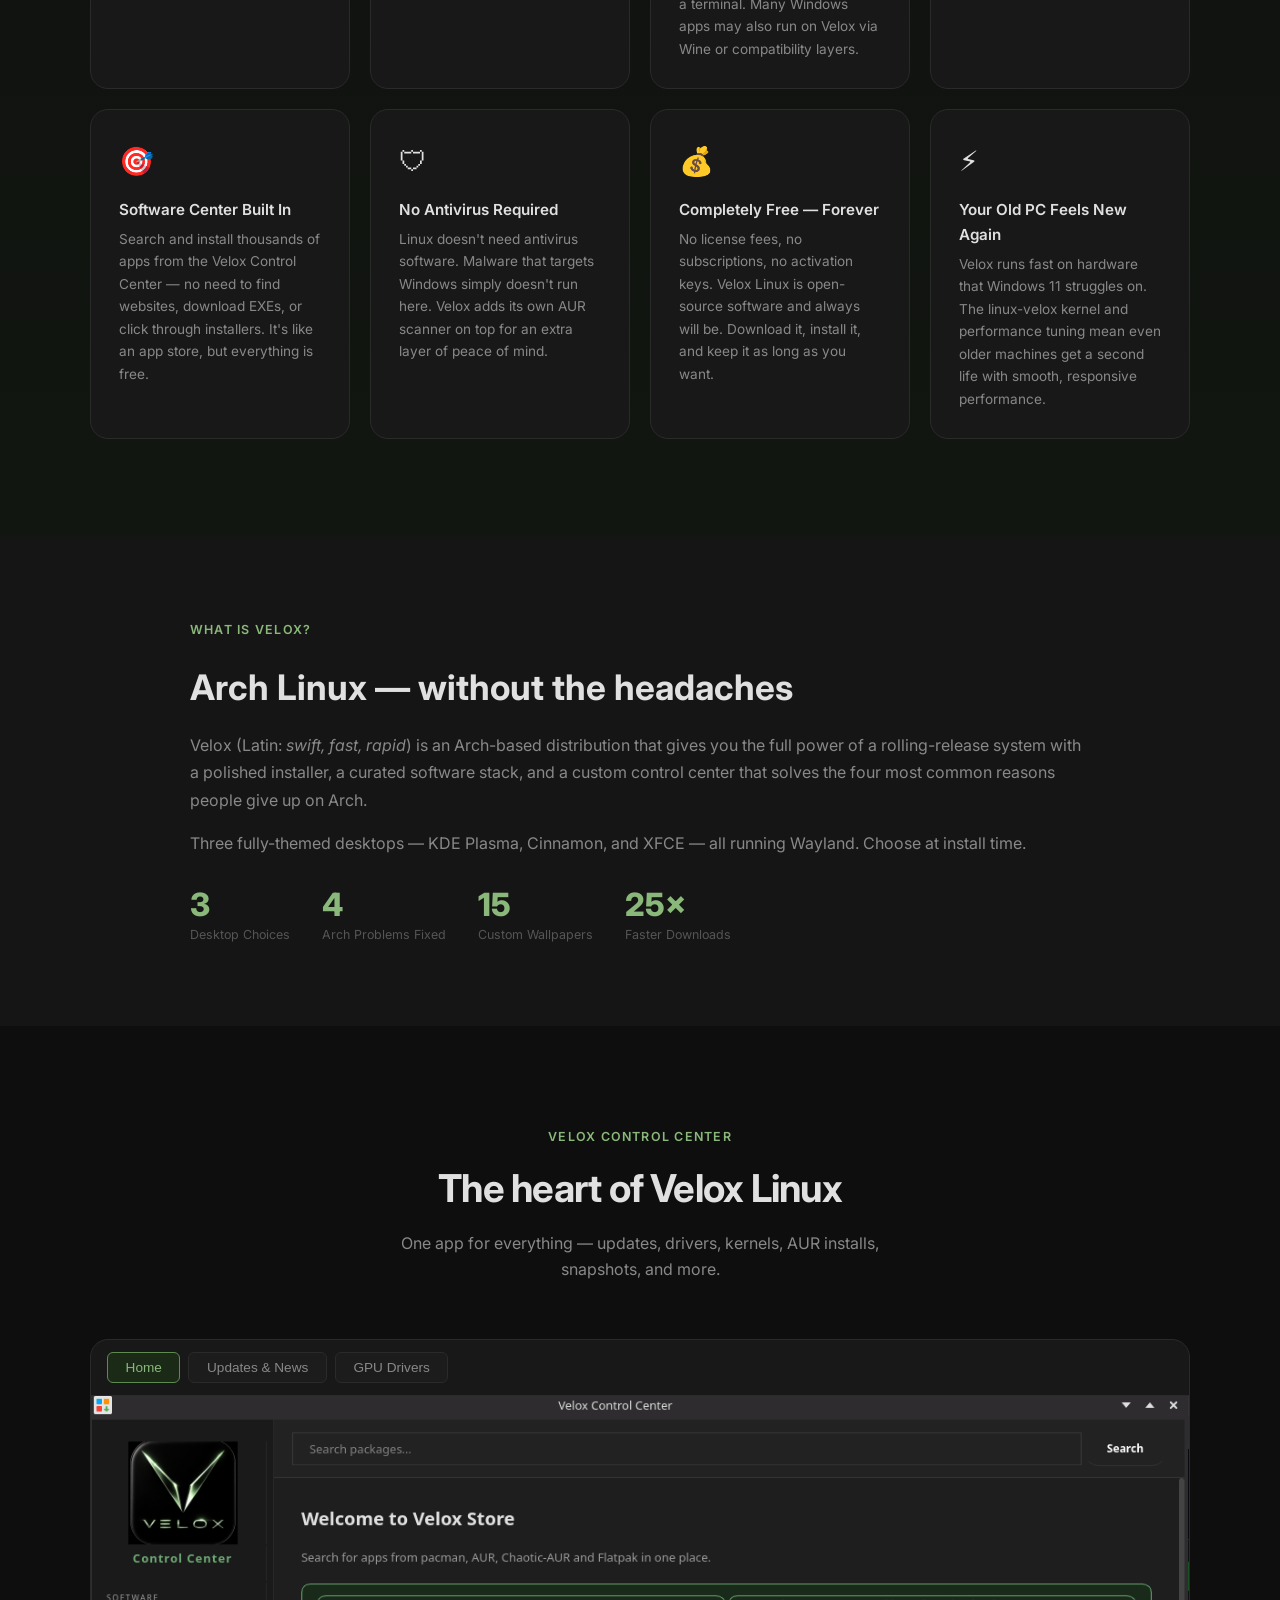
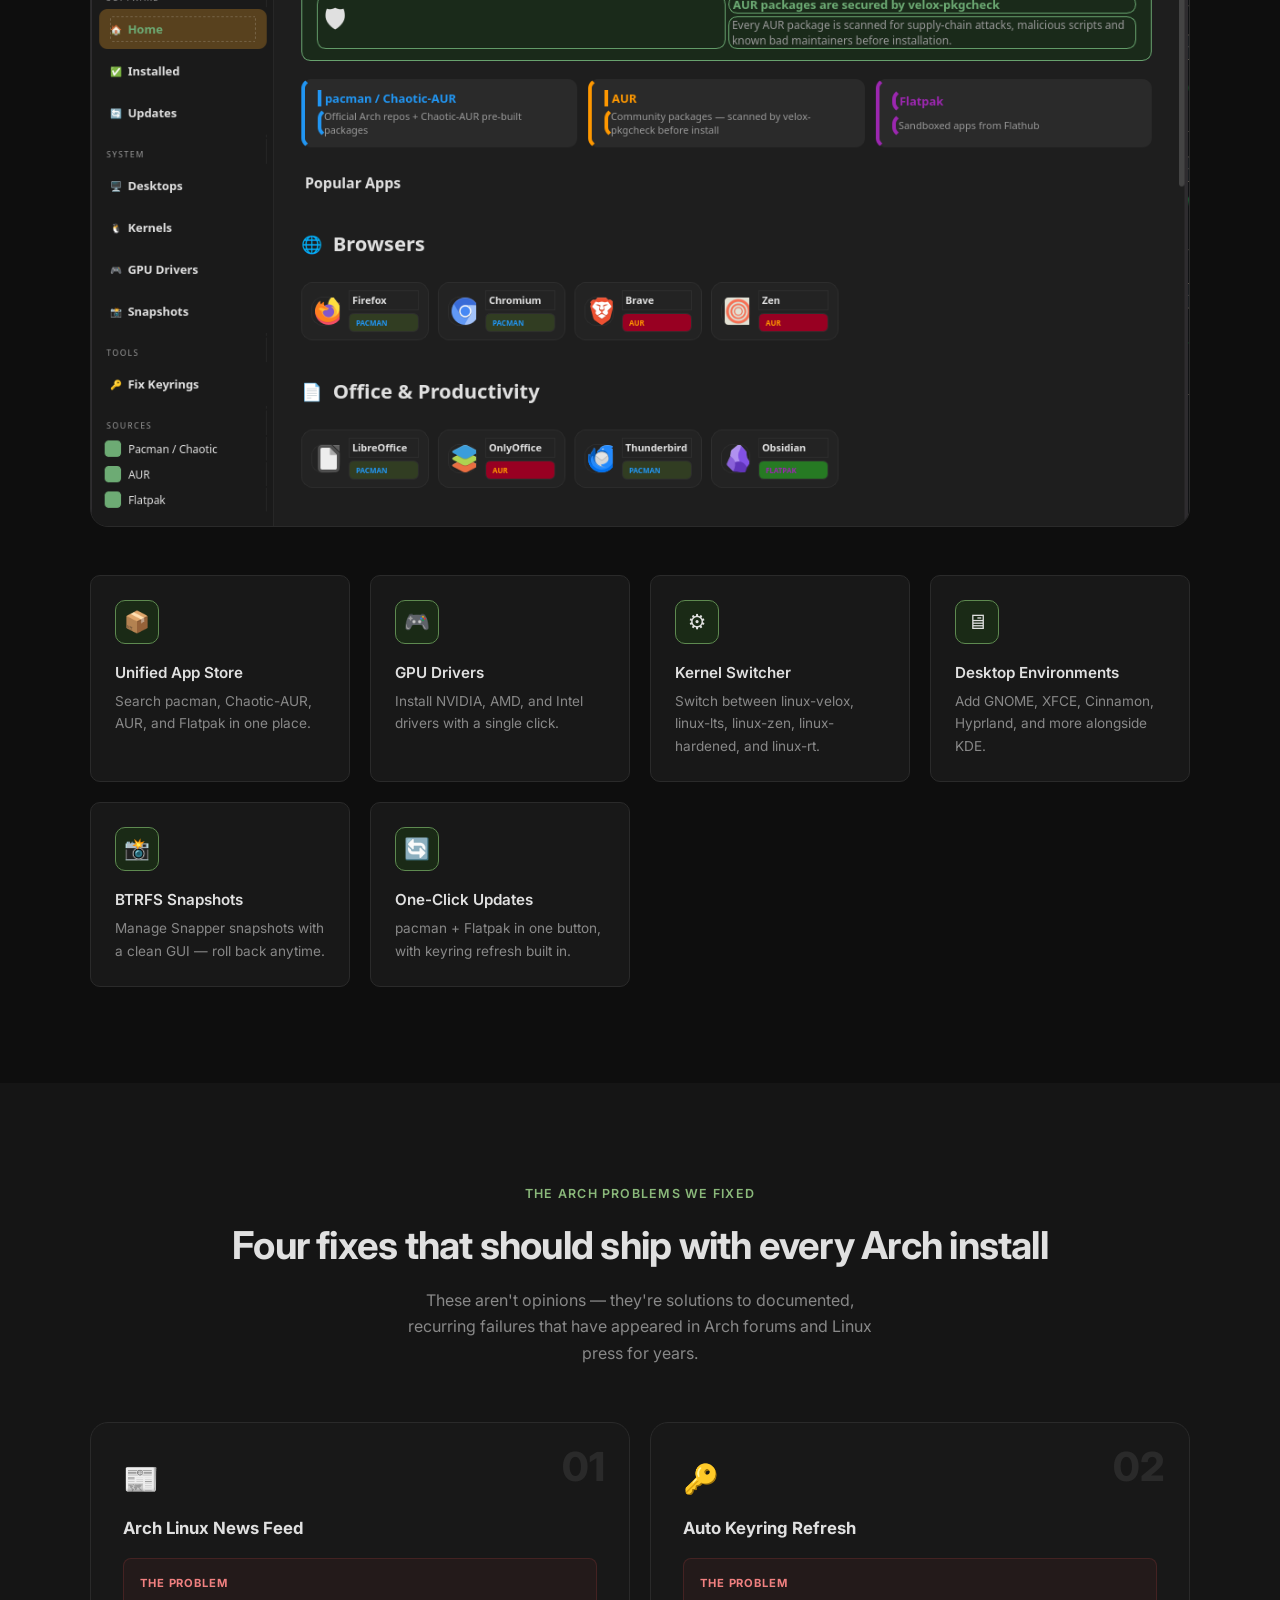
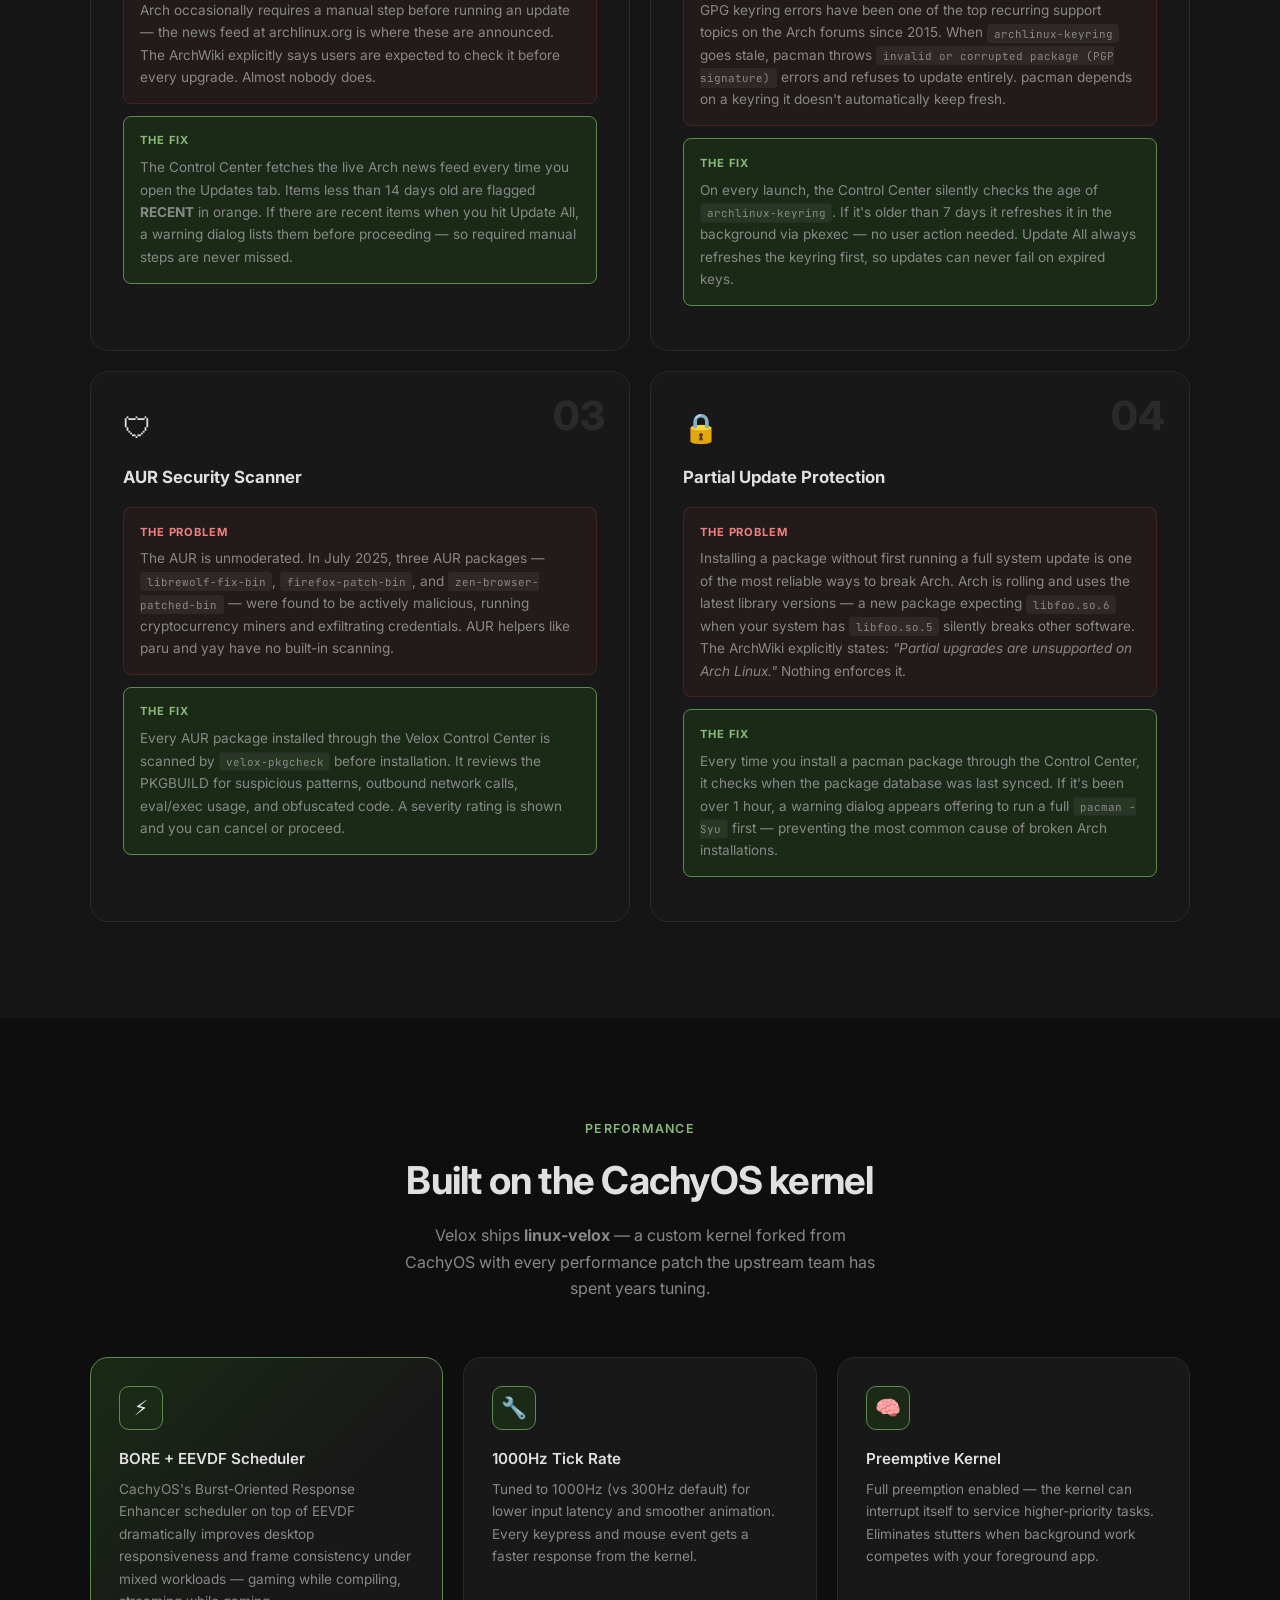
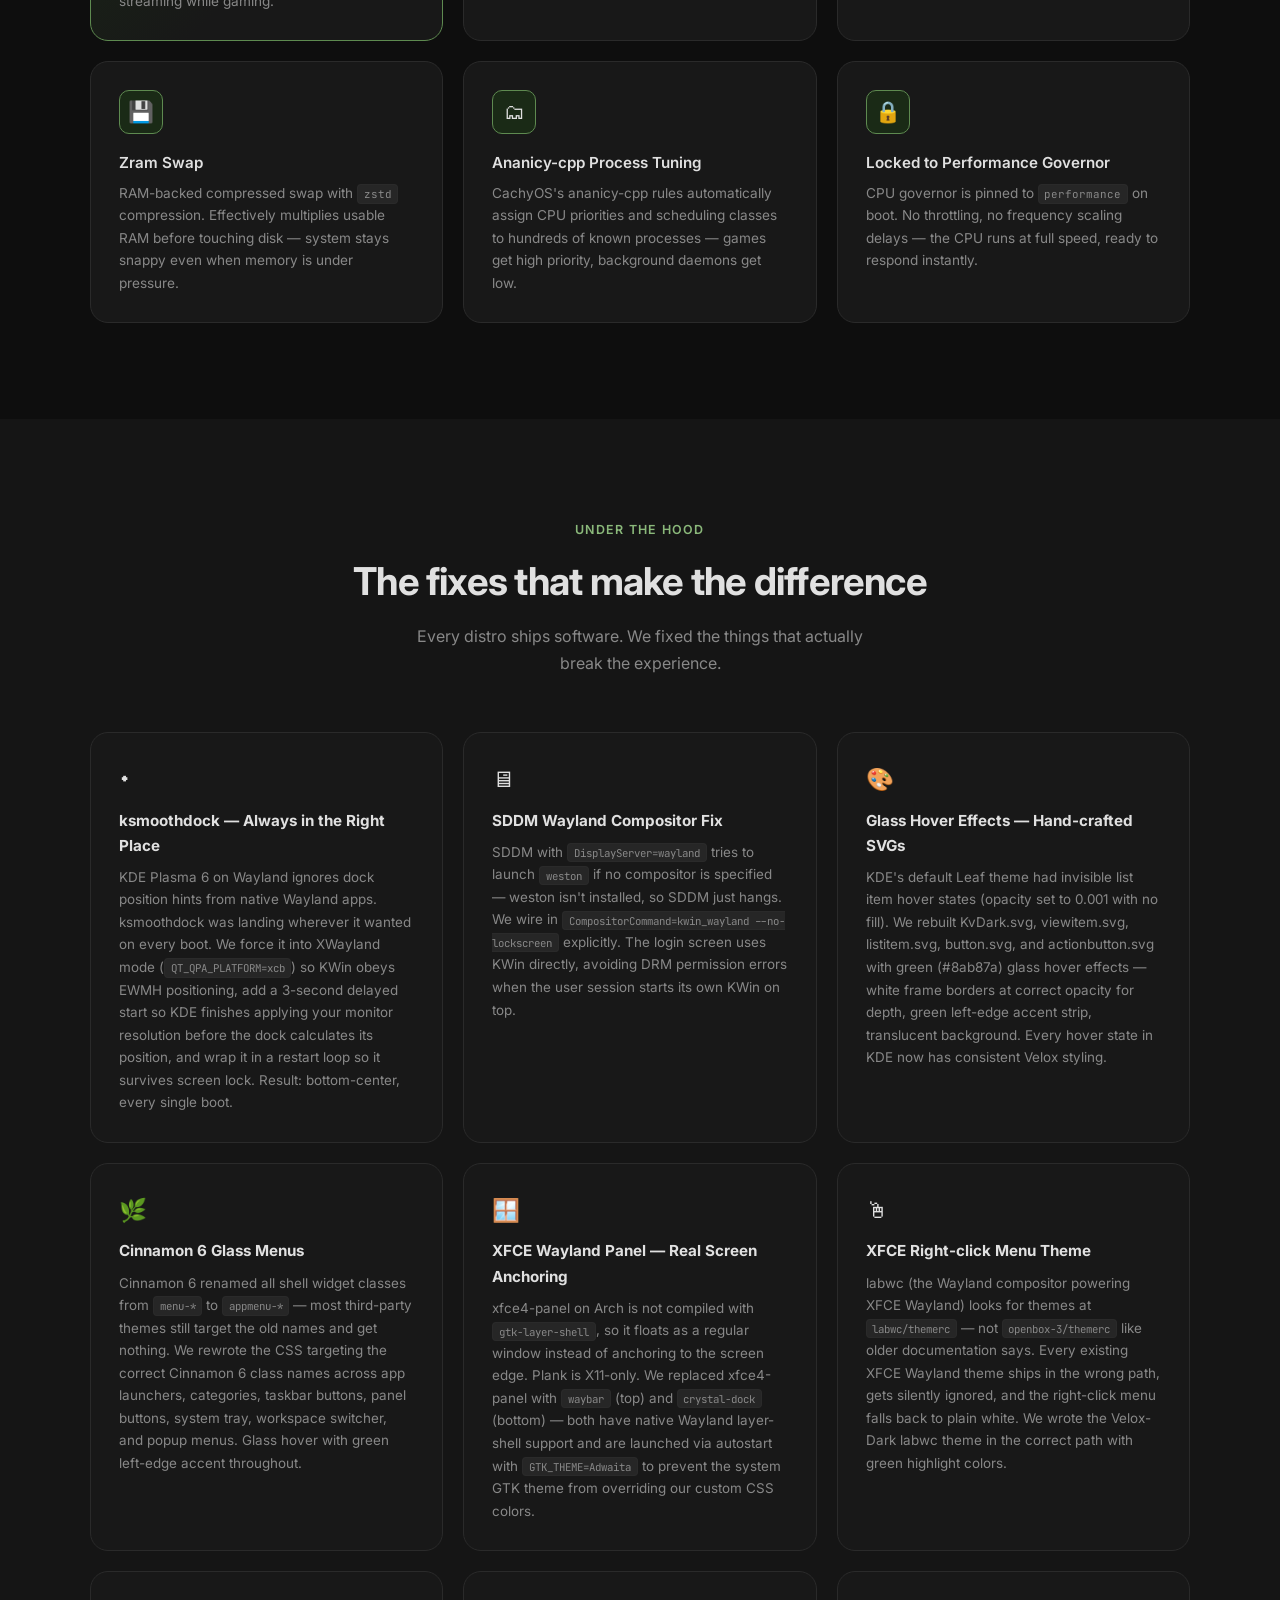
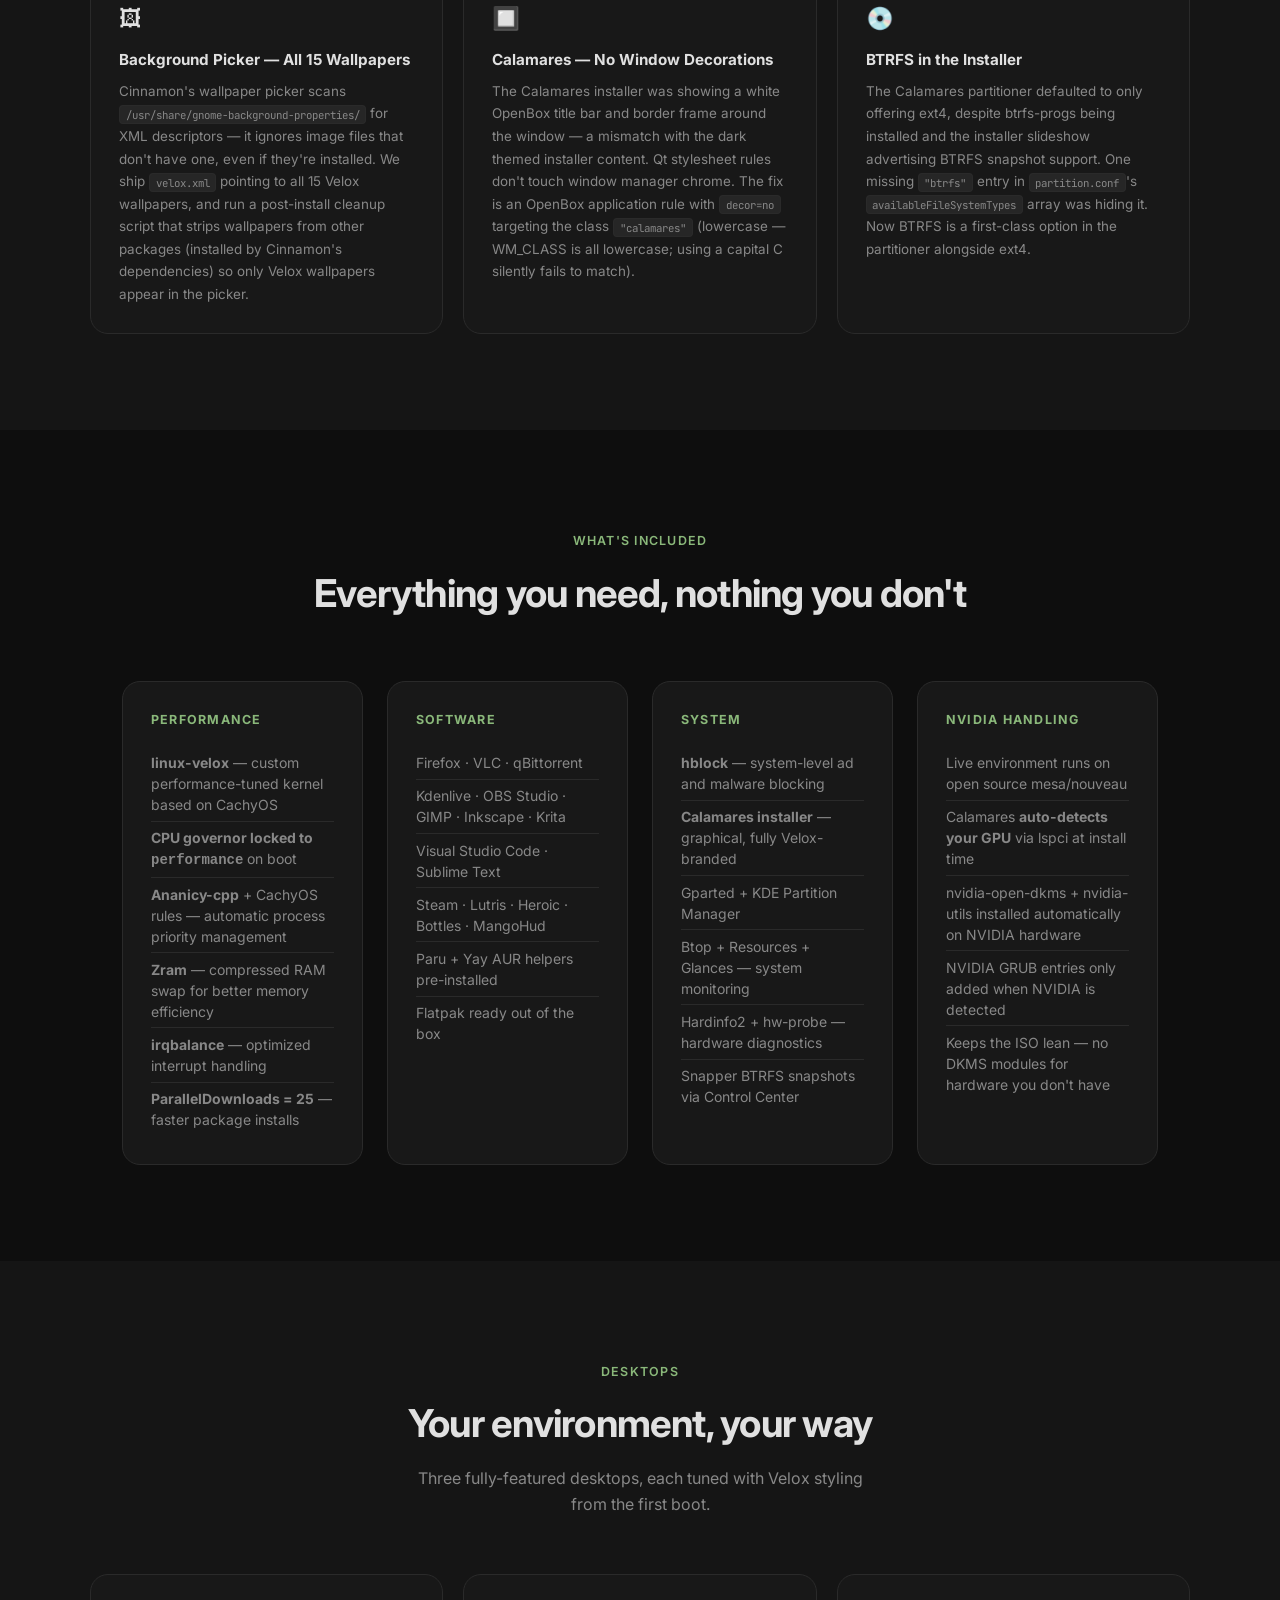
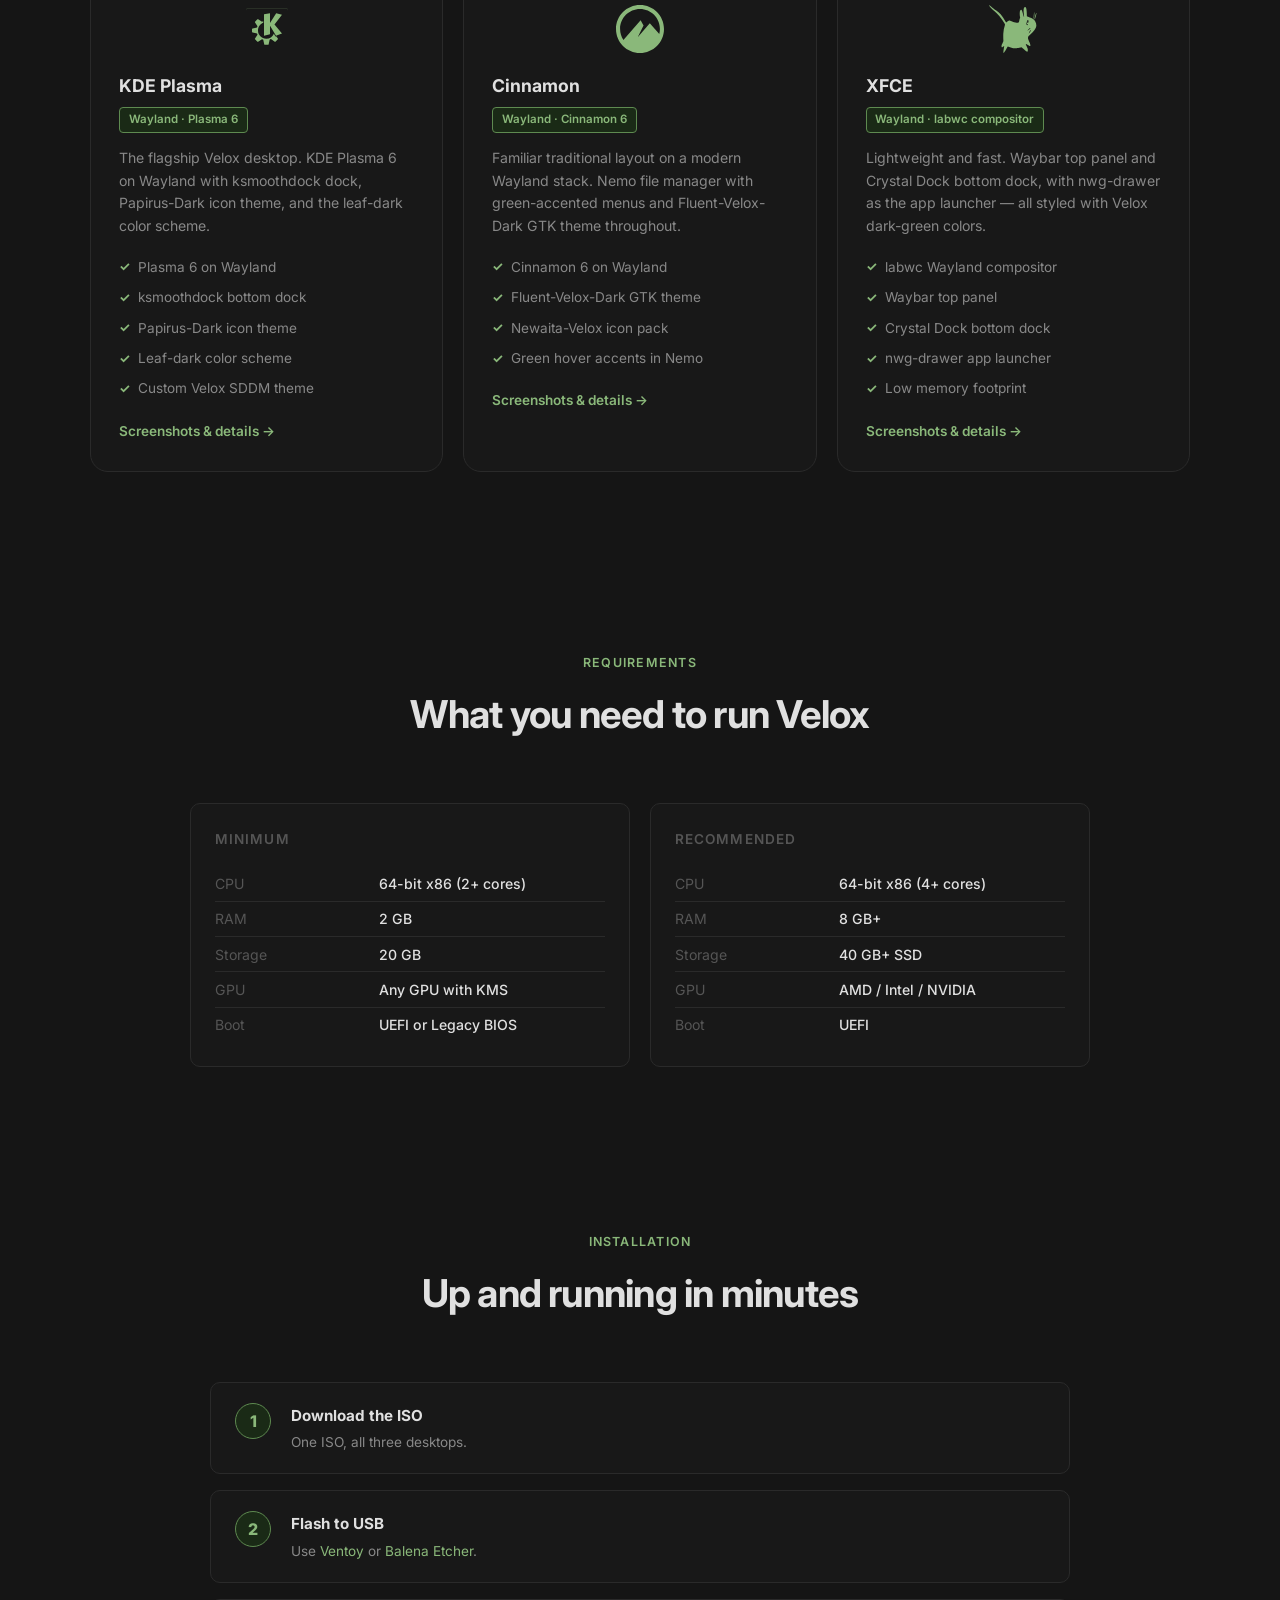
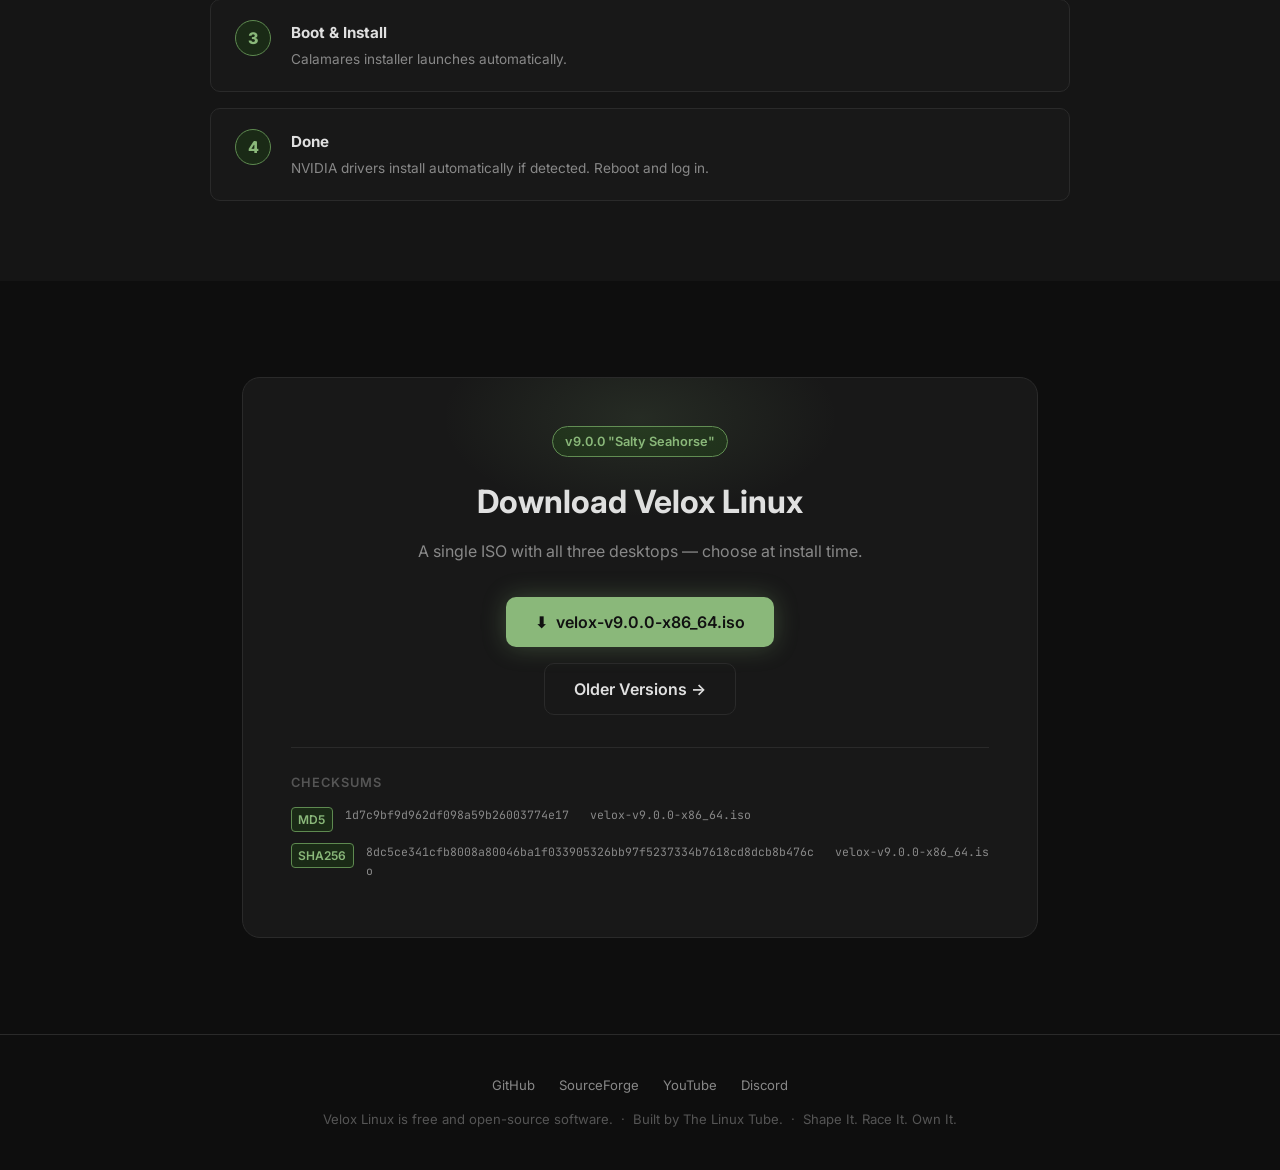
==== commit b6ca53ca: "Update to v9.0.0 "Salty Seahorse" Co-Authored-By: Claude Sonnet 5 <noreply@anthropic.com>" ====
--- a/index.html
+++ b/index.html
@@ -32,11 +32,11 @@
 <!-- ─── HERO ─── -->
 <section class="hero">
   <img src="img/velox-logo-green.png" alt="Velox Linux" class="hero-icon" />
-  <div class="badge">v8.4.0 "Grumpy Gnu" — Now Available</div>
+  <div class="badge">v9.0.0 "Salty Seahorse" — Now Available</div>
   <h1>Shape It. Race It. <span>Own It.</span></h1>
   <p>Velox is an Arch-based rolling-release distro built for everyone — whether you're escaping Windows for the first time or a power user who wants a fast, secure, no-compromises system.</p>
   <div class="btn-row">
-    <a href="#download" class="btn btn-primary">⬇ Download v8.4.0</a>
+    <a href="#download" class="btn btn-primary">⬇ Download v9.0.0</a>
     <a href="https://github.com/thelinutubetltos/velox-iso" class="btn btn-ghost" target="_blank" rel="noopener">GitHub →</a>
   </div>
   <p class="hero-meta">Arch-based &nbsp;·&nbsp; Rolling release &nbsp;·&nbsp; Wayland-first &nbsp;·&nbsp; Free &amp; open-source</p>
@@ -520,13 +520,13 @@
 <!-- ─── DOWNLOAD ─── -->
 <section class="download" id="download">
   <div class="download-card">
-    <span class="version-badge">v8.4.0 "Grumpy Gnu"</span>
+    <span class="version-badge">v9.0.0 "Salty Seahorse"</span>
     <h2>Download Velox Linux</h2>
     <p>A single ISO with all three desktops — choose at install time.</p>
     <div class="download-btn-row">
-      <a href="https://dl.velox-linux.xyz/8.4.0/velox-v8.4.0-x86_64.iso"
+      <a href="https://dl.velox-linux.xyz/9.0.0/velox-v9.0.0-x86_64.iso"
          class="btn btn-primary" target="_blank" rel="noopener">
-        ⬇ &nbsp;velox-v8.4.0-x86_64.iso
+        ⬇ &nbsp;velox-v9.0.0-x86_64.iso
       </a>
       <a href="https://sourceforge.net/projects/velox-linux/files/"
          class="btn btn-ghost" target="_blank" rel="noopener">
@@ -537,11 +537,11 @@
       <h4>Checksums</h4>
       <div class="checksum-row">
         <span class="checksum-label">MD5</span>
-        <span class="checksum-val">31660672f502063614ede785cf511ce8 &nbsp; velox-v8.4.0-x86_64.iso</span>
+        <span class="checksum-val">1d7c9bf9d962df098a59b26003774e17 &nbsp; velox-v9.0.0-x86_64.iso</span>
       </div>
       <div class="checksum-row">
         <span class="checksum-label">SHA256</span>
-        <span class="checksum-val">046696ff615bff62b5956b7ea2680c24c35bcf9caecfd07ee41b978678a00fe4 &nbsp; velox-v8.4.0-x86_64.iso</span>
+        <span class="checksum-val">8dc5ce341cfb8008a80046ba1f033905326bb97f5237334b7618cd8dcb8b476c &nbsp; velox-v9.0.0-x86_64.iso</span>
       </div>
     </div>
   </div>
